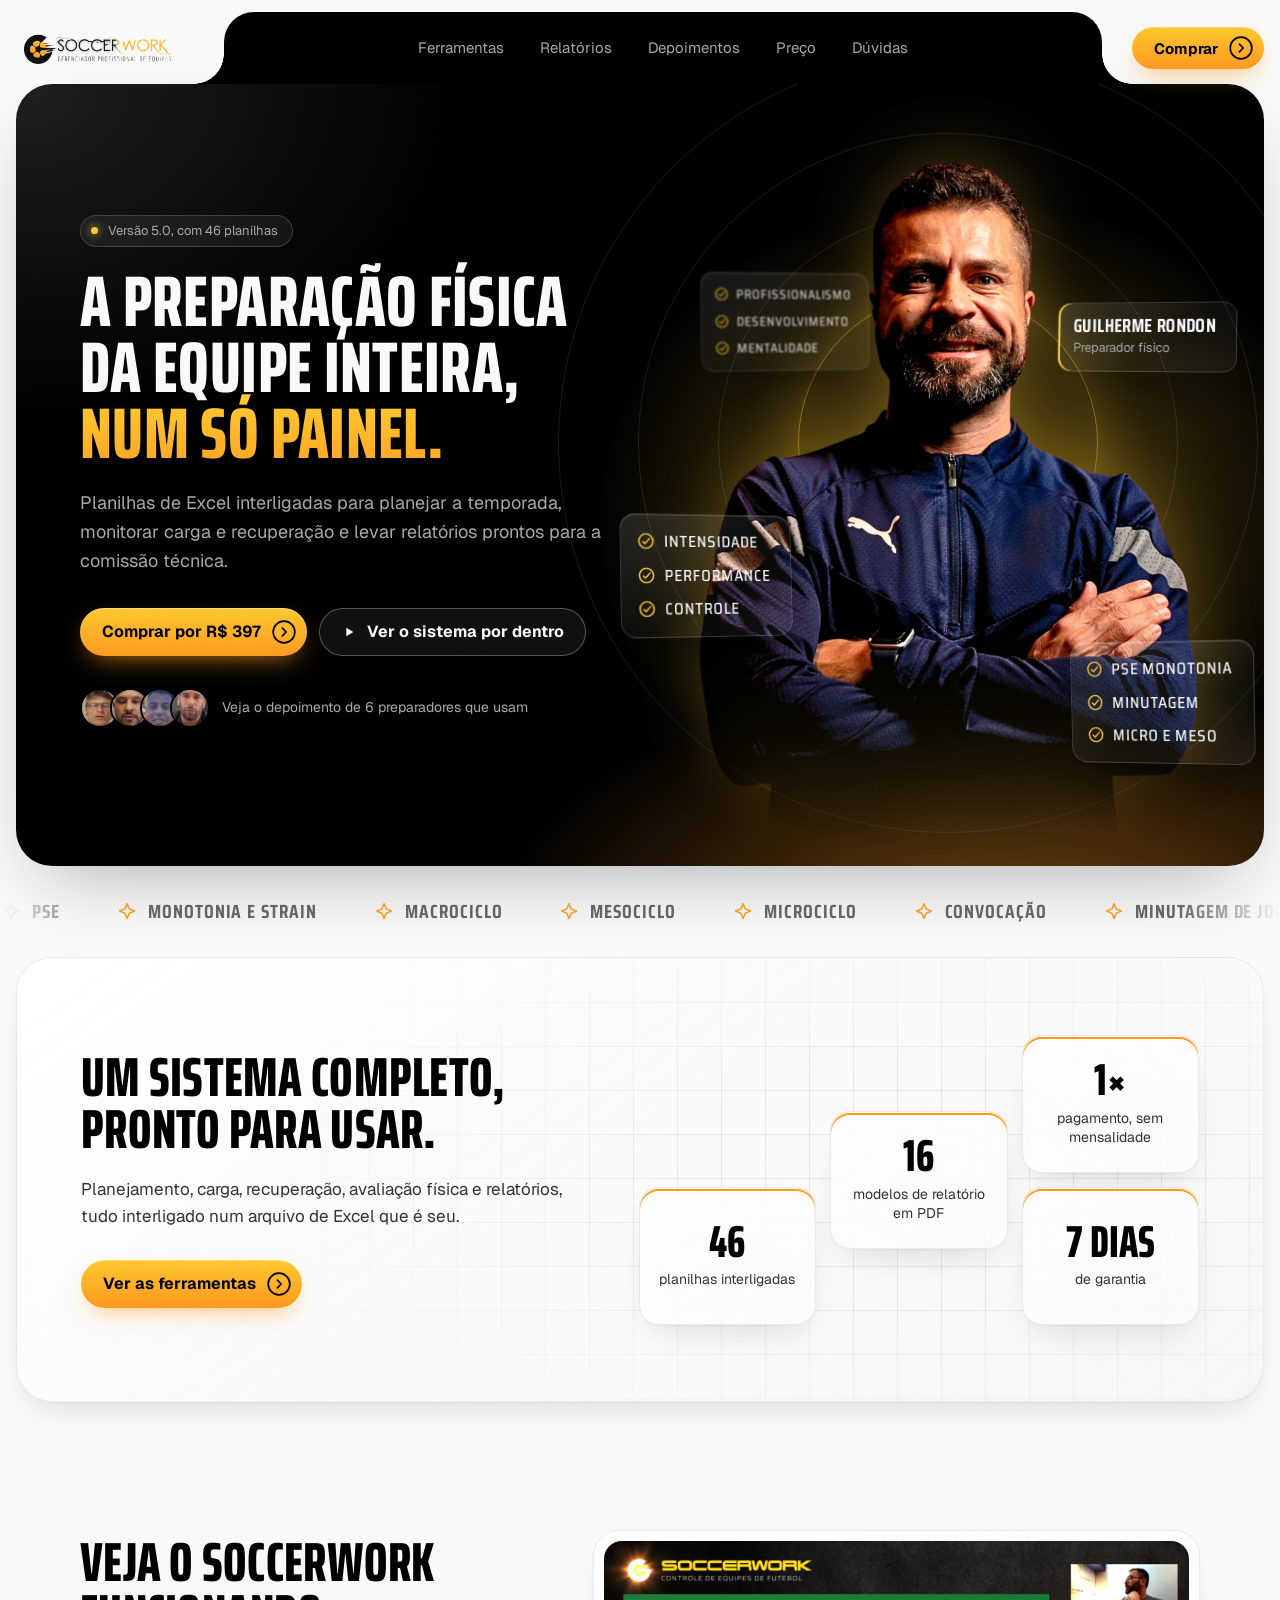
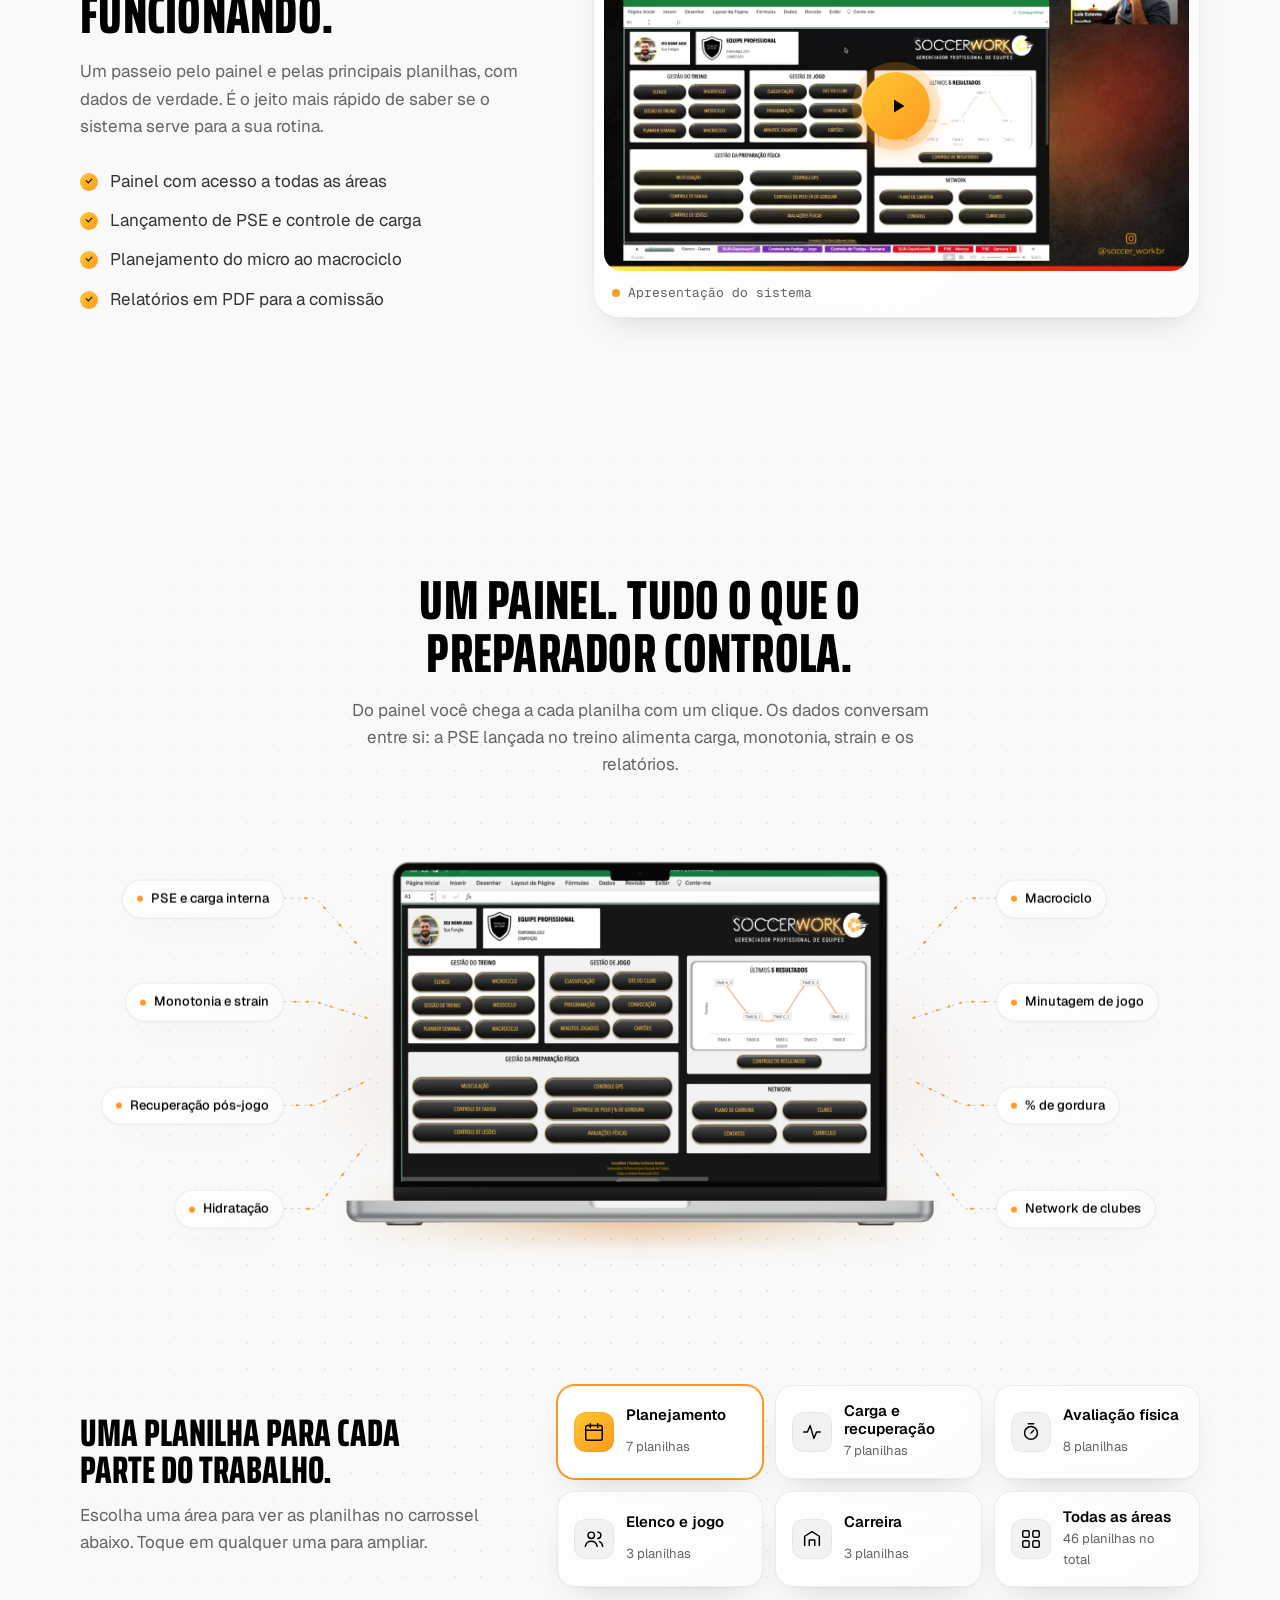
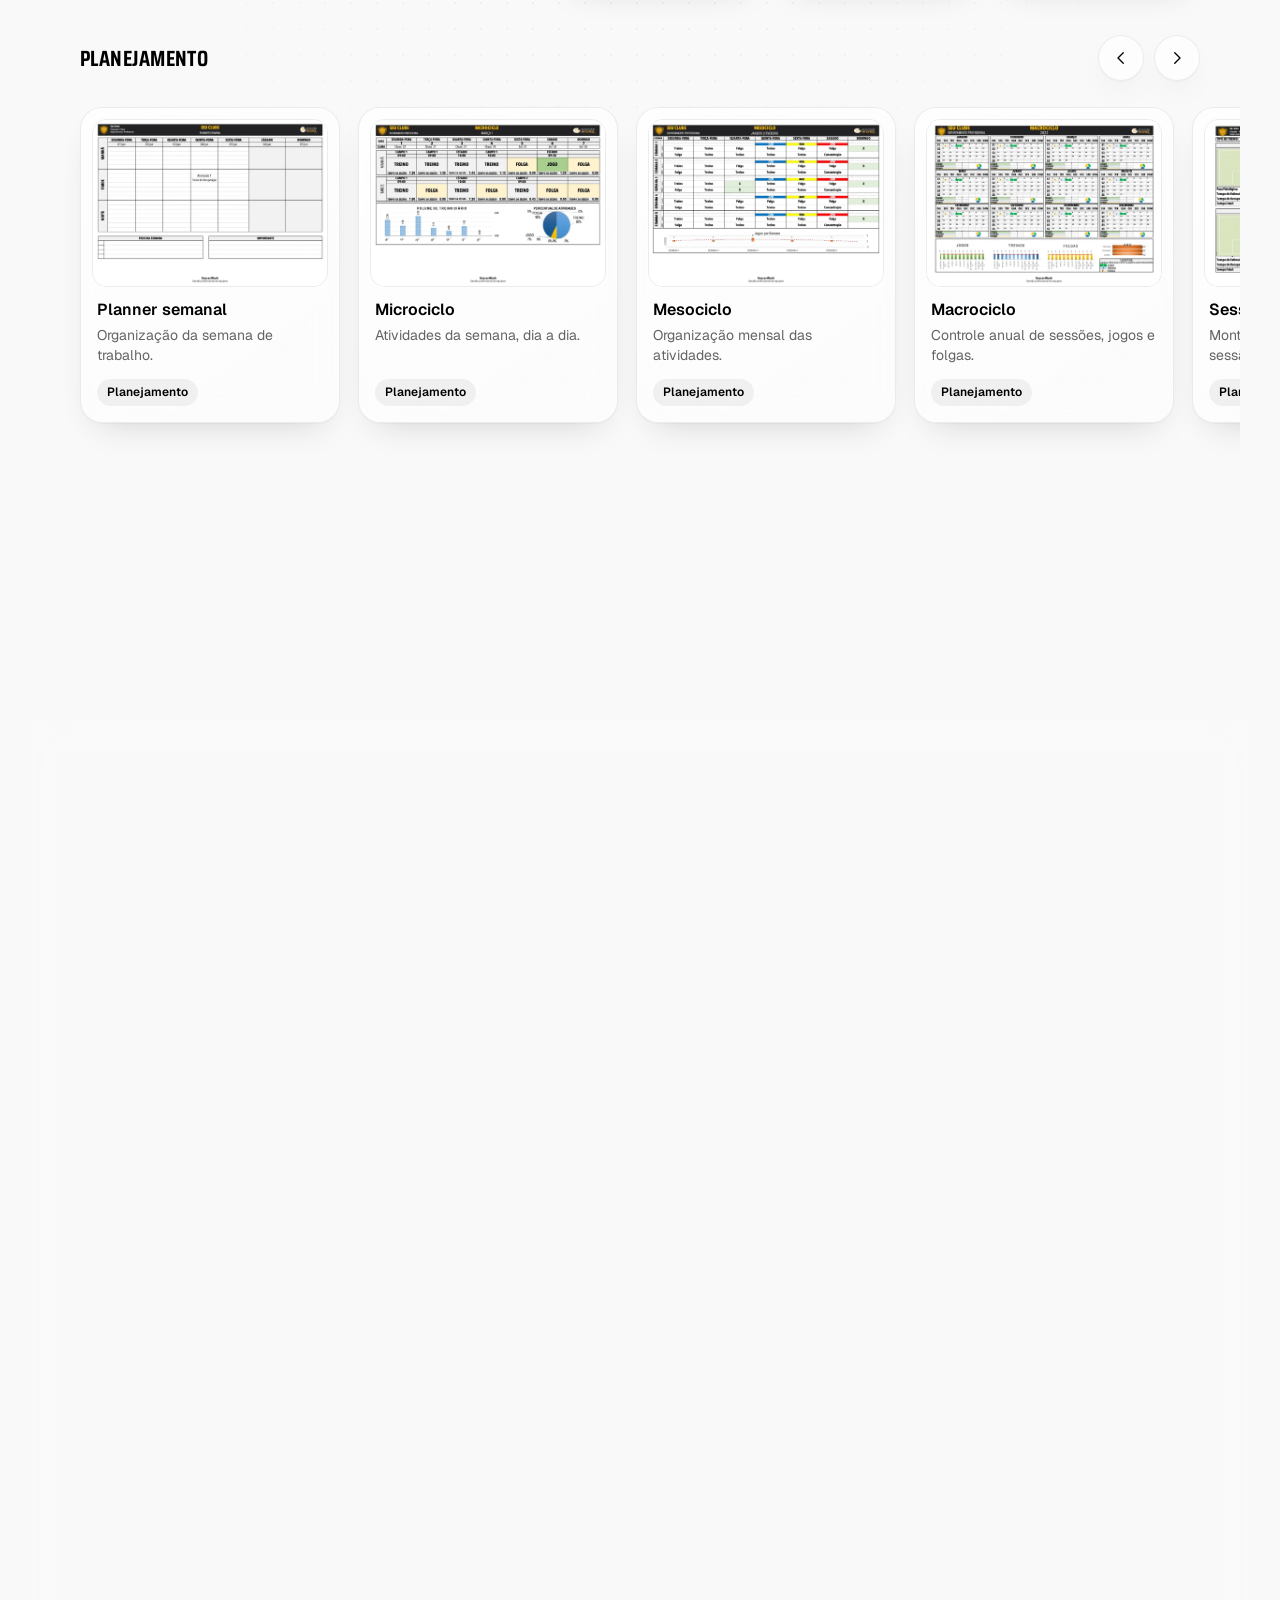
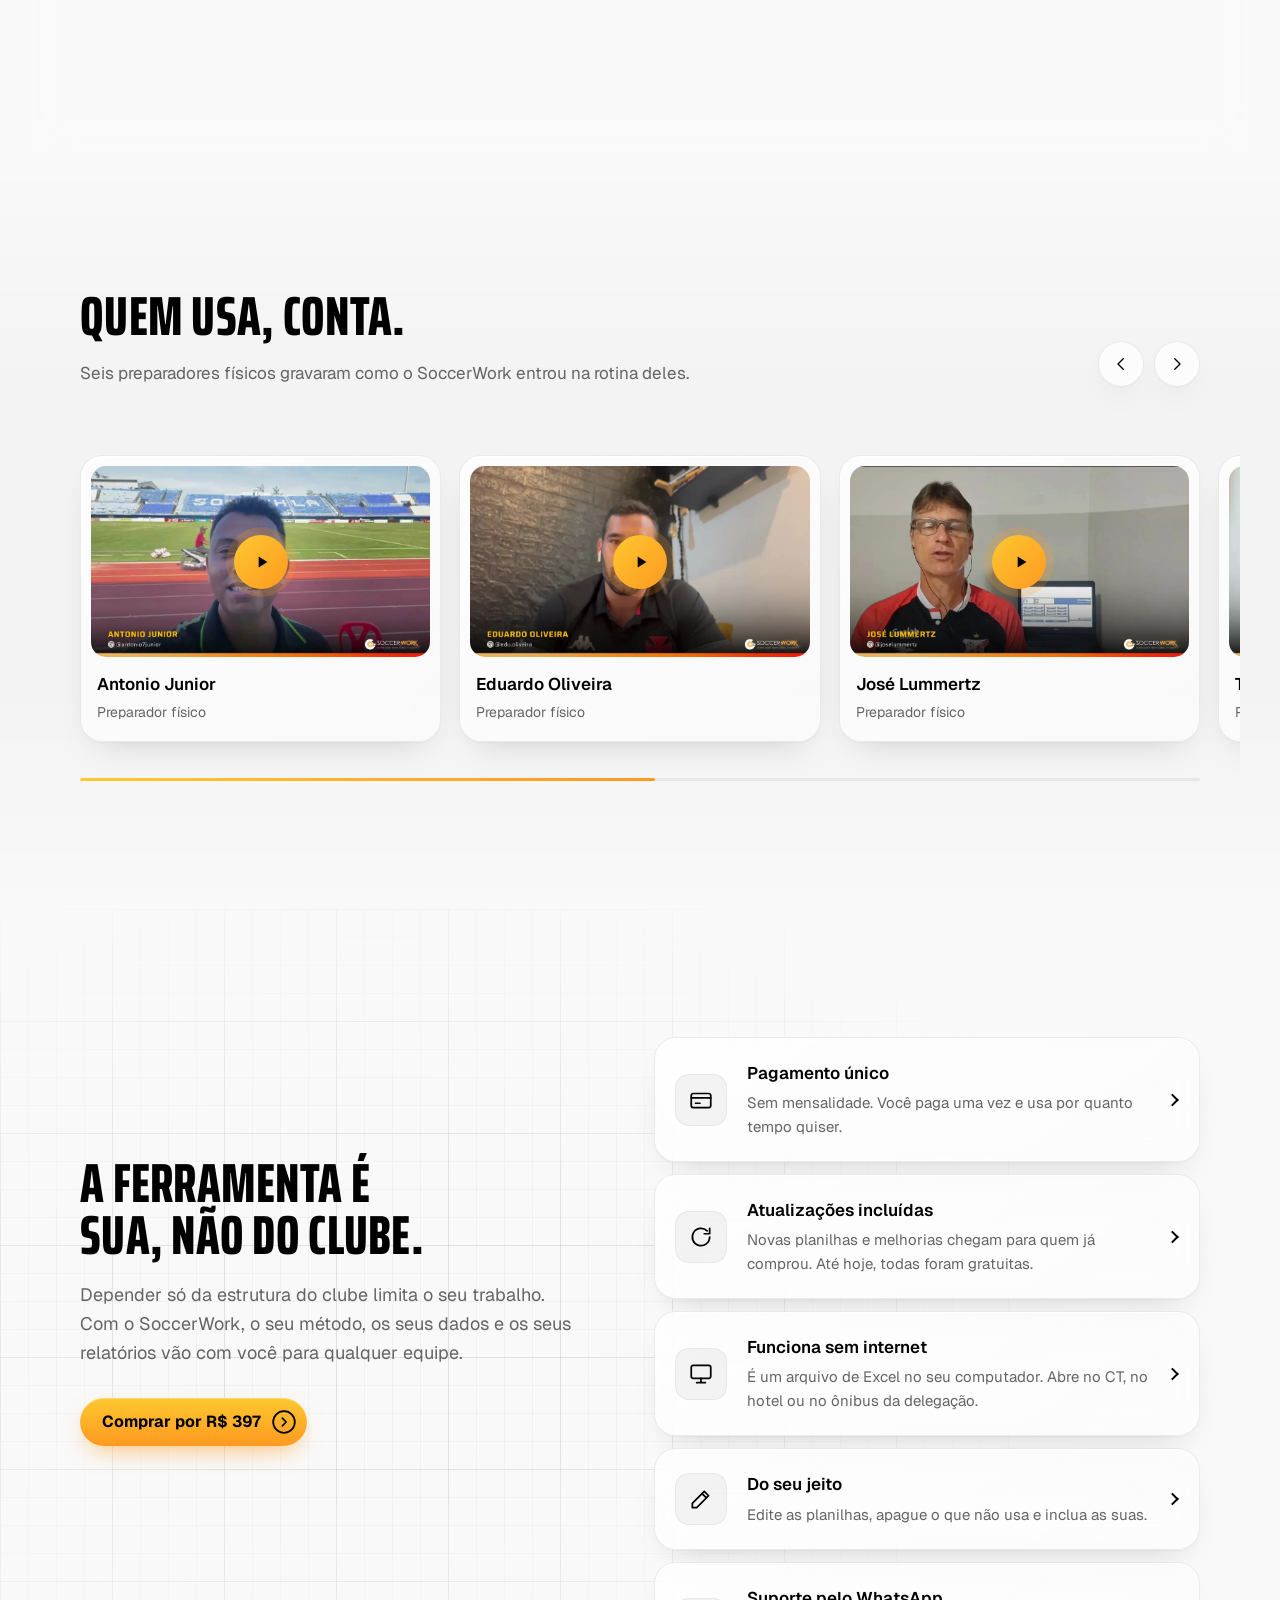
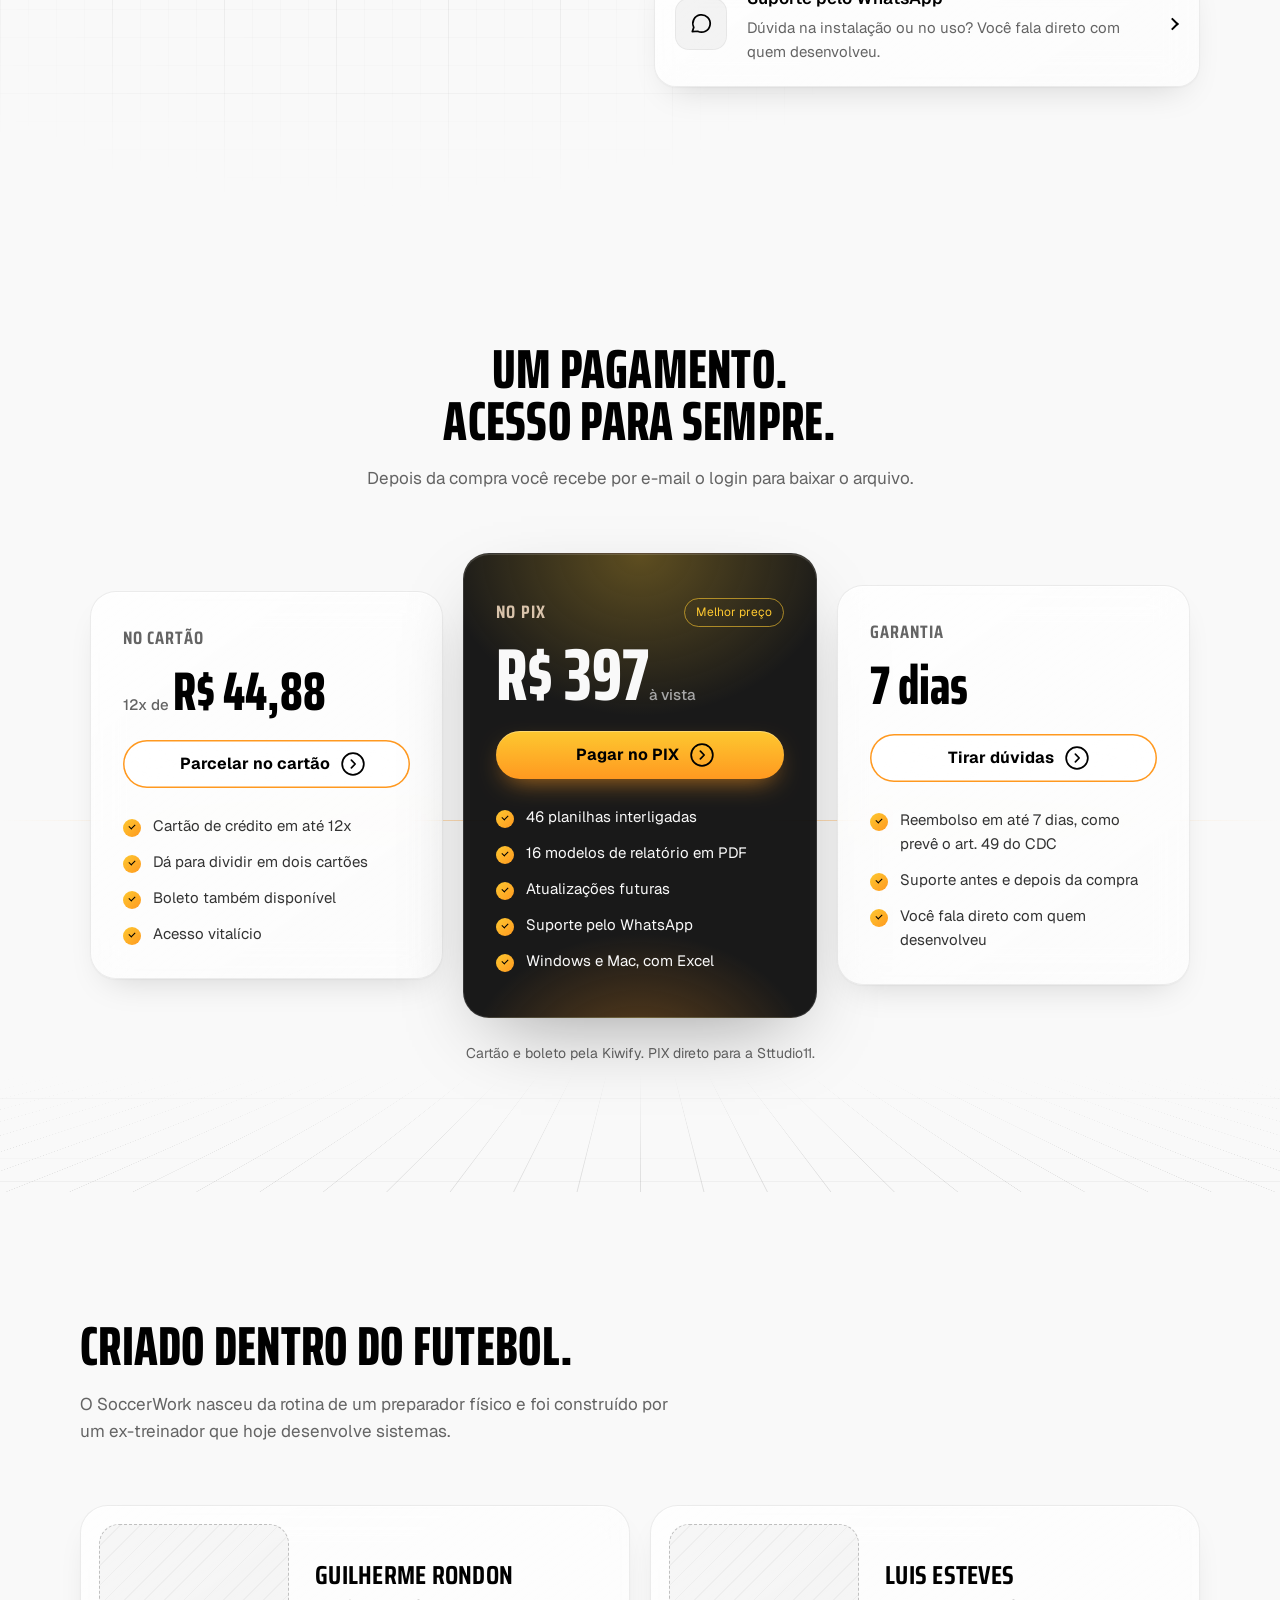
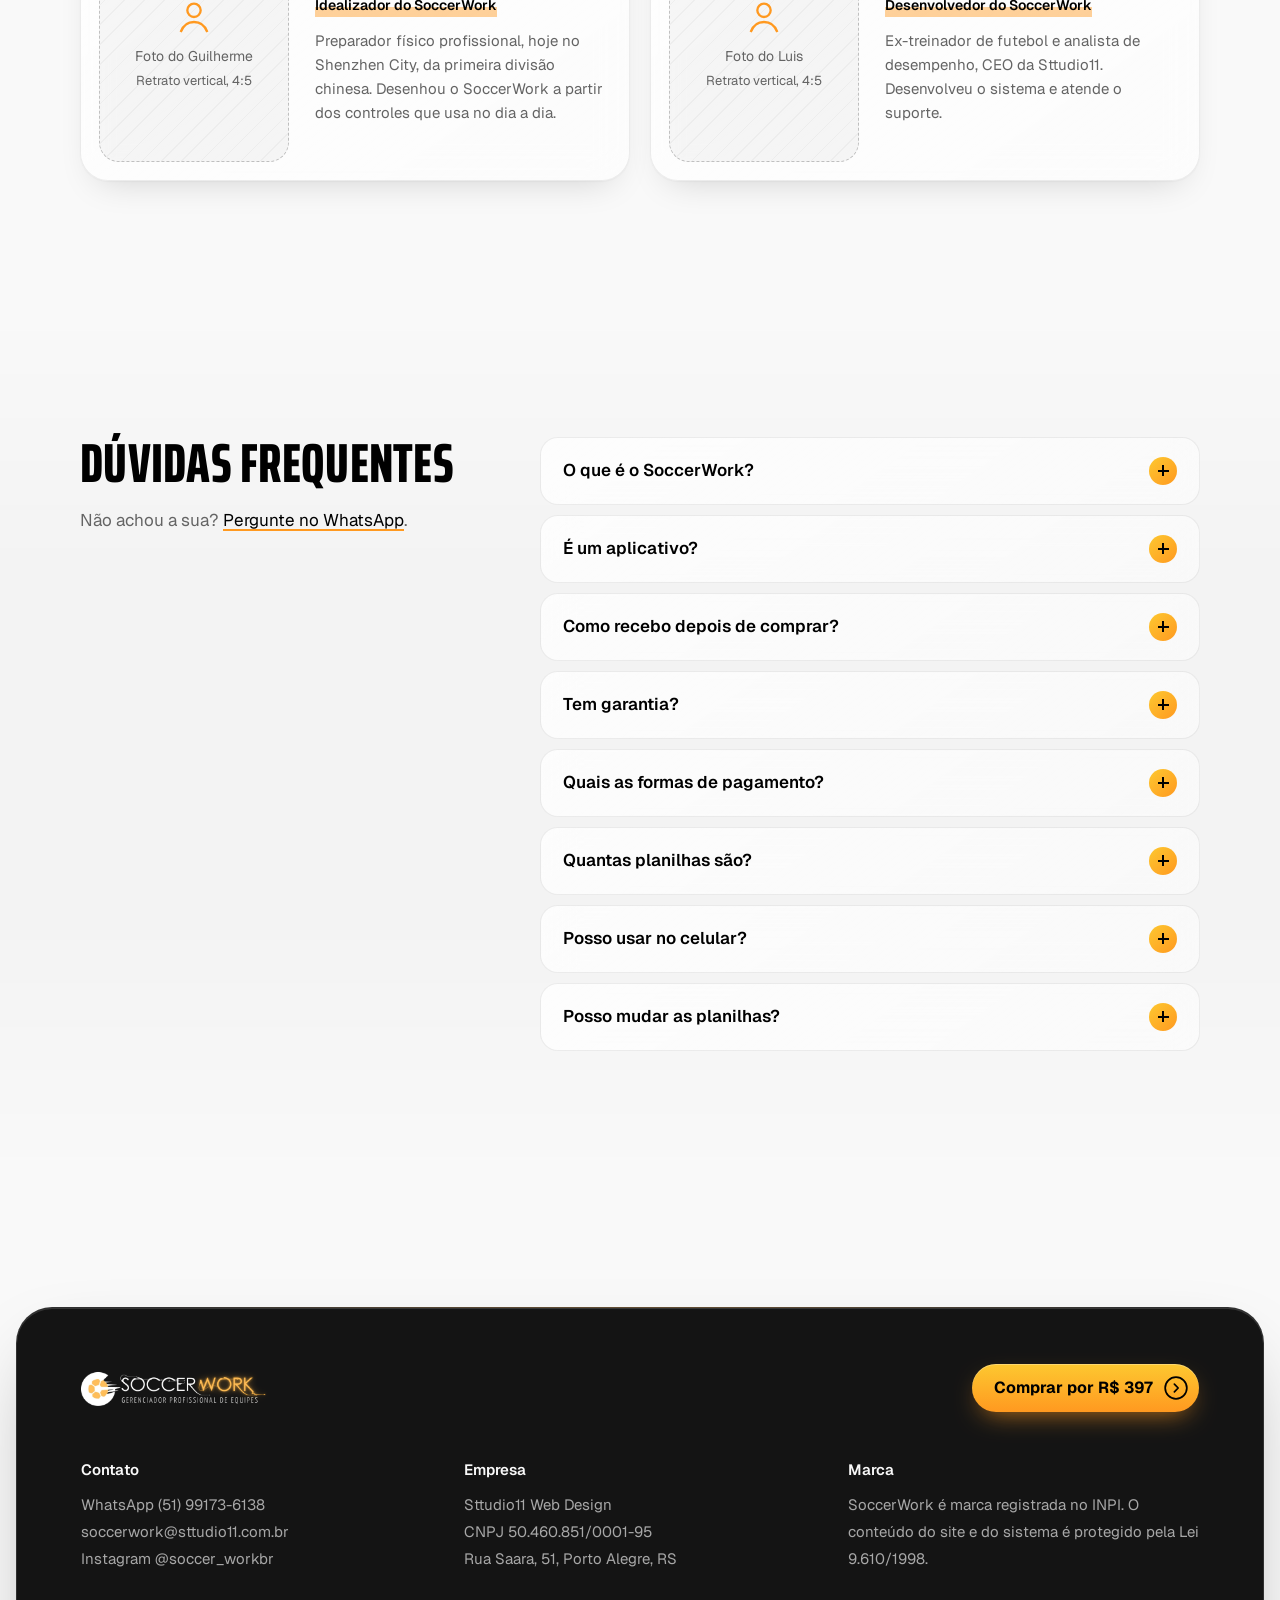
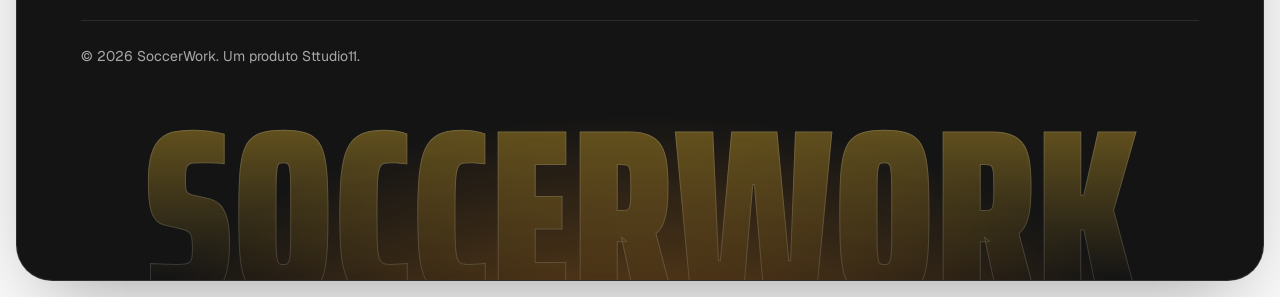
==== index.html @ a07ce84a "Versão clara com vidro como página principal A versão escura fica em escuro.html. Página do PIX no e" ====
<!doctype html>
<html lang="pt-BR">
<head>
<meta charset="utf-8">
<meta name="viewport" content="width=device-width, initial-scale=1">
<title>SoccerWork | Gestão da preparação física no Excel</title>
<meta name="description" content="46 planilhas de Excel interligadas para o preparador físico de futebol planejar a temporada, monitorar carga e recuperação e gerar relatórios em PDF.">
<meta property="og:title" content="SoccerWork | Gestão da preparação física no Excel">
<meta property="og:description" content="46 planilhas interligadas para planejar a temporada, monitorar carga e gerar relatórios em PDF.">
<meta property="og:image" content="img/og.jpg">
<meta property="og:type" content="website">
<meta name="theme-color" content="#000000">
<link rel="icon" href="img/icone.png">
<link rel="preconnect" href="https://fonts.googleapis.com">
<link rel="preconnect" href="https://fonts.gstatic.com" crossorigin>
<link href="https://fonts.googleapis.com/css2?family=Geist:wght@300..700&family=Geist+Mono:wght@400..600&family=Saira:wdth,wght@50..125,100..900&display=swap" rel="stylesheet">
<link rel="stylesheet" href="css/claro.css?v=202610010110">
<link rel="stylesheet" href="css/vidro.css?v=202609302330">
</head>
<body>

<a class="pular" href="#conteudo">Pular para o conteúdo</a>

<header class="cabecalho">
  <a class="cab-logo" href="#inicio" aria-label="SoccerWork, início"><img src="img/logo-escuro.webp" alt="SoccerWork" width="600" height="118"></a>
  <nav class="cab-nav" aria-label="Seções">
    <a href="#ferramentas">Ferramentas</a>
    <a href="#relatorios">Relatórios</a>
    <a href="#depoimentos">Depoimentos</a>
    <a href="#preco">Preço</a>
    <a href="#duvidas">Dúvidas</a>
  </nav>
  <a class="botao botao-p cab-cta" href="#preco">Comprar <svg viewBox="0 0 24 24" aria-hidden="true"><circle cx="12" cy="12" r="10"/><path d="M10.5 8.5 14 12l-3.5 3.5"/></svg></a>
</header>

<div class="barra-fixa" id="topo" data-limite="620">
  <a href="#inicio" aria-label="SoccerWork, início"><img src="img/logo-escuro.webp" alt="SoccerWork" width="600" height="118"></a>
  <nav aria-label="Seções, atalho">
    <a href="#ferramentas">Ferramentas</a>
    <a href="#relatorios">Relatórios</a>
    <a href="#depoimentos">Depoimentos</a>
    <a href="#preco">Preço</a>
    <a href="#duvidas">Dúvidas</a>
  </nav>
  <a class="botao botao-p" href="#preco">Comprar <svg viewBox="0 0 24 24" aria-hidden="true"><circle cx="12" cy="12" r="10"/><path d="M10.5 8.5 14 12l-3.5 3.5"/></svg></a>
</div>

<main id="conteudo">

  <!-- ================= HERO ================= -->
  <section class="hero-claro" id="inicio">
    <div class="hero-cartao" id="palco">
      <div class="hc-texto">
        <p class="selo"><span class="selo-ponto" aria-hidden="true"></span>Versão 5.0, com 46 planilhas</p>
        <h1>A preparação física da equipe inteira, <span class="destaque">num só painel.</span></h1>
        <p class="hc-sub">Planilhas de Excel interligadas para planejar a temporada, monitorar carga e recuperação e levar relatórios prontos para a comissão técnica.</p>
        <div class="acoes">
          <a class="botao" href="#preco">Comprar por R$ 397 <svg viewBox="0 0 24 24" aria-hidden="true"><circle cx="12" cy="12" r="10"/><path d="M10.5 8.5 14 12l-3.5 3.5"/></svg></a>
          <button class="botao botao-s" type="button" data-video="demo">
            <svg viewBox="0 0 24 24" aria-hidden="true"><path d="M8 5.5v13l10.5-6.5z"/></svg>
            Ver o sistema por dentro
          </button>
        </div>
        <a class="prova" href="#depoimentos">
          <span class="prova-rostos" aria-hidden="true">
            <img src="img/depoimentos/rosto-jose-lummertz.webp" alt="" width="160" height="160">
            <img src="img/depoimentos/rosto-mauro-mazoni.webp" alt="" width="160" height="160">
            <img src="img/depoimentos/rosto-antonio-junior.webp" alt="" width="160" height="160">
            <img src="img/depoimentos/rosto-eduardo-oliveira.webp" alt="" width="160" height="160">
          </span>
          <span>Veja o depoimento de 6 preparadores que usam</span>
        </a>
      </div>

      <div class="hc-foto">
        <div class="aneis" aria-hidden="true"><span style="--d:300px;--i:0"></span><span style="--d:460px;--i:1"></span><span style="--d:620px;--i:2"></span><span style="--d:780px;--i:3"></span></div>
        <img class="especialista" src="img/especialista.webp" alt="Guilherme Rondon, preparador físico e idealizador do SoccerWork" width="900" height="1270" fetchpriority="high">
        <div class="flutuantes" aria-hidden="true">
          <div class="flut c-esq" style="--l:-16%;--t:50%;--ry:18deg;--rx:4deg;--prof:1.2;--e:.9s;--dur:7s">
            <ul class="vidro rotulo"><li><svg viewBox="0 0 24 24"><circle cx="12" cy="12" r="9"/><path d="M8 12.5l2.7 2.7L16.5 9"/></svg>Intensidade</li><li><svg viewBox="0 0 24 24"><circle cx="12" cy="12" r="9"/><path d="M8 12.5l2.7 2.7L16.5 9"/></svg>Performance</li><li><svg viewBox="0 0 24 24"><circle cx="12" cy="12" r="9"/><path d="M8 12.5l2.7 2.7L16.5 9"/></svg>Controle</li></ul>
          </div>
          <div class="flut longe" style="--l:-4%;--t:14%;--ry:14deg;--rx:5deg;--prof:.4;--s:.8;--e:1.1s;--dur:9s">
            <ul class="vidro rotulo"><li><svg viewBox="0 0 24 24"><circle cx="12" cy="12" r="9"/><path d="M8 12.5l2.7 2.7L16.5 9"/></svg>Profissionalismo</li><li><svg viewBox="0 0 24 24"><circle cx="12" cy="12" r="9"/><path d="M8 12.5l2.7 2.7L16.5 9"/></svg>Desenvolvimento</li><li><svg viewBox="0 0 24 24"><circle cx="12" cy="12" r="9"/><path d="M8 12.5l2.7 2.7L16.5 9"/></svg>Mentalidade</li></ul>
          </div>
          <div class="flut" style="--r:-8%;--t:20%;--ry:-14deg;--rx:3deg;--prof:.7;--e:1s;--dur:8s">
            <div class="vidro nome-tag"><strong>Guilherme Rondon</strong><span>Preparador físico</span></div>
          </div>
          <div class="flut c-dir" style="--r:-12%;--t:68%;--ry:-18deg;--rx:-4deg;--prof:1.25;--e:1.2s;--dur:6.8s">
            <ul class="vidro rotulo"><li><svg viewBox="0 0 24 24"><circle cx="12" cy="12" r="9"/><path d="M8 12.5l2.7 2.7L16.5 9"/></svg>PSE Monotonia</li><li><svg viewBox="0 0 24 24"><circle cx="12" cy="12" r="9"/><path d="M8 12.5l2.7 2.7L16.5 9"/></svg>Minutagem</li><li><svg viewBox="0 0 24 24"><circle cx="12" cy="12" r="9"/><path d="M8 12.5l2.7 2.7L16.5 9"/></svg>Micro e meso</li></ul>
          </div>
        </div>
      </div>
    </div>
  </section>

  <!-- ================= FAIXA DE ÁREAS ================= -->
  <section class="faixa" aria-label="Áreas do sistema">
    <div class="faixa-trilho"><ul><li><svg viewBox="0 0 24 24" aria-hidden="true"><path d="M12 3l2.4 5.6L20 11l-5.6 2.4L12 19l-2.4-5.6L4 11l5.6-2.4z"/></svg>PSE</li><li><svg viewBox="0 0 24 24" aria-hidden="true"><path d="M12 3l2.4 5.6L20 11l-5.6 2.4L12 19l-2.4-5.6L4 11l5.6-2.4z"/></svg>Monotonia e strain</li><li><svg viewBox="0 0 24 24" aria-hidden="true"><path d="M12 3l2.4 5.6L20 11l-5.6 2.4L12 19l-2.4-5.6L4 11l5.6-2.4z"/></svg>Macrociclo</li><li><svg viewBox="0 0 24 24" aria-hidden="true"><path d="M12 3l2.4 5.6L20 11l-5.6 2.4L12 19l-2.4-5.6L4 11l5.6-2.4z"/></svg>Mesociclo</li><li><svg viewBox="0 0 24 24" aria-hidden="true"><path d="M12 3l2.4 5.6L20 11l-5.6 2.4L12 19l-2.4-5.6L4 11l5.6-2.4z"/></svg>Microciclo</li><li><svg viewBox="0 0 24 24" aria-hidden="true"><path d="M12 3l2.4 5.6L20 11l-5.6 2.4L12 19l-2.4-5.6L4 11l5.6-2.4z"/></svg>Convocação</li><li><svg viewBox="0 0 24 24" aria-hidden="true"><path d="M12 3l2.4 5.6L20 11l-5.6 2.4L12 19l-2.4-5.6L4 11l5.6-2.4z"/></svg>Minutagem de jogo</li><li><svg viewBox="0 0 24 24" aria-hidden="true"><path d="M12 3l2.4 5.6L20 11l-5.6 2.4L12 19l-2.4-5.6L4 11l5.6-2.4z"/></svg>Controle de GPS</li><li><svg viewBox="0 0 24 24" aria-hidden="true"><path d="M12 3l2.4 5.6L20 11l-5.6 2.4L12 19l-2.4-5.6L4 11l5.6-2.4z"/></svg>Hidratação</li><li><svg viewBox="0 0 24 24" aria-hidden="true"><path d="M12 3l2.4 5.6L20 11l-5.6 2.4L12 19l-2.4-5.6L4 11l5.6-2.4z"/></svg>Lesões</li><li><svg viewBox="0 0 24 24" aria-hidden="true"><path d="M12 3l2.4 5.6L20 11l-5.6 2.4L12 19l-2.4-5.6L4 11l5.6-2.4z"/></svg>% de gordura</li><li><svg viewBox="0 0 24 24" aria-hidden="true"><path d="M12 3l2.4 5.6L20 11l-5.6 2.4L12 19l-2.4-5.6L4 11l5.6-2.4z"/></svg>Salto vertical</li><li><svg viewBox="0 0 24 24" aria-hidden="true"><path d="M12 3l2.4 5.6L20 11l-5.6 2.4L12 19l-2.4-5.6L4 11l5.6-2.4z"/></svg>Relatórios em PDF</li></ul><ul aria-hidden="true"><li><svg viewBox="0 0 24 24" aria-hidden="true"><path d="M12 3l2.4 5.6L20 11l-5.6 2.4L12 19l-2.4-5.6L4 11l5.6-2.4z"/></svg>PSE</li><li><svg viewBox="0 0 24 24" aria-hidden="true"><path d="M12 3l2.4 5.6L20 11l-5.6 2.4L12 19l-2.4-5.6L4 11l5.6-2.4z"/></svg>Monotonia e strain</li><li><svg viewBox="0 0 24 24" aria-hidden="true"><path d="M12 3l2.4 5.6L20 11l-5.6 2.4L12 19l-2.4-5.6L4 11l5.6-2.4z"/></svg>Macrociclo</li><li><svg viewBox="0 0 24 24" aria-hidden="true"><path d="M12 3l2.4 5.6L20 11l-5.6 2.4L12 19l-2.4-5.6L4 11l5.6-2.4z"/></svg>Mesociclo</li><li><svg viewBox="0 0 24 24" aria-hidden="true"><path d="M12 3l2.4 5.6L20 11l-5.6 2.4L12 19l-2.4-5.6L4 11l5.6-2.4z"/></svg>Microciclo</li><li><svg viewBox="0 0 24 24" aria-hidden="true"><path d="M12 3l2.4 5.6L20 11l-5.6 2.4L12 19l-2.4-5.6L4 11l5.6-2.4z"/></svg>Convocação</li><li><svg viewBox="0 0 24 24" aria-hidden="true"><path d="M12 3l2.4 5.6L20 11l-5.6 2.4L12 19l-2.4-5.6L4 11l5.6-2.4z"/></svg>Minutagem de jogo</li><li><svg viewBox="0 0 24 24" aria-hidden="true"><path d="M12 3l2.4 5.6L20 11l-5.6 2.4L12 19l-2.4-5.6L4 11l5.6-2.4z"/></svg>Controle de GPS</li><li><svg viewBox="0 0 24 24" aria-hidden="true"><path d="M12 3l2.4 5.6L20 11l-5.6 2.4L12 19l-2.4-5.6L4 11l5.6-2.4z"/></svg>Hidratação</li><li><svg viewBox="0 0 24 24" aria-hidden="true"><path d="M12 3l2.4 5.6L20 11l-5.6 2.4L12 19l-2.4-5.6L4 11l5.6-2.4z"/></svg>Lesões</li><li><svg viewBox="0 0 24 24" aria-hidden="true"><path d="M12 3l2.4 5.6L20 11l-5.6 2.4L12 19l-2.4-5.6L4 11l5.6-2.4z"/></svg>% de gordura</li><li><svg viewBox="0 0 24 24" aria-hidden="true"><path d="M12 3l2.4 5.6L20 11l-5.6 2.4L12 19l-2.4-5.6L4 11l5.6-2.4z"/></svg>Salto vertical</li><li><svg viewBox="0 0 24 24" aria-hidden="true"><path d="M12 3l2.4 5.6L20 11l-5.6 2.4L12 19l-2.4-5.6L4 11l5.6-2.4z"/></svg>Relatórios em PDF</li></ul></div>
  </section>

  <!-- ================= NÚMEROS ================= -->
  <section class="numeros" aria-labelledby="t-numeros">
    <div class="num-cartao">
      <div class="grade-digital" aria-hidden="true"><i class="q" style="--c:15;--r:1;--d:0s"></i><i style="--c:18;--r:3;--d:0.8s"></i><i class="q" style="--c:21;--r:2;--d:1.6s"></i><i style="--c:24;--r:5;--d:2.4s"></i><i style="--c:27;--r:1;--d:3.2s"></i><i class="q" style="--c:19;--r:6;--d:4s"></i><i style="--c:23;--r:8;--d:4.8s"></i><i class="q" style="--c:26;--r:4;--d:0.4s"></i><i style="--c:29;--r:7;--d:1.2s"></i><i style="--c:16;--r:5;--d:2s"></i><i style="--c:22;--r:0;--d:2.8s"></i><i class="q" style="--c:25;--r:7;--d:3.6s"></i><i style="--c:28;--r:3;--d:4.4s"></i><i style="--c:17;--r:8;--d:5.2s"></i><i class="q" style="--c:20;--r:4;--d:5.6s"></i><i style="--c:13;--r:3;--d:1s"></i><i style="--c:11;--r:7;--d:3s"></i><i class="q" style="--c:30;--r:5;--d:2.2s"></i></div>
      <div class="aneis" aria-hidden="true"><span style="--d:260px;--i:0"></span><span style="--d:420px;--i:1"></span><span style="--d:580px;--i:2"></span><span style="--d:740px;--i:3"></span></div>
      <div class="num-texto">
        <h2 id="t-numeros">Um sistema completo, pronto para usar.</h2>
        <p>Planejamento, carga, recuperação, avaliação física e relatórios, tudo interligado num arquivo de Excel que é seu.</p>
        <a class="botao" href="#ferramentas">Ver as ferramentas <svg viewBox="0 0 24 24" aria-hidden="true"><circle cx="12" cy="12" r="10"/><path d="M10.5 8.5 14 12l-3.5 3.5"/></svg></a>
      </div>
      <dl class="num-cards">
        <div class="nc nc-a" style="--i:0"><dt><span data-contar="46">46</span></dt><dd>planilhas interligadas</dd></div>
        <div class="nc nc-b" style="--i:1"><dt><span data-contar="16">16</span></dt><dd>modelos de relatório em PDF</dd></div>
        <div class="nc nc-c" style="--i:2"><dt>1×</dt><dd>pagamento, sem mensalidade</dd></div>
        <div class="nc nc-d" style="--i:3"><dt><span data-contar="7">7</span> dias</dt><dd>de garantia</dd></div>
      </dl>
    </div>
  </section>

  <!-- ================= VÍDEO ================= -->
  <section class="bloco atm-luz-e" id="video">
    <div class="miolo video">
      <div class="video-texto">
        <h2>Veja o SoccerWork funcionando.</h2>
        <p>Um passeio pelo painel e pelas principais planilhas, com dados de verdade. É o jeito mais rápido de saber se o sistema serve para a sua rotina.</p>
        <ul class="checks">
          <li>Painel com acesso a todas as áreas</li>
          <li>Lançamento de PSE e controle de carga</li>
          <li>Planejamento do micro ao macrociclo</li>
          <li>Relatórios em PDF para a comissão</li>
        </ul>
      </div>
      <div class="video-moldura vidro">
        <span class="canto c1"></span><span class="canto c2"></span><span class="canto c3"></span><span class="canto c4"></span>
        <button class="video-capa" type="button" data-video="demo" aria-label="Assistir ao vídeo de apresentação">
          <img src="img/video-capa.webp" alt="" width="1280" height="720" loading="lazy">
          <span class="play" aria-hidden="true"><svg viewBox="0 0 24 24"><path d="M8 5.5v13l10.5-6.5z"/></svg></span>
        </button>
        <p class="video-legenda"><span class="rec" aria-hidden="true"></span>Apresentação do sistema</p>
      </div>
    </div>
  </section>

  <!-- ================= FERRAMENTAS ================= -->
  <section class="bloco atm-grade" id="ferramentas">
    <div class="miolo">
      <div class="cabeca cabeca-centro">
        <h2>Um painel. Tudo o que o preparador controla.</h2>
        <p>Do painel você chega a cada planilha com um clique. Os dados conversam entre si: a PSE lançada no treino alimenta carga, monotonia, strain e os relatórios.</p>
      </div>

      <div class="orbita">
        <svg class="orbita-fios" viewBox="0 0 100 100" preserveAspectRatio="none" aria-hidden="true">
          <g class="fios">
            <path d="M17 14H20L25 28"/><path d="M17 38H20L25 42"/><path d="M17 62H20L25 56"/><path d="M17 86H20L25 70"/>
            <path d="M83 14H80L75 28"/><path d="M83 38H80L75 42"/><path d="M83 62H80L75 56"/><path d="M83 86H80L75 70"/>
          </g>
          <g class="pulsos">
            <path pathLength="100" d="M17 14H20L25 28" style="--d:0s"/><path pathLength="100" d="M83 38H80L75 42" style="--d:.8s"/><path pathLength="100" d="M17 62H20L25 56" style="--d:1.6s"/><path pathLength="100" d="M83 86H80L75 70" style="--d:2.4s"/>
            <path pathLength="100" d="M83 14H80L75 28" style="--d:3.2s"/><path pathLength="100" d="M17 86H20L25 70" style="--d:4s"/><path pathLength="100" d="M83 62H80L75 56" style="--d:4.8s"/><path pathLength="100" d="M17 38H20L25 42" style="--d:5.6s"/>
          </g>
        </svg>
        <ul class="orbita-tags" aria-label="Algumas áreas do sistema">
          <li class="vidro e" style="--y:14%">PSE e carga interna</li>
          <li class="vidro e" style="--y:38%">Monotonia e strain</li>
          <li class="vidro e" style="--y:62%">Recuperação pós-jogo</li>
          <li class="vidro e" style="--y:86%">Hidratação</li>
          <li class="vidro d" style="--y:14%">Macrociclo</li>
          <li class="vidro d" style="--y:38%">Minutagem de jogo</li>
          <li class="vidro d" style="--y:62%">% de gordura</li>
          <li class="vidro d" style="--y:86%">Network de clubes</li>
        </ul>
        <img class="orbita-painel" src="img/painel.webp" alt="Painel do SoccerWork aberto no Excel, num notebook" width="1400" height="990" loading="lazy">
      </div>

      <div class="categorias">
        <div class="cat-texto">
          <h3 class="titulo-medio">Uma planilha para cada parte do trabalho.</h3>
          <p>Escolha uma área para ver as planilhas no carrossel abaixo. Toque em qualquer uma para ampliar.</p>
        </div>
        <div class="cat-grade" role="group" aria-label="Filtrar planilhas por área">
          <button class="cat vidro" type="button" data-filtro="planejamento" data-luz aria-pressed="true">
            <svg viewBox="0 0 24 24" aria-hidden="true"><rect x="3" y="5" width="18" height="16" rx="2"/><path d="M3 10h18M8 3v4M16 3v4"/></svg>
            <strong>Planejamento</strong><span>7 planilhas</span>
          </button>
          <button class="cat vidro" type="button" data-filtro="carga" data-luz aria-pressed="false">
            <svg viewBox="0 0 24 24" aria-hidden="true"><path d="M3 12h4l3-7 4 14 3-7h4"/></svg>
            <strong>Carga e recuperação</strong><span>7 planilhas</span>
          </button>
          <button class="cat vidro" type="button" data-filtro="avaliacao" data-luz aria-pressed="false">
            <svg viewBox="0 0 24 24" aria-hidden="true"><circle cx="12" cy="13" r="7"/><path d="M12 13l3-3M9 3h6"/></svg>
            <strong>Avaliação física</strong><span>8 planilhas</span>
          </button>
          <button class="cat vidro" type="button" data-filtro="elenco" data-luz aria-pressed="false">
            <svg viewBox="0 0 24 24" aria-hidden="true"><circle cx="9" cy="8" r="3.5"/><path d="M2.5 20c.8-3.5 3.3-5.5 6.5-5.5s5.7 2 6.5 5.5M16 4.5a3.5 3.5 0 0 1 0 7M18 14.8c1.9.7 3.1 2.4 3.5 5.2"/></svg>
            <strong>Elenco e jogo</strong><span>3 planilhas</span>
          </button>
          <button class="cat vidro" type="button" data-filtro="carreira" data-luz aria-pressed="false">
            <svg viewBox="0 0 24 24" aria-hidden="true"><path d="M4 19V9l8-5 8 5v10M9 19v-6h6v6"/></svg>
            <strong>Carreira</strong><span>3 planilhas</span>
          </button>
          <button class="cat vidro" type="button" data-filtro="todas" data-luz aria-pressed="false">
            <svg viewBox="0 0 24 24" aria-hidden="true"><rect x="3" y="3" width="7" height="7" rx="1.5"/><rect x="14" y="3" width="7" height="7" rx="1.5"/><rect x="3" y="14" width="7" height="7" rx="1.5"/><rect x="14" y="14" width="7" height="7" rx="1.5"/></svg>
            <strong>Todas as áreas</strong><span>46 planilhas no total</span>
          </button>
        </div>
      </div>

      <div class="carrossel-topo">
        <p class="carrossel-nome" id="nome-filtro" aria-live="polite">Planejamento</p>
        <div class="setas">
          <button type="button" data-rolar="ferr" data-dir="-1" aria-label="Planilhas anteriores"><svg viewBox="0 0 24 24" aria-hidden="true"><path d="M15 5l-7 7 7 7"/></svg></button>
          <button type="button" data-rolar="ferr" data-dir="1" aria-label="Próximas planilhas"><svg viewBox="0 0 24 24" aria-hidden="true"><path d="M9 5l7 7-7 7"/></svg></button>
        </div>
      </div>
      <ul class="carrossel" id="ferr" aria-label="Planilhas">
        <li data-cat="planejamento"><button type="button" class="card-ferr vidro" data-luz><span class="thumb"><img src="img/ferramentas/f11-planner-semanal.webp" alt="" loading="lazy" width="1000" height="707"></span><strong>Planner semanal</strong><span class="desc">Organização da semana de trabalho.</span><span class="chip">Planejamento</span></button></li>
        <li data-cat="planejamento"><button type="button" class="card-ferr vidro" data-luz><span class="thumb"><img src="img/ferramentas/f12-microciclo.webp" alt="" loading="lazy" width="1000" height="707"></span><strong>Microciclo</strong><span class="desc">Atividades da semana, dia a dia.</span><span class="chip">Planejamento</span></button></li>
        <li data-cat="planejamento"><button type="button" class="card-ferr vidro" data-luz><span class="thumb"><img src="img/ferramentas/f13-mesociclo.webp" alt="" loading="lazy" width="1000" height="707"></span><strong>Mesociclo</strong><span class="desc">Organização mensal das atividades.</span><span class="chip">Planejamento</span></button></li>
        <li data-cat="planejamento"><button type="button" class="card-ferr vidro" data-luz><span class="thumb"><img src="img/ferramentas/f14-macrociclo.webp" alt="" loading="lazy" width="1000" height="707"></span><strong>Macrociclo</strong><span class="desc">Controle anual de sessões, jogos e folgas.</span><span class="chip">Planejamento</span></button></li>
        <li data-cat="planejamento"><button type="button" class="card-ferr vidro" data-luz><span class="thumb"><img src="img/ferramentas/f24-sessao-treino.webp" alt="" loading="lazy" width="1000" height="707"></span><strong>Sessão de treino</strong><span class="desc">Montagem e controle de cada sessão.</span><span class="chip">Planejamento</span></button></li>
        <li data-cat="planejamento"><button type="button" class="card-ferr vidro" data-luz><span class="thumb"><img src="img/ferramentas/f22-atividades-1.webp" alt="" loading="lazy" width="1000" height="707"></span><strong>Atividades específicas</strong><span class="desc">Controle por dimensão: física, técnica, tática ou outra.</span><span class="chip">Planejamento</span></button></li>
        <li data-cat="planejamento"><button type="button" class="card-ferr vidro" data-luz><span class="thumb"><img src="img/ferramentas/f23-atividades-2.webp" alt="" loading="lazy" width="1000" height="707"></span><strong>Atividades: gráfico</strong><span class="desc">Visão geral das atividades controladas.</span><span class="chip">Planejamento</span></button></li>

        <li data-cat="carga"><button type="button" class="card-ferr vidro" data-luz><span class="thumb"><img src="img/ferramentas/f07-pse-geral.webp" alt="" loading="lazy" width="1000" height="707"></span><strong>Controle geral de PSE</strong><span class="desc">Carga interna, monotonia e strain por semana.</span><span class="chip">Carga e recuperação</span></button></li>
        <li data-cat="carga"><button type="button" class="card-ferr vidro" data-luz><span class="thumb"><img src="img/ferramentas/f08-pse-metricas.webp" alt="" loading="lazy" width="1000" height="707"></span><strong>Métricas de PSE</strong><span class="desc">Resumo de carga, volume e elenco.</span><span class="chip">Carga e recuperação</span></button></li>
        <li data-cat="carga"><button type="button" class="card-ferr vidro" data-luz><span class="thumb"><img src="img/ferramentas/f04-recuperacao-pos-jogo.webp" alt="" loading="lazy" width="1000" height="707"></span><strong>Recuperação pós-jogo</strong><span class="desc">Sono, intensidade, estresse e dor muscular.</span><span class="chip">Carga e recuperação</span></button></li>
        <li data-cat="carga"><button type="button" class="card-ferr vidro" data-luz><span class="thumb"><img src="img/ferramentas/f05-recuperacao-pos-treino-1.webp" alt="" loading="lazy" width="1000" height="707"></span><strong>Recuperação pós-treino</strong><span class="desc">Avaliação subjetiva após cada treino.</span><span class="chip">Carga e recuperação</span></button></li>
        <li data-cat="carga"><button type="button" class="card-ferr vidro" data-luz><span class="thumb"><img src="img/ferramentas/f06-recuperacao-pos-treino-2.webp" alt="" loading="lazy" width="1000" height="707"></span><strong>Recuperação: gráficos</strong><span class="desc">A evolução do elenco ao longo das semanas.</span><span class="chip">Carga e recuperação</span></button></li>
        <li data-cat="carga"><button type="button" class="card-ferr vidro" data-luz><span class="thumb"><img src="img/ferramentas/f09-lesoes.webp" alt="" loading="lazy" width="1000" height="707"></span><strong>Lesões e recuperação</strong><span class="desc">Local da lesão e acompanhamento do retorno.</span><span class="chip">Carga e recuperação</span></button></li>
        <li data-cat="carga"><button type="button" class="card-ferr vidro" data-luz><span class="thumb"><img src="img/ferramentas/f10-hidratacao.webp" alt="" loading="lazy" width="1000" height="707"></span><strong>Hidratação</strong><span class="desc">Controle geral de hidratação.</span><span class="chip">Carga e recuperação</span></button></li>

        <li data-cat="avaliacao"><button type="button" class="card-ferr vidro" data-luz><span class="thumb"><img src="img/ferramentas/f16-massa-gordura.webp" alt="" loading="lazy" width="1000" height="707"></span><strong>Massa muscular e % de gordura</strong><span class="desc">Protocolo de 4 dobras.</span><span class="chip">Avaliação física</span></button></li>
        <li data-cat="avaliacao"><button type="button" class="card-ferr vidro" data-luz><span class="thumb"><img src="img/ferramentas/f17-comparativo-1.webp" alt="" loading="lazy" width="1000" height="707"></span><strong>Comparativo trimestral</strong><span class="desc">Massa, peso e % de gordura em 3 meses.</span><span class="chip">Avaliação física</span></button></li>
        <li data-cat="avaliacao"><button type="button" class="card-ferr vidro" data-luz><span class="thumb"><img src="img/ferramentas/f18-comparativo-2.webp" alt="" loading="lazy" width="1000" height="707"></span><strong>Comparativo: gráficos</strong><span class="desc">A mesma evolução, jogador por jogador.</span><span class="chip">Avaliação física</span></button></li>
        <li data-cat="avaliacao"><button type="button" class="card-ferr vidro" data-luz><span class="thumb"><img src="img/ferramentas/f19-peso-mensal.webp" alt="" loading="lazy" width="1000" height="707"></span><strong>Peso mensal</strong><span class="desc">Evolução do peso de cada jogador no mês.</span><span class="chip">Avaliação física</span></button></li>
        <li data-cat="avaliacao"><button type="button" class="card-ferr vidro" data-luz><span class="thumb"><img src="img/ferramentas/f20-peso-semanal.webp" alt="" loading="lazy" width="1000" height="707"></span><strong>Peso semanal</strong><span class="desc">Peso antes e depois do treino.</span><span class="chip">Avaliação física</span></button></li>
        <li data-cat="avaliacao"><button type="button" class="card-ferr vidro" data-luz><span class="thumb"><img src="img/ferramentas/f21-peso-diario.webp" alt="" loading="lazy" width="1000" height="707"></span><strong>Peso diário</strong><span class="desc">Antes e depois do treino, em dois turnos.</span><span class="chip">Avaliação física</span></button></li>
        <li data-cat="avaliacao"><button type="button" class="card-ferr vidro" data-luz><span class="thumb"><img src="img/ferramentas/f25-salto-vertical-1.webp" alt="" loading="lazy" width="1000" height="707"></span><strong>Salto vertical</strong><span class="desc">Aplicação e registro do teste.</span><span class="chip">Avaliação física</span></button></li>
        <li data-cat="avaliacao"><button type="button" class="card-ferr vidro" data-luz><span class="thumb"><img src="img/ferramentas/f26-salto-vertical-2.webp" alt="" loading="lazy" width="1000" height="707"></span><strong>Salto vertical: gráficos</strong><span class="desc">Comparativo dos saltos do elenco.</span><span class="chip">Avaliação física</span></button></li>

        <li data-cat="elenco"><button type="button" class="card-ferr vidro" data-luz><span class="thumb"><img src="img/ferramentas/f02-gestao-elenco.webp" alt="" loading="lazy" width="1000" height="707"></span><strong>Gestão de elenco</strong><span class="desc">Dados de cada jogador e campograma de posições.</span><span class="chip">Elenco e jogo</span></button></li>
        <li data-cat="elenco"><button type="button" class="card-ferr vidro" data-luz><span class="thumb"><img src="img/ferramentas/f03-controle-posicoes.webp" alt="" loading="lazy" width="1000" height="707"></span><strong>Controle de posições</strong><span class="desc">Todas as posições do elenco num só quadro.</span><span class="chip">Elenco e jogo</span></button></li>
        <li data-cat="elenco"><button type="button" class="card-ferr vidro" data-luz><span class="thumb"><img src="img/ferramentas/f15-minutagem-jogo.webp" alt="" loading="lazy" width="1000" height="707"></span><strong>Minutagem de jogo</strong><span class="desc">Minutos jogados, jogador por jogador.</span><span class="chip">Elenco e jogo</span></button></li>

        <li data-cat="carreira"><button type="button" class="card-ferr vidro" data-luz><span class="thumb"><img src="img/ferramentas/f27-carreira.webp" alt="" loading="lazy" width="1000" height="707"></span><strong>Planejamento de carreira</strong><span class="desc">Metas e ações para a sua evolução profissional.</span><span class="chip">Carreira</span></button></li>
        <li data-cat="carreira"><button type="button" class="card-ferr vidro" data-luz><span class="thumb"><img src="img/ferramentas/f28-network-profissionais.webp" alt="" loading="lazy" width="1000" height="707"></span><strong>Network de profissionais</strong><span class="desc">Cadastro dos contatos que você faz no futebol.</span><span class="chip">Carreira</span></button></li>
        <li data-cat="carreira"><button type="button" class="card-ferr vidro" data-luz><span class="thumb"><img src="img/ferramentas/f29-network-clubes.webp" alt="" loading="lazy" width="1000" height="707"></span><strong>Network de clubes</strong><span class="desc">Cadastro de clubes e oportunidades.</span><span class="chip">Carreira</span></button></li>
      </ul>
    </div>
  </section>

  <!-- ================= RELATÓRIOS ================= -->
  <section class="bloco escuro" id="relatorios">
    <div class="miolo">
      <div class="cabeca cabeca-centro">
        <h2>Relatórios em PDF para a comissão e a diretoria.</h2>
        <p>Cada teste e cada controle vira um documento com o escudo do clube, pronto para imprimir ou mandar pelo celular.</p>
      </div>
    </div>
    <div class="coverflow">
      <ul class="cf-trilho" id="cf" aria-label="Modelos de relatório">
        <li><button type="button"><img src="img/relatorios/r01-convocacao.webp" alt="" loading="lazy" width="707" height="1000"></button><strong>Convocação</strong><span>Jogo</span></li>
        <li><button type="button"><img src="img/relatorios/r02-cartoes.webp" alt="" loading="lazy" width="707" height="1000"></button><strong>Controle de cartões</strong><span>Jogo</span></li>
        <li><button type="button"><img src="img/relatorios/r03-cartoes-grafico.webp" alt="" loading="lazy" width="707" height="1000"></button><strong>Cartões: gráficos</strong><span>Jogo</span></li>
        <li><button type="button"><img src="img/relatorios/r11-resultados.webp" alt="" loading="lazy" width="707" height="1000"></button><strong>Resultados</strong><span>Jogo</span></li>
        <li><button type="button"><img src="img/relatorios/r09-gps.webp" alt="" loading="lazy" width="707" height="1000"></button><strong>Controle de GPS</strong><span>Carga</span></li>
        <li><button type="button"><img src="img/relatorios/r13-pse-psr.webp" alt="" loading="lazy" width="707" height="1000"></button><strong>Coleta de PSE e PSR</strong><span>Carga</span></li>
        <li><button type="button"><img src="img/relatorios/r12-ck.webp" alt="" loading="lazy" width="707" height="1000"></button><strong>Controle de CK</strong><span>Carga</span></li>
        <li><button type="button"><img src="img/relatorios/r04-tcar.webp" alt="" loading="lazy" width="707" height="1000"></button><strong>T-CAR</strong><span>Teste</span></li>
        <li><button type="button"><img src="img/relatorios/r14-30-15-ift.webp" alt="" loading="lazy" width="707" height="1000"></button><strong>30-15 IFT</strong><span>Teste</span></li>
        <li><button type="button"><img src="img/relatorios/r10-rast.webp" alt="" loading="lazy" width="707" height="1000"></button><strong>RAST</strong><span>Teste</span></li>
        <li><button type="button"><img src="img/relatorios/r08-limiar-1000m.webp" alt="" loading="lazy" width="707" height="1000"></button><strong>1000 m: limiar anaeróbio</strong><span>Teste</span></li>
        <li><button type="button"><img src="img/relatorios/r07-impulsao.webp" alt="" loading="lazy" width="707" height="1000"></button><strong>Impulsão horizontal</strong><span>Teste</span></li>
        <li><button type="button"><img src="img/relatorios/r05-soccertest-1.webp" alt="" loading="lazy" width="707" height="1000"></button><strong>Soccertest por posição</strong><span>Teste</span></li>
        <li><button type="button"><img src="img/relatorios/r06-soccertest-2.webp" alt="" loading="lazy" width="707" height="1000"></button><strong>Soccertest em lista</strong><span>Teste</span></li>
        <li><button type="button"><img src="img/relatorios/r15-musculacao-1.webp" alt="" loading="lazy" width="707" height="1000"></button><strong>Ficha de musculação</strong><span>Força</span></li>
        <li><button type="button"><img src="img/relatorios/r16-musculacao-2.webp" alt="" loading="lazy" width="707" height="1000"></button><strong>Controle de 1 RM</strong><span>Força</span></li>
      </ul>
    </div>
    <div class="cf-controles">
      <button type="button" data-cf="-1" aria-label="Relatório anterior"><svg viewBox="0 0 24 24" aria-hidden="true"><path d="M15 5l-7 7 7 7"/></svg></button>
      <p class="cf-contador"><span id="cf-atual">1</span> de 16</p>
      <button type="button" data-cf="1" aria-label="Próximo relatório"><svg viewBox="0 0 24 24" aria-hidden="true"><path d="M9 5l7 7-7 7"/></svg></button>
    </div>
  </section>

  <!-- ================= DEPOIMENTOS ================= -->
  <section class="bloco atm-luz-d" id="depoimentos">
    <div class="miolo">
      <div class="cabeca cabeca-linha">
        <div>
          <h2>Quem usa, conta.</h2>
          <p>Seis preparadores físicos gravaram como o SoccerWork entrou na rotina deles.</p>
        </div>
        <div class="setas">
          <button type="button" data-rolar="depo" data-dir="-1" aria-label="Depoimentos anteriores"><svg viewBox="0 0 24 24" aria-hidden="true"><path d="M15 5l-7 7 7 7"/></svg></button>
          <button type="button" data-rolar="depo" data-dir="1" aria-label="Próximos depoimentos"><svg viewBox="0 0 24 24" aria-hidden="true"><path d="M9 5l7 7-7 7"/></svg></button>
        </div>
      </div>
      <ul class="carrossel carrossel-depo" id="depo" aria-label="Depoimentos em vídeo">
        <li class="depo vidro" data-luz><button type="button" data-video="antonio" aria-label="Assistir ao depoimento de Antonio Junior"><img src="img/depoimentos/antonio-junior.webp" alt="" loading="lazy" width="960" height="540"><span class="play" aria-hidden="true"><svg viewBox="0 0 24 24"><path d="M8 5.5v13l10.5-6.5z"/></svg></span></button><strong>Antonio Junior</strong><span>Preparador físico</span></li>
        <li class="depo vidro" data-luz><button type="button" data-video="eduardo" aria-label="Assistir ao depoimento de Eduardo Oliveira"><img src="img/depoimentos/eduardo-oliveira.webp" alt="" loading="lazy" width="960" height="540"><span class="play" aria-hidden="true"><svg viewBox="0 0 24 24"><path d="M8 5.5v13l10.5-6.5z"/></svg></span></button><strong>Eduardo Oliveira</strong><span>Preparador físico</span></li>
        <li class="depo vidro" data-luz><button type="button" data-video="jose" aria-label="Assistir ao depoimento de José Lummertz"><img src="img/depoimentos/jose-lummertz.webp" alt="" loading="lazy" width="960" height="540"><span class="play" aria-hidden="true"><svg viewBox="0 0 24 24"><path d="M8 5.5v13l10.5-6.5z"/></svg></span></button><strong>José Lummertz</strong><span>Preparador físico</span></li>
        <li class="depo vidro" data-luz><button type="button" data-video="thiago" aria-label="Assistir ao depoimento de Thiago Ziemmer"><img src="img/depoimentos/thiago-ziemmer.webp" alt="" loading="lazy" width="960" height="540"><span class="play" aria-hidden="true"><svg viewBox="0 0 24 24"><path d="M8 5.5v13l10.5-6.5z"/></svg></span></button><strong>Thiago Ziemmer</strong><span>Preparador físico</span></li>
        <li class="depo vidro" data-luz><button type="button" data-video="mauro" aria-label="Assistir ao depoimento de Mauro Mazoni"><img src="img/depoimentos/mauro-mazoni.webp" alt="" loading="lazy" width="960" height="540"><span class="play" aria-hidden="true"><svg viewBox="0 0 24 24"><path d="M8 5.5v13l10.5-6.5z"/></svg></span></button><strong>Mauro Mazoni</strong><span>Preparador físico</span></li>
        <li class="depo vidro" data-luz><button type="button" data-video="johnatan" aria-label="Assistir ao depoimento de Johnatan Silva"><img src="img/depoimentos/johnatan-silva.webp" alt="" loading="lazy" width="960" height="540"><span class="play" aria-hidden="true"><svg viewBox="0 0 24 24"><path d="M8 5.5v13l10.5-6.5z"/></svg></span></button><strong>Johnatan Silva</strong><span>Preparador físico</span></li>
      </ul>
      <div class="progresso" aria-hidden="true"><span id="depo-prog"></span></div>
    </div>
  </section>

  <!-- ================= DIFERENCIAIS ================= -->
  <section class="bloco atm-linhas">
    <div class="miolo diferenciais">
      <div class="dif-texto">
        <h2>A ferramenta é sua, não do clube.</h2>
        <p>Depender só da estrutura do clube limita o seu trabalho. Com o SoccerWork, o seu método, os seus dados e os seus relatórios vão com você para qualquer equipe.</p>
        <a class="botao" href="#preco">Comprar por R$ 397 <svg viewBox="0 0 24 24" aria-hidden="true"><circle cx="12" cy="12" r="10"/><path d="M10.5 8.5 14 12l-3.5 3.5"/></svg></a>
      </div>
      <ul class="dif-lista">
        <li class="vidro" data-luz>
          <svg viewBox="0 0 24 24" aria-hidden="true"><rect x="3" y="6" width="18" height="13" rx="2"/><path d="M3 10h18M7 15h4"/></svg>
          <div><strong>Pagamento único</strong><p>Sem mensalidade. Você paga uma vez e usa por quanto tempo quiser.</p></div>
        </li>
        <li class="vidro" data-luz>
          <svg viewBox="0 0 24 24" aria-hidden="true"><path d="M20 12a8 8 0 1 1-2.3-5.6M20 4v5h-5"/></svg>
          <div><strong>Atualizações incluídas</strong><p>Novas planilhas e melhorias chegam para quem já comprou. Até hoje, todas foram gratuitas.</p></div>
        </li>
        <li class="vidro" data-luz>
          <svg viewBox="0 0 24 24" aria-hidden="true"><rect x="3" y="4" width="18" height="12" rx="2"/><path d="M8 20h8M12 16v4"/></svg>
          <div><strong>Funciona sem internet</strong><p>É um arquivo de Excel no seu computador. Abre no CT, no hotel ou no ônibus da delegação.</p></div>
        </li>
        <li class="vidro" data-luz>
          <svg viewBox="0 0 24 24" aria-hidden="true"><path d="M4 20h4L19 9l-4-4L4 16v4zM13 7l4 4"/></svg>
          <div><strong>Do seu jeito</strong><p>Edite as planilhas, apague o que não usa e inclua as suas.</p></div>
        </li>
        <li class="vidro" data-luz>
          <svg viewBox="0 0 24 24" aria-hidden="true"><path d="M4 19l1.3-3.9A8 8 0 1 1 8.9 18.7L4 19z"/></svg>
          <div><strong>Suporte pelo WhatsApp</strong><p>Dúvida na instalação ou no uso? Você fala direto com quem desenvolveu.</p></div>
        </li>
      </ul>
    </div>
  </section>

  <!-- ================= PREÇO ================= -->
  <section class="bloco" id="preco">
    <div class="piso-digital" aria-hidden="true"></div>
    <div class="miolo">
      <div class="cabeca cabeca-centro">
        <h2>Um pagamento. Acesso para sempre.</h2>
        <p>Depois da compra você recebe por e-mail o login para baixar o arquivo.</p>
      </div>
      <div class="planos">
        <article class="plano">
          <p class="plano-nome">No cartão</p>
          <p class="plano-valor"><small>12x de</small>R$ 44,88</p>
          <a class="botao botao-contorno" href="https://pay.kiwify.com.br/DZnyXJZ" rel="noopener">Parcelar no cartão <svg viewBox="0 0 24 24" aria-hidden="true"><circle cx="12" cy="12" r="10"/><path d="M10.5 8.5 14 12l-3.5 3.5"/></svg></a>
          <ul class="checks">
            <li>Cartão de crédito em até 12x</li>
            <li>Dá para dividir em dois cartões</li>
            <li>Boleto também disponível</li>
            <li>Acesso vitalício</li>
          </ul>
        </article>
        <article class="plano plano-destaque">
          <div class="plano-topo"><p class="plano-nome">No PIX</p><span class="plano-selo">Melhor preço</span></div>
          <p class="plano-valor">R$ 397<small>à vista</small></p>
          <a class="botao" href="pix.html">Pagar no PIX <svg viewBox="0 0 24 24" aria-hidden="true"><circle cx="12" cy="12" r="10"/><path d="M10.5 8.5 14 12l-3.5 3.5"/></svg></a>
          <ul class="checks">
            <li>46 planilhas interligadas</li>
            <li>16 modelos de relatório em PDF</li>
            <li>Atualizações futuras</li>
            <li>Suporte pelo WhatsApp</li>
            <li>Windows e Mac, com Excel</li>
          </ul>
        </article>
        <article class="plano">
          <p class="plano-nome">Garantia</p>
          <p class="plano-valor">7 dias</p>
          <a class="botao botao-contorno" href="https://wa.me/555191736138" rel="noopener">Tirar dúvidas <svg viewBox="0 0 24 24" aria-hidden="true"><circle cx="12" cy="12" r="10"/><path d="M10.5 8.5 14 12l-3.5 3.5"/></svg></a>
          <ul class="checks">
            <li>Reembolso em até 7 dias, como prevê o art. 49 do CDC</li>
            <li>Suporte antes e depois da compra</li>
            <li>Você fala direto com quem desenvolveu</li>
          </ul>
        </article>
      </div>
      <p class="oferta-nota">Cartão e boleto pela Kiwify. PIX direto para a Sttudio11.</p>
    </div>
  </section>

  <!-- ================= QUEM CRIOU ================= -->
  <section class="bloco atm-luz-e">
    <div class="miolo">
      <div class="cabeca">
        <h2>Criado dentro do futebol.</h2>
        <p>O SoccerWork nasceu da rotina de um preparador físico e foi construído por um ex-treinador que hoje desenvolve sistemas.</p>
      </div>
      <div class="quem-grade">
        <article class="pessoa vidro" data-luz>
          <div class="foto-vazia pessoa-foto" role="img" aria-label="Espaço reservado para a foto de Guilherme Rondon">
            <span class="foto-vazia-rotulo">
              <svg viewBox="0 0 24 24" aria-hidden="true"><circle cx="12" cy="8" r="4"/><path d="M4 21c1.5-4 4.5-6 8-6s6.5 2 8 6"/></svg>
              Foto do Guilherme
              <small>Retrato vertical, 4:5</small>
            </span>
          </div>
          <div>
            <h3>Guilherme Rondon</h3>
            <p class="pessoa-cargo">Idealizador do SoccerWork</p>
            <p>Preparador físico profissional, hoje no Shenzhen City, da primeira divisão chinesa. Desenhou o SoccerWork a partir dos controles que usa no dia a dia.</p>
          </div>
        </article>
        <article class="pessoa vidro" data-luz>
          <div class="foto-vazia pessoa-foto" role="img" aria-label="Espaço reservado para a foto de Luis Esteves">
            <span class="foto-vazia-rotulo">
              <svg viewBox="0 0 24 24" aria-hidden="true"><circle cx="12" cy="8" r="4"/><path d="M4 21c1.5-4 4.5-6 8-6s6.5 2 8 6"/></svg>
              Foto do Luis
              <small>Retrato vertical, 4:5</small>
            </span>
          </div>
          <div>
            <h3>Luis Esteves</h3>
            <p class="pessoa-cargo">Desenvolvedor do SoccerWork</p>
            <p>Ex-treinador de futebol e analista de desempenho, CEO da Sttudio11. Desenvolveu o sistema e atende o suporte.</p>
          </div>
        </article>
      </div>
    </div>
  </section>

  <!-- ================= DÚVIDAS ================= -->
  <section class="bloco atm-grade" id="duvidas">
    <div class="miolo duvidas">
      <div class="cabeca">
        <h2>Dúvidas frequentes</h2>
        <p>Não achou a sua? <a href="https://wa.me/555191736138" rel="noopener">Pergunte no WhatsApp</a>.</p>
      </div>
      <div class="faq">
        <details class="vidro">
          <summary>O que é o SoccerWork?</summary>
          <p>Um sistema de 46 planilhas de Excel interligadas para gerenciar a preparação física de uma equipe de futebol. Funciona no Windows e no Mac, desde que o Excel esteja instalado. Recomendamos a versão mais recente do Excel.</p>
        </details>
        <details class="vidro">
          <summary>É um aplicativo?</summary>
          <p>Não. É um arquivo de Excel que fica no seu computador. Por isso funciona sem internet e você pode editar tudo.</p>
        </details>
        <details class="vidro">
          <summary>Como recebo depois de comprar?</summary>
          <p>Você recebe um e-mail da plataforma de pagamento com o login para baixar o arquivo. Se não chegar, chame no WhatsApp <a href="https://wa.me/555191736138" rel="noopener">(51) 99173-6138</a> ou escreva para <a href="mailto:soccerwork@sttudio11.com.br">soccerwork@sttudio11.com.br</a>.</p>
        </details>
        <details class="vidro">
          <summary>Tem garantia?</summary>
          <p>Sim, 7 dias. Se não servir para você, devolvemos o valor. Antes de pedir o reembolso, fale com o suporte: a maioria das dúvidas se resolve rápido.</p>
        </details>
        <details class="vidro">
          <summary>Quais as formas de pagamento?</summary>
          <p>PIX (R$ 397), cartão de crédito em até 12x de R$ 44,88 ou boleto. No cartão, dá para dividir o valor em dois cartões.</p>
        </details>
        <details class="vidro">
          <summary>Quantas planilhas são?</summary>
          <p>46 na versão 5.0. O número cresce a cada atualização.</p>
        </details>
        <details class="vidro">
          <summary>Posso usar no celular?</summary>
          <p>Abre, mas não recomendamos: o Excel não se adapta à tela pequena e os botões do painel ficam difíceis de tocar. Tablets têm o mesmo problema. Use no computador e mande os PDFs pelo celular.</p>
        </details>
        <details class="vidro">
          <summary>Posso mudar as planilhas?</summary>
          <p>Sim. Dá para editar, excluir e incluir planilhas suas.</p>
        </details>
      </div>
    </div>
  </section>

</main>

<footer class="rodape-claro">
  <div class="rodape-cartao">
    <div class="rodape-topo">
      <img src="img/logo.webp" alt="SoccerWork" width="600" height="118" loading="lazy">
      <a class="botao" href="#preco">Comprar por R$ 397 <svg viewBox="0 0 24 24" aria-hidden="true"><circle cx="12" cy="12" r="10"/><path d="M10.5 8.5 14 12l-3.5 3.5"/></svg></a>
    </div>
    <div class="rodape-cols">
      <div>
        <h3>Contato</h3>
        <a href="https://wa.me/555191736138" rel="noopener">WhatsApp (51) 99173-6138</a>
        <a href="mailto:soccerwork@sttudio11.com.br">soccerwork@sttudio11.com.br</a>
        <a href="https://www.instagram.com/soccer_workbr" rel="noopener">Instagram @soccer_workbr</a>
      </div>
      <div>
        <h3>Empresa</h3>
        <p>Sttudio11 Web Design<br>CNPJ 50.460.851/0001-95<br>Rua Saara, 51, Porto Alegre, RS</p>
      </div>
      <div>
        <h3>Marca</h3>
        <p>SoccerWork é marca registrada no INPI. O conteúdo do site e do sistema é protegido pela Lei 9.610/1998.</p>
      </div>
    </div>
    <p class="rodape-base">© <span data-ano>2026</span> SoccerWork. Um produto Sttudio11.</p>
  
    <p class="rodape-marca" aria-hidden="true">SOCCERWORK</p>
  </div>
</footer>

<!-- visualizador de imagens -->
<dialog class="lightbox" id="lightbox" aria-label="Imagem ampliada">
  <button class="fechar" type="button" data-fechar aria-label="Fechar"><svg viewBox="0 0 24 24" aria-hidden="true"><path d="M6 6l12 12M18 6L6 18"/></svg></button>
  <figure>
    <img alt="">
    <figcaption><strong></strong><span></span></figcaption>
  </figure>
  <button class="lb-seta lb-ant" type="button" data-lb="-1" aria-label="Anterior"><svg viewBox="0 0 24 24" aria-hidden="true"><path d="M15 5l-7 7 7 7"/></svg></button>
  <button class="lb-seta lb-prox" type="button" data-lb="1" aria-label="Próxima"><svg viewBox="0 0 24 24" aria-hidden="true"><path d="M9 5l7 7-7 7"/></svg></button>
</dialog>

<!-- player de vídeo -->
<dialog class="player" id="player" aria-label="Vídeo">
  <button class="fechar" type="button" data-fechar aria-label="Fechar"><svg viewBox="0 0 24 24" aria-hidden="true"><path d="M6 6l12 12M18 6L6 18"/></svg></button>
  <video controls playsinline preload="none"></video>
</dialog>

<script src="js/site.js?v=202609302340" defer></script>
</body>
</html>
---- css/claro.css ----
/* SoccerWork — teste claro
   Laranja #FF9920 e amarelo #FDC830, inclusive nos degradês; laranja nunca vira texto sobre fundo claro.
   Neutros da paleta, página clara: fundo #F9F9F9, cartões brancos, blocos escuros arredondados
   (hero, relatórios, plano em destaque e rodapé) para alternar. Tipo igual à v3. */

:root {
  --preto: #000000;
  --grafite: #333333;
  --cinza: #646464;
  --cinza-claro: #A7A7A7;
  --branco: #F9F9F9;
  --laranja: #FF9920;
  --laranja-vivo: #FDC830;
  --vermelho: #FF9920;
  --areia: #D9C3AB;

  --papel: #FFFFFF;
  --suave: #FBF1E2;               /* #FDC830 a 12% sobre o branco */
  --linha: rgba(0, 0, 0, .08);
  --sombra: 0 1px 2px rgba(0, 0, 0, .04), 0 14px 34px -14px rgba(0, 0, 0, .16);

  --display: "Saira", system-ui, sans-serif;
  --texto: "Geist", system-ui, sans-serif;
  --mono: "Geist Mono", ui-monospace, monospace;

  --largura: 1200px;
  --cartao-max: 1360px;
  --gutter: clamp(16px, 4vw, 40px);
  --secao: clamp(80px, 10vw, 128px);
}

*, *::before, *::after { box-sizing: border-box; }
html { scroll-behavior: smooth; scroll-padding-top: 90px; -webkit-text-size-adjust: 100%; }
body {
  margin: 0;
  background: var(--branco);
  color: var(--grafite);
  font-family: var(--texto);
  font-size: 1.0625rem;
  line-height: 1.6;
  -webkit-font-smoothing: antialiased;
  overflow-x: clip;
}
img { display: block; max-width: 100%; height: auto; }
a { color: inherit; }
button { font: inherit; color: inherit; background: none; border: 0; padding: 0; cursor: pointer; }
svg { display: block; }
p { margin: 0; }
:focus-visible { outline: 2px solid var(--preto); outline-offset: 3px; border-radius: 8px; }
.hero-cartao :focus-visible, .escuro :focus-visible, .plano-destaque :focus-visible, .rodape-cartao :focus-visible { outline-color: var(--laranja-vivo); }
.pular { position: absolute; left: 16px; top: -60px; z-index: 100; background: var(--preto); color: var(--branco); padding: 10px 16px; border-radius: 999px; }
.pular:focus { top: 12px; }

/* ---------- tipografia ---------- */
h1, h2 {
  font-family: var(--display); font-stretch: 62.5%; font-weight: 800;
  text-transform: uppercase; letter-spacing: .005em;
  color: var(--preto); margin: 0; text-wrap: balance;
}
h1 { font-size: clamp(2.8rem, 5.6vw, 5.4rem); line-height: .92; }
h2 { font-size: clamp(2.3rem, 4.3vw, 3.8rem); line-height: .95; }
h3 { font-size: 1.125rem; font-weight: 600; line-height: 1.3; margin: 0; color: var(--preto); }
.titulo-medio { font-family: var(--display); font-stretch: 62.5%; font-weight: 800; text-transform: uppercase; font-size: clamp(1.8rem, 3vw, 2.5rem); line-height: .95; color: var(--preto); text-wrap: balance; }

/* ---------- cartões (o "vidro" da versão escura vira papel) ---------- */
.vidro { background: var(--papel); border: 1px solid var(--linha); box-shadow: var(--sombra); }
[data-luz] { position: relative; isolation: isolate; transition: border-color .3s, box-shadow .3s; }
[data-luz]::before {
  content: ""; position: absolute; inset: 0; z-index: -1; border-radius: inherit; pointer-events: none;
  background: radial-gradient(260px circle at var(--mx, 50%) var(--my, 0%), rgba(255, 153, 32, .08), transparent 65%);
  opacity: 0; transition: opacity .35s;
}
[data-luz]:hover::before { opacity: 1; }
[data-luz]:hover { border-color: rgba(255, 153, 32, .35); }

/* vidro de verdade dentro dos blocos escuros */
.escuro .vidro, .hero-cartao .vidro, .plano-destaque .vidro {
  background: linear-gradient(150deg, rgba(249, 249, 249, .12), rgba(249, 249, 249, .03) 60%, rgba(249, 249, 249, .06));
  border: 1px solid rgba(249, 249, 249, .14);
  -webkit-backdrop-filter: blur(18px) saturate(160%); backdrop-filter: blur(18px) saturate(160%);
  box-shadow: inset 0 1px 0 rgba(255, 255, 255, .14), 0 24px 60px -24px rgba(0, 0, 0, .9);
}

/* ---------- botões ---------- */
.botao {
  display: inline-flex; align-items: center; justify-content: center; gap: 10px;
  min-height: 48px; padding: 0 10px 0 22px;
  border-radius: 999px;
  background: linear-gradient(180deg, var(--laranja-vivo), var(--laranja));
  color: var(--preto); font-family: var(--texto); font-size: 1rem; font-weight: 700; line-height: 1;
  text-decoration: none;
  box-shadow: inset 0 1px 0 rgba(255, 255, 255, .3), 0 10px 26px -10px rgba(255, 153, 32, .75);
  transition: box-shadow .25s, translate .25s;
}
.botao:hover { translate: 0 -1px; box-shadow: inset 0 1px 0 rgba(255, 255, 255, .35), 0 14px 32px -10px rgba(255, 153, 32, .95); }
.botao svg { width: 26px; height: 26px; fill: none; stroke: currentColor; stroke-width: 1.6; stroke-linecap: round; stroke-linejoin: round; }
.botao-s {
  background: rgba(249, 249, 249, .06); color: var(--branco); padding: 0 22px;
  box-shadow: inset 0 0 0 1px rgba(249, 249, 249, .3);
}
.botao-s svg { width: 16px; height: 16px; fill: currentColor; stroke: none; }
.botao-s:hover { background: rgba(249, 249, 249, .12); box-shadow: inset 0 0 0 1px rgba(249, 249, 249, .55); }
.botao-contorno {
  background: var(--papel); color: var(--preto);
  box-shadow: inset 0 0 0 1.5px var(--laranja);
}
.botao-contorno:hover { background: rgba(255, 153, 32, .06); box-shadow: inset 0 0 0 1.5px var(--laranja); }
.botao-p { min-height: 42px; font-size: .9375rem; }

.setas { display: flex; gap: 10px; flex-shrink: 0; }
.setas button, .cf-controles button {
  width: 46px; height: 46px; border-radius: 50%; display: grid; place-items: center;
  background: var(--papel); border: 1px solid var(--linha); box-shadow: var(--sombra); color: var(--preto);
  transition: border-color .2s, color .2s;
}
.setas button:hover, .cf-controles button:hover { border-color: var(--laranja); color: var(--laranja); }
.setas svg, .cf-controles svg, .lb-seta svg, .fechar svg { width: 18px; height: 18px; fill: none; stroke: currentColor; stroke-width: 1.8; stroke-linecap: round; stroke-linejoin: round; }

.checks { list-style: none; margin: 0; padding: 0; display: grid; gap: 12px; }
.checks li { position: relative; padding-left: 30px; }
.checks li::before { content: ""; position: absolute; left: 0; top: .3em; width: 18px; height: 18px; border-radius: 50%; background: linear-gradient(135deg, var(--laranja-vivo), var(--laranja)); }
.checks li::after { content: ""; position: absolute; left: 6px; top: calc(.3em + 5px); width: 6px; height: 4px; border-left: 1.7px solid var(--preto); border-bottom: 1.7px solid var(--preto); transform: rotate(-45deg); }

.play {
  position: absolute; left: 50%; top: 50%; translate: -50% -50%;
  width: 68px; height: 68px; border-radius: 50%; display: grid; place-items: center;
  background: linear-gradient(135deg, var(--laranja-vivo), var(--laranja)); box-shadow: 0 0 0 10px rgba(255, 153, 32, .22), 0 12px 30px -8px rgba(255, 153, 32, .8);
  transition: scale .25s;
}
.play svg { width: 24px; height: 24px; fill: var(--preto); margin-left: 3px; }
button:hover > .play { scale: 1.07; }

.foto-vazia {
  display: grid; place-items: center; text-align: center;
  border: 1.5px dashed rgba(0, 0, 0, .22);
  background: repeating-linear-gradient(135deg, rgba(0, 0, 0, .035) 0 1px, transparent 1px 14px), var(--suave);
  color: var(--cinza); font-size: .9375rem;
}
.foto-vazia-rotulo { display: grid; justify-items: center; gap: 6px; padding: 16px; line-height: 1.35; }
.foto-vazia-rotulo svg { width: 40px; height: 40px; fill: none; stroke: var(--laranja); stroke-width: 1.4; margin-bottom: 4px; }
.foto-vazia-rotulo small { font-size: .8125rem; }

/* =================================================================
   CABEÇALHO COM RECORTE + HERO ESCURO
   ================================================================= */
.cabecalho {
  position: relative; z-index: 3;
  max-width: var(--cartao-max); margin: 12px auto 0; padding: 0 16px;
  display: grid; grid-template-columns: auto 1fr auto; align-items: end;
  height: 72px;
}
.cab-logo { align-self: center; padding: 0 12px 0 8px; }
.cab-logo img { width: 158px; }
.cab-nav {
  position: relative; justify-self: stretch; height: 100%;
  margin: 0 30px; border-radius: 30px 30px 0 0;
  background: var(--preto);
  display: flex; align-items: center; justify-content: center; gap: 4px;
}
.cab-nav::before, .cab-nav::after { /* cantos invertidos que colam a aba no cartão */
  content: ""; position: absolute; bottom: 0; width: 30px; height: 30px;
}
.cab-nav::before { left: -30px; background: radial-gradient(circle at 0 0, transparent 29.5px, var(--preto) 30px); }
.cab-nav::after { right: -30px; background: radial-gradient(circle at 100% 0, transparent 29.5px, var(--preto) 30px); }
.cab-nav a { padding: 8px 16px; border-radius: 999px; font-size: .9375rem; color: var(--cinza-claro); text-decoration: none; transition: color .2s, background-color .2s; }
.cab-nav a:hover { color: var(--branco); background: rgba(249, 249, 249, .08); }
.cab-cta { align-self: center; }

.barra-fixa {
  position: fixed; top: 12px; left: 50%; z-index: 50;
  width: min(1100px, calc(100% - 24px));
  translate: -50% -160%; visibility: hidden;
  display: flex; align-items: center; justify-content: space-between; gap: 16px;
  padding: 7px 7px 7px 18px; border-radius: 999px;
  background: rgba(255, 255, 255, .82);
  -webkit-backdrop-filter: blur(16px); backdrop-filter: blur(16px);
  border: 1px solid var(--linha); box-shadow: var(--sombra);
  transition: translate .45s cubic-bezier(.2, .7, .2, 1), visibility .45s;
}
.barra-fixa.rolou { translate: -50% 0; visibility: visible; }
.barra-fixa img { width: 128px; }
.barra-fixa nav { display: flex; gap: 2px; }
.barra-fixa nav a { padding: 8px 14px; border-radius: 999px; font-size: .875rem; color: var(--grafite); text-decoration: none; }
.barra-fixa nav a:hover { background: rgba(0, 0, 0, .05); color: var(--preto); }

.hero-claro { padding: 0 16px; }
.hero-cartao {
  position: relative; isolation: isolate; overflow: hidden;
  max-width: var(--cartao-max); margin: 0 auto;
  border-radius: 36px;
  display: grid; grid-template-columns: minmax(0, 1.08fr) minmax(0, .92fr); gap: 24px;
  min-height: clamp(560px, 74svh, 740px);
  padding: clamp(40px, 6vw, 84px) clamp(24px, 5vw, 76px) 0;
  color: var(--branco);
  background:
    radial-gradient(ellipse 42% 60% at 76% 56%, rgba(253, 200, 48, .38), transparent 70%),
    radial-gradient(ellipse 60% 50% at 80% 110%, rgba(255, 153, 32, .45), transparent 70%),
    radial-gradient(ellipse 50% 60% at 0% 0%, rgba(51, 51, 51, .6), transparent 70%),
    var(--preto);
}
.hero-cartao::after { /* grão */
  content: ""; position: absolute; inset: 0; z-index: 6; pointer-events: none;
  background-image: url("data:image/svg+xml,%3Csvg xmlns='http://www.w3.org/2000/svg' width='180' height='180'%3E%3Cfilter id='g'%3E%3CfeTurbulence type='fractalNoise' baseFrequency='.85' numOctaves='2' stitchTiles='stitch'/%3E%3C/filter%3E%3Crect width='100%25' height='100%25' filter='url(%23g)'/%3E%3C/svg%3E");
  opacity: .06; mix-blend-mode: overlay;
}
.hc-texto { position: relative; z-index: 3; align-self: center; padding-bottom: clamp(40px, 6vw, 84px); }
.hc-texto h1 { color: var(--branco); }
.destaque { background: linear-gradient(180deg, var(--laranja-vivo) 20%, var(--laranja)); -webkit-background-clip: text; background-clip: text; color: transparent; }
.selo {
  display: inline-flex; align-items: center; gap: 10px;
  padding: 5px 14px 5px 10px; margin-bottom: 22px;
  border-radius: 999px; border: 1px solid rgba(249, 249, 249, .16); background: rgba(249, 249, 249, .06);
  font-size: .8125rem; color: var(--cinza-claro);
}
.selo-ponto { width: 7px; height: 7px; border-radius: 50%; background: var(--laranja-vivo); box-shadow: 0 0 10px var(--laranja-vivo); }
.hc-sub { margin-top: 22px; max-width: 44ch; font-size: 1.125rem; color: var(--cinza-claro); }
.acoes { display: flex; flex-wrap: wrap; gap: 12px; margin-top: 32px; }
.prova { display: inline-flex; align-items: center; gap: 12px; margin-top: 32px; color: var(--cinza-claro); font-size: .875rem; text-decoration: none; }
.prova:hover span:last-child { color: var(--branco); }
.prova-rostos { display: flex; }
.prova-rostos img { width: 40px; height: 40px; border-radius: 50%; object-fit: cover; border: 2px solid var(--preto); margin-left: -10px; }
.prova-rostos img:first-child { margin-left: 0; }

.hc-foto { position: relative; z-index: 2; align-self: end; justify-self: center; width: min(100%, 500px); }
.hc-foto img.especialista { position: relative; z-index: 2; width: 100%; filter: drop-shadow(0 -8px 30px rgba(253, 200, 48, .25)); }
.aneis { position: absolute; left: 50%; top: 40%; z-index: 0; pointer-events: none; }
.aneis span {
  position: absolute; left: 0; top: 0; translate: -50% -50%;
  width: var(--d); aspect-ratio: 1; border-radius: 50%;
  border: 1px solid rgba(249, 249, 249, .09);
}
.aneis span:first-child { border-color: rgba(253, 200, 48, .45); box-shadow: 0 0 60px rgba(253, 200, 48, .25), inset 0 0 60px rgba(253, 200, 48, .15); }

.flut {
  position: absolute; left: var(--l, auto); right: var(--r, auto); top: var(--t); z-index: 4; width: max-content;
  transform:
    perspective(1100px)
    translate3d(calc(var(--px, 0) * var(--prof, 1) * 22px), calc(var(--py, 0) * var(--prof, 1) * 14px), 0)
    rotateY(var(--ry, 0deg)) rotateX(var(--rx, 0deg)) scale(var(--s, 1));
  transition: transform .6s cubic-bezier(.2, .7, .2, 1);
}
.flut.longe { z-index: 1; filter: blur(1.3px); opacity: .8; }
.flut > .vidro { animation: flutua var(--dur, 7s) ease-in-out infinite; }
@keyframes flutua { 0%, 100% { translate: 0 0; } 50% { translate: 0 -10px; } }
.rotulo {
  list-style: none; margin: 0; padding: 14px 22px 14px 16px; border-radius: 16px;
  display: grid; gap: 8px;
  font-family: var(--display); font-stretch: 87.5%; font-weight: 500;
  font-size: 1rem; letter-spacing: .06em; text-transform: uppercase; color: var(--branco);
}
.rotulo li { display: flex; align-items: center; gap: 9px; }
.rotulo svg { width: 19px; height: 19px; flex-shrink: 0; fill: none; stroke: var(--laranja-vivo); stroke-width: 1.8; stroke-linecap: round; stroke-linejoin: round; }
.nome-tag { display: grid; gap: 2px; padding: 12px 20px 12px 16px; border-radius: 14px; box-shadow: inset 2px 0 0 var(--laranja-vivo), 0 24px 60px -24px rgba(0, 0, 0, .9) !important; }
.nome-tag strong { font-family: var(--display); font-stretch: 75%; font-weight: 700; font-size: 1.1875rem; letter-spacing: .02em; text-transform: uppercase; line-height: 1.1; color: var(--branco); }
.nome-tag span { font-size: .8125rem; color: var(--cinza-claro); }

/* ---------- faixa de áreas ---------- */
.faixa {
  padding: 30px 0; overflow: hidden;
  -webkit-mask-image: linear-gradient(90deg, transparent, #000 8%, #000 92%, transparent);
          mask-image: linear-gradient(90deg, transparent, #000 8%, #000 92%, transparent);
}
.faixa-trilho { display: flex; width: max-content; }
.faixa ul { list-style: none; margin: 0; padding: 0 28px 0 0; display: flex; gap: 56px; }
.faixa li {
  display: flex; align-items: center; gap: 10px; white-space: nowrap;
  font-family: var(--display); font-stretch: 75%; font-weight: 700; font-size: 1.1875rem;
  letter-spacing: .05em; text-transform: uppercase; color: var(--cinza);
}
.faixa svg { width: 22px; height: 22px; fill: none; stroke: var(--laranja); stroke-width: 1.7; stroke-linecap: round; stroke-linejoin: round; }

/* ---------- números ---------- */
.numeros { padding: 0 16px; }
.num-cartao {
  position: relative; isolation: isolate; overflow: hidden;
  max-width: var(--cartao-max); margin: 0 auto; border-radius: 36px;
  background: var(--suave);
  display: grid; grid-template-columns: minmax(0, 1fr) minmax(0, 1.1fr); gap: 48px; align-items: center;
  padding: clamp(40px, 6vw, 84px) clamp(24px, 5vw, 76px);
}
.num-cartao .aneis { left: 72%; top: 50%; }
.num-cartao .aneis span { border-color: rgba(255, 153, 32, .14); }
.num-cartao .aneis span:first-child { border-color: rgba(255, 153, 32, .22); box-shadow: none; }
.num-texto { position: relative; }
.num-texto p { margin: 20px 0 30px; max-width: 46ch; }
.num-cards { position: relative; margin: 0; display: grid; grid-template-columns: repeat(3, 1fr); grid-auto-rows: 62px; gap: 14px; }
.nc {
  grid-row: span 2; display: flex; flex-direction: column; justify-content: center; text-align: center;
  padding: 18px; border-radius: 20px; background: var(--papel); box-shadow: var(--sombra), inset 0 3px 0 var(--laranja);
}
.nc-a { grid-column: 1; grid-row: 3 / span 2; }
.nc-b { grid-column: 2; grid-row: 2 / span 2; }
.nc-c { grid-column: 3; grid-row: 1 / span 2; }
.nc-d { grid-column: 3; grid-row: 3 / span 2; }
.nc dt { font-family: var(--display); font-stretch: 62.5%; font-weight: 800; font-size: 2.8rem; line-height: .9; color: var(--preto); text-transform: uppercase; }
.nc dd { margin: 8px 0 0; font-size: .875rem; line-height: 1.35; color: var(--grafite); }

/* =================================================================
   BLOCOS
   ================================================================= */
.bloco { position: relative; isolation: isolate; padding: var(--secao) 0; }
.miolo { max-width: var(--largura); margin: 0 auto; padding: 0 var(--gutter); }
.atm-grade::before {
  content: ""; position: absolute; inset: 0; z-index: -1; pointer-events: none;
  background: radial-gradient(rgba(0, 0, 0, .09) 1px, transparent 1.4px) 0 0 / 26px 26px;
  -webkit-mask-image: radial-gradient(ellipse 70% 55% at 50% 40%, #000 15%, transparent 80%);
          mask-image: radial-gradient(ellipse 70% 55% at 50% 40%, #000 15%, transparent 80%);
}
.atm-luz-e::before, .atm-luz-d::before { content: ""; position: absolute; inset: 0; z-index: -1; pointer-events: none; }
.atm-luz-e::before { background: radial-gradient(ellipse 40% 50% at 0% 50%, rgba(255, 153, 32, .08), transparent 70%); }
.atm-luz-d::before { background: radial-gradient(ellipse 40% 50% at 100% 50%, rgba(255, 153, 32, .08), transparent 70%); }

.cabeca { max-width: 680px; margin-bottom: clamp(40px, 5vw, 60px); }
.cabeca p { margin-top: 18px; color: var(--cinza); font-size: 1.0625rem; max-width: 56ch; }
.cabeca a, .faq a { color: var(--preto); text-decoration-color: var(--laranja); text-decoration-thickness: 2px; text-underline-offset: 3px; }
.cabeca-centro { margin-inline: auto; text-align: center; }
.cabeca-centro p { margin-inline: auto; }
.cabeca-linha { max-width: none; display: flex; align-items: flex-end; justify-content: space-between; gap: 32px; }
.cabeca-linha > div:first-child { max-width: 640px; }

/* bloco escuro arredondado */
.bloco.escuro {
  width: calc(100% - 32px); max-width: var(--cartao-max); margin: var(--secao) auto 0;
  border-radius: 36px; overflow: hidden; color: var(--branco);
  background:
    conic-gradient(from 140deg at 50% -20%, transparent 0deg, rgba(253, 200, 48, .16) 14deg, transparent 26deg, transparent 38deg, rgba(217, 195, 171, .1) 46deg, transparent 56deg, transparent 64deg, rgba(253, 200, 48, .14) 76deg, transparent 88deg, transparent 360deg),
    radial-gradient(ellipse 60% 40% at 50% 100%, rgba(255, 153, 32, .35), transparent 70%),
    var(--preto);
}
.escuro h2 { color: var(--branco); }
.escuro .cabeca p { color: var(--cinza-claro); }

/* ---------- vídeo ---------- */
.video { display: grid; grid-template-columns: .85fr 1.15fr; gap: clamp(32px, 5vw, 72px); align-items: center; }
.video-texto p { margin: 18px 0 28px; color: var(--cinza); max-width: 44ch; }
.video-moldura { position: relative; padding: 10px; border-radius: 26px; }
.canto { display: none; }
.video-capa { position: relative; display: block; width: 100%; border-radius: 18px; overflow: hidden; }
.video-capa img { width: 100%; aspect-ratio: 16 / 9; object-fit: cover; }
.video-legenda { display: flex; align-items: center; gap: 8px; margin: 12px 8px 4px; font-family: var(--mono); font-size: .8125rem; color: var(--cinza); }
.rec { width: 8px; height: 8px; border-radius: 50%; background: var(--laranja); animation: pisca 1.8s ease-in-out infinite; }
@keyframes pisca { 0%, 100% { opacity: .2; } 50% { opacity: 1; } }

/* ---------- ferramentas ---------- */
.orbita { position: relative; max-width: 1080px; margin: 0 auto clamp(72px, 9vw, 120px); padding: 0 21%; }
.orbita::before {
  content: ""; position: absolute; left: 50%; top: 55%; width: 66%; aspect-ratio: 2.2; translate: -50% -50%;
  background: radial-gradient(closest-side, rgba(255, 153, 32, .22), rgba(217, 195, 171, .2) 60%, transparent);
  filter: blur(24px);
}
.orbita-painel { position: relative; z-index: 1; width: 100%; }
.orbita-fios { position: absolute; inset: 0; width: 100%; height: 100%; overflow: visible; }
.orbita-fios path { vector-effect: non-scaling-stroke; }
.orbita-fios .fios path { fill: none; stroke: rgba(0, 0, 0, .18); stroke-width: 1; stroke-dasharray: 3 4; }
.orbita-fios .pulsos path {
  fill: none; stroke: var(--laranja); stroke-width: 2; stroke-linecap: round;
  stroke-dasharray: 9 120; stroke-dashoffset: 9;
  animation: pulso 6.4s linear infinite; animation-delay: var(--d, 0s);
}
@keyframes pulso { 0% { stroke-dashoffset: 9; } 55%, 100% { stroke-dashoffset: -110; } }
.orbita-tags { list-style: none; margin: 0; padding: 0; }
.orbita-tags li {
  position: absolute; top: var(--y); translate: 0 -50%; z-index: 2;
  display: flex; align-items: center; gap: 8px; padding: 8px 14px; border-radius: 999px;
  font-size: .8125rem; font-weight: 500; color: var(--preto); white-space: nowrap;
}
.orbita-tags li::before { content: ""; width: 6px; height: 6px; border-radius: 50%; background: var(--laranja); }
.orbita-tags .e { right: 83%; }
.orbita-tags .d { left: 83%; }

.categorias { display: grid; grid-template-columns: minmax(0, .8fr) minmax(0, 1.2fr); gap: 48px; align-items: center; margin-bottom: 48px; }
.cat-texto p { margin-top: 14px; color: var(--cinza); max-width: 40ch; }
.cat-grade { display: grid; grid-template-columns: repeat(3, minmax(0, 1fr)); gap: 12px; }
.cat { display: grid; grid-template-columns: auto 1fr; column-gap: 12px; row-gap: 2px; align-items: center; padding: 16px; border-radius: 18px; text-align: left; }
.cat svg {
  grid-row: span 2; width: 40px; height: 40px; padding: 9px; border-radius: 12px;
  fill: none; stroke: var(--preto); stroke-width: 1.6; stroke-linecap: round; stroke-linejoin: round;
  background: rgba(255, 153, 32, .2);
}
.cat strong { font-size: .9375rem; font-weight: 600; line-height: 1.25; color: var(--preto); }
.cat span { font-size: .8125rem; color: var(--cinza); }
.cat[aria-pressed="true"] { border-color: var(--laranja); background: linear-gradient(150deg, rgba(255, 153, 32, .08), var(--papel) 70%); }
.cat[aria-pressed="true"] svg { background: linear-gradient(135deg, var(--laranja-vivo), var(--laranja)); stroke: var(--preto); }

.carrossel-topo { display: flex; justify-content: space-between; align-items: center; gap: 20px; margin-bottom: 18px; }
.carrossel-nome { font-family: var(--display); font-stretch: 75%; font-weight: 700; font-size: 1.375rem; letter-spacing: .02em; text-transform: uppercase; color: var(--preto); }
.carrossel {
  list-style: none; margin: 0 calc(var(--gutter) * -1); padding: 8px var(--gutter) 32px;
  display: grid; grid-auto-flow: column; grid-auto-columns: minmax(260px, 290px); gap: 18px;
  overflow-x: auto; scroll-snap-type: x mandatory; scroll-padding-inline: var(--gutter);
  overscroll-behavior-x: contain; scrollbar-width: none; cursor: grab;
}
.carrossel::-webkit-scrollbar { display: none; }
.carrossel.arrastando { cursor: grabbing; scroll-snap-type: none; }
.carrossel li { scroll-snap-align: start; }
.card-ferr { display: flex; flex-direction: column; align-items: flex-start; width: 100%; height: 100%; padding: 12px 12px 16px; border-radius: 22px; text-align: left; }
.card-ferr .thumb { display: block; width: 100%; border-radius: 14px; overflow: hidden; background: #fff; margin-bottom: 14px; box-shadow: 0 0 0 1px var(--linha); }
.card-ferr .thumb img { width: 100%; aspect-ratio: 1000 / 707; object-fit: cover; transition: scale .5s; }
.card-ferr:hover .thumb img { scale: 1.05; }
.card-ferr strong { font-size: 1rem; font-weight: 600; padding: 0 4px; line-height: 1.3; color: var(--preto); }
.card-ferr .desc { font-size: .875rem; color: var(--cinza); padding: 4px 4px 14px; line-height: 1.45; }
.card-ferr .chip { margin: auto 4px 0; font-size: .75rem; padding: 4px 10px; border-radius: 999px; background: rgba(255, 153, 32, .2); color: var(--preto); font-weight: 600; }

/* ---------- relatórios (bloco escuro) ---------- */
.coverflow { position: relative; }
.coverflow::after { content: ""; position: absolute; left: 50%; bottom: 40px; width: 50%; height: 80px; translate: -50% 0; z-index: -1; background: radial-gradient(closest-side, rgba(253, 200, 48, .4), transparent); filter: blur(20px); }
.cf-trilho { list-style: none; margin: 0; padding: 40px calc(50% - 130px) 24px; display: flex; overflow-x: auto; scroll-snap-type: x mandatory; scrollbar-width: none; perspective: 1400px; }
.cf-trilho::-webkit-scrollbar { display: none; }
.cf-trilho li { flex: 0 0 260px; margin: 0 -18px; scroll-snap-align: center; transform: rotateY(calc(var(--d, 0) * -40deg)) translateZ(calc(var(--ad, 0) * -140px)); opacity: calc(1 - var(--ad, 0) * .28); }
.cf-trilho button { display: block; width: 100%; border-radius: 10px; overflow: hidden; background: #fff; box-shadow: 0 0 0 1px rgba(249, 249, 249, .14), 0 40px 90px -30px rgba(0, 0, 0, .95); }
.cf-trilho img { width: 100%; aspect-ratio: 707 / 1000; object-fit: cover; }
.cf-trilho strong, .cf-trilho span { display: block; text-align: center; opacity: calc(1 - var(--ad, 0) * 1.5); }
.cf-trilho strong { margin-top: 18px; font-weight: 600; color: var(--branco); }
.cf-trilho span { font-size: .8125rem; color: var(--cinza-claro); }
.cf-controles { display: flex; justify-content: center; align-items: center; gap: 18px; margin-top: 12px; }
.escuro .cf-controles button { background: rgba(249, 249, 249, .06); border-color: rgba(249, 249, 249, .2); color: var(--branco); box-shadow: none; }
.escuro .cf-controles button:hover { border-color: var(--laranja-vivo); color: var(--laranja-vivo); }
.cf-contador { min-width: 72px; text-align: center; font-family: var(--mono); font-size: .875rem; color: var(--cinza-claro); }

/* ---------- depoimentos ---------- */
.carrossel-depo { grid-auto-columns: max(280px, calc((100% - 36px) / 3)); }
.depo { padding: 10px 10px 18px; border-radius: 22px; }
.depo button { position: relative; display: block; width: 100%; border-radius: 15px; overflow: hidden; }
.depo img { width: 100%; aspect-ratio: 16 / 9; object-fit: cover; }
.depo .play { width: 54px; height: 54px; box-shadow: 0 0 0 8px rgba(255, 153, 32, .2); }
.depo .play svg { width: 20px; height: 20px; }
.depo strong { display: block; margin: 14px 6px 0; font-weight: 600; color: var(--preto); }
.depo > span { display: block; margin: 2px 6px 0; color: var(--cinza); font-size: .875rem; }
.progresso { height: 3px; margin-top: 4px; border-radius: 3px; background: var(--linha); overflow: hidden; }
.progresso span { display: block; height: 100%; width: 30%; border-radius: 3px; background: linear-gradient(90deg, var(--laranja-vivo), var(--laranja)); transition: width .2s; }

/* ---------- diferenciais: lista com setas ---------- */
.diferenciais { display: grid; grid-template-columns: 1fr 1.1fr; gap: clamp(40px, 6vw, 96px); align-items: start; }
.dif-texto { position: sticky; top: 120px; }
.dif-texto p { margin: 20px 0 30px; color: var(--cinza); font-size: 1.125rem; max-width: 42ch; }
.dif-lista { list-style: none; margin: 0; padding: 0; }
.dif-lista li.vidro {
  display: grid; grid-template-columns: 52px 1fr; gap: 20px; align-items: center;
  padding: 24px 40px 24px 0; border-radius: 0;
  background: none; border: 0; border-bottom: 1px solid var(--linha); box-shadow: none;
}
.dif-lista li.vidro:first-child { border-top: 1px solid var(--linha); }
.dif-lista li::after {
  content: ""; position: absolute; right: 8px; top: 50%; width: 9px; height: 9px;
  border-right: 2px solid var(--preto); border-top: 2px solid var(--preto);
  rotate: 45deg; translate: 0 -50%; transition: translate .25s, border-color .25s;
}
.dif-lista li:hover::after { translate: 4px -50%; border-color: var(--laranja); }
.dif-lista li:hover { border-color: var(--linha); }
.dif-lista svg {
  width: 52px; height: 52px; padding: 13px; border-radius: 14px;
  fill: none; stroke: var(--preto); stroke-width: 1.6; stroke-linecap: round; stroke-linejoin: round;
  background: rgba(255, 153, 32, .2);
}
.dif-lista li:hover svg { background: linear-gradient(135deg, var(--laranja-vivo), var(--laranja)); }
.dif-lista strong { display: block; font-size: 1.0625rem; font-weight: 600; margin-bottom: 4px; color: var(--preto); }
.dif-lista p { color: var(--cinza); font-size: .9375rem; }

/* ---------- preço: três cartões ---------- */
.planos { max-width: 1100px; margin: 0 auto; display: grid; grid-template-columns: repeat(3, 1fr); gap: 20px; align-items: center; }
.plano { padding: 32px; border-radius: 26px; background: var(--papel); border: 1px solid var(--linha); box-shadow: var(--sombra); }
.plano-topo { display: flex; justify-content: space-between; align-items: center; gap: 10px; }
.plano-nome { font-family: var(--display); font-stretch: 75%; font-weight: 700; font-size: 1.125rem; letter-spacing: .06em; text-transform: uppercase; color: var(--cinza); }
.plano-valor { margin-top: 14px; font-family: var(--display); font-stretch: 62.5%; font-weight: 800; font-size: 3.4rem; line-height: .9; color: var(--preto); }
.plano-valor small { font-family: var(--texto); font-stretch: 100%; font-weight: 500; font-size: .9375rem; color: var(--cinza); margin-left: 4px; }
.plano-valor small:first-child { margin: 0 4px 0 0; }
.plano .botao { width: 100%; margin: 24px 0 26px; }
.plano .checks li { font-size: .9375rem; }
.plano-destaque {
  position: relative; overflow: hidden; padding: 44px 32px; color: var(--branco); border: 0;
  background:
    radial-gradient(ellipse 80% 50% at 50% 0%, rgba(253, 200, 48, .35), transparent 70%),
    radial-gradient(ellipse 70% 40% at 50% 110%, rgba(255, 153, 32, .35), transparent 70%),
    var(--preto);
  box-shadow: 0 30px 70px -24px rgba(255, 153, 32, .55);
}
.plano-destaque .plano-nome { color: var(--areia); }
.plano-destaque .plano-valor { font-size: 4.6rem; color: var(--branco); }
.plano-destaque .plano-valor small { color: var(--cinza-claro); }
.plano-destaque .checks li { color: var(--branco); }
.plano-selo { font-size: .75rem; padding: 4px 11px; border-radius: 999px; color: var(--laranja-vivo); border: 1px solid rgba(253, 200, 48, .6); }
.oferta-nota { margin-top: 24px; font-size: .875rem; color: var(--cinza); text-align: center; }

/* ---------- quem criou ---------- */
.quem-grade { display: grid; grid-template-columns: 1fr 1fr; gap: 20px; }
.pessoa { display: grid; grid-template-columns: 190px 1fr; gap: 26px; align-items: center; padding: 18px; border-radius: 28px; }
.pessoa-foto { aspect-ratio: 4 / 5; border-radius: 20px; font-size: .875rem; }
.pessoa h3 { font-family: var(--display); font-stretch: 75%; font-weight: 700; font-size: 1.625rem; line-height: 1.05; letter-spacing: .01em; text-transform: uppercase; }
.pessoa-cargo { display: inline-block; margin: 6px 0 12px; color: var(--preto); font-size: .875rem; font-weight: 600; background: linear-gradient(transparent 58%, rgba(255, 153, 32, .45) 58%); }
.pessoa p:last-child { color: var(--cinza); font-size: .9375rem; }

/* ---------- dúvidas ---------- */
.duvidas { display: grid; grid-template-columns: .75fr 1.25fr; gap: clamp(32px, 5vw, 80px); align-items: start; }
.faq { display: grid; gap: 10px; }
.faq details { border-radius: 18px; padding: 0 22px; box-shadow: none; }
.faq details[open] { border-color: var(--laranja); box-shadow: var(--sombra); }
.faq summary { list-style: none; cursor: pointer; display: flex; justify-content: space-between; align-items: center; gap: 20px; padding: 19px 0; font-weight: 600; color: var(--preto); }
.faq summary::-webkit-details-marker { display: none; }
.faq summary::after {
  content: ""; flex-shrink: 0; width: 28px; height: 28px; border-radius: 50%;
  background:
    linear-gradient(var(--preto), var(--preto)) center / 11px 2px no-repeat,
    linear-gradient(var(--preto), var(--preto)) center / 2px 11px no-repeat,
    linear-gradient(135deg, var(--laranja-vivo), var(--laranja));
  transition: rotate .25s;
}
.faq details[open] summary::after { rotate: 45deg; }
.faq details p { padding: 0 0 20px; color: var(--cinza); max-width: 62ch; }

/* ---------- rodapé escuro ---------- */
.rodape-claro { padding: var(--secao) 16px 16px; }
.rodape-cartao {
  position: relative; overflow: hidden;
  max-width: var(--cartao-max); margin: 0 auto; border-radius: 36px;
  padding: 56px clamp(24px, 5vw, 76px) 0;
  color: var(--branco);
  background: radial-gradient(ellipse 60% 70% at 50% 120%, rgba(255, 153, 32, .4), transparent 70%), var(--preto);
}
.rodape-topo { display: flex; justify-content: space-between; align-items: center; gap: 24px; flex-wrap: wrap; }
.rodape-topo img { width: 190px; }
.rodape-cols { display: grid; grid-template-columns: repeat(3, 1fr); gap: 32px; margin-top: 48px; }
.rodape-cartao h3 { font-size: .9375rem; margin-bottom: 12px; color: var(--branco); }
.rodape-cols a, .rodape-cols p { display: block; color: var(--cinza-claro); font-size: .9375rem; text-decoration: none; line-height: 1.8; }
.rodape-cols a:hover { color: var(--branco); }
.rodape-base { margin-top: 48px; padding-top: 24px; border-top: 1px solid rgba(249, 249, 249, .1); color: var(--cinza-claro); font-size: .875rem; }
.rodape-marca {
  margin: 28px 0 0; text-align: center; white-space: nowrap;
  font-family: var(--display); font-stretch: 62.5%; font-weight: 900; font-size: clamp(60px, 18.5vw, 300px); line-height: .78;
  color: transparent; -webkit-text-stroke: 1px rgba(249, 249, 249, .14);
  background: linear-gradient(180deg, rgba(253, 200, 48, .35), transparent 85%);
  -webkit-background-clip: text; background-clip: text;
  translate: 0 14%; user-select: none;
}

/* ---------- página do PIX ---------- */
.pg-pix { min-height: 100vh; }
.pg-pix::before {
  content: ""; position: fixed; inset: 0; z-index: -1; pointer-events: none;
  background-image: linear-gradient(rgba(0, 0, 0, .06) 1px, transparent 1px), linear-gradient(90deg, rgba(0, 0, 0, .06) 1px, transparent 1px);
  background-size: 44px 44px;
  -webkit-mask-image: radial-gradient(ellipse 60% 55% at 50% 30%, #000 20%, transparent 80%);
          mask-image: radial-gradient(ellipse 60% 55% at 50% 30%, #000 20%, transparent 80%);
}
.pix-topo { max-width: 880px; margin: 18px auto 0; padding: 0 var(--gutter); display: flex; justify-content: space-between; align-items: center; gap: 16px; }
.pix-topo img { width: 150px; }
.pix-topo .botao { padding: 0 20px; }
.pix { max-width: 880px; margin: 0 auto; padding: 56px var(--gutter) 96px; }
.pix-sub { margin-top: 14px; color: var(--cinza); font-size: 1.125rem; }
.pix-sub strong { color: var(--preto); }
.pix-card { display: grid; grid-template-columns: 240px 1fr; gap: 36px; align-items: start; margin-top: 36px; padding: clamp(24px, 4vw, 40px); border-radius: 28px; }
.pix-qr { width: 100%; padding: 14px; border-radius: 16px; background: #fff; box-shadow: 0 0 0 1px var(--linha); image-rendering: pixelated; }
.pix-dados label { display: block; font-weight: 600; margin-bottom: 10px; color: var(--preto); }
.pix-copia { display: grid; grid-template-columns: minmax(0, 1fr) auto; gap: 10px; }
.pix-copia input {
  min-width: 0; min-height: 48px; padding: 0 16px; border-radius: 999px;
  border: 1px solid var(--linha); background: rgba(0, 0, 0, .03);
  color: var(--grafite); font: inherit; font-family: var(--mono); font-size: .8125rem;
}
.pix-copia .botao { padding: 0 22px; }
.pix-aviso { min-height: 1.6em; margin-top: 8px; color: var(--grafite); font-size: .9375rem; font-weight: 600; }
.pix-info { margin: 18px 0 0; display: grid; gap: 14px; }
.pix-info dt { font-size: .875rem; color: var(--cinza); }
.pix-info dd { margin: 2px 0 0; font-weight: 600; color: var(--preto); }
.pix-passos { margin: 40px 0 0; padding-left: 1.3em; display: grid; gap: 12px; color: var(--grafite); }
.pix-passos li::marker { color: var(--laranja); font-weight: 700; }
.pix-passos a { color: var(--preto); text-decoration-color: var(--laranja); text-decoration-thickness: 2px; text-underline-offset: 3px; }
@media (max-width: 700px) {
  .pix-card { grid-template-columns: minmax(0, 1fr); }
  .pix-qr { max-width: 240px; }
  .pix-copia { grid-template-columns: minmax(0, 1fr); }
}

/* ---------- diálogos ---------- */
dialog { padding: 0; border: 0; background: transparent; color: var(--branco); max-width: none; max-height: none; width: 100%; height: 100%; }
dialog::backdrop { background: rgba(0, 0, 0, .9); -webkit-backdrop-filter: blur(8px); backdrop-filter: blur(8px); }
dialog[open] { display: grid; place-items: center; }
.fechar, .lb-seta { position: fixed; z-index: 2; width: 48px; height: 48px; border-radius: 50%; display: grid; place-items: center; border: 1px solid rgba(249, 249, 249, .25); background: rgba(249, 249, 249, .06); color: var(--branco); }
.fechar { top: 16px; right: 16px; }
.fechar:hover, .lb-seta:hover { border-color: var(--laranja-vivo); }
.lightbox figure { margin: 0; padding: 72px 88px 32px; max-width: 1280px; width: 100%; }
.lightbox img { width: auto; max-width: 100%; max-height: calc(100svh - 190px); margin: 0 auto; border-radius: 10px; background: #fff; }
.lightbox figcaption { margin-top: 18px; text-align: center; color: var(--cinza-claro); }
.lightbox figcaption strong { display: block; color: var(--branco); font-size: 1.125rem; font-weight: 600; }
.lb-seta { top: 50%; translate: 0 -50%; }
.lb-ant { left: 20px; }
.lb-prox { right: 20px; }
.player video { width: min(1200px, calc(100vw - 32px)); max-height: calc(100svh - 120px); border-radius: 14px; background: #000; }

/* ---------- movimento ---------- */
@media (prefers-reduced-motion: no-preference) {
  .faixa-trilho { animation: desliza 45s linear infinite; }
  .faixa:hover .faixa-trilho { animation-play-state: paused; }
  .aneis span { animation: onda 6s ease-in-out infinite; animation-delay: calc(var(--i, 0) * .6s); }
  .hc-texto > * { animation: surge .9s cubic-bezier(.2, .7, .2, 1) both; }
  .hc-texto > :nth-child(2) { animation-delay: .1s; }
  .hc-texto > :nth-child(3) { animation-delay: .2s; }
  .hc-texto > :nth-child(4) { animation-delay: .3s; }
  .hc-texto > :nth-child(5) { animation-delay: .4s; }
  .hc-foto img.especialista { animation: sobe 1.2s cubic-bezier(.2, .7, .2, 1) .2s both; }
  .flut { animation: entra 1.1s cubic-bezier(.2, .7, .2, 1) var(--e, 1s) both; }
  .nc { animation: flutua 7s ease-in-out infinite; animation-delay: calc(var(--i, 0) * -1.7s); }
}
@keyframes desliza { to { transform: translateX(-50%); } }
@keyframes onda { 0%, 100% { opacity: .55; scale: .98; } 50% { opacity: 1; scale: 1.02; } }
@keyframes surge { from { opacity: 0; translate: 0 18px; } to { opacity: 1; translate: 0 0; } }
@keyframes sobe { from { opacity: 0; translate: 0 6%; } to { opacity: 1; translate: 0 0; } }
@keyframes entra { from { opacity: 0; scale: .75; filter: blur(12px); } }

/* =================================================================
   RESPONSIVO
   ================================================================= */
@media (max-width: 1080px) {
  .cab-nav { display: none; }
  .cab-cta { grid-column: 3; }
  .barra-fixa nav { display: none; }
  .orbita { padding: 0; }
  .orbita-fios { display: none; }
  .orbita-tags { display: flex; flex-wrap: wrap; justify-content: center; gap: 8px; margin-bottom: 28px; }
  .orbita-tags li { position: static; translate: none; }
  .categorias { grid-template-columns: minmax(0, 1fr); gap: 28px; }
  .num-cartao { grid-template-columns: minmax(0, 1fr); }
  .rotulo { font-size: .875rem; }
}
@media (max-width: 900px) {
  /* no celular: especialista em cima, textos embaixo */
  .hero-cartao { grid-template-columns: minmax(0, 1fr); gap: 0; padding-top: 28px; padding-bottom: 40px; }
  .hc-foto { order: -1; align-self: start; width: min(84%, 400px); }
  .hc-texto { margin-top: -56px; padding-bottom: 0; }
  .hc-texto .selo { background: rgba(0, 0, 0, .55); -webkit-backdrop-filter: blur(10px); backdrop-filter: blur(10px); }
  .aneis { top: 46%; }
  .flut.longe { display: none; }
  .video, .diferenciais, .duvidas { grid-template-columns: 1fr; }
  .dif-texto { position: static; }
  .carrossel-depo { grid-auto-columns: 78%; }
  .planos { grid-template-columns: 1fr; max-width: 480px; }
  .plano-destaque { order: -1; }
  .quem-grade { grid-template-columns: 1fr; }
  .rodape-cols { grid-template-columns: 1fr; gap: 28px; }
}
@media (max-width: 600px) {
  body { font-size: 1rem; }
  .cabecalho { height: 64px; margin-top: 8px; padding: 0 8px; }
  .cab-logo img { width: 128px; }
  .hero-claro, .numeros { padding: 0 8px; }
  .hero-cartao, .num-cartao { border-radius: 28px; }
  .bloco.escuro { width: calc(100% - 16px); border-radius: 28px; }
  .rodape-claro { padding-inline: 8px; padding-bottom: 8px; }
  .rodape-cartao { border-radius: 28px; }
  .acoes .botao { width: 100%; }
  .prova { flex-direction: column; align-items: flex-start; gap: 10px; }
  .flut { --s: .72; }
  .flut.c-esq { --l: -10% !important; --t: 42% !important; }
  .flut.c-dir { --r: -10% !important; --t: 58% !important; }
  .num-cards { grid-template-columns: 1fr 1fr; grid-auto-rows: auto; gap: 10px; }
  .num-cards .nc { grid-column: auto; grid-row: auto; }
  .nc { padding: 12px; }
  .nc dt { font-size: 2.2rem; }
  .nc dd { font-size: .8125rem; }
  .cabeca-linha { display: block; }
  .cabeca-linha .setas { display: none; }
  .cat-grade { grid-template-columns: repeat(2, minmax(0, 1fr)); }
  .cat { padding: 12px; column-gap: 10px; }
  .cat svg { width: 36px; height: 36px; padding: 8px; }
  .cat { grid-template-columns: minmax(0, 1fr); }
  .cat svg { grid-row: auto; margin-bottom: 8px; }
  .cat strong { overflow-wrap: anywhere; }
  .carrossel { grid-auto-columns: 78%; }
  .cf-trilho { padding-inline: calc(50% - 100px); }
  .cf-trilho li { flex-basis: 200px; }
  .pessoa { grid-template-columns: 1fr; }
  .dif-lista li.vidro { grid-template-columns: 44px 1fr; gap: 14px; padding-right: 28px; }
  .dif-lista svg { width: 44px; height: 44px; padding: 11px; }
  .pessoa-foto { max-width: 240px; }
  .lightbox figure { padding: 72px 12px 24px; }
  .lb-seta { top: auto; bottom: 16px; translate: none; }
}

@media (prefers-reduced-motion: reduce) {
  html { scroll-behavior: auto; }
  *, *::before, *::after { animation: none !important; transition: none !important; }
}
---- css/vidro.css ----
/* SoccerWork — tema glassmorphism sobre a versão clara (carrega depois de claro.css)
   Fundos claros neutros (branco e cinza leve), vidro fosco branco nos cartões e efeitos
   digitais só em três pontos: grade de células (números), grade técnica com varredura
   (diferenciais) e piso de grade em perspectiva (preço). O laranja fica nos detalhes. */

:root {
  --vidro-bg: linear-gradient(145deg, rgba(255, 255, 255, .78), rgba(255, 255, 255, .5));
  --vidro-borda: rgba(0, 0, 0, .07);
  --vidro-desfoque: blur(18px) saturate(160%);
  --vidro-sombra: inset 0 1px 0 rgba(255, 255, 255, .95), 0 1px 2px rgba(0, 0, 0, .04), 0 16px 36px -18px rgba(0, 0, 0, .18);
  --traco: rgba(0, 0, 0, .07);
}

body { background: var(--branco); }

/* fundos claros neutros */
.atm-luz-e::before, .atm-luz-d::before { background: none; }
#depoimentos, #duvidas { background: linear-gradient(180deg, rgba(0, 0, 0, 0), rgba(0, 0, 0, .025) 30%, rgba(0, 0, 0, .025) 70%, rgba(0, 0, 0, 0)); }
#duvidas.atm-grade::before { display: none; }

/* ---------- vidro claro ---------- */
.vidro, .plano, .nc, .num-cartao, .barra-fixa {
  background: var(--vidro-bg);
  border: 1px solid var(--vidro-borda);
  -webkit-backdrop-filter: var(--vidro-desfoque); backdrop-filter: var(--vidro-desfoque);
  box-shadow: var(--vidro-sombra);
}
[data-luz]::before { background: radial-gradient(280px circle at var(--mx, 50%) var(--my, 0%), rgba(255, 153, 32, .07), transparent 65%); }
[data-luz]:hover { border-color: rgba(0, 0, 0, .14); }

.nc { box-shadow: var(--vidro-sombra), inset 0 3px 0 var(--laranja); }
.num-cartao { background: linear-gradient(145deg, rgba(255, 255, 255, .9), rgba(244, 244, 244, .75)); border-radius: 36px; }
.num-cartao .aneis { display: none; }

.cat[aria-pressed="true"] {
  background: #fff;
  border-color: var(--laranja);
  box-shadow: var(--vidro-sombra), 0 0 0 1px var(--laranja);
}
.cat svg, .dif-lista svg { background: rgba(0, 0, 0, .045); box-shadow: inset 0 0 0 1px rgba(0, 0, 0, .05); }
.card-ferr .chip { background: rgba(0, 0, 0, .05); }
.card-ferr .thumb { box-shadow: 0 0 0 1px var(--vidro-borda); }

.dif-lista { display: grid; gap: 12px; }
.dif-lista li.vidro, .dif-lista li.vidro:first-child {
  padding: 22px 44px 22px 20px; border-radius: 22px;
  background: var(--vidro-bg); border: 1px solid var(--vidro-borda);
  -webkit-backdrop-filter: var(--vidro-desfoque); backdrop-filter: var(--vidro-desfoque);
  box-shadow: var(--vidro-sombra);
}
.dif-lista li::after { right: 22px; }

.botao-contorno { background: rgba(255, 255, 255, .7); -webkit-backdrop-filter: blur(12px); backdrop-filter: blur(12px); }
.setas button, .cf-controles button { background: rgba(255, 255, 255, .7); border: 1px solid var(--vidro-borda); -webkit-backdrop-filter: blur(12px); backdrop-filter: blur(12px); }
.faq details[open] { border-color: var(--laranja); }
.foto-vazia { background: repeating-linear-gradient(135deg, rgba(0, 0, 0, .03) 0 1px, transparent 1px 14px), rgba(0, 0, 0, .03); }
.progresso { background: rgba(0, 0, 0, .06); }

/* ---------- efeito 1: grade de células acendendo (números) ---------- */
.grade-digital {
  position: absolute; inset: 0; z-index: -1; pointer-events: none;
  background-image:
    linear-gradient(var(--traco) 1px, transparent 1px),
    linear-gradient(90deg, var(--traco) 1px, transparent 1px);
  background-size: 44px 44px;
  -webkit-mask-image: radial-gradient(ellipse 70% 90% at 72% 50%, #000 25%, transparent 80%);
          mask-image: radial-gradient(ellipse 70% 90% at 72% 50%, #000 25%, transparent 80%);
}
.grade-digital i {
  position: absolute; left: calc(var(--c) * 44px + 1px); top: calc(var(--r) * 44px + 1px);
  width: 43px; height: 43px;
  background: rgba(0, 0, 0, .05);
  opacity: 0;
}
.grade-digital i.q { background: rgba(255, 153, 32, .28); }

/* ---------- efeito 2: grade técnica com varredura (diferenciais) ---------- */
.atm-linhas { overflow: hidden; }
.atm-linhas::before {
  content: ""; position: absolute; inset: 0; z-index: -1; pointer-events: none;
  background-image:
    linear-gradient(var(--traco) 1px, transparent 1px),
    linear-gradient(90deg, var(--traco) 1px, transparent 1px),
    linear-gradient(rgba(0, 0, 0, .03) 1px, transparent 1px),
    linear-gradient(90deg, rgba(0, 0, 0, .03) 1px, transparent 1px);
  background-size: 112px 112px, 112px 112px, 28px 28px, 28px 28px;
  -webkit-mask-image: radial-gradient(ellipse 75% 70% at 30% 45%, #000 20%, transparent 78%);
          mask-image: radial-gradient(ellipse 75% 70% at 30% 45%, #000 20%, transparent 78%);
}
.atm-linhas::after { /* linha de varredura */
  content: ""; position: absolute; left: 0; right: 0; top: 0; height: 140px; z-index: -1; pointer-events: none;
  background: linear-gradient(180deg, transparent, rgba(0, 0, 0, .025) 85%, rgba(255, 153, 32, .55) 99%, transparent);
  -webkit-mask-image: linear-gradient(90deg, transparent, #000 15%, #000 60%, transparent 95%);
          mask-image: linear-gradient(90deg, transparent, #000 15%, #000 60%, transparent 95%);
  top: -140px;
}

/* ---------- efeito 3: piso de grade em perspectiva (preço) ---------- */
#preco { overflow: hidden; }
.piso-digital {
  position: absolute; left: 50%; bottom: -2px; z-index: -1; pointer-events: none;
  width: 220%; height: 62%; translate: -50% 0;
  transform: perspective(520px) rotateX(64deg); transform-origin: 50% 100%;
  background-image:
    linear-gradient(rgba(0, 0, 0, .1) 1px, transparent 1px),
    linear-gradient(90deg, rgba(0, 0, 0, .1) 1px, transparent 1px);
  background-size: 64px 64px;
  -webkit-mask-image: linear-gradient(to top, #000 5%, transparent 85%);
          mask-image: linear-gradient(to top, #000 5%, transparent 85%);
}
#preco::before { /* horizonte do piso */
  content: ""; position: absolute; left: 0; right: 0; bottom: 38%; height: 1px; z-index: -1;
  background: linear-gradient(90deg, transparent, rgba(255, 153, 32, .45), transparent);
}

/* ---------- blocos escuros: vidro escuro ---------- */
.hero-cartao { box-shadow: 0 30px 80px -30px rgba(0, 0, 0, .35); } /* opaco, para casar com a aba do menu */
.bloco.escuro, .rodape-cartao, .plano-destaque {
  -webkit-backdrop-filter: blur(24px) saturate(140%); backdrop-filter: blur(24px) saturate(140%);
  box-shadow: inset 0 1px 0 rgba(255, 255, 255, .14), 0 30px 80px -30px rgba(0, 0, 0, .4);
  border: 1px solid rgba(255, 255, 255, .12);
}
.rodape-cartao { background: radial-gradient(ellipse 60% 70% at 50% 120%, rgba(255, 153, 32, .4), transparent 70%), rgba(0, 0, 0, .92); }
.plano-destaque { background:
    radial-gradient(ellipse 80% 50% at 50% 0%, rgba(253, 200, 48, .3), transparent 70%),
    radial-gradient(ellipse 70% 40% at 50% 110%, rgba(255, 153, 32, .32), transparent 70%),
    rgba(0, 0, 0, .9); }

/* ---------- movimento ---------- */
@media (prefers-reduced-motion: no-preference) {
  .grade-digital i { animation: celula 6s ease-in-out infinite; animation-delay: var(--d, 0s); }
  .atm-linhas::after { animation: varredura-v 9s linear infinite; }
  .piso-digital { animation: fluxo 5s linear infinite; }
}
@media (prefers-reduced-motion: reduce) {
  .grade-digital i { opacity: 1; }
}
@keyframes celula { 0%, 100% { opacity: 0; } 18%, 42% { opacity: 1; } 60% { opacity: 0; } }
@keyframes varredura-v { from { top: -140px; } to { top: 100%; } }
@keyframes fluxo { to { background-position: 0 64px, 0 0; } }
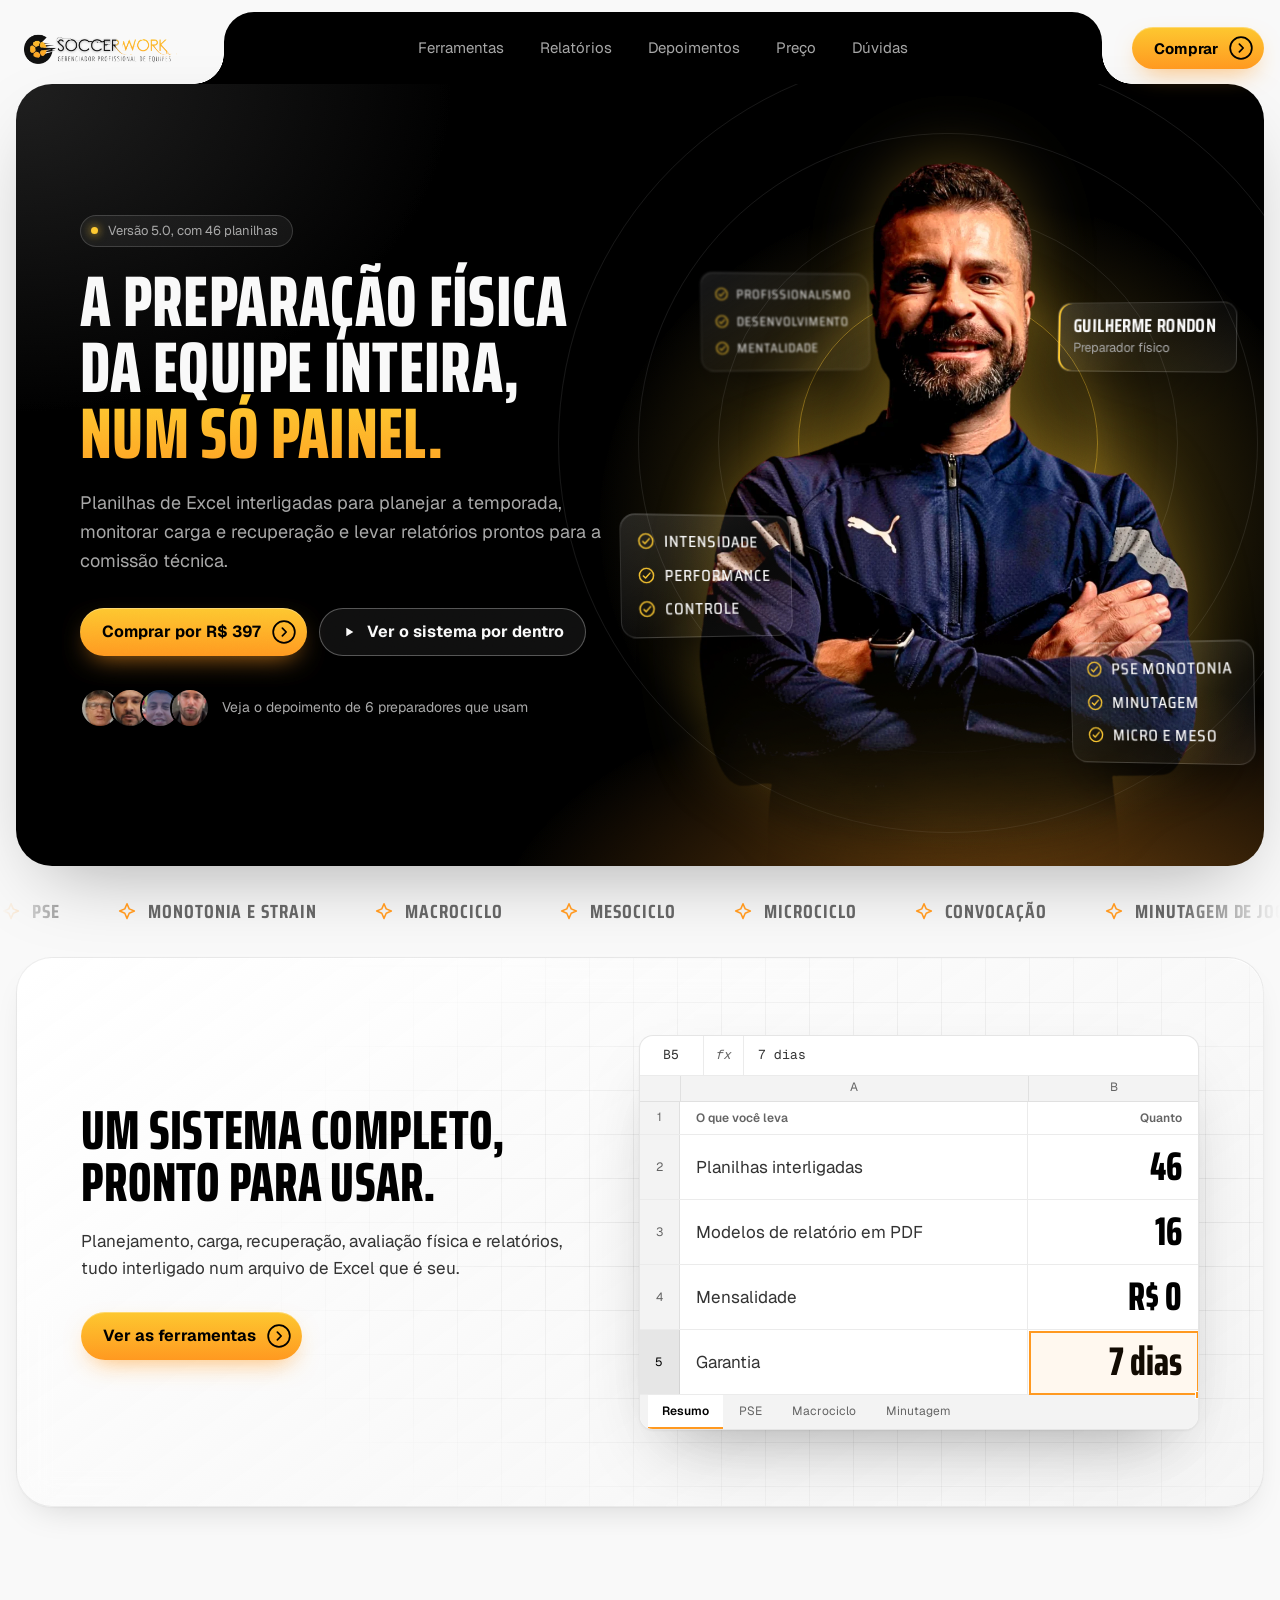
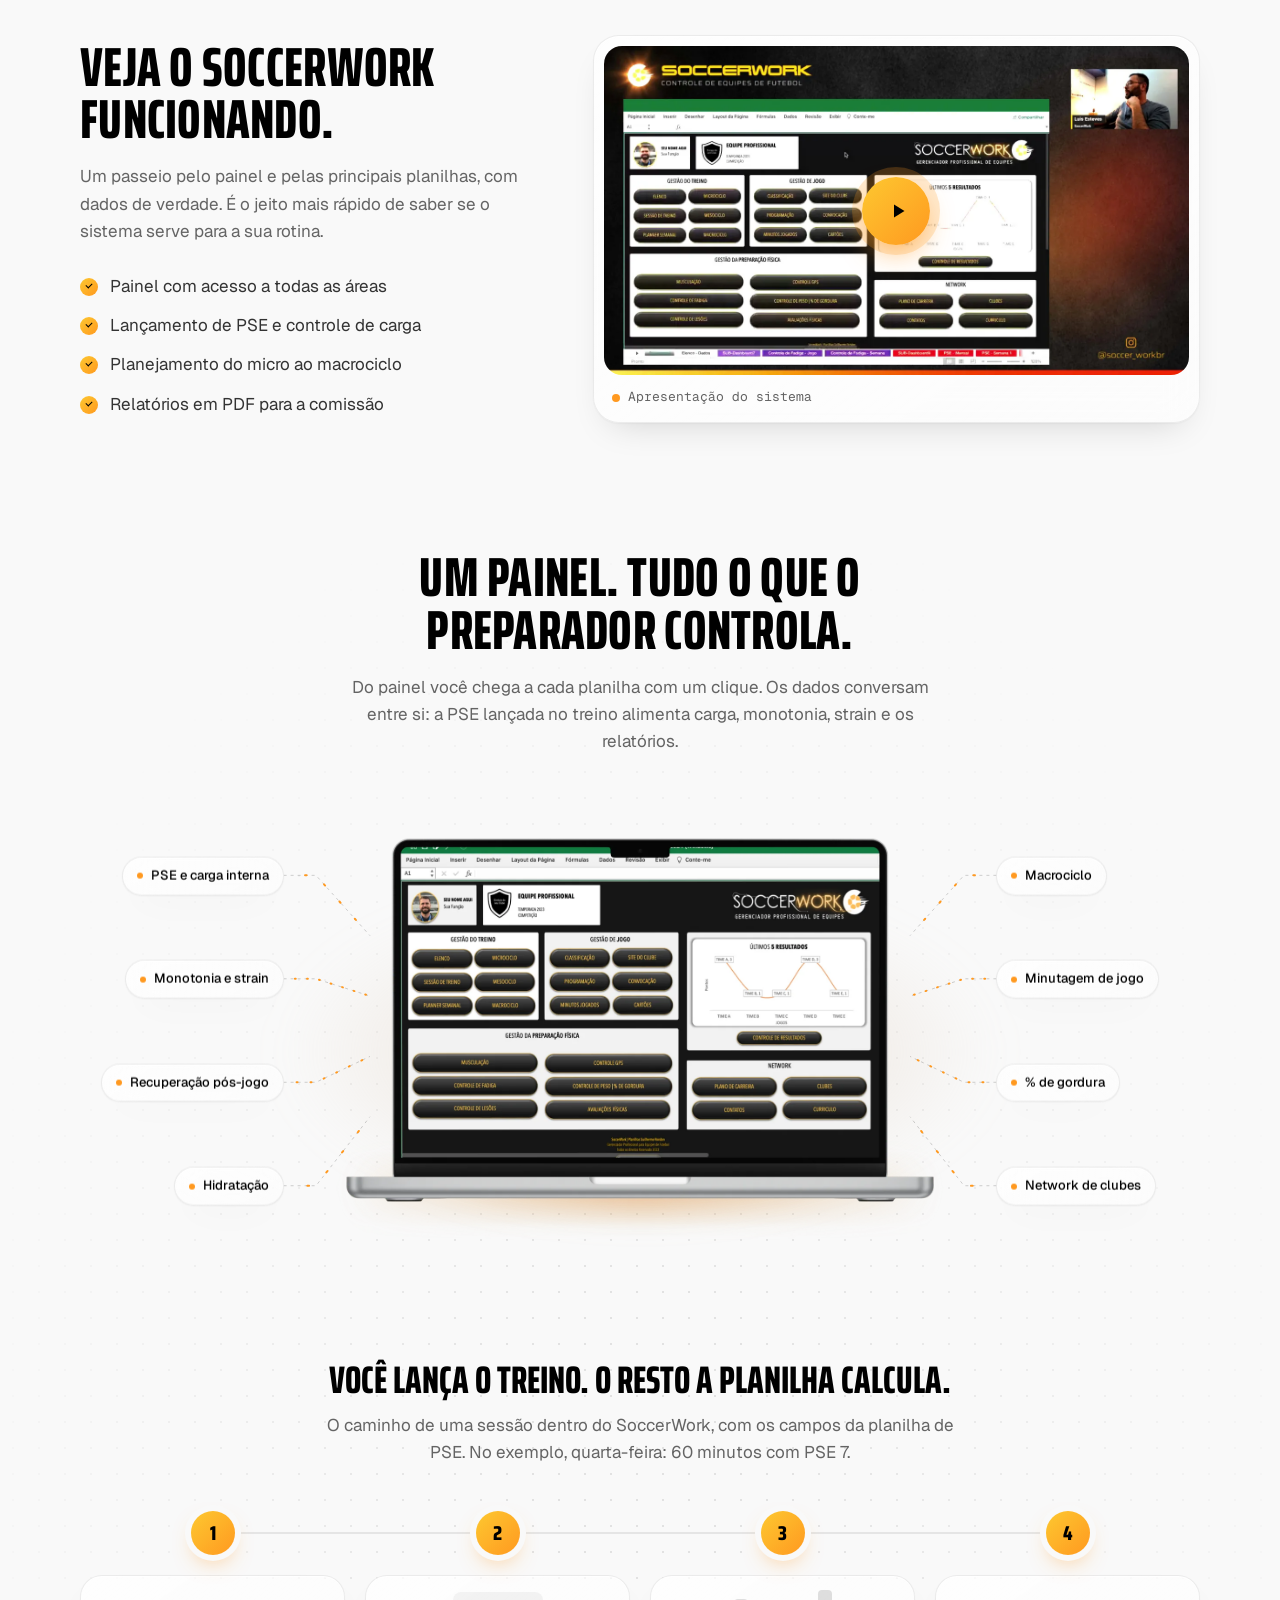
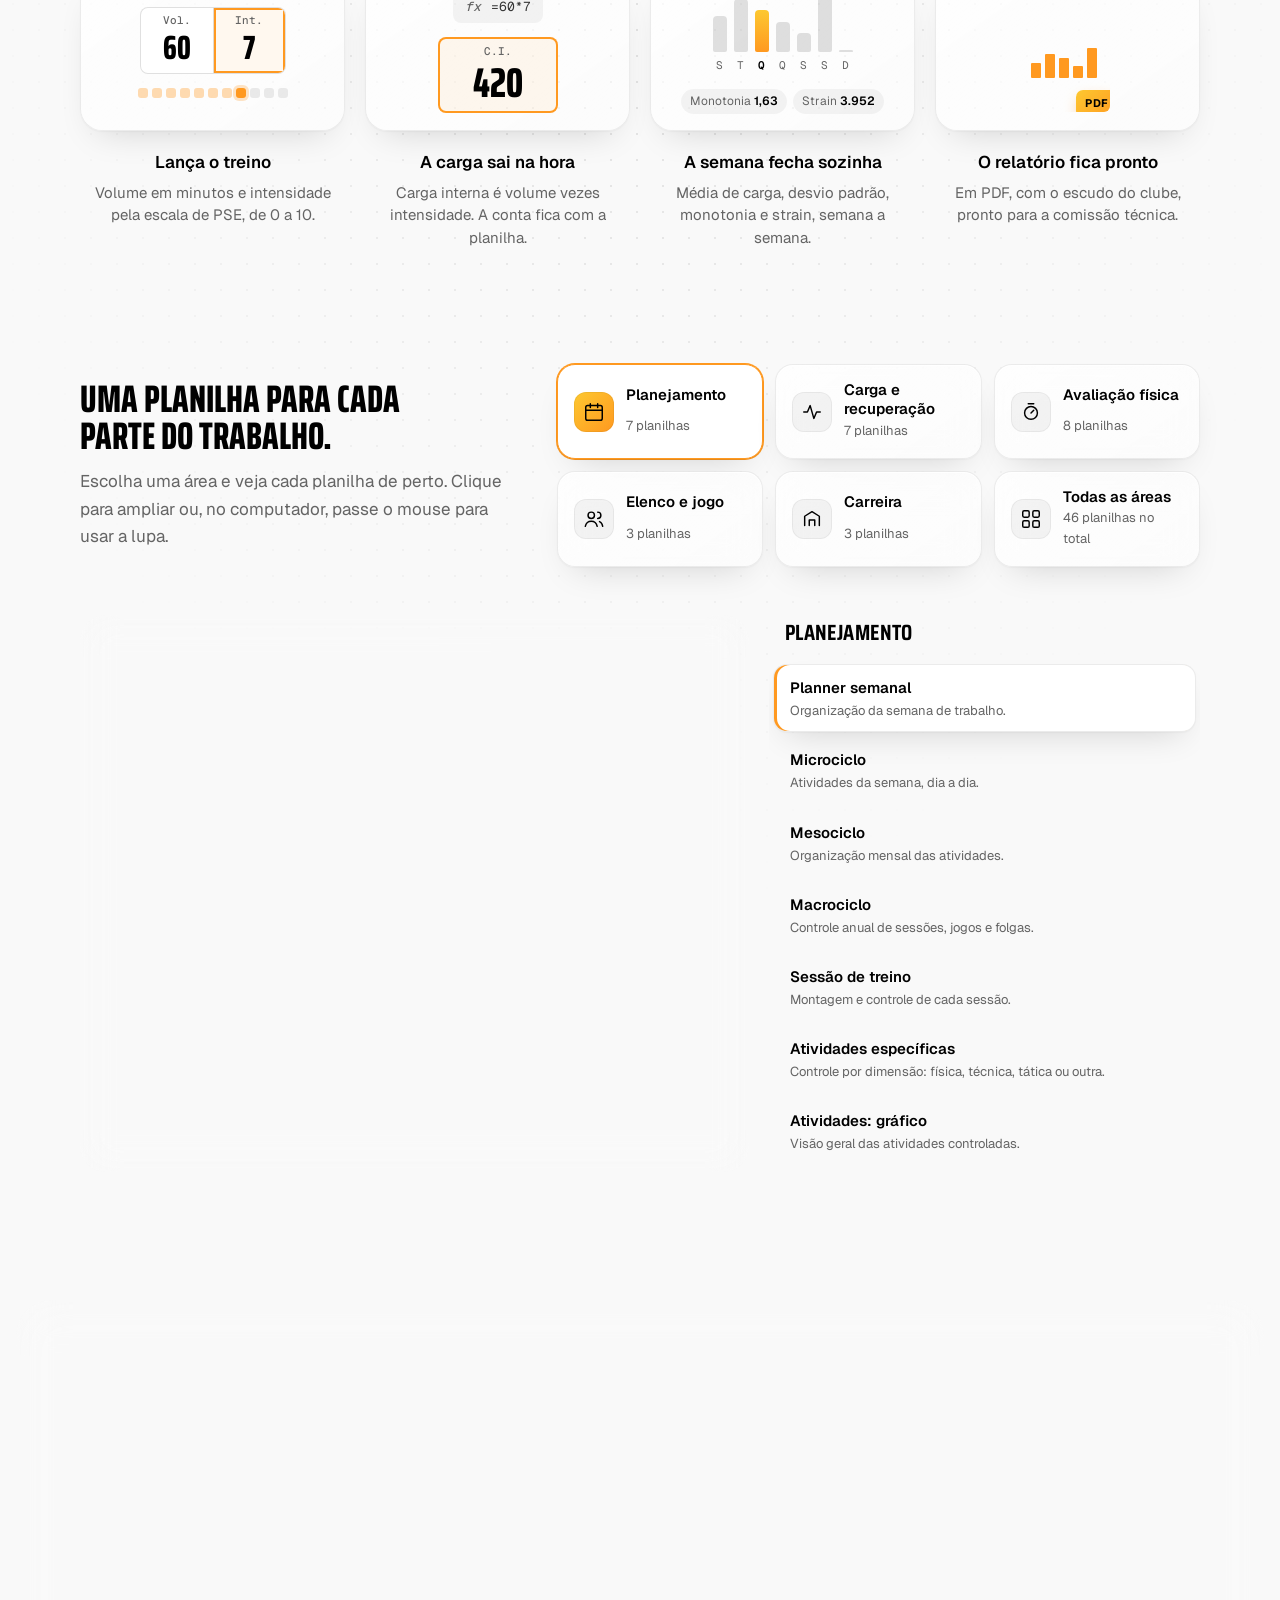
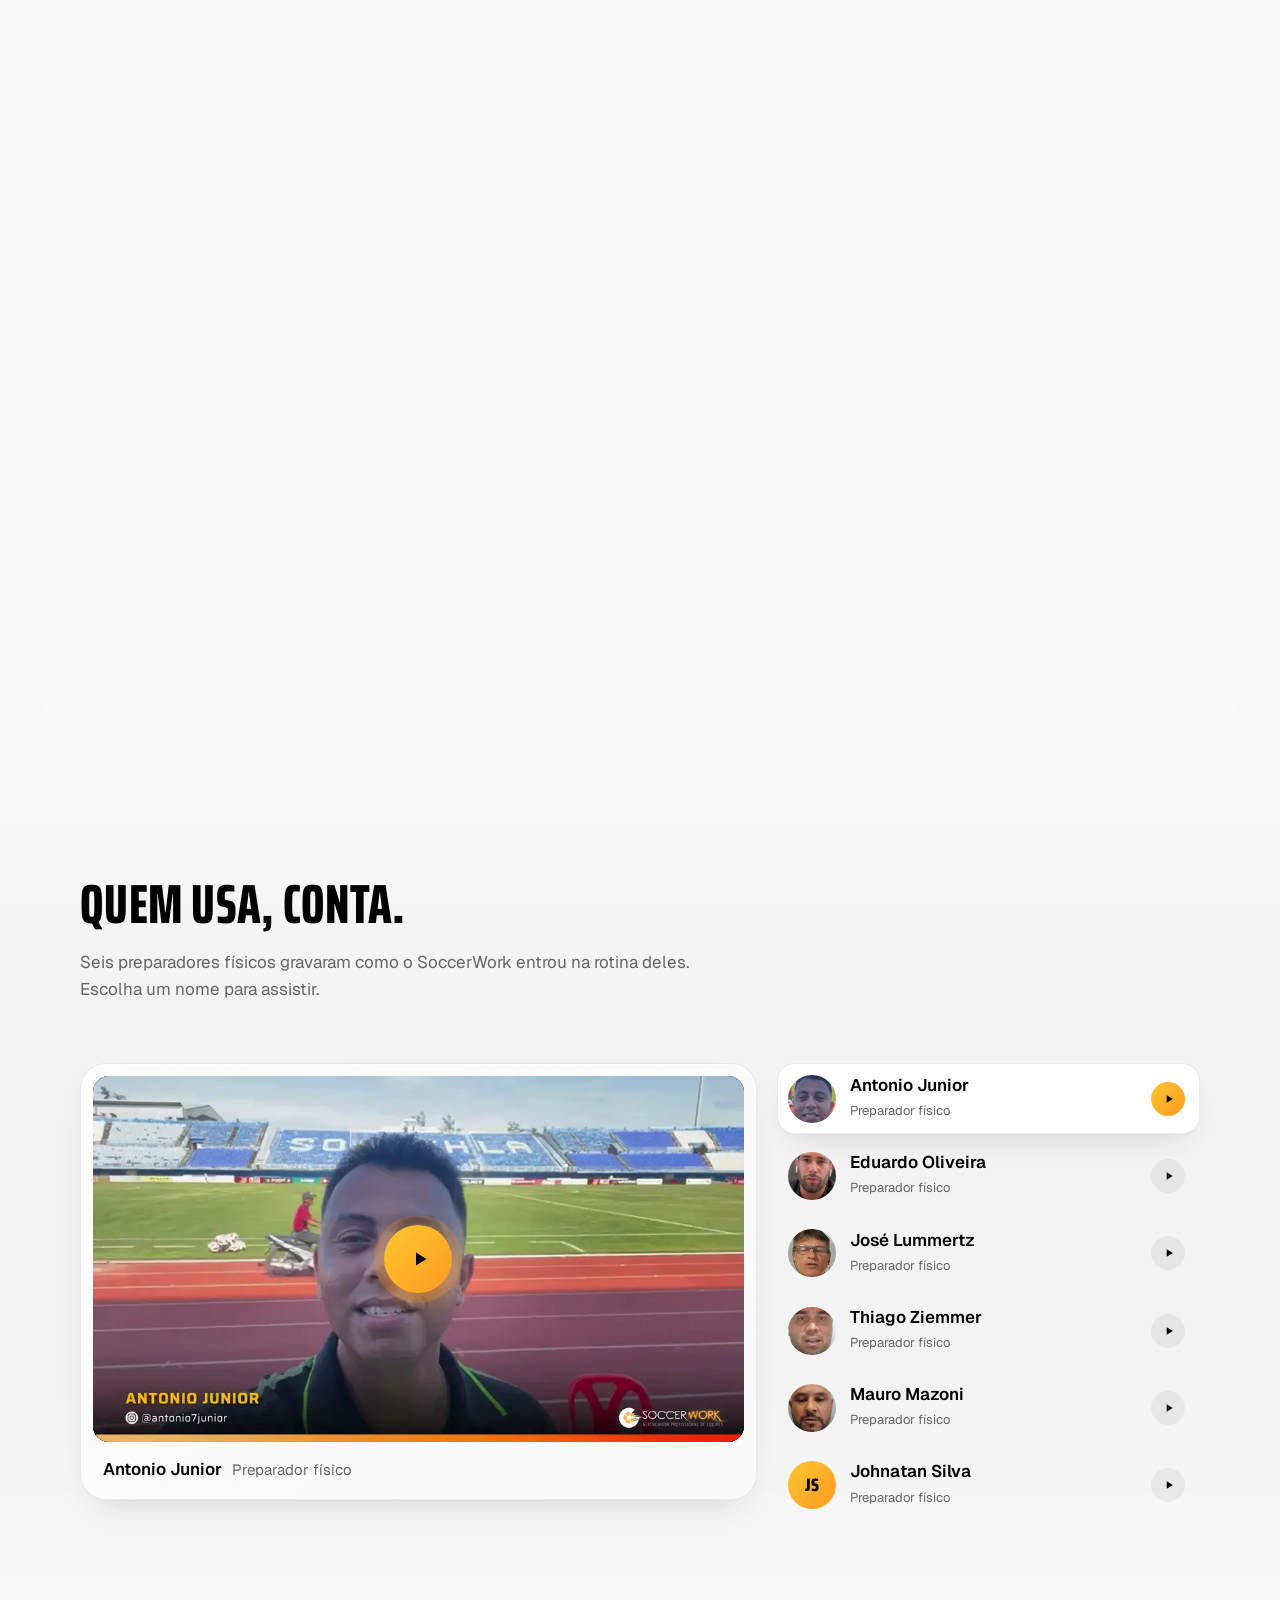
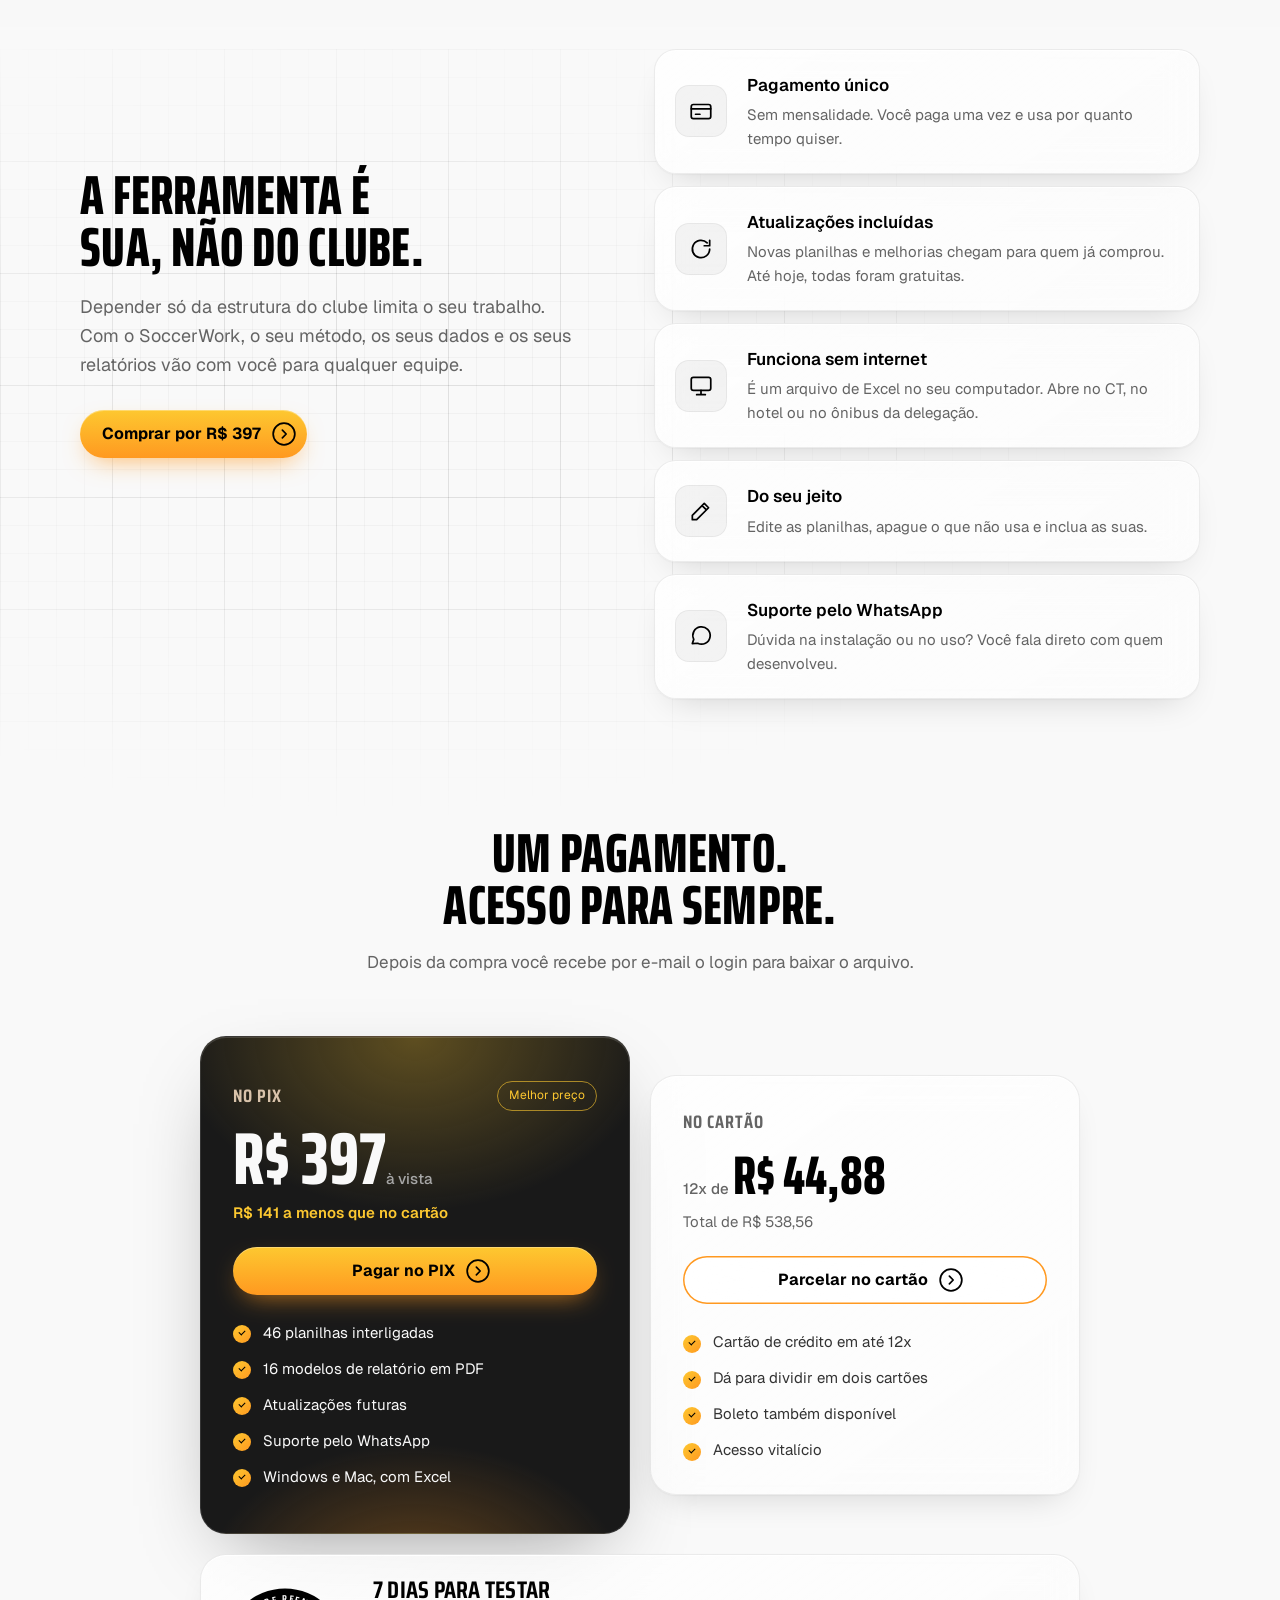
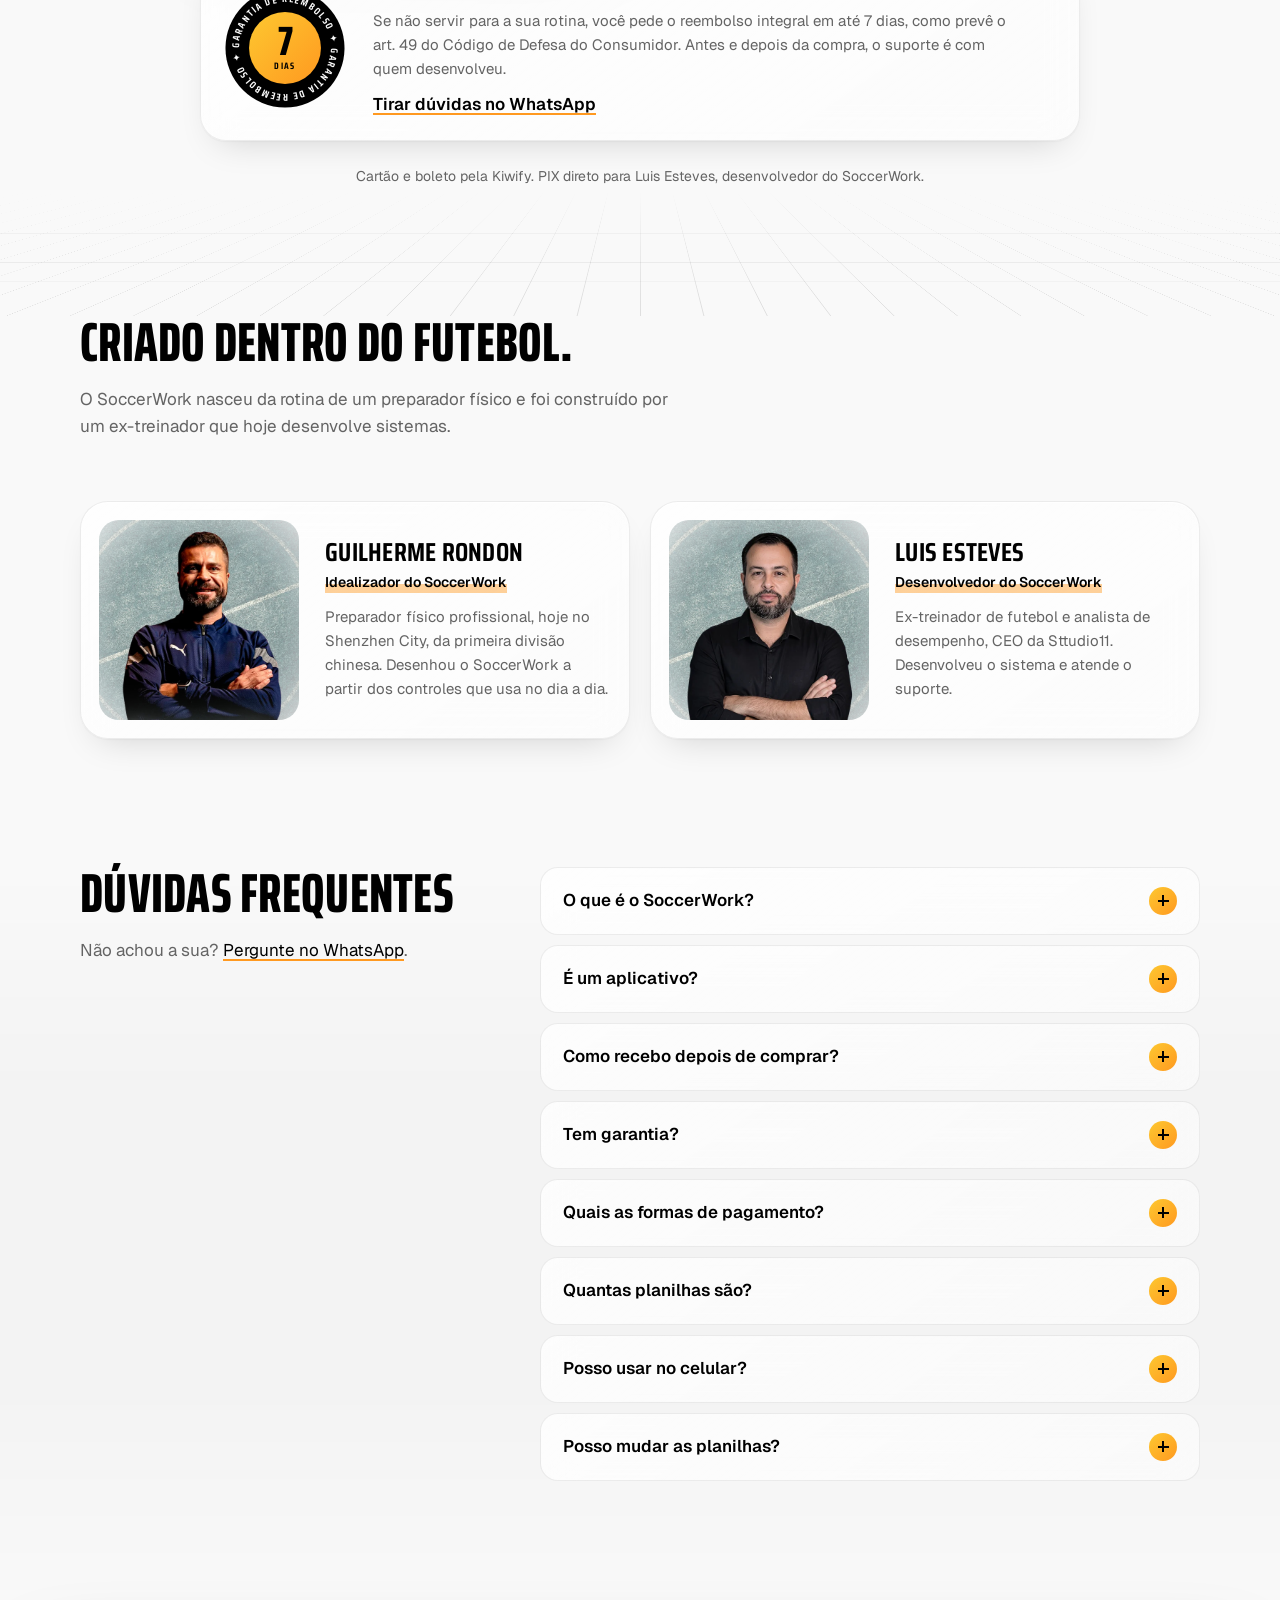
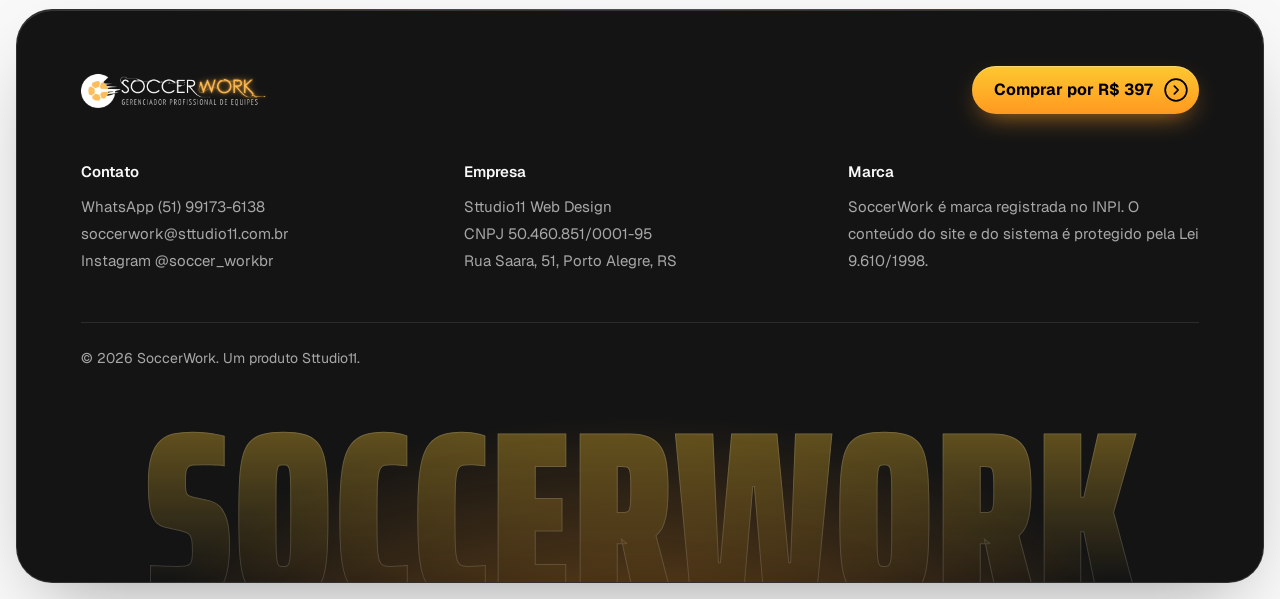
==== commit 48209b7d: "Revisão premium: planilha nos números, fluxo por rolagem, vitrine com lupa e novo PIX - Números dent" ====
--- a/index.html
+++ b/index.html
@@ -5,17 +5,28 @@
 <meta name="viewport" content="width=device-width, initial-scale=1">
 <title>SoccerWork | Gestão da preparação física no Excel</title>
 <meta name="description" content="46 planilhas de Excel interligadas para o preparador físico de futebol planejar a temporada, monitorar carga e recuperação e gerar relatórios em PDF.">
+<!-- prévia de link (WhatsApp, Instagram etc.): endereços absolutos; trocar o domínio quando o site for para soccerwork.com.br -->
+<meta property="og:site_name" content="SoccerWork">
+<meta property="og:locale" content="pt_BR">
+<meta property="og:type" content="website">
+<meta property="og:url" content="https://sttudioonze-sketch.github.io/soccerwork/">
 <meta property="og:title" content="SoccerWork | Gestão da preparação física no Excel">
 <meta property="og:description" content="46 planilhas interligadas para planejar a temporada, monitorar carga e gerar relatórios em PDF.">
-<meta property="og:image" content="img/og.jpg">
-<meta property="og:type" content="website">
+<meta property="og:image" content="https://sttudioonze-sketch.github.io/soccerwork/img/og.jpg?v=2">
+<meta property="og:image:type" content="image/jpeg">
+<meta property="og:image:width" content="1200">
+<meta property="og:image:height" content="630">
+<meta property="og:image:alt" content="SoccerWork: a preparação física da equipe inteira num só painel">
+<meta name="twitter:card" content="summary_large_image">
 <meta name="theme-color" content="#000000">
-<link rel="icon" href="img/icone.png">
+<link rel="icon" href="favicon.svg" type="image/svg+xml">
+<link rel="icon" href="img/icones/favicon-32.png" sizes="32x32" type="image/png">
+<link rel="apple-touch-icon" href="img/icones/apple-touch-icon.png">
 <link rel="preconnect" href="https://fonts.googleapis.com">
 <link rel="preconnect" href="https://fonts.gstatic.com" crossorigin>
 <link href="https://fonts.googleapis.com/css2?family=Geist:wght@300..700&family=Geist+Mono:wght@400..600&family=Saira:wdth,wght@50..125,100..900&display=swap" rel="stylesheet">
-<link rel="stylesheet" href="css/claro.css?v=202610010110">
-<link rel="stylesheet" href="css/vidro.css?v=202609302330">
+<link rel="stylesheet" href="css/claro.css?v=202610011200">
+<link rel="stylesheet" href="css/vidro.css?v=202610011200">
 </head>
 <body>
 
@@ -73,7 +84,7 @@
       </div>
 
       <div class="hc-foto">
-        <div class="aneis" aria-hidden="true"><span style="--d:300px;--i:0"></span><span style="--d:460px;--i:1"></span><span style="--d:620px;--i:2"></span><span style="--d:780px;--i:3"></span></div>
+        <div class="aneis" aria-hidden="true"><span style="--d:300px"></span><span style="--d:460px"></span><span style="--d:620px"></span><span style="--d:780px"></span></div>
         <img class="especialista" src="img/especialista.webp" alt="Guilherme Rondon, preparador físico e idealizador do SoccerWork" width="900" height="1270" fetchpriority="high">
         <div class="flutuantes" aria-hidden="true">
           <div class="flut c-esq" style="--l:-16%;--t:50%;--ry:18deg;--rx:4deg;--prof:1.2;--e:.9s;--dur:7s">
@@ -102,18 +113,29 @@
   <section class="numeros" aria-labelledby="t-numeros">
     <div class="num-cartao">
       <div class="grade-digital" aria-hidden="true"><i class="q" style="--c:15;--r:1;--d:0s"></i><i style="--c:18;--r:3;--d:0.8s"></i><i class="q" style="--c:21;--r:2;--d:1.6s"></i><i style="--c:24;--r:5;--d:2.4s"></i><i style="--c:27;--r:1;--d:3.2s"></i><i class="q" style="--c:19;--r:6;--d:4s"></i><i style="--c:23;--r:8;--d:4.8s"></i><i class="q" style="--c:26;--r:4;--d:0.4s"></i><i style="--c:29;--r:7;--d:1.2s"></i><i style="--c:16;--r:5;--d:2s"></i><i style="--c:22;--r:0;--d:2.8s"></i><i class="q" style="--c:25;--r:7;--d:3.6s"></i><i style="--c:28;--r:3;--d:4.4s"></i><i style="--c:17;--r:8;--d:5.2s"></i><i class="q" style="--c:20;--r:4;--d:5.6s"></i><i style="--c:13;--r:3;--d:1s"></i><i style="--c:11;--r:7;--d:3s"></i><i class="q" style="--c:30;--r:5;--d:2.2s"></i></div>
-      <div class="aneis" aria-hidden="true"><span style="--d:260px;--i:0"></span><span style="--d:420px;--i:1"></span><span style="--d:580px;--i:2"></span><span style="--d:740px;--i:3"></span></div>
       <div class="num-texto">
         <h2 id="t-numeros">Um sistema completo, pronto para usar.</h2>
         <p>Planejamento, carga, recuperação, avaliação física e relatórios, tudo interligado num arquivo de Excel que é seu.</p>
         <a class="botao" href="#ferramentas">Ver as ferramentas <svg viewBox="0 0 24 24" aria-hidden="true"><circle cx="12" cy="12" r="10"/><path d="M10.5 8.5 14 12l-3.5 3.5"/></svg></a>
       </div>
-      <dl class="num-cards">
-        <div class="nc nc-a" style="--i:0"><dt><span data-contar="46">46</span></dt><dd>planilhas interligadas</dd></div>
-        <div class="nc nc-b" style="--i:1"><dt><span data-contar="16">16</span></dt><dd>modelos de relatório em PDF</dd></div>
-        <div class="nc nc-c" style="--i:2"><dt>1×</dt><dd>pagamento, sem mensalidade</dd></div>
-        <div class="nc nc-d" style="--i:3"><dt><span data-contar="7">7</span> dias</dt><dd>de garantia</dd></div>
-      </dl>
+      <!-- os números dentro de uma janela de planilha: o cursor de célula percorre as linhas -->
+      <div class="planilha" id="planilha">
+        <div class="pl-barra" aria-hidden="true">
+          <span class="pl-ref" id="pl-ref">B2</span>
+          <span class="pl-fx">fx</span>
+          <span class="pl-conteudo" id="pl-conteudo">46</span>
+        </div>
+        <div class="pl-colunas" aria-hidden="true"><span></span><span>A</span><span>B</span></div>
+        <dl class="pl-grade">
+          <div class="pl-linha pl-titulos" aria-hidden="true"><dt>O que você leva</dt><dd>Quanto</dd></div>
+          <div class="pl-linha" data-fx="46"><dt>Planilhas interligadas</dt><dd><span data-contar="46">46</span></dd></div>
+          <div class="pl-linha" data-fx="16"><dt>Modelos de relatório em PDF</dt><dd><span data-contar="16">16</span></dd></div>
+          <div class="pl-linha" data-fx="R$ 0,00"><dt>Mensalidade</dt><dd>R$ 0</dd></div>
+          <div class="pl-linha" data-fx="7 dias"><dt>Garantia</dt><dd><span data-contar="7">7</span> dias</dd></div>
+        </dl>
+        <span class="pl-cursor" aria-hidden="true"></span>
+        <div class="pl-abas" aria-hidden="true"><span class="ativa">Resumo</span><span>PSE</span><span>Macrociclo</span><span>Minutagem</span></div>
+      </div>
     </div>
   </section>
 
@@ -130,7 +152,7 @@
           <li>Relatórios em PDF para a comissão</li>
         </ul>
       </div>
-      <div class="video-moldura vidro">
+      <div class="video-moldura vidro" data-protegido>
         <span class="canto c1"></span><span class="canto c2"></span><span class="canto c3"></span><span class="canto c4"></span>
         <button class="video-capa" type="button" data-video="demo" aria-label="Assistir ao vídeo de apresentação">
           <img src="img/video-capa.webp" alt="" width="1280" height="720" loading="lazy">
@@ -170,13 +192,54 @@
           <li class="vidro d" style="--y:62%">% de gordura</li>
           <li class="vidro d" style="--y:86%">Network de clubes</li>
         </ul>
-        <img class="orbita-painel" src="img/painel.webp" alt="Painel do SoccerWork aberto no Excel, num notebook" width="1400" height="990" loading="lazy">
+        <img class="orbita-painel" data-protegido draggable="false" src="img/painel.webp" alt="Painel do SoccerWork aberto no Excel, num notebook" width="1400" height="990" loading="lazy">
+      </div>
+
+      <!-- momento de rolagem: o caminho de um treino até o relatório -->
+      <div class="fluxo">
+        <div class="fluxo-cabeca">
+          <h3 class="titulo-medio">Você lança o treino. O resto a planilha calcula.</h3>
+          <p>O caminho de uma sessão dentro do SoccerWork, com os campos da planilha de PSE. No exemplo, quarta-feira: 60 minutos com PSE 7.</p>
+        </div>
+        <ol class="fluxo-passos">
+          <li class="fp">
+            <div class="fp-vis fp-vis-1" aria-hidden="true">
+              <div class="celulas"><span><small>Vol.</small>60</span><span class="viva"><small>Int.</small>7</span></div>
+              <div class="escala"><i></i><i></i><i></i><i></i><i></i><i></i><i></i><i class="on"></i><i></i><i></i><i></i></div>
+            </div>
+            <strong>Lança o treino</strong>
+            <p>Volume em minutos e intensidade pela escala de PSE, de 0 a 10.</p>
+          </li>
+          <li class="fp">
+            <div class="fp-vis fp-vis-2" aria-hidden="true">
+              <div class="fx"><b>fx</b>=60*7</div>
+              <div class="celula-ci"><small>C.I.</small><span class="ci"><span class="ci-txt">420</span></span></div>
+            </div>
+            <strong>A carga sai na hora</strong>
+            <p>Carga interna é volume vezes intensidade. A conta fica com a planilha.</p>
+          </li>
+          <li class="fp">
+            <div class="fp-vis fp-vis-3" aria-hidden="true">
+              <div class="barras"><span style="--h:0.57;--j:0"><i></i>S</span><span style="--h:0.86;--j:1"><i></i>T</span><span style="--h:0.67;--j:2" class="hoje"><i></i>Q</span><span style="--h:0.48;--j:3"><i></i>Q</span><span style="--h:0.29;--j:4"><i></i>S</span><span style="--h:1;--j:5"><i></i>S</span><span style="--h:0;--j:6"><i></i>D</span></div>
+              <div class="indices"><span>Monotonia <b>1,63</b></span><span>Strain <b>3.952</b></span></div>
+            </div>
+            <strong>A semana fecha sozinha</strong>
+            <p>Média de carga, desvio padrão, monotonia e strain, semana a semana.</p>
+          </li>
+          <li class="fp">
+            <div class="fp-vis fp-vis-4" aria-hidden="true">
+              <div class="doc"><span class="doc-topo"><i></i></span><span class="doc-linha"></span><span class="doc-linha curta"></span><span class="doc-graf"><i style="--h:.5"></i><i style="--h:.8"></i><i style="--h:.65"></i><i style="--h:.4"></i><i style="--h:1"></i></span><span class="doc-linha"></span><b class="doc-selo">PDF</b></div>
+            </div>
+            <strong>O relatório fica pronto</strong>
+            <p>Em PDF, com o escudo do clube, pronto para a comissão técnica.</p>
+          </li>
+        </ol>
       </div>
 
       <div class="categorias">
         <div class="cat-texto">
           <h3 class="titulo-medio">Uma planilha para cada parte do trabalho.</h3>
-          <p>Escolha uma área para ver as planilhas no carrossel abaixo. Toque em qualquer uma para ampliar.</p>
+          <p>Escolha uma área e veja cada planilha de perto. Clique para ampliar ou, no computador, passe o mouse para usar a lupa.</p>
         </div>
         <div class="cat-grade" role="group" aria-label="Filtrar planilhas por área">
           <button class="cat vidro" type="button" data-filtro="planejamento" data-luz aria-pressed="true">
@@ -206,47 +269,60 @@
         </div>
       </div>
 
-      <div class="carrossel-topo">
-        <p class="carrossel-nome" id="nome-filtro" aria-live="polite">Planejamento</p>
-        <div class="setas">
-          <button type="button" data-rolar="ferr" data-dir="-1" aria-label="Planilhas anteriores"><svg viewBox="0 0 24 24" aria-hidden="true"><path d="M15 5l-7 7 7 7"/></svg></button>
-          <button type="button" data-rolar="ferr" data-dir="1" aria-label="Próximas planilhas"><svg viewBox="0 0 24 24" aria-hidden="true"><path d="M9 5l7 7-7 7"/></svg></button>
-        </div>
-      </div>
-      <ul class="carrossel" id="ferr" aria-label="Planilhas">
-        <li data-cat="planejamento"><button type="button" class="card-ferr vidro" data-luz><span class="thumb"><img src="img/ferramentas/f11-planner-semanal.webp" alt="" loading="lazy" width="1000" height="707"></span><strong>Planner semanal</strong><span class="desc">Organização da semana de trabalho.</span><span class="chip">Planejamento</span></button></li>
-        <li data-cat="planejamento"><button type="button" class="card-ferr vidro" data-luz><span class="thumb"><img src="img/ferramentas/f12-microciclo.webp" alt="" loading="lazy" width="1000" height="707"></span><strong>Microciclo</strong><span class="desc">Atividades da semana, dia a dia.</span><span class="chip">Planejamento</span></button></li>
-        <li data-cat="planejamento"><button type="button" class="card-ferr vidro" data-luz><span class="thumb"><img src="img/ferramentas/f13-mesociclo.webp" alt="" loading="lazy" width="1000" height="707"></span><strong>Mesociclo</strong><span class="desc">Organização mensal das atividades.</span><span class="chip">Planejamento</span></button></li>
-        <li data-cat="planejamento"><button type="button" class="card-ferr vidro" data-luz><span class="thumb"><img src="img/ferramentas/f14-macrociclo.webp" alt="" loading="lazy" width="1000" height="707"></span><strong>Macrociclo</strong><span class="desc">Controle anual de sessões, jogos e folgas.</span><span class="chip">Planejamento</span></button></li>
-        <li data-cat="planejamento"><button type="button" class="card-ferr vidro" data-luz><span class="thumb"><img src="img/ferramentas/f24-sessao-treino.webp" alt="" loading="lazy" width="1000" height="707"></span><strong>Sessão de treino</strong><span class="desc">Montagem e controle de cada sessão.</span><span class="chip">Planejamento</span></button></li>
-        <li data-cat="planejamento"><button type="button" class="card-ferr vidro" data-luz><span class="thumb"><img src="img/ferramentas/f22-atividades-1.webp" alt="" loading="lazy" width="1000" height="707"></span><strong>Atividades específicas</strong><span class="desc">Controle por dimensão: física, técnica, tática ou outra.</span><span class="chip">Planejamento</span></button></li>
-        <li data-cat="planejamento"><button type="button" class="card-ferr vidro" data-luz><span class="thumb"><img src="img/ferramentas/f23-atividades-2.webp" alt="" loading="lazy" width="1000" height="707"></span><strong>Atividades: gráfico</strong><span class="desc">Visão geral das atividades controladas.</span><span class="chip">Planejamento</span></button></li>
-
-        <li data-cat="carga"><button type="button" class="card-ferr vidro" data-luz><span class="thumb"><img src="img/ferramentas/f07-pse-geral.webp" alt="" loading="lazy" width="1000" height="707"></span><strong>Controle geral de PSE</strong><span class="desc">Carga interna, monotonia e strain por semana.</span><span class="chip">Carga e recuperação</span></button></li>
-        <li data-cat="carga"><button type="button" class="card-ferr vidro" data-luz><span class="thumb"><img src="img/ferramentas/f08-pse-metricas.webp" alt="" loading="lazy" width="1000" height="707"></span><strong>Métricas de PSE</strong><span class="desc">Resumo de carga, volume e elenco.</span><span class="chip">Carga e recuperação</span></button></li>
-        <li data-cat="carga"><button type="button" class="card-ferr vidro" data-luz><span class="thumb"><img src="img/ferramentas/f04-recuperacao-pos-jogo.webp" alt="" loading="lazy" width="1000" height="707"></span><strong>Recuperação pós-jogo</strong><span class="desc">Sono, intensidade, estresse e dor muscular.</span><span class="chip">Carga e recuperação</span></button></li>
-        <li data-cat="carga"><button type="button" class="card-ferr vidro" data-luz><span class="thumb"><img src="img/ferramentas/f05-recuperacao-pos-treino-1.webp" alt="" loading="lazy" width="1000" height="707"></span><strong>Recuperação pós-treino</strong><span class="desc">Avaliação subjetiva após cada treino.</span><span class="chip">Carga e recuperação</span></button></li>
-        <li data-cat="carga"><button type="button" class="card-ferr vidro" data-luz><span class="thumb"><img src="img/ferramentas/f06-recuperacao-pos-treino-2.webp" alt="" loading="lazy" width="1000" height="707"></span><strong>Recuperação: gráficos</strong><span class="desc">A evolução do elenco ao longo das semanas.</span><span class="chip">Carga e recuperação</span></button></li>
-        <li data-cat="carga"><button type="button" class="card-ferr vidro" data-luz><span class="thumb"><img src="img/ferramentas/f09-lesoes.webp" alt="" loading="lazy" width="1000" height="707"></span><strong>Lesões e recuperação</strong><span class="desc">Local da lesão e acompanhamento do retorno.</span><span class="chip">Carga e recuperação</span></button></li>
-        <li data-cat="carga"><button type="button" class="card-ferr vidro" data-luz><span class="thumb"><img src="img/ferramentas/f10-hidratacao.webp" alt="" loading="lazy" width="1000" height="707"></span><strong>Hidratação</strong><span class="desc">Controle geral de hidratação.</span><span class="chip">Carga e recuperação</span></button></li>
-
-        <li data-cat="avaliacao"><button type="button" class="card-ferr vidro" data-luz><span class="thumb"><img src="img/ferramentas/f16-massa-gordura.webp" alt="" loading="lazy" width="1000" height="707"></span><strong>Massa muscular e % de gordura</strong><span class="desc">Protocolo de 4 dobras.</span><span class="chip">Avaliação física</span></button></li>
-        <li data-cat="avaliacao"><button type="button" class="card-ferr vidro" data-luz><span class="thumb"><img src="img/ferramentas/f17-comparativo-1.webp" alt="" loading="lazy" width="1000" height="707"></span><strong>Comparativo trimestral</strong><span class="desc">Massa, peso e % de gordura em 3 meses.</span><span class="chip">Avaliação física</span></button></li>
-        <li data-cat="avaliacao"><button type="button" class="card-ferr vidro" data-luz><span class="thumb"><img src="img/ferramentas/f18-comparativo-2.webp" alt="" loading="lazy" width="1000" height="707"></span><strong>Comparativo: gráficos</strong><span class="desc">A mesma evolução, jogador por jogador.</span><span class="chip">Avaliação física</span></button></li>
-        <li data-cat="avaliacao"><button type="button" class="card-ferr vidro" data-luz><span class="thumb"><img src="img/ferramentas/f19-peso-mensal.webp" alt="" loading="lazy" width="1000" height="707"></span><strong>Peso mensal</strong><span class="desc">Evolução do peso de cada jogador no mês.</span><span class="chip">Avaliação física</span></button></li>
-        <li data-cat="avaliacao"><button type="button" class="card-ferr vidro" data-luz><span class="thumb"><img src="img/ferramentas/f20-peso-semanal.webp" alt="" loading="lazy" width="1000" height="707"></span><strong>Peso semanal</strong><span class="desc">Peso antes e depois do treino.</span><span class="chip">Avaliação física</span></button></li>
-        <li data-cat="avaliacao"><button type="button" class="card-ferr vidro" data-luz><span class="thumb"><img src="img/ferramentas/f21-peso-diario.webp" alt="" loading="lazy" width="1000" height="707"></span><strong>Peso diário</strong><span class="desc">Antes e depois do treino, em dois turnos.</span><span class="chip">Avaliação física</span></button></li>
-        <li data-cat="avaliacao"><button type="button" class="card-ferr vidro" data-luz><span class="thumb"><img src="img/ferramentas/f25-salto-vertical-1.webp" alt="" loading="lazy" width="1000" height="707"></span><strong>Salto vertical</strong><span class="desc">Aplicação e registro do teste.</span><span class="chip">Avaliação física</span></button></li>
-        <li data-cat="avaliacao"><button type="button" class="card-ferr vidro" data-luz><span class="thumb"><img src="img/ferramentas/f26-salto-vertical-2.webp" alt="" loading="lazy" width="1000" height="707"></span><strong>Salto vertical: gráficos</strong><span class="desc">Comparativo dos saltos do elenco.</span><span class="chip">Avaliação física</span></button></li>
-
-        <li data-cat="elenco"><button type="button" class="card-ferr vidro" data-luz><span class="thumb"><img src="img/ferramentas/f02-gestao-elenco.webp" alt="" loading="lazy" width="1000" height="707"></span><strong>Gestão de elenco</strong><span class="desc">Dados de cada jogador e campograma de posições.</span><span class="chip">Elenco e jogo</span></button></li>
-        <li data-cat="elenco"><button type="button" class="card-ferr vidro" data-luz><span class="thumb"><img src="img/ferramentas/f03-controle-posicoes.webp" alt="" loading="lazy" width="1000" height="707"></span><strong>Controle de posições</strong><span class="desc">Todas as posições do elenco num só quadro.</span><span class="chip">Elenco e jogo</span></button></li>
-        <li data-cat="elenco"><button type="button" class="card-ferr vidro" data-luz><span class="thumb"><img src="img/ferramentas/f15-minutagem-jogo.webp" alt="" loading="lazy" width="1000" height="707"></span><strong>Minutagem de jogo</strong><span class="desc">Minutos jogados, jogador por jogador.</span><span class="chip">Elenco e jogo</span></button></li>
-
-        <li data-cat="carreira"><button type="button" class="card-ferr vidro" data-luz><span class="thumb"><img src="img/ferramentas/f27-carreira.webp" alt="" loading="lazy" width="1000" height="707"></span><strong>Planejamento de carreira</strong><span class="desc">Metas e ações para a sua evolução profissional.</span><span class="chip">Carreira</span></button></li>
-        <li data-cat="carreira"><button type="button" class="card-ferr vidro" data-luz><span class="thumb"><img src="img/ferramentas/f28-network-profissionais.webp" alt="" loading="lazy" width="1000" height="707"></span><strong>Network de profissionais</strong><span class="desc">Cadastro dos contatos que você faz no futebol.</span><span class="chip">Carreira</span></button></li>
-        <li data-cat="carreira"><button type="button" class="card-ferr vidro" data-luz><span class="thumb"><img src="img/ferramentas/f29-network-clubes.webp" alt="" loading="lazy" width="1000" height="707"></span><strong>Network de clubes</strong><span class="desc">Cadastro de clubes e oportunidades.</span><span class="chip">Carreira</span></button></li>
-      </ul>
+      <div class="vitrine">
+        <div class="vit-palco vidro" data-protegido>
+          <button class="vit-img" type="button" id="vit-abrir" aria-label="Ampliar a planilha">
+            <img id="vit-foto" src="img/ferramentas/f11-planner-semanal.webp" alt="Planilha Planner semanal" width="1000" height="707" draggable="false">
+            <span class="vit-lupa" aria-hidden="true"></span>
+          </button>
+          <div class="vit-legenda">
+            <div>
+              <strong id="vit-titulo">Planner semanal</strong>
+              <span id="vit-desc">Organização da semana de trabalho.</span>
+            </div>
+            <div class="vit-nav">
+              <span class="vit-contador" id="vit-contador">1 de 7</span>
+              <div class="setas">
+                <button type="button" data-vit="-1" aria-label="Planilha anterior"><svg viewBox="0 0 24 24" aria-hidden="true"><path d="M15 5l-7 7 7 7"/></svg></button>
+                <button type="button" data-vit="1" aria-label="Próxima planilha"><svg viewBox="0 0 24 24" aria-hidden="true"><path d="M9 5l7 7-7 7"/></svg></button>
+              </div>
+            </div>
+          </div>
+        </div>
+        <div class="vit-lado">
+          <p class="vit-nome" id="nome-filtro" aria-live="polite">Planejamento</p>
+          <ul class="vit-lista" id="ferr" aria-label="Planilhas da área">
+          <li data-cat="planejamento"><button type="button" data-src="img/ferramentas/f11-planner-semanal.webp" aria-pressed="false"><strong>Planner semanal</strong><span class="desc">Organização da semana de trabalho.</span></button></li>
+          <li data-cat="planejamento"><button type="button" data-src="img/ferramentas/f12-microciclo.webp" aria-pressed="false"><strong>Microciclo</strong><span class="desc">Atividades da semana, dia a dia.</span></button></li>
+          <li data-cat="planejamento"><button type="button" data-src="img/ferramentas/f13-mesociclo.webp" aria-pressed="false"><strong>Mesociclo</strong><span class="desc">Organização mensal das atividades.</span></button></li>
+          <li data-cat="planejamento"><button type="button" data-src="img/ferramentas/f14-macrociclo.webp" aria-pressed="false"><strong>Macrociclo</strong><span class="desc">Controle anual de sessões, jogos e folgas.</span></button></li>
+          <li data-cat="planejamento"><button type="button" data-src="img/ferramentas/f24-sessao-treino.webp" aria-pressed="false"><strong>Sessão de treino</strong><span class="desc">Montagem e controle de cada sessão.</span></button></li>
+          <li data-cat="planejamento"><button type="button" data-src="img/ferramentas/f22-atividades-1.webp" aria-pressed="false"><strong>Atividades específicas</strong><span class="desc">Controle por dimensão: física, técnica, tática ou outra.</span></button></li>
+          <li data-cat="planejamento"><button type="button" data-src="img/ferramentas/f23-atividades-2.webp" aria-pressed="false"><strong>Atividades: gráfico</strong><span class="desc">Visão geral das atividades controladas.</span></button></li>
+          <li data-cat="carga"><button type="button" data-src="img/ferramentas/f07-pse-geral.webp" aria-pressed="false"><strong>Controle geral de PSE</strong><span class="desc">Carga interna, monotonia e strain por semana.</span></button></li>
+          <li data-cat="carga"><button type="button" data-src="img/ferramentas/f08-pse-metricas.webp" aria-pressed="false"><strong>Métricas de PSE</strong><span class="desc">Resumo de carga, volume e elenco.</span></button></li>
+          <li data-cat="carga"><button type="button" data-src="img/ferramentas/f04-recuperacao-pos-jogo.webp" aria-pressed="false"><strong>Recuperação pós-jogo</strong><span class="desc">Sono, intensidade, estresse e dor muscular.</span></button></li>
+          <li data-cat="carga"><button type="button" data-src="img/ferramentas/f05-recuperacao-pos-treino-1.webp" aria-pressed="false"><strong>Recuperação pós-treino</strong><span class="desc">Avaliação subjetiva após cada treino.</span></button></li>
+          <li data-cat="carga"><button type="button" data-src="img/ferramentas/f06-recuperacao-pos-treino-2.webp" aria-pressed="false"><strong>Recuperação: gráficos</strong><span class="desc">A evolução do elenco ao longo das semanas.</span></button></li>
+          <li data-cat="carga"><button type="button" data-src="img/ferramentas/f09-lesoes.webp" aria-pressed="false"><strong>Lesões e recuperação</strong><span class="desc">Local da lesão e acompanhamento do retorno.</span></button></li>
+          <li data-cat="carga"><button type="button" data-src="img/ferramentas/f10-hidratacao.webp" aria-pressed="false"><strong>Hidratação</strong><span class="desc">Controle geral de hidratação.</span></button></li>
+          <li data-cat="avaliacao"><button type="button" data-src="img/ferramentas/f16-massa-gordura.webp" aria-pressed="false"><strong>Massa muscular e % de gordura</strong><span class="desc">Protocolo de 4 dobras.</span></button></li>
+          <li data-cat="avaliacao"><button type="button" data-src="img/ferramentas/f17-comparativo-1.webp" aria-pressed="false"><strong>Comparativo trimestral</strong><span class="desc">Massa, peso e % de gordura em 3 meses.</span></button></li>
+          <li data-cat="avaliacao"><button type="button" data-src="img/ferramentas/f18-comparativo-2.webp" aria-pressed="false"><strong>Comparativo: gráficos</strong><span class="desc">A mesma evolução, jogador por jogador.</span></button></li>
+          <li data-cat="avaliacao"><button type="button" data-src="img/ferramentas/f19-peso-mensal.webp" aria-pressed="false"><strong>Peso mensal</strong><span class="desc">Evolução do peso de cada jogador no mês.</span></button></li>
+          <li data-cat="avaliacao"><button type="button" data-src="img/ferramentas/f20-peso-semanal.webp" aria-pressed="false"><strong>Peso semanal</strong><span class="desc">Peso antes e depois do treino.</span></button></li>
+          <li data-cat="avaliacao"><button type="button" data-src="img/ferramentas/f21-peso-diario.webp" aria-pressed="false"><strong>Peso diário</strong><span class="desc">Antes e depois do treino, em dois turnos.</span></button></li>
+          <li data-cat="avaliacao"><button type="button" data-src="img/ferramentas/f25-salto-vertical-1.webp" aria-pressed="false"><strong>Salto vertical</strong><span class="desc">Aplicação e registro do teste.</span></button></li>
+          <li data-cat="avaliacao"><button type="button" data-src="img/ferramentas/f26-salto-vertical-2.webp" aria-pressed="false"><strong>Salto vertical: gráficos</strong><span class="desc">Comparativo dos saltos do elenco.</span></button></li>
+          <li data-cat="elenco"><button type="button" data-src="img/ferramentas/f02-gestao-elenco.webp" aria-pressed="false"><strong>Gestão de elenco</strong><span class="desc">Dados de cada jogador e campograma de posições.</span></button></li>
+          <li data-cat="elenco"><button type="button" data-src="img/ferramentas/f03-controle-posicoes.webp" aria-pressed="false"><strong>Controle de posições</strong><span class="desc">Todas as posições do elenco num só quadro.</span></button></li>
+          <li data-cat="elenco"><button type="button" data-src="img/ferramentas/f15-minutagem-jogo.webp" aria-pressed="false"><strong>Minutagem de jogo</strong><span class="desc">Minutos jogados, jogador por jogador.</span></button></li>
+          <li data-cat="carreira"><button type="button" data-src="img/ferramentas/f27-carreira.webp" aria-pressed="false"><strong>Planejamento de carreira</strong><span class="desc">Metas e ações para a sua evolução profissional.</span></button></li>
+          <li data-cat="carreira"><button type="button" data-src="img/ferramentas/f28-network-profissionais.webp" aria-pressed="false"><strong>Network de profissionais</strong><span class="desc">Cadastro dos contatos que você faz no futebol.</span></button></li>
+          <li data-cat="carreira"><button type="button" data-src="img/ferramentas/f29-network-clubes.webp" aria-pressed="false"><strong>Network de clubes</strong><span class="desc">Cadastro de clubes e oportunidades.</span></button></li>
+          </ul>
+        </div>
+      </div>
     </div>
   </section>
 
@@ -258,24 +334,24 @@
         <p>Cada teste e cada controle vira um documento com o escudo do clube, pronto para imprimir ou mandar pelo celular.</p>
       </div>
     </div>
-    <div class="coverflow">
+    <div class="coverflow" data-protegido>
       <ul class="cf-trilho" id="cf" aria-label="Modelos de relatório">
-        <li><button type="button"><img src="img/relatorios/r01-convocacao.webp" alt="" loading="lazy" width="707" height="1000"></button><strong>Convocação</strong><span>Jogo</span></li>
-        <li><button type="button"><img src="img/relatorios/r02-cartoes.webp" alt="" loading="lazy" width="707" height="1000"></button><strong>Controle de cartões</strong><span>Jogo</span></li>
-        <li><button type="button"><img src="img/relatorios/r03-cartoes-grafico.webp" alt="" loading="lazy" width="707" height="1000"></button><strong>Cartões: gráficos</strong><span>Jogo</span></li>
-        <li><button type="button"><img src="img/relatorios/r11-resultados.webp" alt="" loading="lazy" width="707" height="1000"></button><strong>Resultados</strong><span>Jogo</span></li>
-        <li><button type="button"><img src="img/relatorios/r09-gps.webp" alt="" loading="lazy" width="707" height="1000"></button><strong>Controle de GPS</strong><span>Carga</span></li>
-        <li><button type="button"><img src="img/relatorios/r13-pse-psr.webp" alt="" loading="lazy" width="707" height="1000"></button><strong>Coleta de PSE e PSR</strong><span>Carga</span></li>
-        <li><button type="button"><img src="img/relatorios/r12-ck.webp" alt="" loading="lazy" width="707" height="1000"></button><strong>Controle de CK</strong><span>Carga</span></li>
-        <li><button type="button"><img src="img/relatorios/r04-tcar.webp" alt="" loading="lazy" width="707" height="1000"></button><strong>T-CAR</strong><span>Teste</span></li>
-        <li><button type="button"><img src="img/relatorios/r14-30-15-ift.webp" alt="" loading="lazy" width="707" height="1000"></button><strong>30-15 IFT</strong><span>Teste</span></li>
-        <li><button type="button"><img src="img/relatorios/r10-rast.webp" alt="" loading="lazy" width="707" height="1000"></button><strong>RAST</strong><span>Teste</span></li>
-        <li><button type="button"><img src="img/relatorios/r08-limiar-1000m.webp" alt="" loading="lazy" width="707" height="1000"></button><strong>1000 m: limiar anaeróbio</strong><span>Teste</span></li>
-        <li><button type="button"><img src="img/relatorios/r07-impulsao.webp" alt="" loading="lazy" width="707" height="1000"></button><strong>Impulsão horizontal</strong><span>Teste</span></li>
-        <li><button type="button"><img src="img/relatorios/r05-soccertest-1.webp" alt="" loading="lazy" width="707" height="1000"></button><strong>Soccertest por posição</strong><span>Teste</span></li>
-        <li><button type="button"><img src="img/relatorios/r06-soccertest-2.webp" alt="" loading="lazy" width="707" height="1000"></button><strong>Soccertest em lista</strong><span>Teste</span></li>
-        <li><button type="button"><img src="img/relatorios/r15-musculacao-1.webp" alt="" loading="lazy" width="707" height="1000"></button><strong>Ficha de musculação</strong><span>Força</span></li>
-        <li><button type="button"><img src="img/relatorios/r16-musculacao-2.webp" alt="" loading="lazy" width="707" height="1000"></button><strong>Controle de 1 RM</strong><span>Força</span></li>
+        <li><button type="button"><img src="img/relatorios/r01-convocacao.webp" alt="" loading="lazy" draggable="false" width="707" height="1000"></button><strong>Convocação</strong><span>Jogo</span></li>
+        <li><button type="button"><img src="img/relatorios/r02-cartoes.webp" alt="" loading="lazy" draggable="false" width="707" height="1000"></button><strong>Controle de cartões</strong><span>Jogo</span></li>
+        <li><button type="button"><img src="img/relatorios/r03-cartoes-grafico.webp" alt="" loading="lazy" draggable="false" width="707" height="1000"></button><strong>Cartões: gráficos</strong><span>Jogo</span></li>
+        <li><button type="button"><img src="img/relatorios/r11-resultados.webp" alt="" loading="lazy" draggable="false" width="707" height="1000"></button><strong>Resultados</strong><span>Jogo</span></li>
+        <li><button type="button"><img src="img/relatorios/r09-gps.webp" alt="" loading="lazy" draggable="false" width="707" height="1000"></button><strong>Controle de GPS</strong><span>Carga</span></li>
+        <li><button type="button"><img src="img/relatorios/r13-pse-psr.webp" alt="" loading="lazy" draggable="false" width="707" height="1000"></button><strong>Coleta de PSE e PSR</strong><span>Carga</span></li>
+        <li><button type="button"><img src="img/relatorios/r12-ck.webp" alt="" loading="lazy" draggable="false" width="707" height="1000"></button><strong>Controle de CK</strong><span>Carga</span></li>
+        <li><button type="button"><img src="img/relatorios/r04-tcar.webp" alt="" loading="lazy" draggable="false" width="707" height="1000"></button><strong>T-CAR</strong><span>Teste</span></li>
+        <li><button type="button"><img src="img/relatorios/r14-30-15-ift.webp" alt="" loading="lazy" draggable="false" width="707" height="1000"></button><strong>30-15 IFT</strong><span>Teste</span></li>
+        <li><button type="button"><img src="img/relatorios/r10-rast.webp" alt="" loading="lazy" draggable="false" width="707" height="1000"></button><strong>RAST</strong><span>Teste</span></li>
+        <li><button type="button"><img src="img/relatorios/r08-limiar-1000m.webp" alt="" loading="lazy" draggable="false" width="707" height="1000"></button><strong>1000 m: limiar anaeróbio</strong><span>Teste</span></li>
+        <li><button type="button"><img src="img/relatorios/r07-impulsao.webp" alt="" loading="lazy" draggable="false" width="707" height="1000"></button><strong>Impulsão horizontal</strong><span>Teste</span></li>
+        <li><button type="button"><img src="img/relatorios/r05-soccertest-1.webp" alt="" loading="lazy" draggable="false" width="707" height="1000"></button><strong>Soccertest por posição</strong><span>Teste</span></li>
+        <li><button type="button"><img src="img/relatorios/r06-soccertest-2.webp" alt="" loading="lazy" draggable="false" width="707" height="1000"></button><strong>Soccertest em lista</strong><span>Teste</span></li>
+        <li><button type="button"><img src="img/relatorios/r15-musculacao-1.webp" alt="" loading="lazy" draggable="false" width="707" height="1000"></button><strong>Ficha de musculação</strong><span>Força</span></li>
+        <li><button type="button"><img src="img/relatorios/r16-musculacao-2.webp" alt="" loading="lazy" draggable="false" width="707" height="1000"></button><strong>Controle de 1 RM</strong><span>Força</span></li>
       </ul>
     </div>
     <div class="cf-controles">
@@ -288,25 +364,30 @@
   <!-- ================= DEPOIMENTOS ================= -->
   <section class="bloco atm-luz-d" id="depoimentos">
     <div class="miolo">
-      <div class="cabeca cabeca-linha">
-        <div>
-          <h2>Quem usa, conta.</h2>
-          <p>Seis preparadores físicos gravaram como o SoccerWork entrou na rotina deles.</p>
-        </div>
-        <div class="setas">
-          <button type="button" data-rolar="depo" data-dir="-1" aria-label="Depoimentos anteriores"><svg viewBox="0 0 24 24" aria-hidden="true"><path d="M15 5l-7 7 7 7"/></svg></button>
-          <button type="button" data-rolar="depo" data-dir="1" aria-label="Próximos depoimentos"><svg viewBox="0 0 24 24" aria-hidden="true"><path d="M9 5l7 7-7 7"/></svg></button>
-        </div>
-      </div>
-      <ul class="carrossel carrossel-depo" id="depo" aria-label="Depoimentos em vídeo">
-        <li class="depo vidro" data-luz><button type="button" data-video="antonio" aria-label="Assistir ao depoimento de Antonio Junior"><img src="img/depoimentos/antonio-junior.webp" alt="" loading="lazy" width="960" height="540"><span class="play" aria-hidden="true"><svg viewBox="0 0 24 24"><path d="M8 5.5v13l10.5-6.5z"/></svg></span></button><strong>Antonio Junior</strong><span>Preparador físico</span></li>
-        <li class="depo vidro" data-luz><button type="button" data-video="eduardo" aria-label="Assistir ao depoimento de Eduardo Oliveira"><img src="img/depoimentos/eduardo-oliveira.webp" alt="" loading="lazy" width="960" height="540"><span class="play" aria-hidden="true"><svg viewBox="0 0 24 24"><path d="M8 5.5v13l10.5-6.5z"/></svg></span></button><strong>Eduardo Oliveira</strong><span>Preparador físico</span></li>
-        <li class="depo vidro" data-luz><button type="button" data-video="jose" aria-label="Assistir ao depoimento de José Lummertz"><img src="img/depoimentos/jose-lummertz.webp" alt="" loading="lazy" width="960" height="540"><span class="play" aria-hidden="true"><svg viewBox="0 0 24 24"><path d="M8 5.5v13l10.5-6.5z"/></svg></span></button><strong>José Lummertz</strong><span>Preparador físico</span></li>
-        <li class="depo vidro" data-luz><button type="button" data-video="thiago" aria-label="Assistir ao depoimento de Thiago Ziemmer"><img src="img/depoimentos/thiago-ziemmer.webp" alt="" loading="lazy" width="960" height="540"><span class="play" aria-hidden="true"><svg viewBox="0 0 24 24"><path d="M8 5.5v13l10.5-6.5z"/></svg></span></button><strong>Thiago Ziemmer</strong><span>Preparador físico</span></li>
-        <li class="depo vidro" data-luz><button type="button" data-video="mauro" aria-label="Assistir ao depoimento de Mauro Mazoni"><img src="img/depoimentos/mauro-mazoni.webp" alt="" loading="lazy" width="960" height="540"><span class="play" aria-hidden="true"><svg viewBox="0 0 24 24"><path d="M8 5.5v13l10.5-6.5z"/></svg></span></button><strong>Mauro Mazoni</strong><span>Preparador físico</span></li>
-        <li class="depo vidro" data-luz><button type="button" data-video="johnatan" aria-label="Assistir ao depoimento de Johnatan Silva"><img src="img/depoimentos/johnatan-silva.webp" alt="" loading="lazy" width="960" height="540"><span class="play" aria-hidden="true"><svg viewBox="0 0 24 24"><path d="M8 5.5v13l10.5-6.5z"/></svg></span></button><strong>Johnatan Silva</strong><span>Preparador físico</span></li>
-      </ul>
-      <div class="progresso" aria-hidden="true"><span id="depo-prog"></span></div>
+      <div class="cabeca">
+        <h2>Quem usa, conta.</h2>
+        <p>Seis preparadores físicos gravaram como o SoccerWork entrou na rotina deles. Escolha um nome para assistir.</p>
+      </div>
+      <div class="depo-vitrine">
+        <div class="depo-palco vidro">
+          <div class="depo-tela">
+            <video id="depo-video" playsinline controls preload="none"></video>
+            <button class="depo-capa" id="depo-capa" type="button" aria-label="Assistir ao depoimento de Antonio Junior">
+              <img src="img/depoimentos/antonio-junior.webp" alt="" width="960" height="540" loading="lazy">
+              <span class="play" aria-hidden="true"><svg viewBox="0 0 24 24"><path d="M8 5.5v13l10.5-6.5z"/></svg></span>
+            </button>
+          </div>
+          <p class="depo-legenda"><strong id="depo-nome">Antonio Junior</strong><span>Preparador físico</span></p>
+        </div>
+        <ul class="depo-lista" aria-label="Depoimentos em vídeo">
+          <li><button type="button" data-depo="antonio" data-capa="img/depoimentos/antonio-junior.webp" aria-pressed="true"><img src="img/depoimentos/rosto-antonio-junior.webp" alt="" width="160" height="160" loading="lazy"><span><strong>Antonio Junior</strong><small>Preparador físico</small></span><svg class="depo-ic" viewBox="0 0 24 24" aria-hidden="true"><path d="M8 5.5v13l10.5-6.5z"/></svg></button></li>
+          <li><button type="button" data-depo="eduardo" data-capa="img/depoimentos/eduardo-oliveira.webp" aria-pressed="false"><img src="img/depoimentos/rosto-eduardo-oliveira.webp" alt="" width="160" height="160" loading="lazy"><span><strong>Eduardo Oliveira</strong><small>Preparador físico</small></span><svg class="depo-ic" viewBox="0 0 24 24" aria-hidden="true"><path d="M8 5.5v13l10.5-6.5z"/></svg></button></li>
+          <li><button type="button" data-depo="jose" data-capa="img/depoimentos/jose-lummertz.webp" aria-pressed="false"><img src="img/depoimentos/rosto-jose-lummertz.webp" alt="" width="160" height="160" loading="lazy"><span><strong>José Lummertz</strong><small>Preparador físico</small></span><svg class="depo-ic" viewBox="0 0 24 24" aria-hidden="true"><path d="M8 5.5v13l10.5-6.5z"/></svg></button></li>
+          <li><button type="button" data-depo="thiago" data-capa="img/depoimentos/thiago-ziemmer.webp" aria-pressed="false"><img src="img/depoimentos/rosto-thiago-ziemmer.webp" alt="" width="160" height="160" loading="lazy"><span><strong>Thiago Ziemmer</strong><small>Preparador físico</small></span><svg class="depo-ic" viewBox="0 0 24 24" aria-hidden="true"><path d="M8 5.5v13l10.5-6.5z"/></svg></button></li>
+          <li><button type="button" data-depo="mauro" data-capa="img/depoimentos/mauro-mazoni.webp" aria-pressed="false"><img src="img/depoimentos/rosto-mauro-mazoni.webp" alt="" width="160" height="160" loading="lazy"><span><strong>Mauro Mazoni</strong><small>Preparador físico</small></span><svg class="depo-ic" viewBox="0 0 24 24" aria-hidden="true"><path d="M8 5.5v13l10.5-6.5z"/></svg></button></li>
+          <li><button type="button" data-depo="johnatan" data-capa="img/depoimentos/johnatan-silva.webp" aria-pressed="false"><span class="depo-iniciais">JS</span><span><strong>Johnatan Silva</strong><small>Preparador físico</small></span><svg class="depo-ic" viewBox="0 0 24 24" aria-hidden="true"><path d="M8 5.5v13l10.5-6.5z"/></svg></button></li>
+        </ul>
+      </div>
     </div>
   </section>
 
@@ -352,20 +433,10 @@
         <p>Depois da compra você recebe por e-mail o login para baixar o arquivo.</p>
       </div>
       <div class="planos">
-        <article class="plano">
-          <p class="plano-nome">No cartão</p>
-          <p class="plano-valor"><small>12x de</small>R$ 44,88</p>
-          <a class="botao botao-contorno" href="https://pay.kiwify.com.br/DZnyXJZ" rel="noopener">Parcelar no cartão <svg viewBox="0 0 24 24" aria-hidden="true"><circle cx="12" cy="12" r="10"/><path d="M10.5 8.5 14 12l-3.5 3.5"/></svg></a>
-          <ul class="checks">
-            <li>Cartão de crédito em até 12x</li>
-            <li>Dá para dividir em dois cartões</li>
-            <li>Boleto também disponível</li>
-            <li>Acesso vitalício</li>
-          </ul>
-        </article>
         <article class="plano plano-destaque">
           <div class="plano-topo"><p class="plano-nome">No PIX</p><span class="plano-selo">Melhor preço</span></div>
           <p class="plano-valor">R$ 397<small>à vista</small></p>
+          <p class="plano-conta">R$ 141 a menos que no cartão</p>
           <a class="botao" href="pix.html">Pagar no PIX <svg viewBox="0 0 24 24" aria-hidden="true"><circle cx="12" cy="12" r="10"/><path d="M10.5 8.5 14 12l-3.5 3.5"/></svg></a>
           <ul class="checks">
             <li>46 planilhas interligadas</li>
@@ -376,17 +447,35 @@
           </ul>
         </article>
         <article class="plano">
-          <p class="plano-nome">Garantia</p>
-          <p class="plano-valor">7 dias</p>
-          <a class="botao botao-contorno" href="https://wa.me/555191736138" rel="noopener">Tirar dúvidas <svg viewBox="0 0 24 24" aria-hidden="true"><circle cx="12" cy="12" r="10"/><path d="M10.5 8.5 14 12l-3.5 3.5"/></svg></a>
+          <p class="plano-nome">No cartão</p>
+          <p class="plano-valor"><small>12x de</small>R$ 44,88</p>
+          <p class="plano-conta">Total de R$ 538,56</p>
+          <a class="botao botao-contorno" href="https://pay.kiwify.com.br/DZnyXJZ" rel="noopener">Parcelar no cartão <svg viewBox="0 0 24 24" aria-hidden="true"><circle cx="12" cy="12" r="10"/><path d="M10.5 8.5 14 12l-3.5 3.5"/></svg></a>
           <ul class="checks">
-            <li>Reembolso em até 7 dias, como prevê o art. 49 do CDC</li>
-            <li>Suporte antes e depois da compra</li>
-            <li>Você fala direto com quem desenvolveu</li>
+            <li>Cartão de crédito em até 12x</li>
+            <li>Dá para dividir em dois cartões</li>
+            <li>Boleto também disponível</li>
+            <li>Acesso vitalício</li>
           </ul>
         </article>
       </div>
-      <p class="oferta-nota">Cartão e boleto pela Kiwify. PIX direto para a Sttudio11.</p>
+
+      <div class="garantia">
+        <svg class="garantia-selo" viewBox="0 0 200 200" aria-hidden="true">
+          <defs><linearGradient id="gs-grad" x1="0" y1="0" x2="1" y2="1"><stop offset="0" stop-color="#FDC830"/><stop offset="1" stop-color="#FF9920"/></linearGradient><path id="giro" d="M100 100m-74 0a74 74 0 1 1 148 0a74 74 0 1 1-148 0"/></defs>
+          <circle cx="100" cy="100" r="96" class="gs-borda"/>
+          <circle cx="100" cy="100" r="58" class="gs-miolo"/>
+          <text class="gs-giro"><textPath href="#giro" textLength="458">GARANTIA DE REEMBOLSO ✦ GARANTIA DE REEMBOLSO ✦</textPath></text>
+          <text class="gs-num" x="100" y="112" text-anchor="middle">7</text>
+          <text class="gs-dias" x="100" y="134" text-anchor="middle">DIAS</text>
+        </svg>
+        <div class="garantia-texto">
+          <h3>7 dias para testar</h3>
+          <p>Se não servir para a sua rotina, você pede o reembolso integral em até 7 dias, como prevê o art. 49 do Código de Defesa do Consumidor. Antes e depois da compra, o suporte é com quem desenvolveu.</p>
+          <a href="https://wa.me/555191736138" rel="noopener">Tirar dúvidas no WhatsApp</a>
+        </div>
+      </div>
+      <p class="oferta-nota">Cartão e boleto pela Kiwify. PIX direto para Luis Esteves, desenvolvedor do SoccerWork.</p>
     </div>
   </section>
 
@@ -399,13 +488,7 @@
       </div>
       <div class="quem-grade">
         <article class="pessoa vidro" data-luz>
-          <div class="foto-vazia pessoa-foto" role="img" aria-label="Espaço reservado para a foto de Guilherme Rondon">
-            <span class="foto-vazia-rotulo">
-              <svg viewBox="0 0 24 24" aria-hidden="true"><circle cx="12" cy="8" r="4"/><path d="M4 21c1.5-4 4.5-6 8-6s6.5 2 8 6"/></svg>
-              Foto do Guilherme
-              <small>Retrato vertical, 4:5</small>
-            </span>
-          </div>
+          <img class="pessoa-foto" src="img/equipe/guilherme.webp" alt="Guilherme Rondon, de braços cruzados, com agasalho de treino" width="560" height="560" loading="lazy">
           <div>
             <h3>Guilherme Rondon</h3>
             <p class="pessoa-cargo">Idealizador do SoccerWork</p>
@@ -413,13 +496,7 @@
           </div>
         </article>
         <article class="pessoa vidro" data-luz>
-          <div class="foto-vazia pessoa-foto" role="img" aria-label="Espaço reservado para a foto de Luis Esteves">
-            <span class="foto-vazia-rotulo">
-              <svg viewBox="0 0 24 24" aria-hidden="true"><circle cx="12" cy="8" r="4"/><path d="M4 21c1.5-4 4.5-6 8-6s6.5 2 8 6"/></svg>
-              Foto do Luis
-              <small>Retrato vertical, 4:5</small>
-            </span>
-          </div>
+          <img class="pessoa-foto" src="img/equipe/luis.webp" alt="Luis Esteves, de braços cruzados, com camisa preta" width="560" height="560" loading="lazy">
           <div>
             <h3>Luis Esteves</h3>
             <p class="pessoa-cargo">Desenvolvedor do SoccerWork</p>
@@ -507,8 +584,8 @@
 <!-- visualizador de imagens -->
 <dialog class="lightbox" id="lightbox" aria-label="Imagem ampliada">
   <button class="fechar" type="button" data-fechar aria-label="Fechar"><svg viewBox="0 0 24 24" aria-hidden="true"><path d="M6 6l12 12M18 6L6 18"/></svg></button>
-  <figure>
-    <img alt="">
+  <figure data-protegido>
+    <img alt="" draggable="false">
     <figcaption><strong></strong><span></span></figcaption>
   </figure>
   <button class="lb-seta lb-ant" type="button" data-lb="-1" aria-label="Anterior"><svg viewBox="0 0 24 24" aria-hidden="true"><path d="M15 5l-7 7 7 7"/></svg></button>
@@ -521,6 +598,6 @@
   <video controls playsinline preload="none"></video>
 </dialog>
 
-<script src="js/site.js?v=202609302340" defer></script>
+<script src="js/site.js?v=202610011200" defer></script>
 </body>
 </html>
--- a/css/claro.css
+++ b/css/claro.css
@@ -43,7 +43,7 @@
 }
 img { display: block; max-width: 100%; height: auto; }
 a { color: inherit; }
-button { font: inherit; color: inherit; background: none; border: 0; padding: 0; cursor: pointer; }
+button { -webkit-appearance: none; appearance: none; font: inherit; color: inherit; background: none; border: 0; padding: 0; cursor: pointer; }
 svg { display: block; }
 p { margin: 0; }
 :focus-visible { outline: 2px solid var(--preto); outline-offset: 3px; border-radius: 8px; }
@@ -130,15 +130,8 @@
 .play svg { width: 24px; height: 24px; fill: var(--preto); margin-left: 3px; }
 button:hover > .play { scale: 1.07; }
 
-.foto-vazia {
-  display: grid; place-items: center; text-align: center;
-  border: 1.5px dashed rgba(0, 0, 0, .22);
-  background: repeating-linear-gradient(135deg, rgba(0, 0, 0, .035) 0 1px, transparent 1px 14px), var(--suave);
-  color: var(--cinza); font-size: .9375rem;
-}
-.foto-vazia-rotulo { display: grid; justify-items: center; gap: 6px; padding: 16px; line-height: 1.35; }
-.foto-vazia-rotulo svg { width: 40px; height: 40px; fill: none; stroke: var(--laranja); stroke-width: 1.4; margin-bottom: 4px; }
-.foto-vazia-rotulo small { font-size: .8125rem; }
+/* imagens das planilhas: sem arrastar e sem o menu de salvar do iOS */
+[data-protegido] img { -webkit-user-drag: none; -webkit-user-select: none; user-select: none; -webkit-touch-callout: none; }
 
 /* =================================================================
    CABEÇALHO COM RECORTE + HERO ESCURO
@@ -167,9 +160,9 @@
 .cab-cta { align-self: center; }
 
 .barra-fixa {
-  position: fixed; top: 12px; left: 50%; z-index: 50;
-  width: min(1100px, calc(100% - 24px));
-  translate: -50% -160%; visibility: hidden;
+  position: fixed; top: 12px; left: 0; right: 0; z-index: 50;
+  width: min(1100px, calc(100% - 24px)); margin-inline: auto;
+  translate: 0 -160%; visibility: hidden;
   display: flex; align-items: center; justify-content: space-between; gap: 16px;
   padding: 7px 7px 7px 18px; border-radius: 999px;
   background: rgba(255, 255, 255, .82);
@@ -177,7 +170,7 @@
   border: 1px solid var(--linha); box-shadow: var(--sombra);
   transition: translate .45s cubic-bezier(.2, .7, .2, 1), visibility .45s;
 }
-.barra-fixa.rolou { translate: -50% 0; visibility: visible; }
+.barra-fixa.rolou { translate: 0 0; visibility: visible; }
 .barra-fixa img { width: 128px; }
 .barra-fixa nav { display: flex; gap: 2px; }
 .barra-fixa nav a { padding: 8px 14px; border-radius: 999px; font-size: .875rem; color: var(--grafite); text-decoration: none; }
@@ -278,27 +271,49 @@
   display: grid; grid-template-columns: minmax(0, 1fr) minmax(0, 1.1fr); gap: 48px; align-items: center;
   padding: clamp(40px, 6vw, 84px) clamp(24px, 5vw, 76px);
 }
-.num-cartao .aneis { left: 72%; top: 50%; }
-.num-cartao .aneis span { border-color: rgba(255, 153, 32, .14); }
-.num-cartao .aneis span:first-child { border-color: rgba(255, 153, 32, .22); box-shadow: none; }
 .num-texto { position: relative; }
 .num-texto p { margin: 20px 0 30px; max-width: 46ch; }
-.num-cards { position: relative; margin: 0; display: grid; grid-template-columns: repeat(3, 1fr); grid-auto-rows: 62px; gap: 14px; }
-.nc {
-  grid-row: span 2; display: flex; flex-direction: column; justify-content: center; text-align: center;
-  padding: 18px; border-radius: 20px; background: var(--papel); box-shadow: var(--sombra), inset 0 3px 0 var(--laranja);
-}
-.nc-a { grid-column: 1; grid-row: 3 / span 2; }
-.nc-b { grid-column: 2; grid-row: 2 / span 2; }
-.nc-c { grid-column: 3; grid-row: 1 / span 2; }
-.nc-d { grid-column: 3; grid-row: 3 / span 2; }
-.nc dt { font-family: var(--display); font-stretch: 62.5%; font-weight: 800; font-size: 2.8rem; line-height: .9; color: var(--preto); text-transform: uppercase; }
-.nc dd { margin: 8px 0 0; font-size: .875rem; line-height: 1.35; color: var(--grafite); }
+
+/* janela de planilha com os números; o cursor de célula é posicionado pelo JS */
+.planilha {
+  position: relative; width: 100%; max-width: 620px; justify-self: end; border-radius: 14px; overflow: hidden;
+  background: var(--papel); border: 1px solid rgba(0, 0, 0, .1);
+  box-shadow: 0 1px 2px rgba(0, 0, 0, .05), 0 34px 70px -30px rgba(0, 0, 0, .35);
+}
+.pl-barra { display: grid; grid-template-columns: 64px 40px minmax(0, 1fr); height: 40px; border-bottom: 1px solid var(--linha); font-family: var(--mono); font-size: .8125rem; color: var(--grafite); }
+.pl-barra span { display: flex; align-items: center; min-width: 0; }
+.pl-ref, .pl-fx { justify-content: center; border-right: 1px solid var(--linha); }
+.pl-fx { font-style: italic; color: var(--cinza); }
+.pl-conteudo { padding: 0 14px; white-space: nowrap; overflow: hidden; }
+.pl-colunas, .pl-linha { display: grid; grid-template-columns: 40px minmax(0, 1fr) minmax(0, 170px); }
+.pl-colunas { height: 26px; background: #F3F3F3; border-bottom: 1px solid var(--linha); font-size: .75rem; color: var(--cinza); }
+.pl-colunas span { display: grid; place-items: center; }
+.pl-colunas span + span { border-left: 1px solid var(--linha); }
+.pl-grade { margin: 0; counter-reset: linha; }
+.pl-linha { counter-increment: linha; border-bottom: 1px solid var(--linha); }
+.pl-linha::before { content: counter(linha) / ""; display: grid; place-items: center; background: #F3F3F3; border-right: 1px solid var(--linha); font-size: .75rem; color: var(--cinza); transition: background-color .3s, color .3s; }
+.pl-linha dt { display: flex; align-items: center; padding: 0 16px; border-right: 1px solid var(--linha); color: var(--grafite); }
+.pl-linha dd { margin: 0; padding: 12px 16px; text-align: right; font-family: var(--display); font-stretch: 62.5%; font-weight: 800; font-size: 2.5rem; line-height: 1; color: var(--preto); }
+.pl-titulos dt, .pl-titulos dd { padding-block: 8px; font-family: var(--texto); font-stretch: 100%; font-size: .75rem; font-weight: 600; line-height: 1.4; color: var(--cinza); }
+.pl-linha.ativa::before { background: #E6E6E6; color: var(--preto); }
+.pl-cursor {
+  position: absolute; z-index: 1; pointer-events: none;
+  outline: 2px solid var(--laranja); outline-offset: -2px; background: rgba(255, 153, 32, .07);
+  transition: top .35s cubic-bezier(.2, .7, .2, 1), height .35s cubic-bezier(.2, .7, .2, 1);
+}
+.pl-cursor::after { /* alça de preenchimento */
+  content: ""; position: absolute; right: -4px; bottom: -4px; width: 8px; height: 8px;
+  background: var(--laranja); border: 1.5px solid var(--papel);
+}
+.pl-abas { display: flex; gap: 2px; padding: 0 8px; background: #F3F3F3; font-size: .75rem; color: var(--cinza); overflow: hidden; }
+.pl-abas span { padding: 7px 14px; white-space: nowrap; }
+.pl-abas .ativa { background: var(--papel); color: var(--preto); font-weight: 600; box-shadow: inset 0 -2px 0 var(--laranja); }
 
 /* =================================================================
    BLOCOS
    ================================================================= */
 .bloco { position: relative; isolation: isolate; padding: var(--secao) 0; }
+.bloco:not(.escuro) + .bloco:not(.escuro) { padding-top: 0; } /* sem somar dois respiros */
 .miolo { max-width: var(--largura); margin: 0 auto; padding: 0 var(--gutter); }
 .atm-grade::before {
   content: ""; position: absolute; inset: 0; z-index: -1; pointer-events: none;
@@ -320,7 +335,7 @@
 
 /* bloco escuro arredondado */
 .bloco.escuro {
-  width: calc(100% - 32px); max-width: var(--cartao-max); margin: var(--secao) auto 0;
+  width: calc(100% - 32px); max-width: var(--cartao-max); margin: 0 auto;
   border-radius: 36px; overflow: hidden; color: var(--branco);
   background:
     conic-gradient(from 140deg at 50% -20%, transparent 0deg, rgba(253, 200, 48, .16) 14deg, transparent 26deg, transparent 38deg, rgba(217, 195, 171, .1) 46deg, transparent 56deg, transparent 64deg, rgba(253, 200, 48, .14) 76deg, transparent 88deg, transparent 360deg),
@@ -338,8 +353,7 @@
 .video-capa { position: relative; display: block; width: 100%; border-radius: 18px; overflow: hidden; }
 .video-capa img { width: 100%; aspect-ratio: 16 / 9; object-fit: cover; }
 .video-legenda { display: flex; align-items: center; gap: 8px; margin: 12px 8px 4px; font-family: var(--mono); font-size: .8125rem; color: var(--cinza); }
-.rec { width: 8px; height: 8px; border-radius: 50%; background: var(--laranja); animation: pisca 1.8s ease-in-out infinite; }
-@keyframes pisca { 0%, 100% { opacity: .2; } 50% { opacity: 1; } }
+.rec { width: 8px; height: 8px; border-radius: 50%; background: var(--laranja); }
 
 /* ---------- ferramentas ---------- */
 .orbita { position: relative; max-width: 1080px; margin: 0 auto clamp(72px, 9vw, 120px); padding: 0 21%; }
@@ -382,24 +396,103 @@
 .cat[aria-pressed="true"] { border-color: var(--laranja); background: linear-gradient(150deg, rgba(255, 153, 32, .08), var(--papel) 70%); }
 .cat[aria-pressed="true"] svg { background: linear-gradient(135deg, var(--laranja-vivo), var(--laranja)); stroke: var(--preto); }
 
-.carrossel-topo { display: flex; justify-content: space-between; align-items: center; gap: 20px; margin-bottom: 18px; }
-.carrossel-nome { font-family: var(--display); font-stretch: 75%; font-weight: 700; font-size: 1.375rem; letter-spacing: .02em; text-transform: uppercase; color: var(--preto); }
-.carrossel {
-  list-style: none; margin: 0 calc(var(--gutter) * -1); padding: 8px var(--gutter) 32px;
-  display: grid; grid-auto-flow: column; grid-auto-columns: minmax(260px, 290px); gap: 18px;
-  overflow-x: auto; scroll-snap-type: x mandatory; scroll-padding-inline: var(--gutter);
-  overscroll-behavior-x: contain; scrollbar-width: none; cursor: grab;
-}
-.carrossel::-webkit-scrollbar { display: none; }
-.carrossel.arrastando { cursor: grabbing; scroll-snap-type: none; }
-.carrossel li { scroll-snap-align: start; }
-.card-ferr { display: flex; flex-direction: column; align-items: flex-start; width: 100%; height: 100%; padding: 12px 12px 16px; border-radius: 22px; text-align: left; }
-.card-ferr .thumb { display: block; width: 100%; border-radius: 14px; overflow: hidden; background: #fff; margin-bottom: 14px; box-shadow: 0 0 0 1px var(--linha); }
-.card-ferr .thumb img { width: 100%; aspect-ratio: 1000 / 707; object-fit: cover; transition: scale .5s; }
-.card-ferr:hover .thumb img { scale: 1.05; }
-.card-ferr strong { font-size: 1rem; font-weight: 600; padding: 0 4px; line-height: 1.3; color: var(--preto); }
-.card-ferr .desc { font-size: .875rem; color: var(--cinza); padding: 4px 4px 14px; line-height: 1.45; }
-.card-ferr .chip { margin: auto 4px 0; font-size: .75rem; padding: 4px 10px; border-radius: 999px; background: rgba(255, 153, 32, .2); color: var(--preto); font-weight: 600; }
+/* momento de rolagem: do treino ao relatório */
+.fluxo { margin: 0 auto clamp(72px, 9vw, 120px); }
+.fluxo-cabeca { max-width: 660px; margin: 0 auto 44px; text-align: center; }
+.fluxo-cabeca p { margin-top: 14px; color: var(--cinza); }
+.fluxo-passos {
+  position: relative; list-style: none; margin: 0; padding: 0;
+  display: grid; grid-template-columns: repeat(4, minmax(0, 1fr)); gap: 20px;
+  counter-reset: passo; view-timeline-name: --fluxo;
+}
+.fluxo-passos::before, .fluxo-passos::after { /* trilho que liga os números */
+  content: ""; position: absolute; left: 12.5%; right: 12.5%; top: 21px; height: 2px; border-radius: 2px;
+  background: var(--linha);
+}
+.fluxo-passos::after { background: linear-gradient(90deg, var(--laranja-vivo), var(--laranja)); transform-origin: 0 50%; }
+.fp { --tl: --fluxo; counter-increment: passo; position: relative; display: grid; align-content: start; gap: 6px; text-align: center; }
+.fp:nth-child(1) { --a: 10%; }
+.fp:nth-child(2) { --a: 18%; }
+.fp:nth-child(3) { --a: 26%; }
+.fp:nth-child(4) { --a: 34%; }
+.fp::before {
+  content: counter(passo); position: relative; z-index: 1;
+  width: 44px; height: 44px; margin: 0 auto 14px; border-radius: 50%; display: grid; place-items: center;
+  font-family: var(--display); font-stretch: 75%; font-weight: 800; font-size: 1.25rem; color: var(--preto);
+  background: linear-gradient(135deg, var(--laranja-vivo), var(--laranja));
+  box-shadow: 0 0 0 6px var(--branco), 0 10px 24px -8px rgba(255, 153, 32, .8);
+}
+.fp strong { font-size: 1.0625rem; font-weight: 600; color: var(--preto); }
+.fp p { max-width: 30ch; margin-inline: auto; font-size: .9375rem; line-height: 1.5; color: var(--cinza); }
+.fp-vis {
+  height: 156px; margin-bottom: 12px; padding: 16px; border-radius: 22px;
+  display: grid; place-content: center; justify-items: center; gap: 14px;
+  background: var(--papel); border: 1px solid var(--linha); box-shadow: var(--sombra);
+}
+/* 1: células de volume e intensidade + escala de PSE */
+.celulas { display: flex; border: 1px solid rgba(0, 0, 0, .12); border-radius: 8px; overflow: hidden; background: var(--papel); }
+.celulas span { display: grid; min-width: 72px; padding: 6px 12px 8px; text-align: center; font-family: var(--display); font-stretch: 62.5%; font-weight: 800; font-size: 2.1rem; line-height: 1; color: var(--preto); }
+.celulas span + span { border-left: 1px solid rgba(0, 0, 0, .12); }
+.celulas small, .celula-ci small { margin-bottom: 4px; font-family: var(--mono); font-stretch: 100%; font-size: .6875rem; font-weight: 500; line-height: 1.2; color: var(--cinza); }
+.celulas .viva { box-shadow: inset 0 0 0 2px var(--laranja); background: rgba(255, 153, 32, .07); }
+.escala { display: flex; gap: 4px; }
+.escala i { width: 10px; height: 10px; border-radius: 3px; background: rgba(0, 0, 0, .08); }
+.escala i:nth-child(-n+8) { background: rgba(255, 153, 32, .35); }
+.escala i.on { background: var(--laranja); box-shadow: 0 0 0 3px rgba(255, 153, 32, .25); }
+/* 2: fórmula e carga interna */
+.fx { padding: 5px 12px; border-radius: 8px; background: rgba(0, 0, 0, .045); font-family: var(--mono); font-size: .8125rem; color: var(--grafite); }
+.fx b { margin-right: 10px; font-style: italic; font-weight: 500; color: var(--cinza); }
+.celula-ci { display: grid; justify-items: center; min-width: 120px; padding: 8px 18px 10px; border-radius: 8px; background: rgba(255, 153, 32, .07); box-shadow: inset 0 0 0 2px var(--laranja); }
+.ci { position: relative; font-family: var(--display); font-stretch: 62.5%; font-weight: 800; font-size: 2.6rem; line-height: 1; color: var(--preto); }
+/* 3: carga da semana */
+.barras { display: flex; align-items: flex-end; gap: 7px; height: 84px; }
+.barras span { display: grid; justify-items: center; gap: 5px; font-family: var(--mono); font-size: .6875rem; color: var(--cinza); }
+.barras i { width: 14px; height: calc(var(--h) * 60px + 2px); border-radius: 4px 4px 2px 2px; background: rgba(0, 0, 0, .12); transform-origin: 50% 100%; }
+.barras .hoje i { background: linear-gradient(180deg, var(--laranja-vivo), var(--laranja)); }
+.barras .hoje { color: var(--preto); font-weight: 600; }
+.indices { display: flex; gap: 6px; }
+.indices span { padding: 3px 9px; border-radius: 999px; background: rgba(0, 0, 0, .045); font-size: .75rem; color: var(--cinza); white-space: nowrap; }
+.indices b { color: var(--preto); font-weight: 600; }
+/* 4: relatório em PDF */
+.doc { position: relative; display: grid; align-content: start; gap: 6px; width: 92px; height: 118px; padding: 0 0 10px; border-radius: 6px; overflow: hidden; background: var(--papel); box-shadow: 0 0 0 1px var(--linha), 0 16px 30px -14px rgba(0, 0, 0, .4); }
+.doc-topo { display: flex; align-items: center; height: 20px; padding: 0 7px; background: var(--preto); }
+.doc-topo i { width: 9px; height: 11px; border-radius: 2px 2px 5px 5px; background: var(--laranja-vivo); }
+.doc-linha { height: 4px; margin: 0 9px; border-radius: 2px; background: rgba(0, 0, 0, .12); }
+.doc-linha.curta { width: 50%; }
+.doc-graf { display: flex; align-items: flex-end; gap: 4px; height: 38px; margin: 4px 9px 0; padding: 4px; border-radius: 3px; background: rgba(0, 0, 0, .04); }
+.doc-graf i { flex: 1; height: calc(var(--h) * 100%); border-radius: 1px; background: var(--laranja); transform-origin: 50% 100%; }
+.doc-selo { position: absolute; right: -8px; bottom: -6px; padding: 5px 9px; border-radius: 7px; font-size: .6875rem; font-weight: 700; letter-spacing: .04em; color: var(--preto); background: linear-gradient(135deg, var(--laranja-vivo), var(--laranja)); box-shadow: 0 6px 16px -6px rgba(255, 153, 32, .9); }
+.fp-vis-4 { padding-right: 24px; }
+
+/* vitrine: uma planilha grande com lupa + lista da área */
+.vitrine { display: grid; grid-template-columns: minmax(0, 1.55fr) minmax(0, 1fr); gap: 20px; align-items: start; }
+.vit-palco { padding: 12px; border-radius: 26px; }
+.vit-img { position: relative; display: block; width: 100%; border-radius: 16px; overflow: hidden; background: #fff; box-shadow: 0 0 0 1px var(--linha); cursor: zoom-in; }
+.vit-img img { width: 100%; aspect-ratio: 1000 / 707; object-fit: contain; }
+.vit-img.com-lupa { cursor: none; }
+.vit-lupa {
+  position: absolute; left: 0; top: 0; width: 200px; height: 200px; border-radius: 50%; pointer-events: none;
+  background-color: #fff; background-repeat: no-repeat;
+  box-shadow: 0 0 0 3px var(--papel), 0 0 0 5px var(--laranja), 0 20px 44px -12px rgba(0, 0, 0, .5);
+  opacity: 0; scale: .5; transition: opacity .2s, scale .2s;
+}
+.vit-img.com-lupa .vit-lupa { opacity: 1; scale: 1; }
+.vit-legenda { display: flex; justify-content: space-between; align-items: center; gap: 20px; padding: 16px 8px 6px 10px; }
+.vit-legenda strong { display: block; font-size: 1.0625rem; font-weight: 600; color: var(--preto); }
+.vit-legenda span { font-size: .9375rem; color: var(--cinza); }
+.vit-nav { display: flex; align-items: center; gap: 14px; flex-shrink: 0; }
+.vit-contador { font-family: var(--mono); font-size: .8125rem; color: var(--cinza); white-space: nowrap; }
+.vit-lado { display: grid; gap: 10px; }
+.vit-nome { padding-left: 16px; font-family: var(--display); font-stretch: 75%; font-weight: 700; font-size: 1.375rem; letter-spacing: .02em; text-transform: uppercase; color: var(--preto); }
+.vit-lista {
+  position: relative; list-style: none; margin: 0; padding: 4px; display: grid; gap: 4px;
+  max-height: 540px; overflow-y: auto; overscroll-behavior: contain; scrollbar-width: thin;
+}
+.vit-lista button { background-color: transparent; width: 100%; display: grid; gap: 2px; padding: 11px 16px; border-radius: 14px; border: 1px solid transparent; text-align: left; transition: background-color .2s, border-color .2s; }
+.vit-lista button:hover { background: rgba(0, 0, 0, .035); }
+.vit-lista button[aria-pressed="true"] { background: var(--papel); border-color: var(--linha); box-shadow: var(--sombra), inset 3px 0 0 var(--laranja); }
+.vit-lista strong { font-size: .9375rem; font-weight: 600; color: var(--preto); }
+.vit-lista .desc { font-size: .8125rem; line-height: 1.4; color: var(--cinza); }
 
 /* ---------- relatórios (bloco escuro) ---------- */
 .coverflow { position: relative; }
@@ -417,35 +510,43 @@
 .escuro .cf-controles button:hover { border-color: var(--laranja-vivo); color: var(--laranja-vivo); }
 .cf-contador { min-width: 72px; text-align: center; font-family: var(--mono); font-size: .875rem; color: var(--cinza-claro); }
 
-/* ---------- depoimentos ---------- */
-.carrossel-depo { grid-auto-columns: max(280px, calc((100% - 36px) / 3)); }
-.depo { padding: 10px 10px 18px; border-radius: 22px; }
-.depo button { position: relative; display: block; width: 100%; border-radius: 15px; overflow: hidden; }
-.depo img { width: 100%; aspect-ratio: 16 / 9; object-fit: cover; }
-.depo .play { width: 54px; height: 54px; box-shadow: 0 0 0 8px rgba(255, 153, 32, .2); }
-.depo .play svg { width: 20px; height: 20px; }
-.depo strong { display: block; margin: 14px 6px 0; font-weight: 600; color: var(--preto); }
-.depo > span { display: block; margin: 2px 6px 0; color: var(--cinza); font-size: .875rem; }
-.progresso { height: 3px; margin-top: 4px; border-radius: 3px; background: var(--linha); overflow: hidden; }
-.progresso span { display: block; height: 100%; width: 30%; border-radius: 3px; background: linear-gradient(90deg, var(--laranja-vivo), var(--laranja)); transition: width .2s; }
-
-/* ---------- diferenciais: lista com setas ---------- */
+/* ---------- depoimentos: um em destaque + lista ---------- */
+.depo-vitrine { display: grid; grid-template-columns: minmax(0, 1.6fr) minmax(0, 1fr); gap: 20px; align-items: start; }
+.depo-palco { padding: 12px; border-radius: 26px; }
+.depo-tela { position: relative; aspect-ratio: 16 / 9; border-radius: 16px; overflow: hidden; background: var(--preto); }
+.depo-tela video { display: block; width: 100%; height: 100%; }
+.depo-capa { position: absolute; inset: 0; display: block; }
+.depo-capa[hidden] { display: none; }
+.depo-capa img { width: 100%; height: 100%; object-fit: cover; }
+.depo-legenda { display: flex; align-items: baseline; gap: 10px; padding: 14px 8px 4px 10px; }
+.depo-legenda strong { font-size: 1.0625rem; font-weight: 600; color: var(--preto); }
+.depo-legenda span { font-size: .9375rem; color: var(--cinza); }
+.depo-lista { list-style: none; margin: 0; padding: 0; display: grid; gap: 6px; }
+.depo-lista button {
+  width: 100%; display: grid; grid-template-columns: 48px minmax(0, 1fr) auto; gap: 14px; align-items: center; background-color: transparent;
+  padding: 10px 14px 10px 10px; border-radius: 18px; border: 1px solid transparent; text-align: left;
+  transition: background-color .2s, border-color .2s;
+}
+.depo-lista button:hover { background: rgba(0, 0, 0, .035); }
+.depo-lista button[aria-pressed="true"] { background: var(--papel); border-color: var(--linha); box-shadow: var(--sombra); }
+.depo-lista img, .depo-iniciais { width: 48px; height: 48px; border-radius: 50%; object-fit: cover; }
+.depo-iniciais { display: grid; place-items: center; font-family: var(--display); font-stretch: 75%; font-weight: 800; font-size: 1.125rem; color: var(--preto); background: linear-gradient(135deg, var(--laranja-vivo), var(--laranja)); }
+.depo-lista strong { display: block; font-weight: 600; line-height: 1.3; color: var(--preto); }
+.depo-lista small { font-size: .8125rem; color: var(--cinza); }
+.depo-ic { width: 34px; height: 34px; padding: 10px 9px 10px 11px; border-radius: 50%; fill: var(--preto); background: rgba(0, 0, 0, .05); transition: background-color .2s; }
+.depo-lista button:hover .depo-ic, .depo-lista button[aria-pressed="true"] .depo-ic { background: linear-gradient(135deg, var(--laranja-vivo), var(--laranja)); }
+
+/* ---------- diferenciais ---------- */
 .diferenciais { display: grid; grid-template-columns: 1fr 1.1fr; gap: clamp(40px, 6vw, 96px); align-items: start; }
 .dif-texto { position: sticky; top: 120px; }
 .dif-texto p { margin: 20px 0 30px; color: var(--cinza); font-size: 1.125rem; max-width: 42ch; }
 .dif-lista { list-style: none; margin: 0; padding: 0; }
 .dif-lista li.vidro {
   display: grid; grid-template-columns: 52px 1fr; gap: 20px; align-items: center;
-  padding: 24px 40px 24px 0; border-radius: 0;
+  padding: 24px 0; border-radius: 0;
   background: none; border: 0; border-bottom: 1px solid var(--linha); box-shadow: none;
 }
 .dif-lista li.vidro:first-child { border-top: 1px solid var(--linha); }
-.dif-lista li::after {
-  content: ""; position: absolute; right: 8px; top: 50%; width: 9px; height: 9px;
-  border-right: 2px solid var(--preto); border-top: 2px solid var(--preto);
-  rotate: 45deg; translate: 0 -50%; transition: translate .25s, border-color .25s;
-}
-.dif-lista li:hover::after { translate: 4px -50%; border-color: var(--laranja); }
 .dif-lista li:hover { border-color: var(--linha); }
 .dif-lista svg {
   width: 52px; height: 52px; padding: 13px; border-radius: 14px;
@@ -456,15 +557,17 @@
 .dif-lista strong { display: block; font-size: 1.0625rem; font-weight: 600; margin-bottom: 4px; color: var(--preto); }
 .dif-lista p { color: var(--cinza); font-size: .9375rem; }
 
-/* ---------- preço: três cartões ---------- */
-.planos { max-width: 1100px; margin: 0 auto; display: grid; grid-template-columns: repeat(3, 1fr); gap: 20px; align-items: center; }
+/* ---------- preço: dois planos + selo de garantia ---------- */
+.planos { max-width: 880px; margin: 0 auto; display: grid; grid-template-columns: repeat(2, minmax(0, 1fr)); gap: 20px; align-items: center; }
 .plano { padding: 32px; border-radius: 26px; background: var(--papel); border: 1px solid var(--linha); box-shadow: var(--sombra); }
 .plano-topo { display: flex; justify-content: space-between; align-items: center; gap: 10px; }
 .plano-nome { font-family: var(--display); font-stretch: 75%; font-weight: 700; font-size: 1.125rem; letter-spacing: .06em; text-transform: uppercase; color: var(--cinza); }
 .plano-valor { margin-top: 14px; font-family: var(--display); font-stretch: 62.5%; font-weight: 800; font-size: 3.4rem; line-height: .9; color: var(--preto); }
 .plano-valor small { font-family: var(--texto); font-stretch: 100%; font-weight: 500; font-size: .9375rem; color: var(--cinza); margin-left: 4px; }
 .plano-valor small:first-child { margin: 0 4px 0 0; }
-.plano .botao { width: 100%; margin: 24px 0 26px; }
+.plano-conta { margin-top: 10px; font-size: .9375rem; color: var(--cinza); }
+.plano-destaque .plano-conta { color: var(--laranja-vivo); font-weight: 600; }
+.plano .botao { width: 100%; margin: 22px 0 26px; }
 .plano .checks li { font-size: .9375rem; }
 .plano-destaque {
   position: relative; overflow: hidden; padding: 44px 32px; color: var(--branco); border: 0;
@@ -479,12 +582,26 @@
 .plano-destaque .plano-valor small { color: var(--cinza-claro); }
 .plano-destaque .checks li { color: var(--branco); }
 .plano-selo { font-size: .75rem; padding: 4px 11px; border-radius: 999px; color: var(--laranja-vivo); border: 1px solid rgba(253, 200, 48, .6); }
+.garantia {
+  max-width: 880px; margin: 20px auto 0; padding: 22px 32px 22px 22px; border-radius: 26px;
+  display: grid; grid-template-columns: 124px minmax(0, 1fr); gap: 26px; align-items: center;
+  background: var(--papel); border: 1px solid var(--linha); box-shadow: var(--sombra);
+}
+.garantia-selo { width: 124px; height: 124px; }
+.gs-borda { fill: var(--preto); }
+.gs-miolo { fill: url(#gs-grad); }
+.gs-giro { font-family: var(--display); font-stretch: 75%; font-weight: 700; font-size: 16px; letter-spacing: .1em; fill: var(--branco); }
+.gs-num { font-family: var(--display); font-stretch: 62.5%; font-weight: 800; font-size: 66px; fill: var(--preto); }
+.gs-dias { font-family: var(--display); font-stretch: 75%; font-weight: 700; font-size: 15px; letter-spacing: .16em; fill: var(--preto); }
+.garantia h3 { font-family: var(--display); font-stretch: 75%; font-weight: 700; font-size: 1.5rem; line-height: 1.1; letter-spacing: .01em; text-transform: uppercase; }
+.garantia p { margin: 6px 0 10px; max-width: 64ch; font-size: .9375rem; color: var(--cinza); }
+.garantia a { font-weight: 600; color: var(--preto); text-decoration-color: var(--laranja); text-decoration-thickness: 2px; text-underline-offset: 3px; }
 .oferta-nota { margin-top: 24px; font-size: .875rem; color: var(--cinza); text-align: center; }
 
 /* ---------- quem criou ---------- */
 .quem-grade { display: grid; grid-template-columns: 1fr 1fr; gap: 20px; }
-.pessoa { display: grid; grid-template-columns: 190px 1fr; gap: 26px; align-items: center; padding: 18px; border-radius: 28px; }
-.pessoa-foto { aspect-ratio: 4 / 5; border-radius: 20px; font-size: .875rem; }
+.pessoa { display: grid; grid-template-columns: 200px 1fr; gap: 26px; align-items: center; padding: 18px; border-radius: 28px; }
+.pessoa-foto { width: 100%; aspect-ratio: 1; object-fit: cover; border-radius: 20px; }
 .pessoa h3 { font-family: var(--display); font-stretch: 75%; font-weight: 700; font-size: 1.625rem; line-height: 1.05; letter-spacing: .01em; text-transform: uppercase; }
 .pessoa-cargo { display: inline-block; margin: 6px 0 12px; color: var(--preto); font-size: .875rem; font-weight: 600; background: linear-gradient(transparent 58%, rgba(255, 153, 32, .45) 58%); }
 .pessoa p:last-child { color: var(--cinza); font-size: .9375rem; }
@@ -508,7 +625,7 @@
 .faq details p { padding: 0 0 20px; color: var(--cinza); max-width: 62ch; }
 
 /* ---------- rodapé escuro ---------- */
-.rodape-claro { padding: var(--secao) 16px 16px; }
+.rodape-claro { padding: 0 16px 16px; }
 .rodape-cartao {
   position: relative; overflow: hidden;
   max-width: var(--cartao-max); margin: 0 auto; border-radius: 36px;
@@ -590,7 +707,6 @@
 @media (prefers-reduced-motion: no-preference) {
   .faixa-trilho { animation: desliza 45s linear infinite; }
   .faixa:hover .faixa-trilho { animation-play-state: paused; }
-  .aneis span { animation: onda 6s ease-in-out infinite; animation-delay: calc(var(--i, 0) * .6s); }
   .hc-texto > * { animation: surge .9s cubic-bezier(.2, .7, .2, 1) both; }
   .hc-texto > :nth-child(2) { animation-delay: .1s; }
   .hc-texto > :nth-child(3) { animation-delay: .2s; }
@@ -598,10 +714,36 @@
   .hc-texto > :nth-child(5) { animation-delay: .4s; }
   .hc-foto img.especialista { animation: sobe 1.2s cubic-bezier(.2, .7, .2, 1) .2s both; }
   .flut { animation: entra 1.1s cubic-bezier(.2, .7, .2, 1) var(--e, 1s) both; }
-  .nc { animation: flutua 7s ease-in-out infinite; animation-delay: calc(var(--i, 0) * -1.7s); }
 }
 @keyframes desliza { to { transform: translateX(-50%); } }
-@keyframes onda { 0%, 100% { opacity: .55; scale: .98; } 50% { opacity: 1; scale: 1.02; } }
+
+@property --ci { syntax: "<integer>"; inherits: false; initial-value: 420; }
+@supports (animation-timeline: view()) {
+  @media (prefers-reduced-motion: no-preference) {
+    .fluxo-passos::after { animation: trilho linear both; animation-timeline: --fluxo; animation-range: cover 10% cover 44%; }
+    .fp, .fp::before, .fp-vis .viva, .escala i.on, .ci::after, .barras i, .indices, .doc, .doc-graf i, .doc-selo {
+      animation-timeline: var(--tl); animation-fill-mode: both; animation-timing-function: linear;
+    }
+    .fp { animation-name: apagado; animation-range: cover calc(var(--a) - 4%) cover var(--a); }
+    .fp::before { animation-name: numero; animation-range: cover var(--a) cover calc(var(--a) + 3%); }
+    .fp-vis .viva, .escala i.on { animation-name: acende; animation-range: cover calc(var(--a) + 1%) cover calc(var(--a) + 5%); }
+    .ci-txt { visibility: hidden; }
+    .ci::after { content: counter(ci); counter-reset: ci var(--ci); position: absolute; inset: 0; animation-name: conta; animation-range: cover calc(var(--a) + 1%) cover calc(var(--a) + 7%); }
+    .barras i { animation-name: cresce; animation-range: cover calc(var(--a) + var(--j) * .8%) cover calc(var(--a) + 3% + var(--j) * .8%); }
+    .indices { animation-name: surge; animation-range: cover calc(var(--a) + 6%) cover calc(var(--a) + 9%); }
+    .doc { animation-name: sobe-doc; animation-range: cover var(--a) cover calc(var(--a) + 5%); }
+    .doc-graf i { animation-name: cresce; animation-range: cover calc(var(--a) + 3%) cover calc(var(--a) + 7%); }
+    .doc-selo { animation-name: carimbo; animation-range: cover calc(var(--a) + 6%) cover calc(var(--a) + 8%); }
+  }
+}
+@keyframes trilho { from { scale: 0 1; } }
+@keyframes apagado { from { opacity: .3; } }
+@keyframes numero { from { background: #E4E4E4; box-shadow: 0 0 0 6px var(--branco); } }
+@keyframes acende { from { box-shadow: none; background: transparent; } }
+@keyframes conta { from { --ci: 0; } }
+@keyframes cresce { from { scale: 1 0; } }
+@keyframes sobe-doc { from { translate: 0 18px; opacity: 0; } }
+@keyframes carimbo { from { scale: 1.6; opacity: 0; } }
 @keyframes surge { from { opacity: 0; translate: 0 18px; } to { opacity: 1; translate: 0 0; } }
 @keyframes sobe { from { opacity: 0; translate: 0 6%; } to { opacity: 1; translate: 0 0; } }
 @keyframes entra { from { opacity: 0; scale: .75; filter: blur(12px); } }
@@ -619,6 +761,7 @@
   .orbita-tags li { position: static; translate: none; }
   .categorias { grid-template-columns: minmax(0, 1fr); gap: 28px; }
   .num-cartao { grid-template-columns: minmax(0, 1fr); }
+  .planilha { justify-self: stretch; max-width: none; }
   .rotulo { font-size: .875rem; }
 }
 @media (max-width: 900px) {
@@ -631,9 +774,13 @@
   .flut.longe { display: none; }
   .video, .diferenciais, .duvidas { grid-template-columns: 1fr; }
   .dif-texto { position: static; }
-  .carrossel-depo { grid-auto-columns: 78%; }
+  .vitrine, .depo-vitrine { grid-template-columns: minmax(0, 1fr); }
+  .vit-lista { max-height: 360px; }
+  .fluxo-passos { grid-template-columns: repeat(2, minmax(0, 1fr)); row-gap: 40px; }
+  .fluxo-passos::before, .fluxo-passos::after { display: none; }
+  .fp { view-timeline-name: --passo; --tl: --passo; --a: 30% !important; } /* cada passo acende ao entrar na tela */
   .planos { grid-template-columns: 1fr; max-width: 480px; }
-  .plano-destaque { order: -1; }
+  .garantia { max-width: 480px; grid-template-columns: minmax(0, 1fr); justify-items: center; text-align: center; padding: 28px 24px; }
   .quem-grade { grid-template-columns: 1fr; }
   .rodape-cols { grid-template-columns: 1fr; gap: 28px; }
 }
@@ -651,11 +798,12 @@
   .flut { --s: .72; }
   .flut.c-esq { --l: -10% !important; --t: 42% !important; }
   .flut.c-dir { --r: -10% !important; --t: 58% !important; }
-  .num-cards { grid-template-columns: 1fr 1fr; grid-auto-rows: auto; gap: 10px; }
-  .num-cards .nc { grid-column: auto; grid-row: auto; }
-  .nc { padding: 12px; }
-  .nc dt { font-size: 2.2rem; }
-  .nc dd { font-size: .8125rem; }
+  .pl-colunas, .pl-linha { grid-template-columns: 30px minmax(0, 1fr) minmax(0, 96px); }
+  .pl-barra { grid-template-columns: 48px 32px minmax(0, 1fr); }
+  .pl-linha dt { padding: 0 10px; font-size: .875rem; line-height: 1.3; }
+  .pl-linha dd { padding: 10px; font-size: 2rem; }
+  .pl-titulos dd { padding-block: 8px; font-size: .75rem; }
+  .fluxo-passos { grid-template-columns: minmax(0, 1fr); }
   .cabeca-linha { display: block; }
   .cabeca-linha .setas { display: none; }
   .cat-grade { grid-template-columns: repeat(2, minmax(0, 1fr)); }
@@ -663,14 +811,15 @@
   .cat svg { width: 36px; height: 36px; padding: 8px; }
   .cat { grid-template-columns: minmax(0, 1fr); }
   .cat svg { grid-row: auto; margin-bottom: 8px; }
-  .cat strong { overflow-wrap: anywhere; }
-  .carrossel { grid-auto-columns: 78%; }
+  .cat strong { -webkit-hyphens: auto; hyphens: auto; }
+  .vit-legenda { flex-direction: column; align-items: flex-start; gap: 12px; }
+  .vit-nav { width: 100%; justify-content: space-between; }
   .cf-trilho { padding-inline: calc(50% - 100px); }
   .cf-trilho li { flex-basis: 200px; }
   .pessoa { grid-template-columns: 1fr; }
-  .dif-lista li.vidro { grid-template-columns: 44px 1fr; gap: 14px; padding-right: 28px; }
+  .dif-lista li.vidro { grid-template-columns: 44px 1fr; gap: 14px; }
   .dif-lista svg { width: 44px; height: 44px; padding: 11px; }
-  .pessoa-foto { max-width: 240px; }
+  .pessoa-foto { max-width: 220px; }
   .lightbox figure { padding: 72px 12px 24px; }
   .lb-seta { top: auto; bottom: 16px; translate: none; }
 }
--- a/css/vidro.css
+++ b/css/vidro.css
@@ -19,7 +19,7 @@
 #duvidas.atm-grade::before { display: none; }
 
 /* ---------- vidro claro ---------- */
-.vidro, .plano, .nc, .num-cartao, .barra-fixa {
+.vidro, .plano, .num-cartao, .barra-fixa, .fp-vis, .garantia {
   background: var(--vidro-bg);
   border: 1px solid var(--vidro-borda);
   -webkit-backdrop-filter: var(--vidro-desfoque); backdrop-filter: var(--vidro-desfoque);
@@ -28,7 +28,6 @@
 [data-luz]::before { background: radial-gradient(280px circle at var(--mx, 50%) var(--my, 0%), rgba(255, 153, 32, .07), transparent 65%); }
 [data-luz]:hover { border-color: rgba(0, 0, 0, .14); }
 
-.nc { box-shadow: var(--vidro-sombra), inset 0 3px 0 var(--laranja); }
 .num-cartao { background: linear-gradient(145deg, rgba(255, 255, 255, .9), rgba(244, 244, 244, .75)); border-radius: 36px; }
 .num-cartao .aneis { display: none; }
 
@@ -38,23 +37,19 @@
   box-shadow: var(--vidro-sombra), 0 0 0 1px var(--laranja);
 }
 .cat svg, .dif-lista svg { background: rgba(0, 0, 0, .045); box-shadow: inset 0 0 0 1px rgba(0, 0, 0, .05); }
-.card-ferr .chip { background: rgba(0, 0, 0, .05); }
-.card-ferr .thumb { box-shadow: 0 0 0 1px var(--vidro-borda); }
+.vit-img { box-shadow: 0 0 0 1px var(--vidro-borda); }
 
 .dif-lista { display: grid; gap: 12px; }
 .dif-lista li.vidro, .dif-lista li.vidro:first-child {
-  padding: 22px 44px 22px 20px; border-radius: 22px;
+  padding: 22px 20px; border-radius: 22px;
   background: var(--vidro-bg); border: 1px solid var(--vidro-borda);
   -webkit-backdrop-filter: var(--vidro-desfoque); backdrop-filter: var(--vidro-desfoque);
   box-shadow: var(--vidro-sombra);
 }
-.dif-lista li::after { right: 22px; }
 
 .botao-contorno { background: rgba(255, 255, 255, .7); -webkit-backdrop-filter: blur(12px); backdrop-filter: blur(12px); }
 .setas button, .cf-controles button { background: rgba(255, 255, 255, .7); border: 1px solid var(--vidro-borda); -webkit-backdrop-filter: blur(12px); backdrop-filter: blur(12px); }
 .faq details[open] { border-color: var(--laranja); }
-.foto-vazia { background: repeating-linear-gradient(135deg, rgba(0, 0, 0, .03) 0 1px, transparent 1px 14px), rgba(0, 0, 0, .03); }
-.progresso { background: rgba(0, 0, 0, .06); }
 
 /* ---------- efeito 1: grade de células acendendo (números) ---------- */
 .grade-digital {
@@ -88,11 +83,13 @@
           mask-image: radial-gradient(ellipse 75% 70% at 30% 45%, #000 20%, transparent 78%);
 }
 .atm-linhas::after { /* linha de varredura */
-  content: ""; position: absolute; left: 0; right: 0; top: 0; height: 140px; z-index: -1; pointer-events: none;
-  background: linear-gradient(180deg, transparent, rgba(0, 0, 0, .025) 85%, rgba(255, 153, 32, .55) 99%, transparent);
+  content: ""; position: absolute; left: 0; right: 0; top: 0; height: 120px; z-index: -1; pointer-events: none;
+  background:
+    linear-gradient(90deg, transparent, rgba(255, 153, 32, .7) 30%, rgba(253, 200, 48, .7) 60%, transparent) 0 100% / 100% 1px no-repeat,
+    linear-gradient(180deg, transparent, rgba(255, 153, 32, .05));
   -webkit-mask-image: linear-gradient(90deg, transparent, #000 15%, #000 60%, transparent 95%);
           mask-image: linear-gradient(90deg, transparent, #000 15%, #000 60%, transparent 95%);
-  top: -140px;
+  top: -120px;
 }
 
 /* ---------- efeito 3: piso de grade em perspectiva (preço) ---------- */
@@ -107,10 +104,6 @@
   background-size: 64px 64px;
   -webkit-mask-image: linear-gradient(to top, #000 5%, transparent 85%);
           mask-image: linear-gradient(to top, #000 5%, transparent 85%);
-}
-#preco::before { /* horizonte do piso */
-  content: ""; position: absolute; left: 0; right: 0; bottom: 38%; height: 1px; z-index: -1;
-  background: linear-gradient(90deg, transparent, rgba(255, 153, 32, .45), transparent);
 }
 
 /* ---------- blocos escuros: vidro escuro ---------- */
@@ -136,5 +129,5 @@
   .grade-digital i { opacity: 1; }
 }
 @keyframes celula { 0%, 100% { opacity: 0; } 18%, 42% { opacity: 1; } 60% { opacity: 0; } }
-@keyframes varredura-v { from { top: -140px; } to { top: 100%; } }
+@keyframes varredura-v { from { top: -120px; } to { top: 100%; } }
 @keyframes fluxo { to { background-position: 0 64px, 0 0; } }
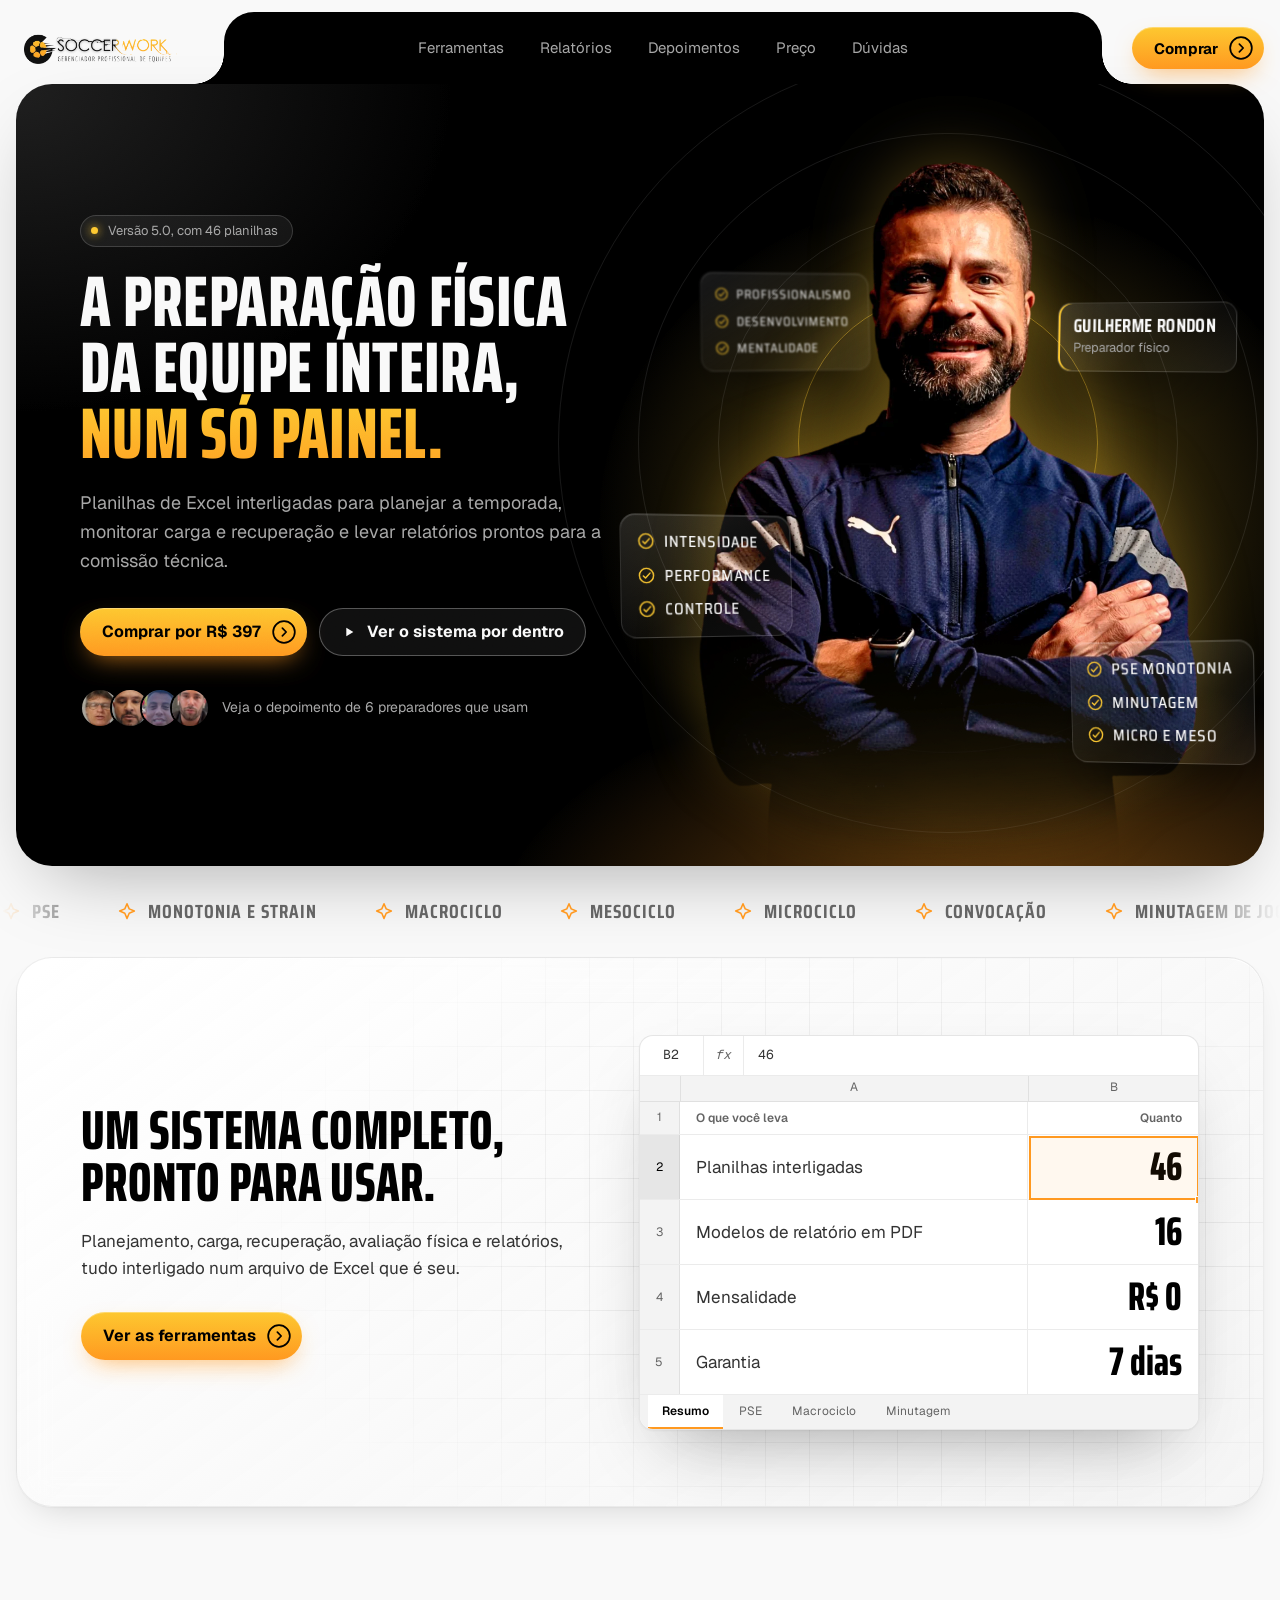
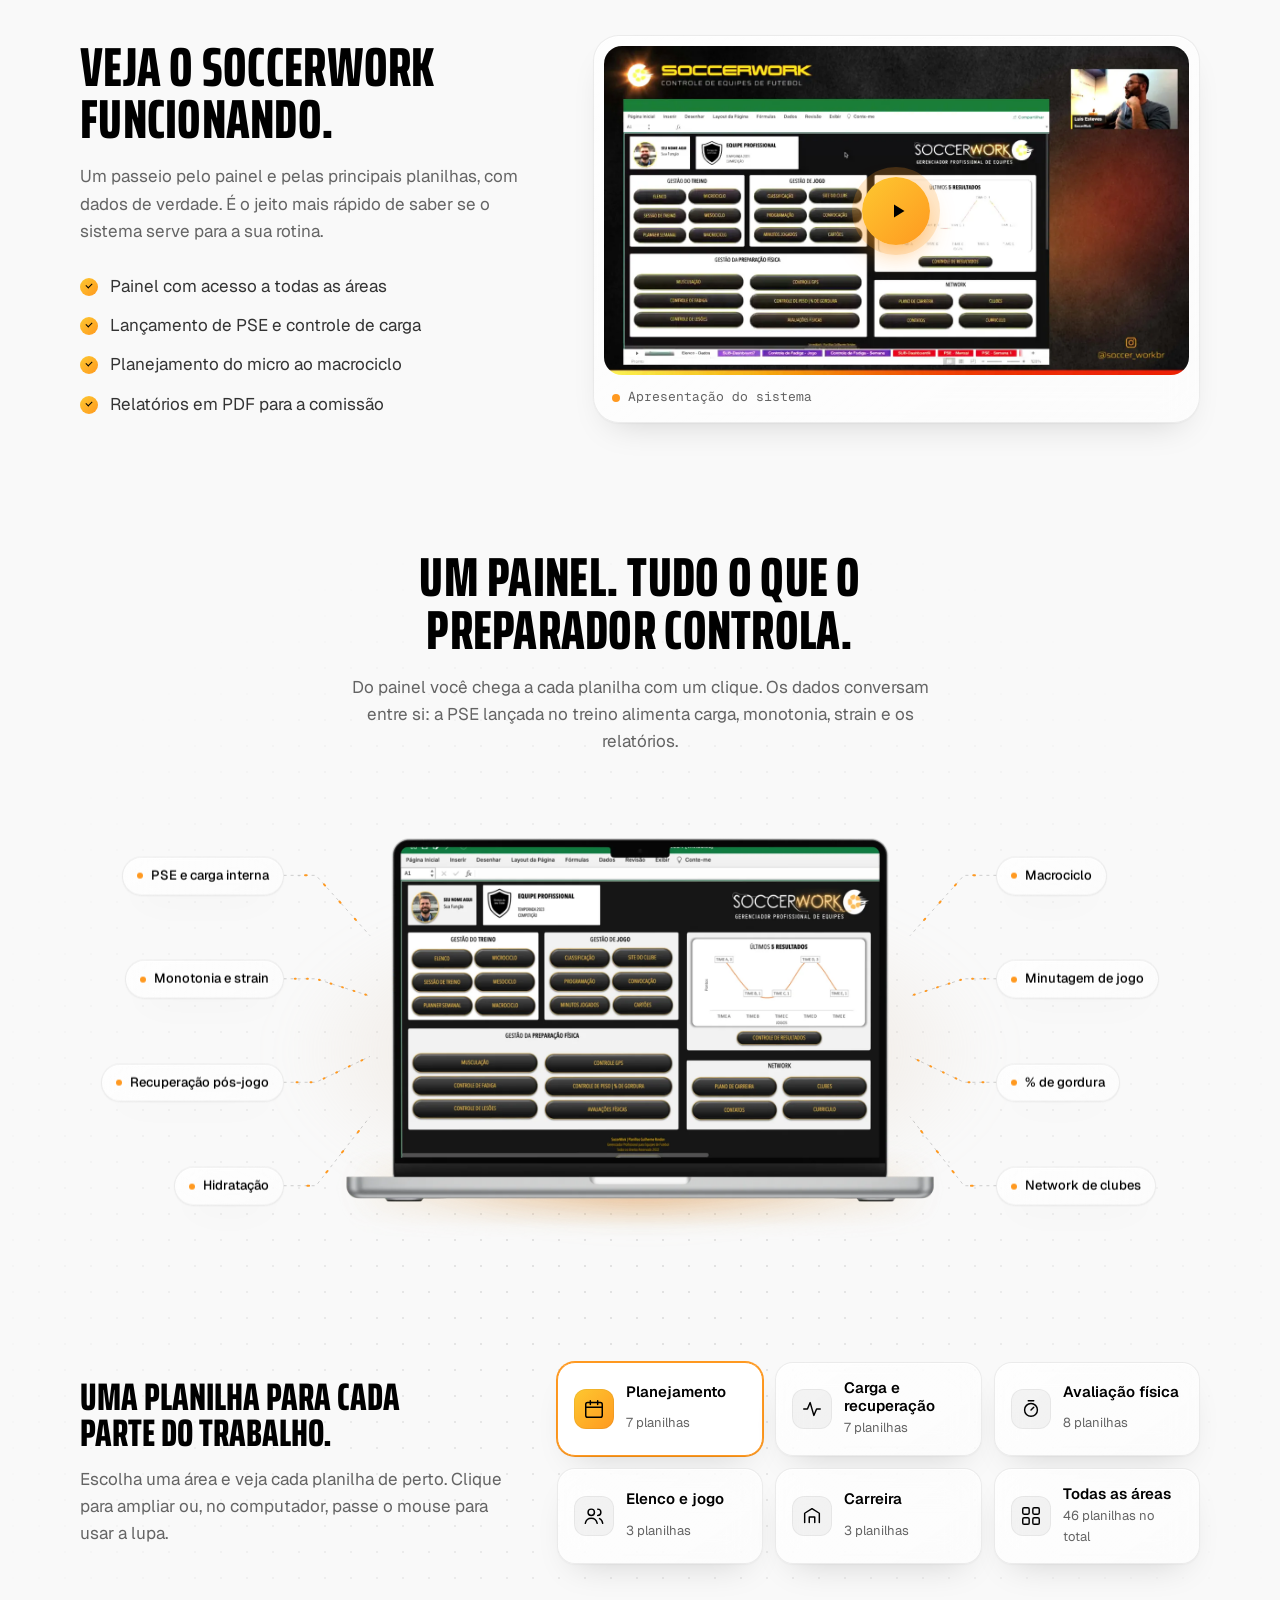
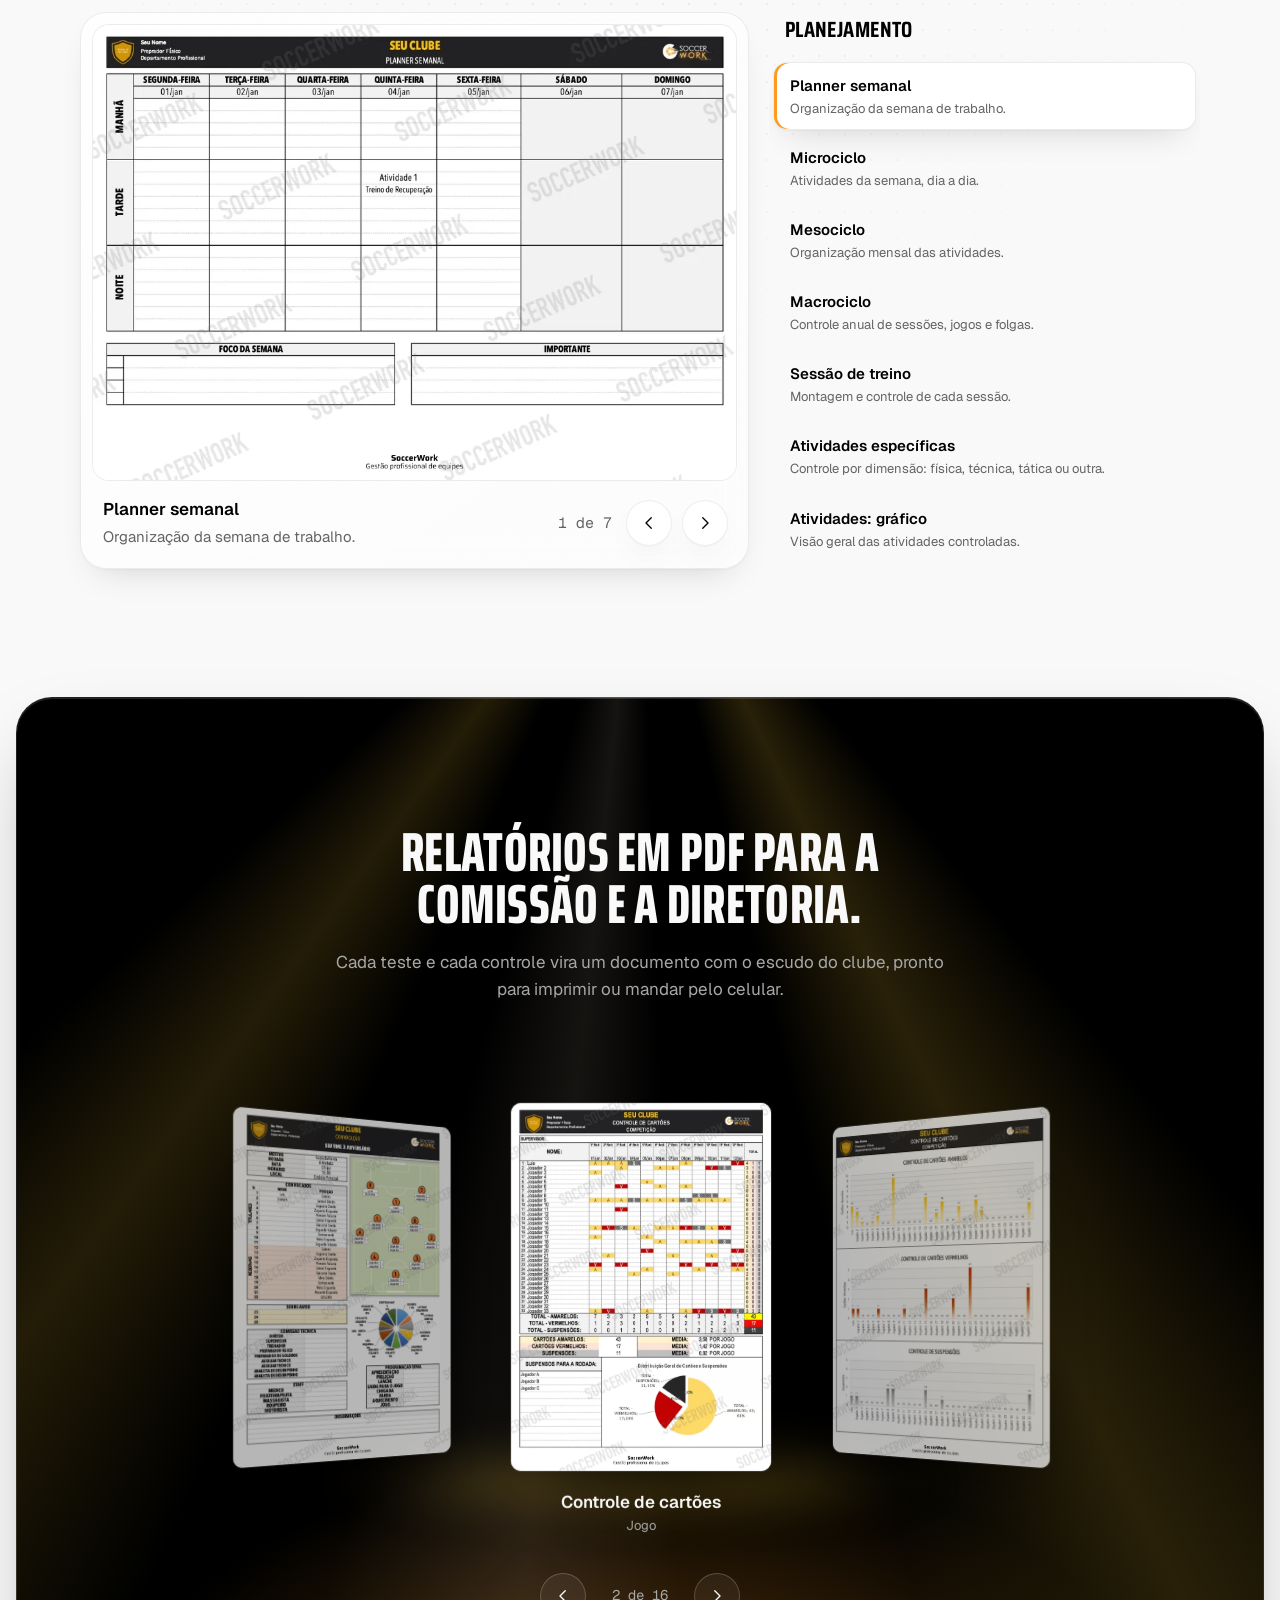
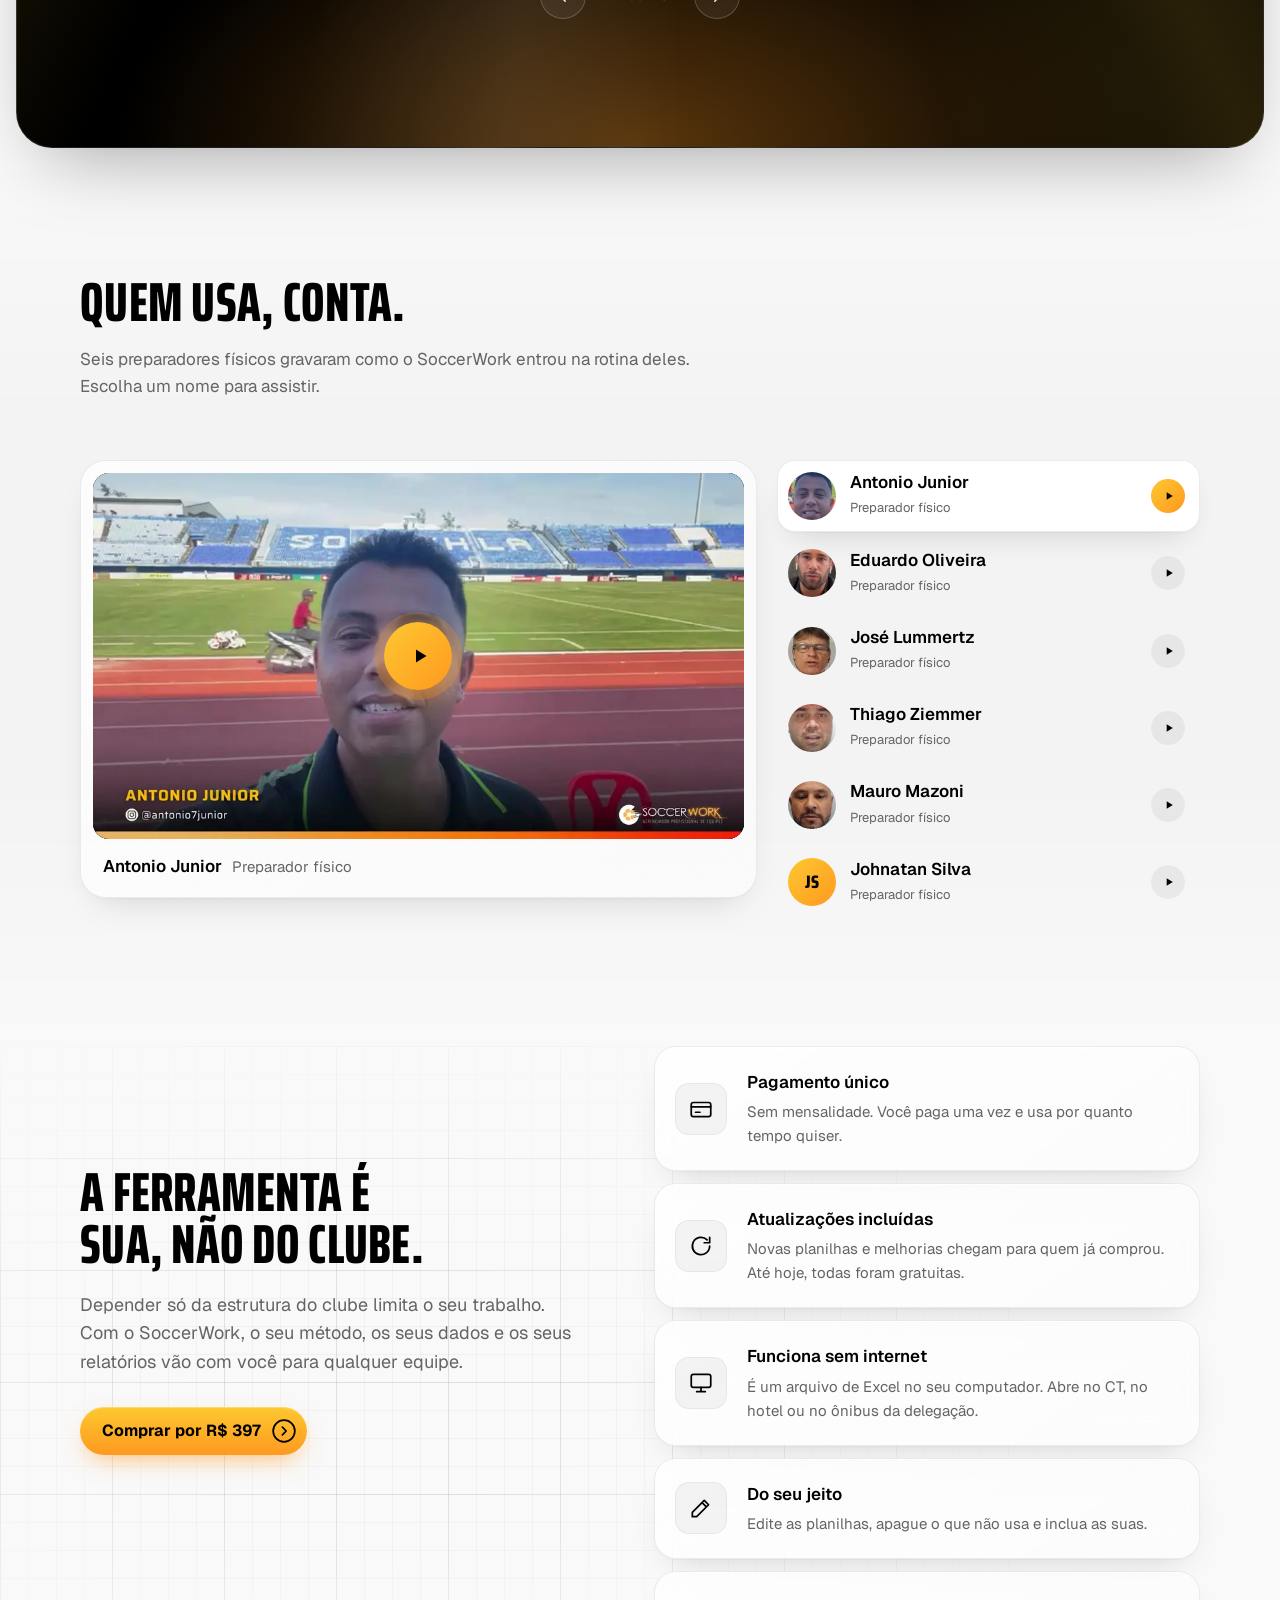
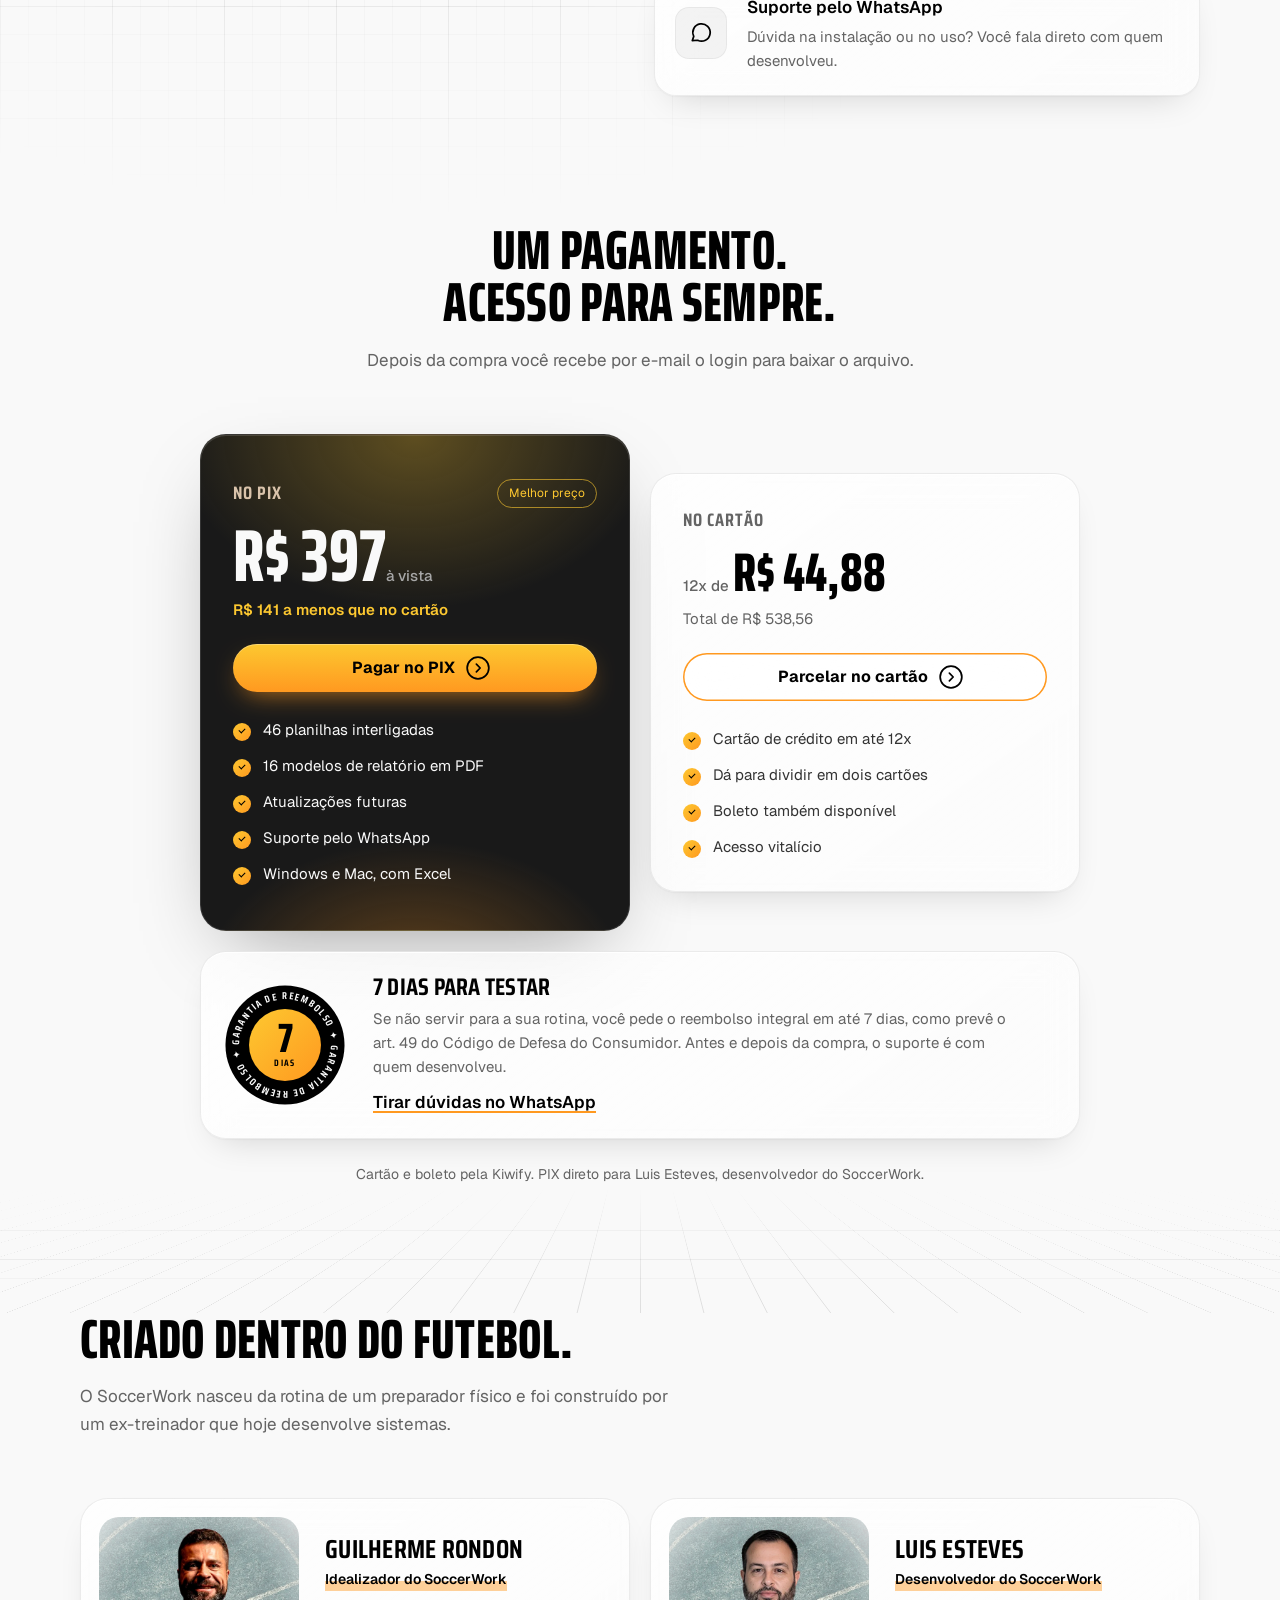
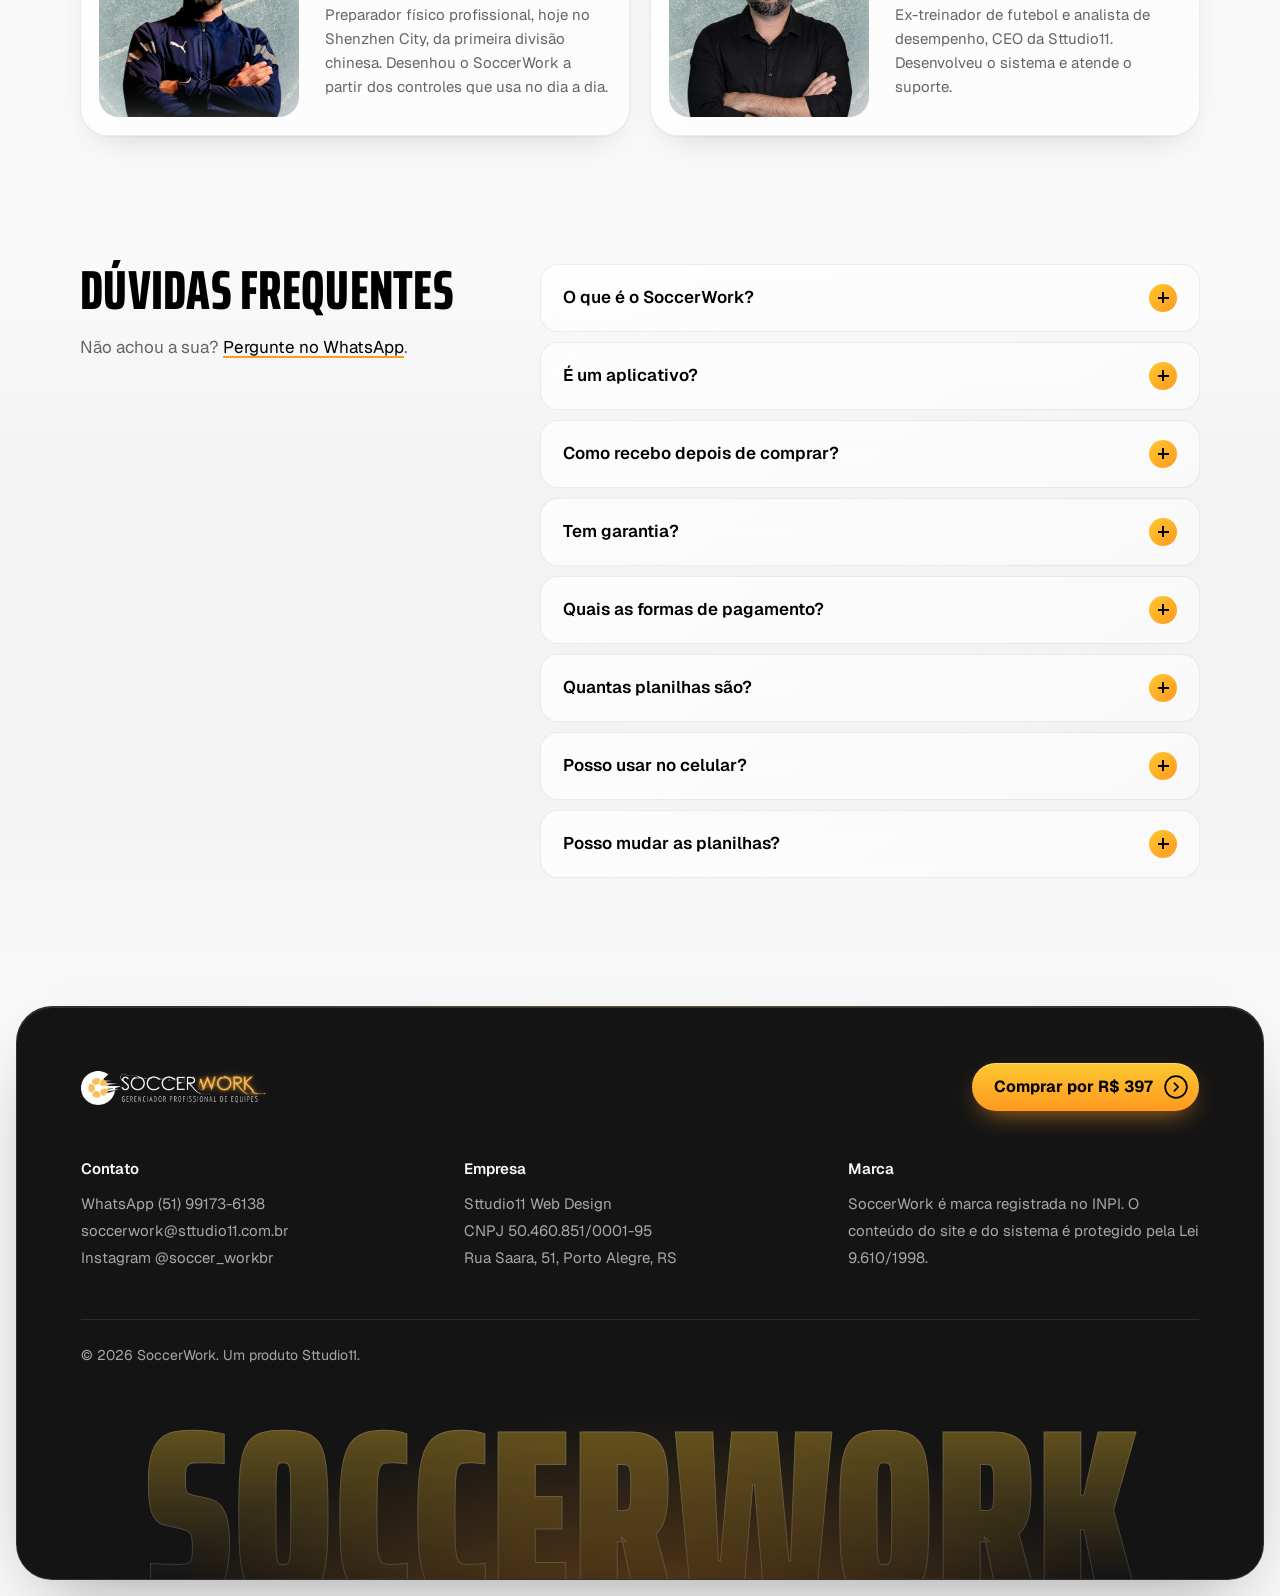
==== commit 7eb6f773: "Retira a seção "Você lança o treino" (guardada fora do site) Co-Authored-By: Claude Opus 5.5 <norepl" ====
--- a/index.html
+++ b/index.html
@@ -25,8 +25,8 @@
 <link rel="preconnect" href="https://fonts.googleapis.com">
 <link rel="preconnect" href="https://fonts.gstatic.com" crossorigin>
 <link href="https://fonts.googleapis.com/css2?family=Geist:wght@300..700&family=Geist+Mono:wght@400..600&family=Saira:wdth,wght@50..125,100..900&display=swap" rel="stylesheet">
-<link rel="stylesheet" href="css/claro.css?v=202610011200">
-<link rel="stylesheet" href="css/vidro.css?v=202610011200">
+<link rel="stylesheet" href="css/claro.css?v=202610011300">
+<link rel="stylesheet" href="css/vidro.css?v=202610011300">
 </head>
 <body>
 
@@ -193,47 +193,6 @@
           <li class="vidro d" style="--y:86%">Network de clubes</li>
         </ul>
         <img class="orbita-painel" data-protegido draggable="false" src="img/painel.webp" alt="Painel do SoccerWork aberto no Excel, num notebook" width="1400" height="990" loading="lazy">
-      </div>
-
-      <!-- momento de rolagem: o caminho de um treino até o relatório -->
-      <div class="fluxo">
-        <div class="fluxo-cabeca">
-          <h3 class="titulo-medio">Você lança o treino. O resto a planilha calcula.</h3>
-          <p>O caminho de uma sessão dentro do SoccerWork, com os campos da planilha de PSE. No exemplo, quarta-feira: 60 minutos com PSE 7.</p>
-        </div>
-        <ol class="fluxo-passos">
-          <li class="fp">
-            <div class="fp-vis fp-vis-1" aria-hidden="true">
-              <div class="celulas"><span><small>Vol.</small>60</span><span class="viva"><small>Int.</small>7</span></div>
-              <div class="escala"><i></i><i></i><i></i><i></i><i></i><i></i><i></i><i class="on"></i><i></i><i></i><i></i></div>
-            </div>
-            <strong>Lança o treino</strong>
-            <p>Volume em minutos e intensidade pela escala de PSE, de 0 a 10.</p>
-          </li>
-          <li class="fp">
-            <div class="fp-vis fp-vis-2" aria-hidden="true">
-              <div class="fx"><b>fx</b>=60*7</div>
-              <div class="celula-ci"><small>C.I.</small><span class="ci"><span class="ci-txt">420</span></span></div>
-            </div>
-            <strong>A carga sai na hora</strong>
-            <p>Carga interna é volume vezes intensidade. A conta fica com a planilha.</p>
-          </li>
-          <li class="fp">
-            <div class="fp-vis fp-vis-3" aria-hidden="true">
-              <div class="barras"><span style="--h:0.57;--j:0"><i></i>S</span><span style="--h:0.86;--j:1"><i></i>T</span><span style="--h:0.67;--j:2" class="hoje"><i></i>Q</span><span style="--h:0.48;--j:3"><i></i>Q</span><span style="--h:0.29;--j:4"><i></i>S</span><span style="--h:1;--j:5"><i></i>S</span><span style="--h:0;--j:6"><i></i>D</span></div>
-              <div class="indices"><span>Monotonia <b>1,63</b></span><span>Strain <b>3.952</b></span></div>
-            </div>
-            <strong>A semana fecha sozinha</strong>
-            <p>Média de carga, desvio padrão, monotonia e strain, semana a semana.</p>
-          </li>
-          <li class="fp">
-            <div class="fp-vis fp-vis-4" aria-hidden="true">
-              <div class="doc"><span class="doc-topo"><i></i></span><span class="doc-linha"></span><span class="doc-linha curta"></span><span class="doc-graf"><i style="--h:.5"></i><i style="--h:.8"></i><i style="--h:.65"></i><i style="--h:.4"></i><i style="--h:1"></i></span><span class="doc-linha"></span><b class="doc-selo">PDF</b></div>
-            </div>
-            <strong>O relatório fica pronto</strong>
-            <p>Em PDF, com o escudo do clube, pronto para a comissão técnica.</p>
-          </li>
-        </ol>
       </div>
 
       <div class="categorias">
--- a/css/claro.css
+++ b/css/claro.css
@@ -396,74 +396,6 @@
 .cat[aria-pressed="true"] { border-color: var(--laranja); background: linear-gradient(150deg, rgba(255, 153, 32, .08), var(--papel) 70%); }
 .cat[aria-pressed="true"] svg { background: linear-gradient(135deg, var(--laranja-vivo), var(--laranja)); stroke: var(--preto); }
 
-/* momento de rolagem: do treino ao relatório */
-.fluxo { margin: 0 auto clamp(72px, 9vw, 120px); }
-.fluxo-cabeca { max-width: 660px; margin: 0 auto 44px; text-align: center; }
-.fluxo-cabeca p { margin-top: 14px; color: var(--cinza); }
-.fluxo-passos {
-  position: relative; list-style: none; margin: 0; padding: 0;
-  display: grid; grid-template-columns: repeat(4, minmax(0, 1fr)); gap: 20px;
-  counter-reset: passo; view-timeline-name: --fluxo;
-}
-.fluxo-passos::before, .fluxo-passos::after { /* trilho que liga os números */
-  content: ""; position: absolute; left: 12.5%; right: 12.5%; top: 21px; height: 2px; border-radius: 2px;
-  background: var(--linha);
-}
-.fluxo-passos::after { background: linear-gradient(90deg, var(--laranja-vivo), var(--laranja)); transform-origin: 0 50%; }
-.fp { --tl: --fluxo; counter-increment: passo; position: relative; display: grid; align-content: start; gap: 6px; text-align: center; }
-.fp:nth-child(1) { --a: 10%; }
-.fp:nth-child(2) { --a: 18%; }
-.fp:nth-child(3) { --a: 26%; }
-.fp:nth-child(4) { --a: 34%; }
-.fp::before {
-  content: counter(passo); position: relative; z-index: 1;
-  width: 44px; height: 44px; margin: 0 auto 14px; border-radius: 50%; display: grid; place-items: center;
-  font-family: var(--display); font-stretch: 75%; font-weight: 800; font-size: 1.25rem; color: var(--preto);
-  background: linear-gradient(135deg, var(--laranja-vivo), var(--laranja));
-  box-shadow: 0 0 0 6px var(--branco), 0 10px 24px -8px rgba(255, 153, 32, .8);
-}
-.fp strong { font-size: 1.0625rem; font-weight: 600; color: var(--preto); }
-.fp p { max-width: 30ch; margin-inline: auto; font-size: .9375rem; line-height: 1.5; color: var(--cinza); }
-.fp-vis {
-  height: 156px; margin-bottom: 12px; padding: 16px; border-radius: 22px;
-  display: grid; place-content: center; justify-items: center; gap: 14px;
-  background: var(--papel); border: 1px solid var(--linha); box-shadow: var(--sombra);
-}
-/* 1: células de volume e intensidade + escala de PSE */
-.celulas { display: flex; border: 1px solid rgba(0, 0, 0, .12); border-radius: 8px; overflow: hidden; background: var(--papel); }
-.celulas span { display: grid; min-width: 72px; padding: 6px 12px 8px; text-align: center; font-family: var(--display); font-stretch: 62.5%; font-weight: 800; font-size: 2.1rem; line-height: 1; color: var(--preto); }
-.celulas span + span { border-left: 1px solid rgba(0, 0, 0, .12); }
-.celulas small, .celula-ci small { margin-bottom: 4px; font-family: var(--mono); font-stretch: 100%; font-size: .6875rem; font-weight: 500; line-height: 1.2; color: var(--cinza); }
-.celulas .viva { box-shadow: inset 0 0 0 2px var(--laranja); background: rgba(255, 153, 32, .07); }
-.escala { display: flex; gap: 4px; }
-.escala i { width: 10px; height: 10px; border-radius: 3px; background: rgba(0, 0, 0, .08); }
-.escala i:nth-child(-n+8) { background: rgba(255, 153, 32, .35); }
-.escala i.on { background: var(--laranja); box-shadow: 0 0 0 3px rgba(255, 153, 32, .25); }
-/* 2: fórmula e carga interna */
-.fx { padding: 5px 12px; border-radius: 8px; background: rgba(0, 0, 0, .045); font-family: var(--mono); font-size: .8125rem; color: var(--grafite); }
-.fx b { margin-right: 10px; font-style: italic; font-weight: 500; color: var(--cinza); }
-.celula-ci { display: grid; justify-items: center; min-width: 120px; padding: 8px 18px 10px; border-radius: 8px; background: rgba(255, 153, 32, .07); box-shadow: inset 0 0 0 2px var(--laranja); }
-.ci { position: relative; font-family: var(--display); font-stretch: 62.5%; font-weight: 800; font-size: 2.6rem; line-height: 1; color: var(--preto); }
-/* 3: carga da semana */
-.barras { display: flex; align-items: flex-end; gap: 7px; height: 84px; }
-.barras span { display: grid; justify-items: center; gap: 5px; font-family: var(--mono); font-size: .6875rem; color: var(--cinza); }
-.barras i { width: 14px; height: calc(var(--h) * 60px + 2px); border-radius: 4px 4px 2px 2px; background: rgba(0, 0, 0, .12); transform-origin: 50% 100%; }
-.barras .hoje i { background: linear-gradient(180deg, var(--laranja-vivo), var(--laranja)); }
-.barras .hoje { color: var(--preto); font-weight: 600; }
-.indices { display: flex; gap: 6px; }
-.indices span { padding: 3px 9px; border-radius: 999px; background: rgba(0, 0, 0, .045); font-size: .75rem; color: var(--cinza); white-space: nowrap; }
-.indices b { color: var(--preto); font-weight: 600; }
-/* 4: relatório em PDF */
-.doc { position: relative; display: grid; align-content: start; gap: 6px; width: 92px; height: 118px; padding: 0 0 10px; border-radius: 6px; overflow: hidden; background: var(--papel); box-shadow: 0 0 0 1px var(--linha), 0 16px 30px -14px rgba(0, 0, 0, .4); }
-.doc-topo { display: flex; align-items: center; height: 20px; padding: 0 7px; background: var(--preto); }
-.doc-topo i { width: 9px; height: 11px; border-radius: 2px 2px 5px 5px; background: var(--laranja-vivo); }
-.doc-linha { height: 4px; margin: 0 9px; border-radius: 2px; background: rgba(0, 0, 0, .12); }
-.doc-linha.curta { width: 50%; }
-.doc-graf { display: flex; align-items: flex-end; gap: 4px; height: 38px; margin: 4px 9px 0; padding: 4px; border-radius: 3px; background: rgba(0, 0, 0, .04); }
-.doc-graf i { flex: 1; height: calc(var(--h) * 100%); border-radius: 1px; background: var(--laranja); transform-origin: 50% 100%; }
-.doc-selo { position: absolute; right: -8px; bottom: -6px; padding: 5px 9px; border-radius: 7px; font-size: .6875rem; font-weight: 700; letter-spacing: .04em; color: var(--preto); background: linear-gradient(135deg, var(--laranja-vivo), var(--laranja)); box-shadow: 0 6px 16px -6px rgba(255, 153, 32, .9); }
-.fp-vis-4 { padding-right: 24px; }
-
 /* vitrine: uma planilha grande com lupa + lista da área */
 .vitrine { display: grid; grid-template-columns: minmax(0, 1.55fr) minmax(0, 1fr); gap: 20px; align-items: start; }
 .vit-palco { padding: 12px; border-radius: 26px; }
@@ -716,34 +648,6 @@
   .flut { animation: entra 1.1s cubic-bezier(.2, .7, .2, 1) var(--e, 1s) both; }
 }
 @keyframes desliza { to { transform: translateX(-50%); } }
-
-@property --ci { syntax: "<integer>"; inherits: false; initial-value: 420; }
-@supports (animation-timeline: view()) {
-  @media (prefers-reduced-motion: no-preference) {
-    .fluxo-passos::after { animation: trilho linear both; animation-timeline: --fluxo; animation-range: cover 10% cover 44%; }
-    .fp, .fp::before, .fp-vis .viva, .escala i.on, .ci::after, .barras i, .indices, .doc, .doc-graf i, .doc-selo {
-      animation-timeline: var(--tl); animation-fill-mode: both; animation-timing-function: linear;
-    }
-    .fp { animation-name: apagado; animation-range: cover calc(var(--a) - 4%) cover var(--a); }
-    .fp::before { animation-name: numero; animation-range: cover var(--a) cover calc(var(--a) + 3%); }
-    .fp-vis .viva, .escala i.on { animation-name: acende; animation-range: cover calc(var(--a) + 1%) cover calc(var(--a) + 5%); }
-    .ci-txt { visibility: hidden; }
-    .ci::after { content: counter(ci); counter-reset: ci var(--ci); position: absolute; inset: 0; animation-name: conta; animation-range: cover calc(var(--a) + 1%) cover calc(var(--a) + 7%); }
-    .barras i { animation-name: cresce; animation-range: cover calc(var(--a) + var(--j) * .8%) cover calc(var(--a) + 3% + var(--j) * .8%); }
-    .indices { animation-name: surge; animation-range: cover calc(var(--a) + 6%) cover calc(var(--a) + 9%); }
-    .doc { animation-name: sobe-doc; animation-range: cover var(--a) cover calc(var(--a) + 5%); }
-    .doc-graf i { animation-name: cresce; animation-range: cover calc(var(--a) + 3%) cover calc(var(--a) + 7%); }
-    .doc-selo { animation-name: carimbo; animation-range: cover calc(var(--a) + 6%) cover calc(var(--a) + 8%); }
-  }
-}
-@keyframes trilho { from { scale: 0 1; } }
-@keyframes apagado { from { opacity: .3; } }
-@keyframes numero { from { background: #E4E4E4; box-shadow: 0 0 0 6px var(--branco); } }
-@keyframes acende { from { box-shadow: none; background: transparent; } }
-@keyframes conta { from { --ci: 0; } }
-@keyframes cresce { from { scale: 1 0; } }
-@keyframes sobe-doc { from { translate: 0 18px; opacity: 0; } }
-@keyframes carimbo { from { scale: 1.6; opacity: 0; } }
 @keyframes surge { from { opacity: 0; translate: 0 18px; } to { opacity: 1; translate: 0 0; } }
 @keyframes sobe { from { opacity: 0; translate: 0 6%; } to { opacity: 1; translate: 0 0; } }
 @keyframes entra { from { opacity: 0; scale: .75; filter: blur(12px); } }
@@ -776,9 +680,6 @@
   .dif-texto { position: static; }
   .vitrine, .depo-vitrine { grid-template-columns: minmax(0, 1fr); }
   .vit-lista { max-height: 360px; }
-  .fluxo-passos { grid-template-columns: repeat(2, minmax(0, 1fr)); row-gap: 40px; }
-  .fluxo-passos::before, .fluxo-passos::after { display: none; }
-  .fp { view-timeline-name: --passo; --tl: --passo; --a: 30% !important; } /* cada passo acende ao entrar na tela */
   .planos { grid-template-columns: 1fr; max-width: 480px; }
   .garantia { max-width: 480px; grid-template-columns: minmax(0, 1fr); justify-items: center; text-align: center; padding: 28px 24px; }
   .quem-grade { grid-template-columns: 1fr; }
@@ -803,7 +704,6 @@
   .pl-linha dt { padding: 0 10px; font-size: .875rem; line-height: 1.3; }
   .pl-linha dd { padding: 10px; font-size: 2rem; }
   .pl-titulos dd { padding-block: 8px; font-size: .75rem; }
-  .fluxo-passos { grid-template-columns: minmax(0, 1fr); }
   .cabeca-linha { display: block; }
   .cabeca-linha .setas { display: none; }
   .cat-grade { grid-template-columns: repeat(2, minmax(0, 1fr)); }
--- a/css/vidro.css
+++ b/css/vidro.css
@@ -19,7 +19,7 @@
 #duvidas.atm-grade::before { display: none; }
 
 /* ---------- vidro claro ---------- */
-.vidro, .plano, .num-cartao, .barra-fixa, .fp-vis, .garantia {
+.vidro, .plano, .num-cartao, .barra-fixa, .garantia {
   background: var(--vidro-bg);
   border: 1px solid var(--vidro-borda);
   -webkit-backdrop-filter: var(--vidro-desfoque); backdrop-filter: var(--vidro-desfoque);
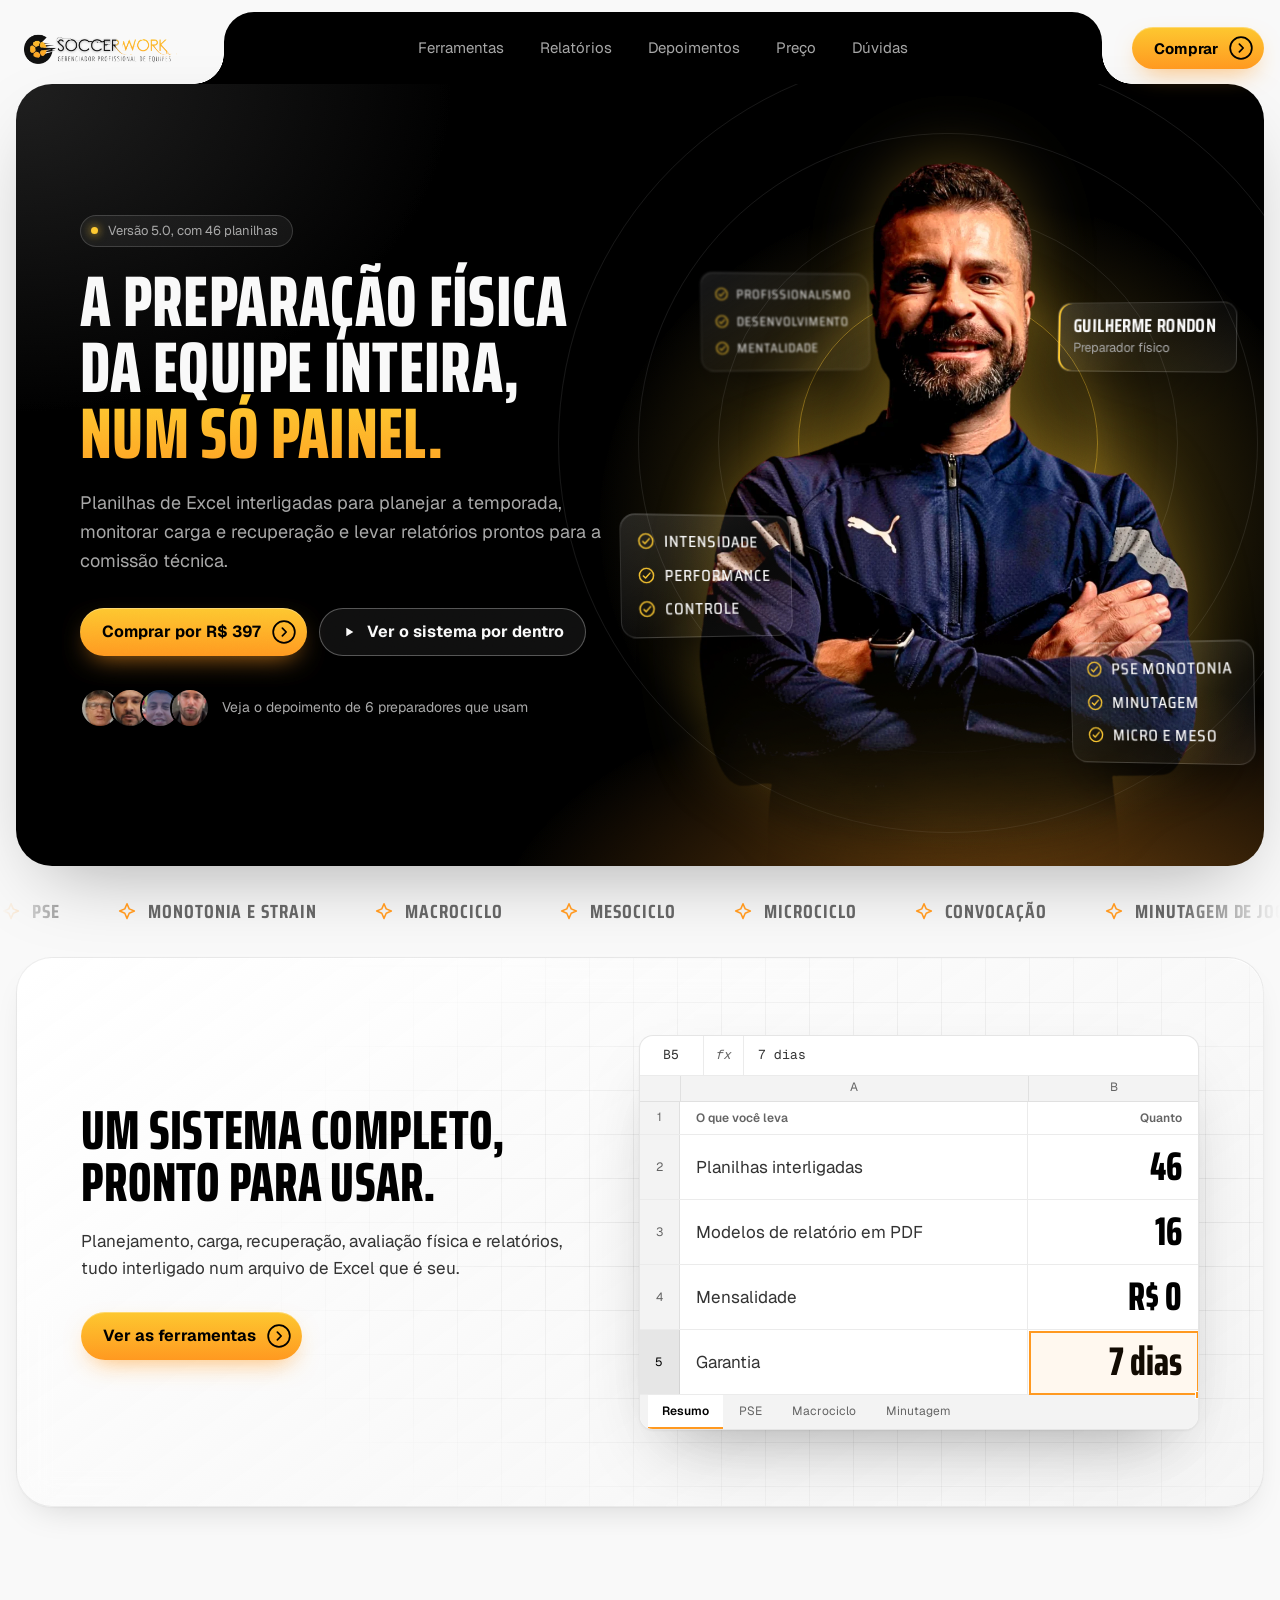
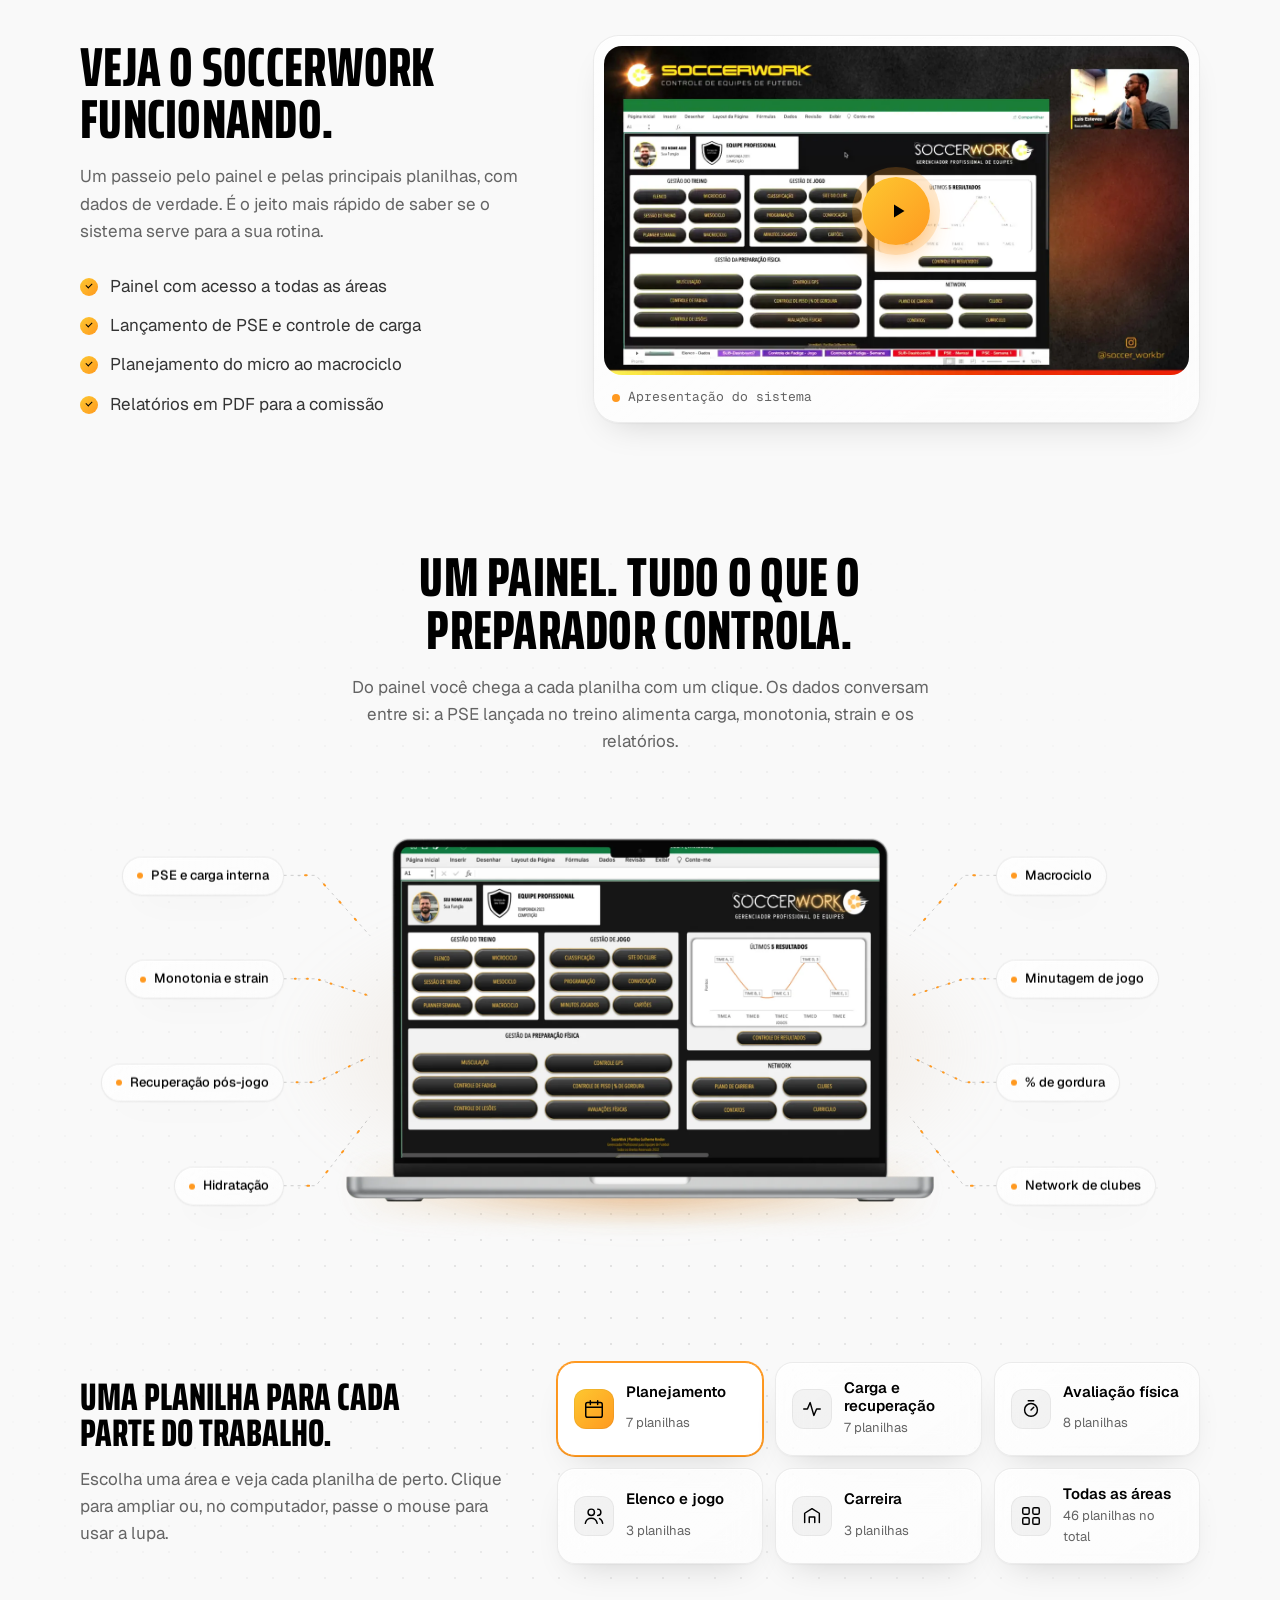
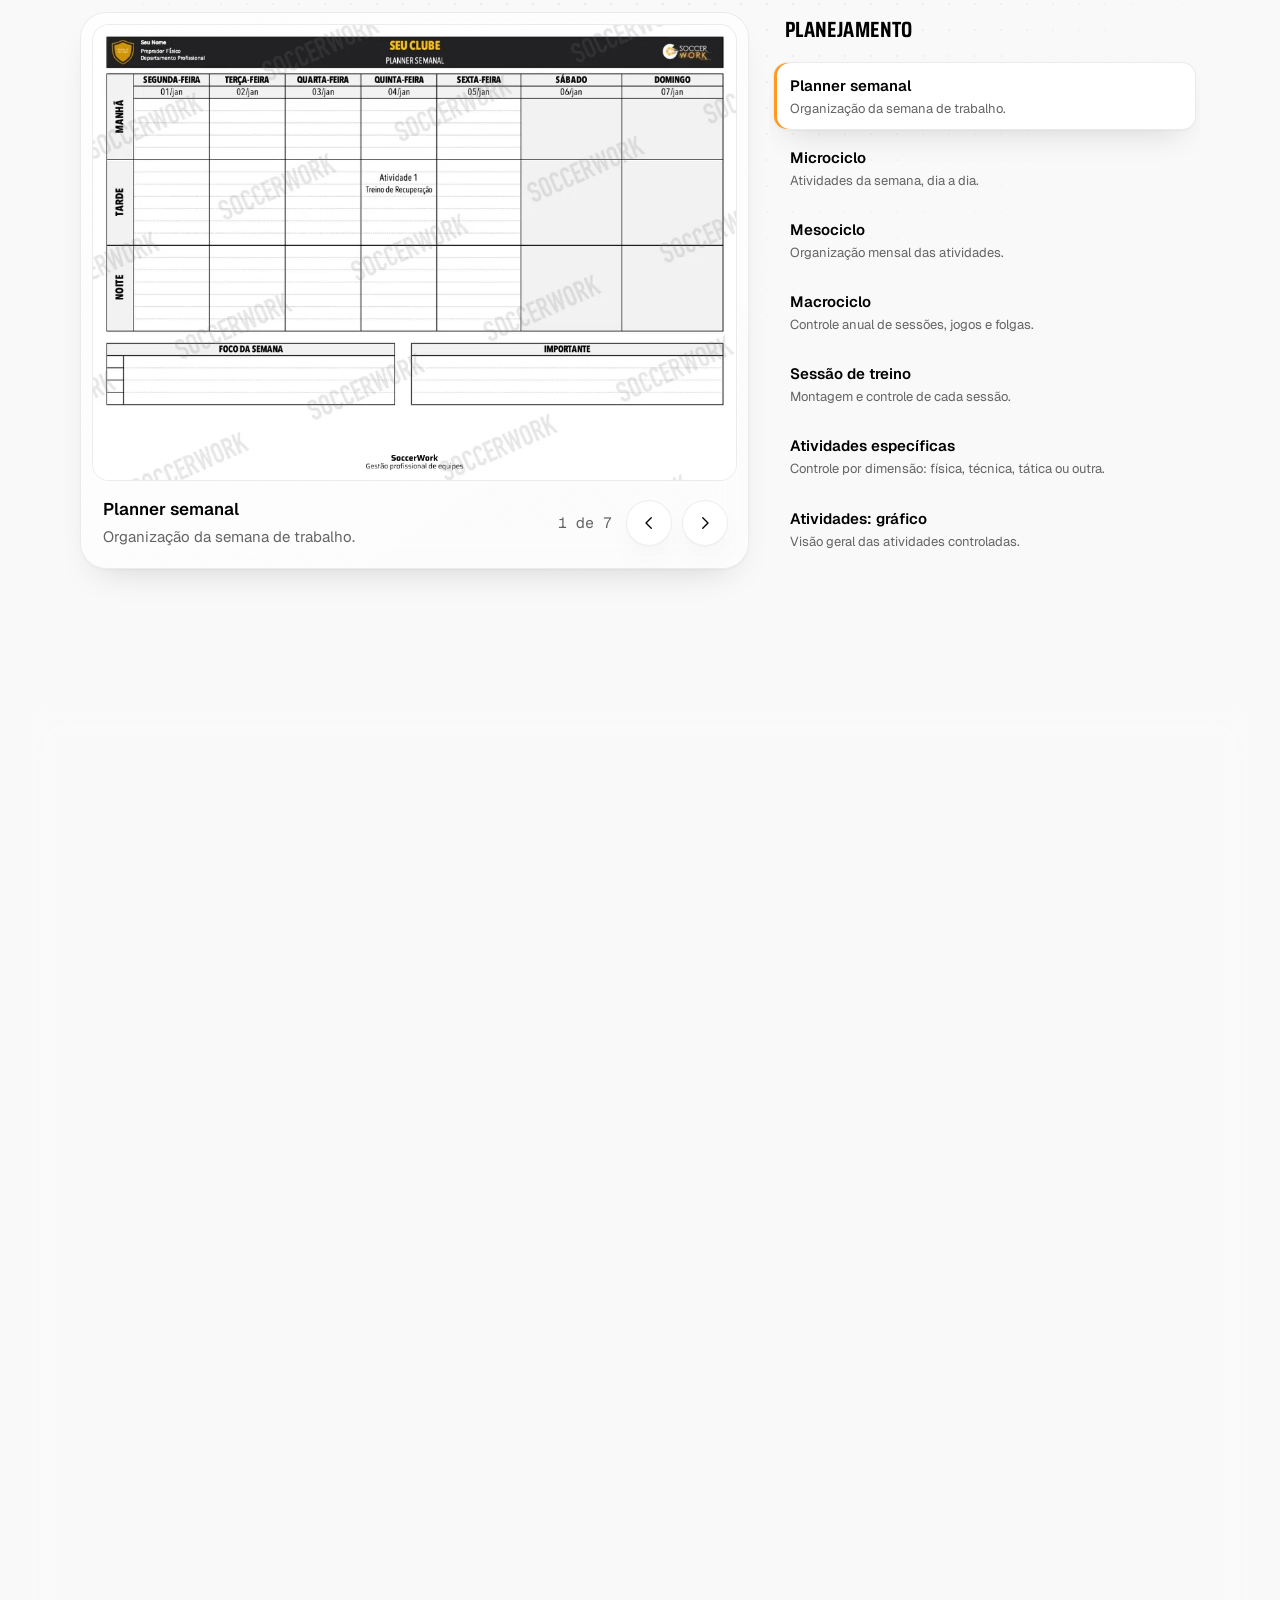
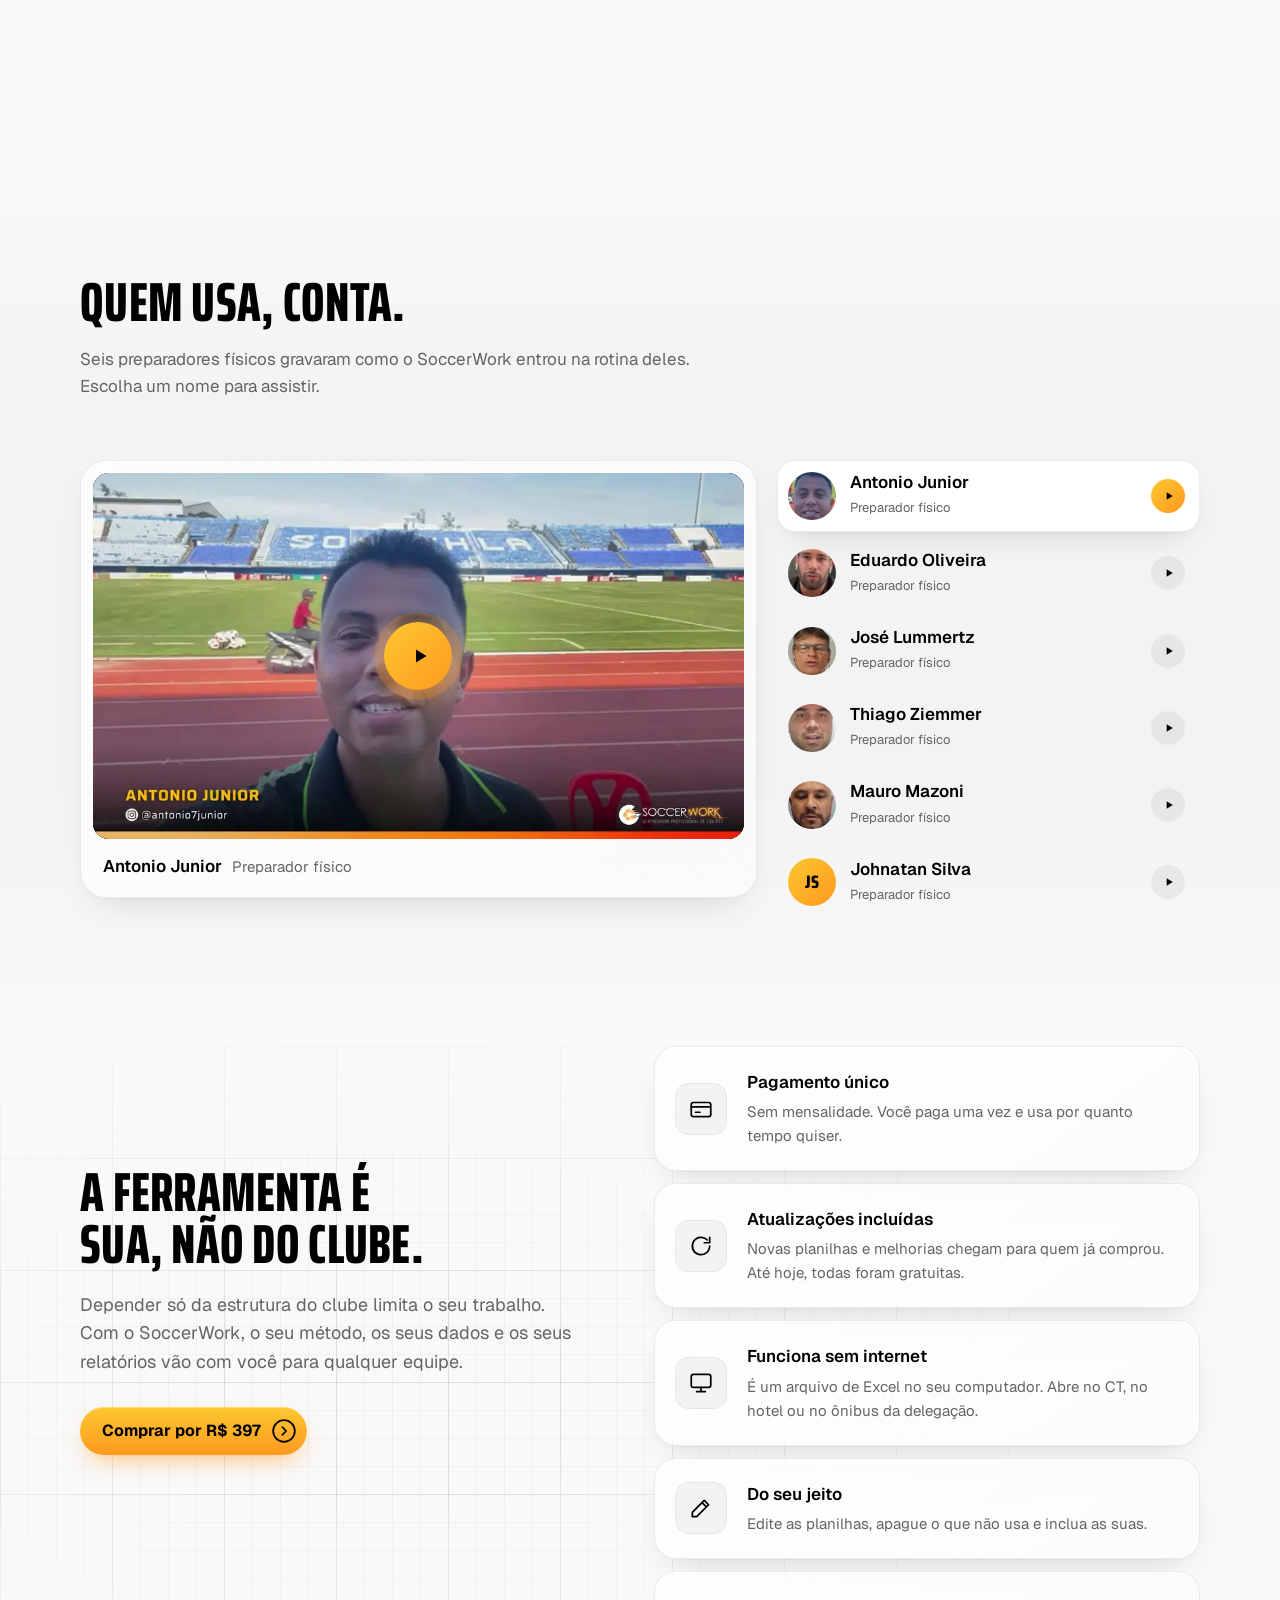
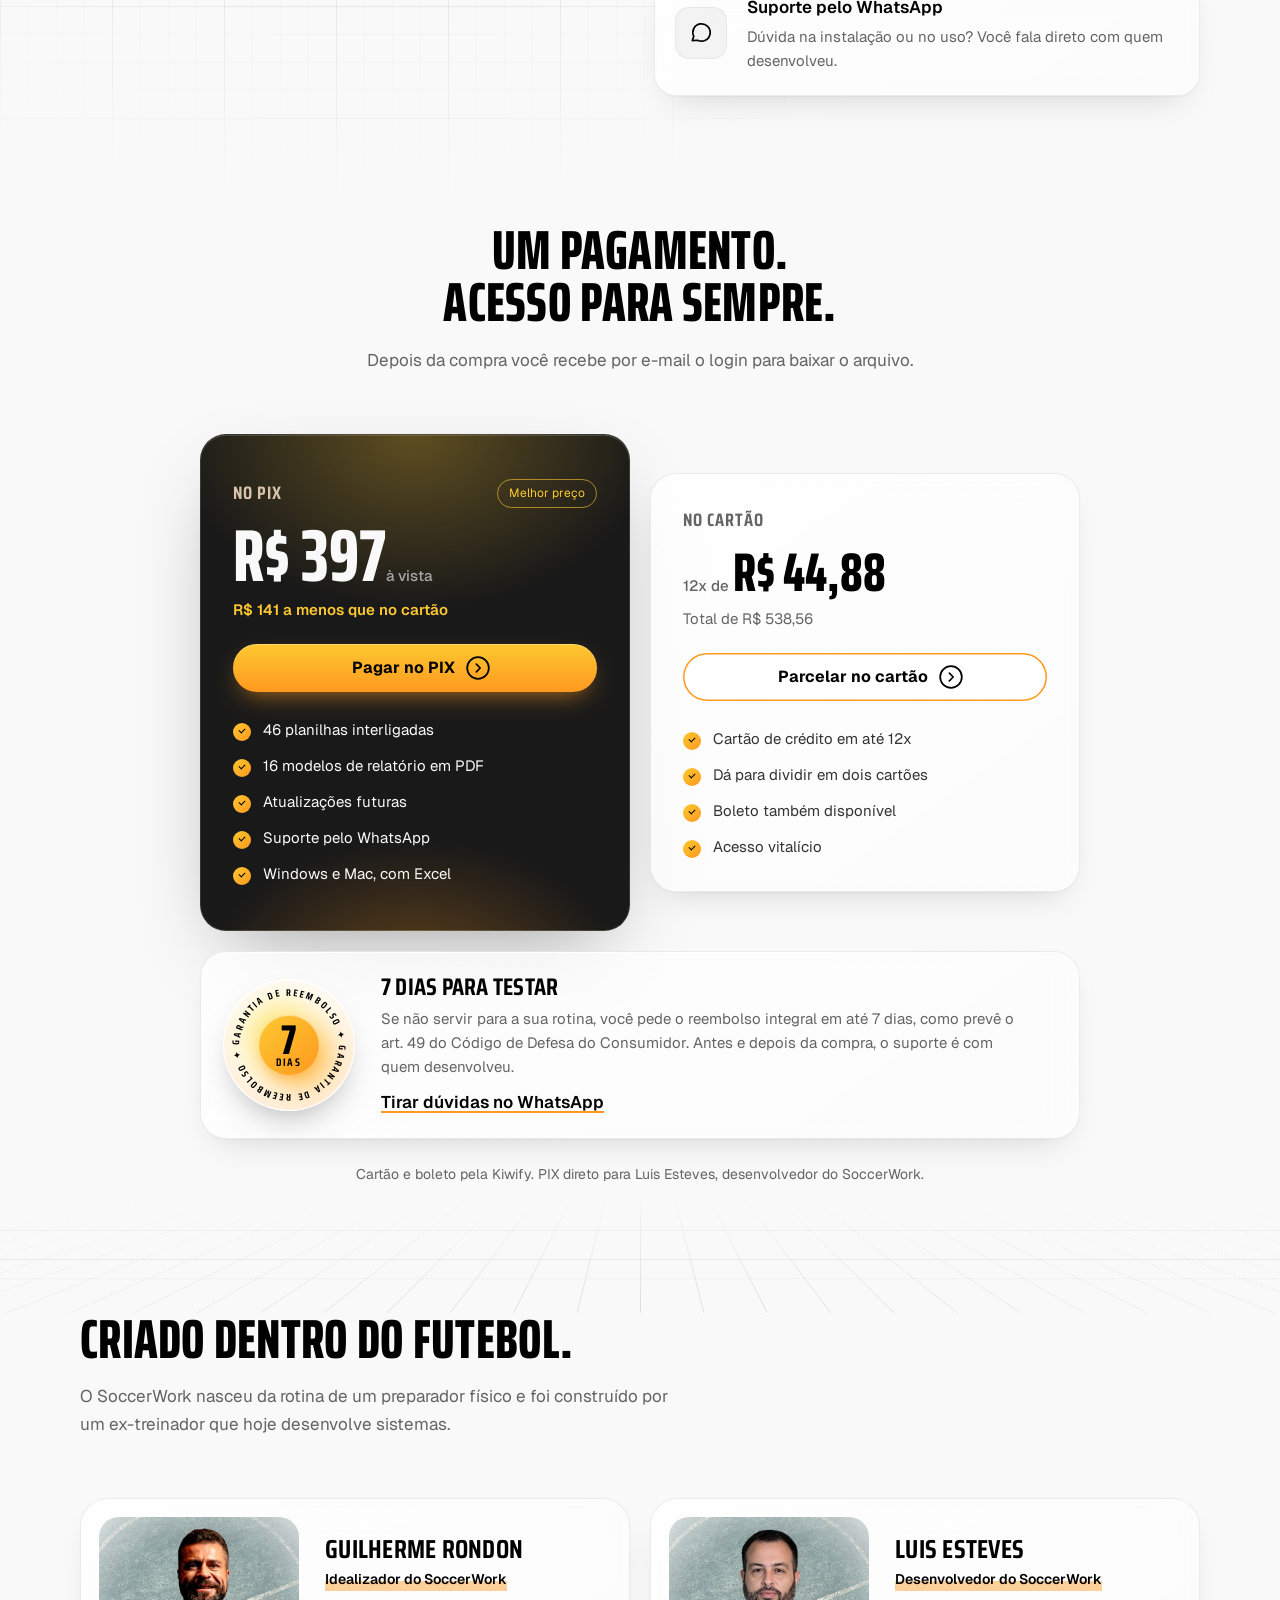
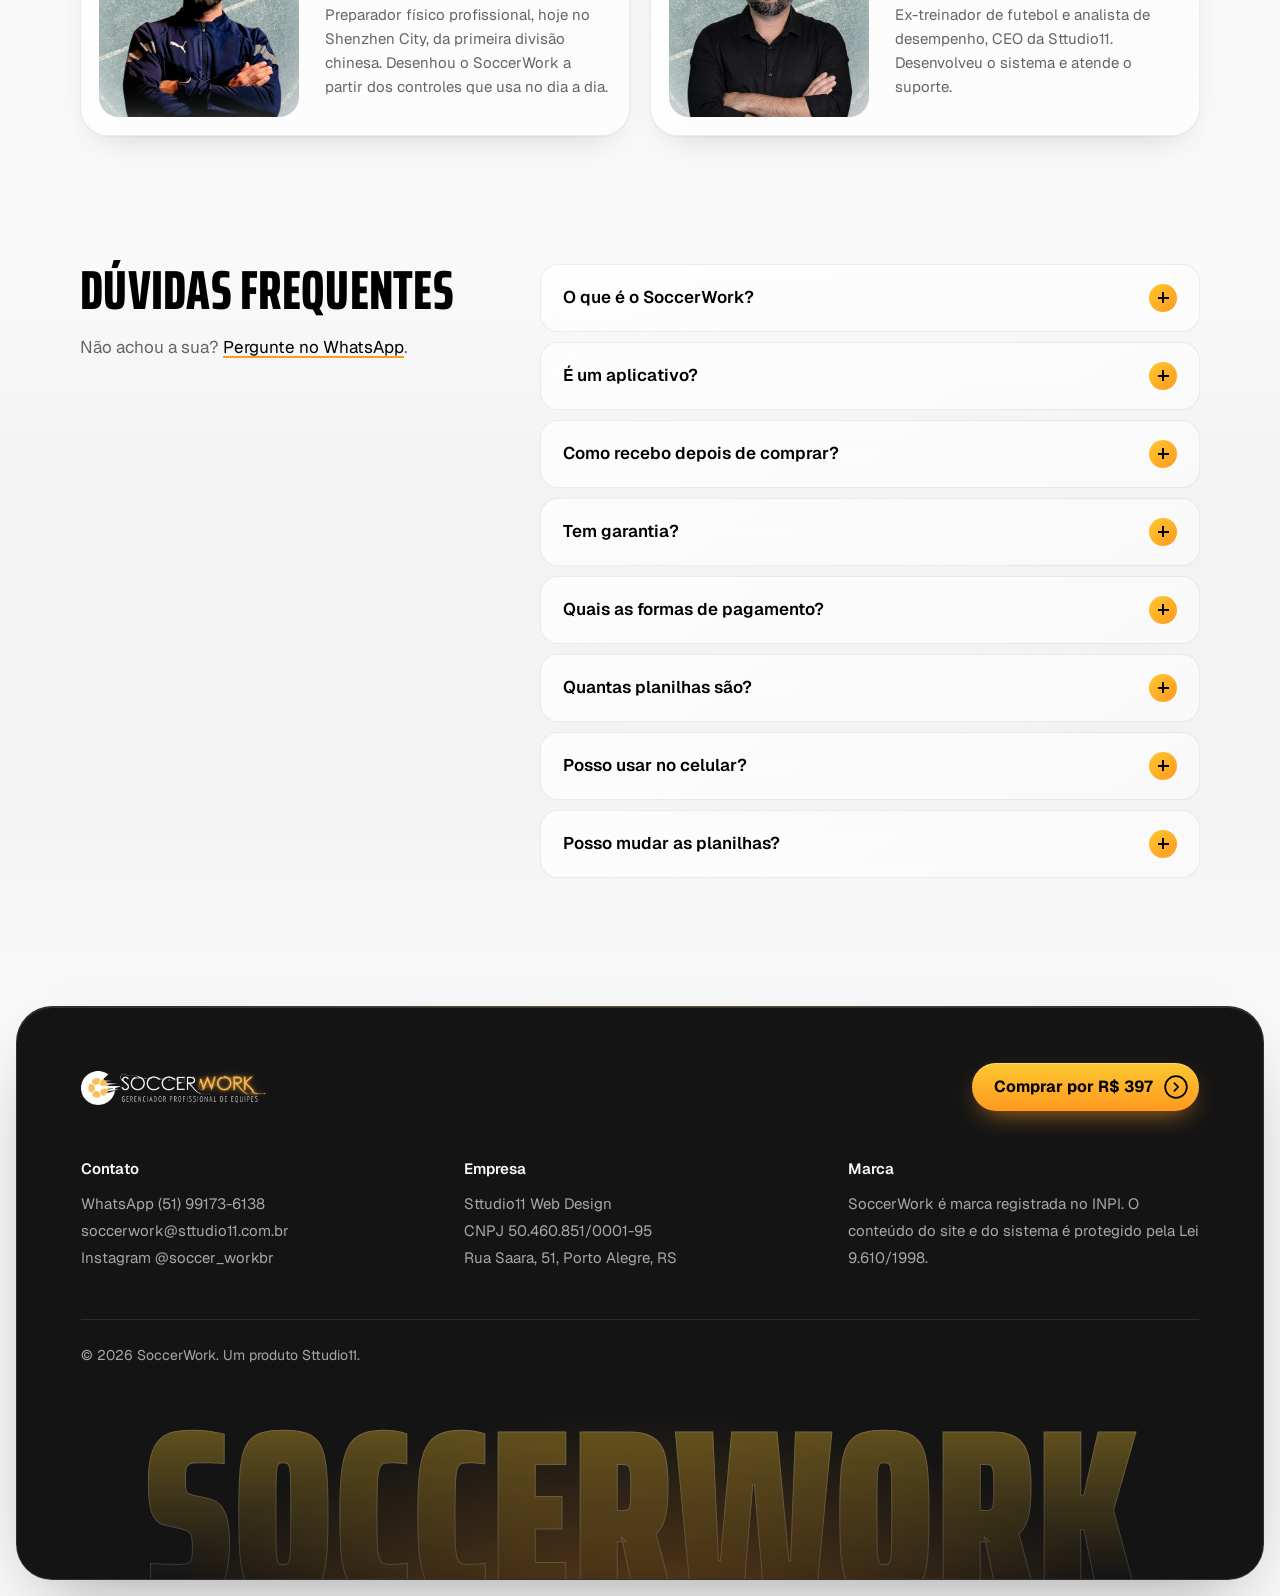
==== commit 1b890283: "Hero mobile sem caixas no rosto, selo de garantia em vidro girando e textos centralizados no celular" ====
--- a/index.html
+++ b/index.html
@@ -25,7 +25,7 @@
 <link rel="preconnect" href="https://fonts.googleapis.com">
 <link rel="preconnect" href="https://fonts.gstatic.com" crossorigin>
 <link href="https://fonts.googleapis.com/css2?family=Geist:wght@300..700&family=Geist+Mono:wght@400..600&family=Saira:wdth,wght@50..125,100..900&display=swap" rel="stylesheet">
-<link rel="stylesheet" href="css/claro.css?v=202610011300">
+<link rel="stylesheet" href="css/claro.css?v=202610011415">
 <link rel="stylesheet" href="css/vidro.css?v=202610011300">
 </head>
 <body>
@@ -93,7 +93,7 @@
           <div class="flut longe" style="--l:-4%;--t:14%;--ry:14deg;--rx:5deg;--prof:.4;--s:.8;--e:1.1s;--dur:9s">
             <ul class="vidro rotulo"><li><svg viewBox="0 0 24 24"><circle cx="12" cy="12" r="9"/><path d="M8 12.5l2.7 2.7L16.5 9"/></svg>Profissionalismo</li><li><svg viewBox="0 0 24 24"><circle cx="12" cy="12" r="9"/><path d="M8 12.5l2.7 2.7L16.5 9"/></svg>Desenvolvimento</li><li><svg viewBox="0 0 24 24"><circle cx="12" cy="12" r="9"/><path d="M8 12.5l2.7 2.7L16.5 9"/></svg>Mentalidade</li></ul>
           </div>
-          <div class="flut" style="--r:-8%;--t:20%;--ry:-14deg;--rx:3deg;--prof:.7;--e:1s;--dur:8s">
+          <div class="flut f-nome" style="--r:-8%;--t:20%;--ry:-14deg;--rx:3deg;--prof:.7;--e:1s;--dur:8s">
             <div class="vidro nome-tag"><strong>Guilherme Rondon</strong><span>Preparador físico</span></div>
           </div>
           <div class="flut c-dir" style="--r:-12%;--t:68%;--ry:-18deg;--rx:-4deg;--prof:1.25;--e:1.2s;--dur:6.8s">
@@ -420,14 +420,17 @@
       </div>
 
       <div class="garantia">
-        <svg class="garantia-selo" viewBox="0 0 200 200" aria-hidden="true">
-          <defs><linearGradient id="gs-grad" x1="0" y1="0" x2="1" y2="1"><stop offset="0" stop-color="#FDC830"/><stop offset="1" stop-color="#FF9920"/></linearGradient><path id="giro" d="M100 100m-74 0a74 74 0 1 1 148 0a74 74 0 1 1-148 0"/></defs>
-          <circle cx="100" cy="100" r="96" class="gs-borda"/>
-          <circle cx="100" cy="100" r="58" class="gs-miolo"/>
-          <text class="gs-giro"><textPath href="#giro" textLength="458">GARANTIA DE REEMBOLSO ✦ GARANTIA DE REEMBOLSO ✦</textPath></text>
-          <text class="gs-num" x="100" y="112" text-anchor="middle">7</text>
-          <text class="gs-dias" x="100" y="134" text-anchor="middle">DIAS</text>
-        </svg>
+        <!-- selo: anel de texto girando sobre um disco de vidro -->
+        <div class="garantia-marca" aria-hidden="true">
+          <span class="gs-luz"></span>
+          <div class="garantia-selo">
+            <svg class="gs-anel" viewBox="0 0 200 200">
+              <defs><path id="giro" d="M100 100m-76 0a76 76 0 1 1 152 0a76 76 0 1 1-152 0"/></defs>
+              <text class="gs-giro"><textPath href="#giro" textLength="470" lengthAdjust="spacing">GARANTIA DE REEMBOLSO ✦ GARANTIA DE REEMBOLSO ✦</textPath></text>
+            </svg>
+            <span class="gs-centro"><b>7</b>dias</span>
+          </div>
+        </div>
         <div class="garantia-texto">
           <h3>7 dias para testar</h3>
           <p>Se não servir para a sua rotina, você pede o reembolso integral em até 7 dias, como prevê o art. 49 do Código de Defesa do Consumidor. Antes e depois da compra, o suporte é com quem desenvolveu.</p>
--- a/css/claro.css
+++ b/css/claro.css
@@ -516,15 +516,31 @@
 .plano-selo { font-size: .75rem; padding: 4px 11px; border-radius: 999px; color: var(--laranja-vivo); border: 1px solid rgba(253, 200, 48, .6); }
 .garantia {
   max-width: 880px; margin: 20px auto 0; padding: 22px 32px 22px 22px; border-radius: 26px;
-  display: grid; grid-template-columns: 124px minmax(0, 1fr); gap: 26px; align-items: center;
+  display: grid; grid-template-columns: 132px minmax(0, 1fr); gap: 26px; align-items: center;
   background: var(--papel); border: 1px solid var(--linha); box-shadow: var(--sombra);
 }
-.garantia-selo { width: 124px; height: 124px; }
-.gs-borda { fill: var(--preto); }
-.gs-miolo { fill: url(#gs-grad); }
-.gs-giro { font-family: var(--display); font-stretch: 75%; font-weight: 700; font-size: 16px; letter-spacing: .1em; fill: var(--branco); }
-.gs-num { font-family: var(--display); font-stretch: 62.5%; font-weight: 800; font-size: 66px; fill: var(--preto); }
-.gs-dias { font-family: var(--display); font-stretch: 75%; font-weight: 700; font-size: 15px; letter-spacing: .16em; fill: var(--preto); }
+.garantia-marca { position: relative; width: 132px; aspect-ratio: 1; }
+.gs-luz { /* cor atrás do vidro, para o desfoque aparecer */
+  position: absolute; inset: 14%; border-radius: 50%;
+  background: radial-gradient(circle at 30% 30%, var(--laranja-vivo), transparent 60%), radial-gradient(circle at 72% 70%, var(--laranja), transparent 62%);
+  filter: blur(10px); opacity: .9;
+}
+.garantia-selo {
+  position: relative; width: 100%; height: 100%; border-radius: 50%;
+  background: linear-gradient(145deg, rgba(255, 255, 255, .62), rgba(255, 255, 255, .18));
+  -webkit-backdrop-filter: blur(12px) saturate(170%); backdrop-filter: blur(12px) saturate(170%);
+  border: 1px solid rgba(255, 255, 255, .8);
+  box-shadow: inset 0 1px 0 #fff, inset 0 -10px 24px rgba(255, 153, 32, .18), 0 16px 34px -14px rgba(0, 0, 0, .35);
+}
+.gs-anel { position: absolute; inset: 0; width: 100%; height: 100%; }
+.gs-giro { font-family: var(--display); font-stretch: 75%; font-weight: 700; font-size: 15px; letter-spacing: .1em; fill: var(--preto); }
+.gs-centro {
+  position: absolute; inset: 27%; border-radius: 50%; display: grid; place-content: center; text-align: center;
+  background: linear-gradient(135deg, var(--laranja-vivo), var(--laranja));
+  box-shadow: inset 0 1px 0 rgba(255, 255, 255, .5), 0 6px 16px -6px rgba(255, 153, 32, .9);
+  font-family: var(--display); font-stretch: 75%; font-weight: 700; font-size: .6875rem; letter-spacing: .16em; line-height: 1; text-transform: uppercase; color: var(--preto);
+}
+.gs-centro b { font-stretch: 62.5%; font-weight: 800; font-size: 2.6rem; letter-spacing: 0; line-height: .85; }
 .garantia h3 { font-family: var(--display); font-stretch: 75%; font-weight: 700; font-size: 1.5rem; line-height: 1.1; letter-spacing: .01em; text-transform: uppercase; }
 .garantia p { margin: 6px 0 10px; max-width: 64ch; font-size: .9375rem; color: var(--cinza); }
 .garantia a { font-weight: 600; color: var(--preto); text-decoration-color: var(--laranja); text-decoration-thickness: 2px; text-underline-offset: 3px; }
@@ -638,6 +654,7 @@
 /* ---------- movimento ---------- */
 @media (prefers-reduced-motion: no-preference) {
   .faixa-trilho { animation: desliza 45s linear infinite; }
+  .gs-anel { animation: gira 22s linear infinite; }
   .faixa:hover .faixa-trilho { animation-play-state: paused; }
   .hc-texto > * { animation: surge .9s cubic-bezier(.2, .7, .2, 1) both; }
   .hc-texto > :nth-child(2) { animation-delay: .1s; }
@@ -648,6 +665,7 @@
   .flut { animation: entra 1.1s cubic-bezier(.2, .7, .2, 1) var(--e, 1s) both; }
 }
 @keyframes desliza { to { transform: translateX(-50%); } }
+@keyframes gira { to { rotate: 1turn; } }
 @keyframes surge { from { opacity: 0; translate: 0 18px; } to { opacity: 1; translate: 0 0; } }
 @keyframes sobe { from { opacity: 0; translate: 0 6%; } to { opacity: 1; translate: 0 0; } }
 @keyframes entra { from { opacity: 0; scale: .75; filter: blur(12px); } }
@@ -676,6 +694,9 @@
   .hc-texto .selo { background: rgba(0, 0, 0, .55); -webkit-backdrop-filter: blur(10px); backdrop-filter: blur(10px); }
   .aneis { top: 46%; }
   .flut.longe { display: none; }
+  .flut.f-nome { --r: -8% !important; --t: 43% !important; }
+  .flut.c-esq { --l: -8% !important; --t: 53% !important; }
+  .flut.c-dir { --r: -8% !important; --t: 66% !important; }
   .video, .diferenciais, .duvidas { grid-template-columns: 1fr; }
   .dif-texto { position: static; }
   .vitrine, .depo-vitrine { grid-template-columns: minmax(0, 1fr); }
@@ -695,10 +716,16 @@
   .rodape-claro { padding-inline: 8px; padding-bottom: 8px; }
   .rodape-cartao { border-radius: 28px; }
   .acoes .botao { width: 100%; }
-  .prova { flex-direction: column; align-items: flex-start; gap: 10px; }
+  .prova { flex-direction: column; align-items: center; gap: 10px; }
+  .hc-texto, .num-texto, .video-texto, .cabeca, .cat-texto, .dif-texto, .pessoa, .rodape-cols, .rodape-base { text-align: center; }
+  .hc-sub, .num-texto p, .video-texto p, .cabeca p, .cat-texto p, .dif-texto p { margin-inline: auto; }
+  .acoes, .rodape-topo { justify-content: center; }
+  .video-texto .checks { width: fit-content; margin-inline: auto; text-align: left; }
+  .pessoa-foto { margin-inline: auto; }
   .flut { --s: .72; }
-  .flut.c-esq { --l: -10% !important; --t: 42% !important; }
-  .flut.c-dir { --r: -10% !important; --t: 58% !important; }
+  .flut.f-nome { --t: 41% !important; }
+  .flut.c-esq { --t: 50% !important; }
+  .flut.c-dir { --t: 58% !important; }
   .pl-colunas, .pl-linha { grid-template-columns: 30px minmax(0, 1fr) minmax(0, 96px); }
   .pl-barra { grid-template-columns: 48px 32px minmax(0, 1fr); }
   .pl-linha dt { padding: 0 10px; font-size: .875rem; line-height: 1.3; }
@@ -724,6 +751,13 @@
   .lb-seta { top: auto; bottom: 16px; translate: none; }
 }
 
+@media (max-width: 380px) {
+  .flut { --s: .64; }
+}
+@media (max-width: 340px) {
+  .flut.c-dir { display: none; }
+}
+
 @media (prefers-reduced-motion: reduce) {
   html { scroll-behavior: auto; }
   *, *::before, *::after { animation: none !important; transition: none !important; }
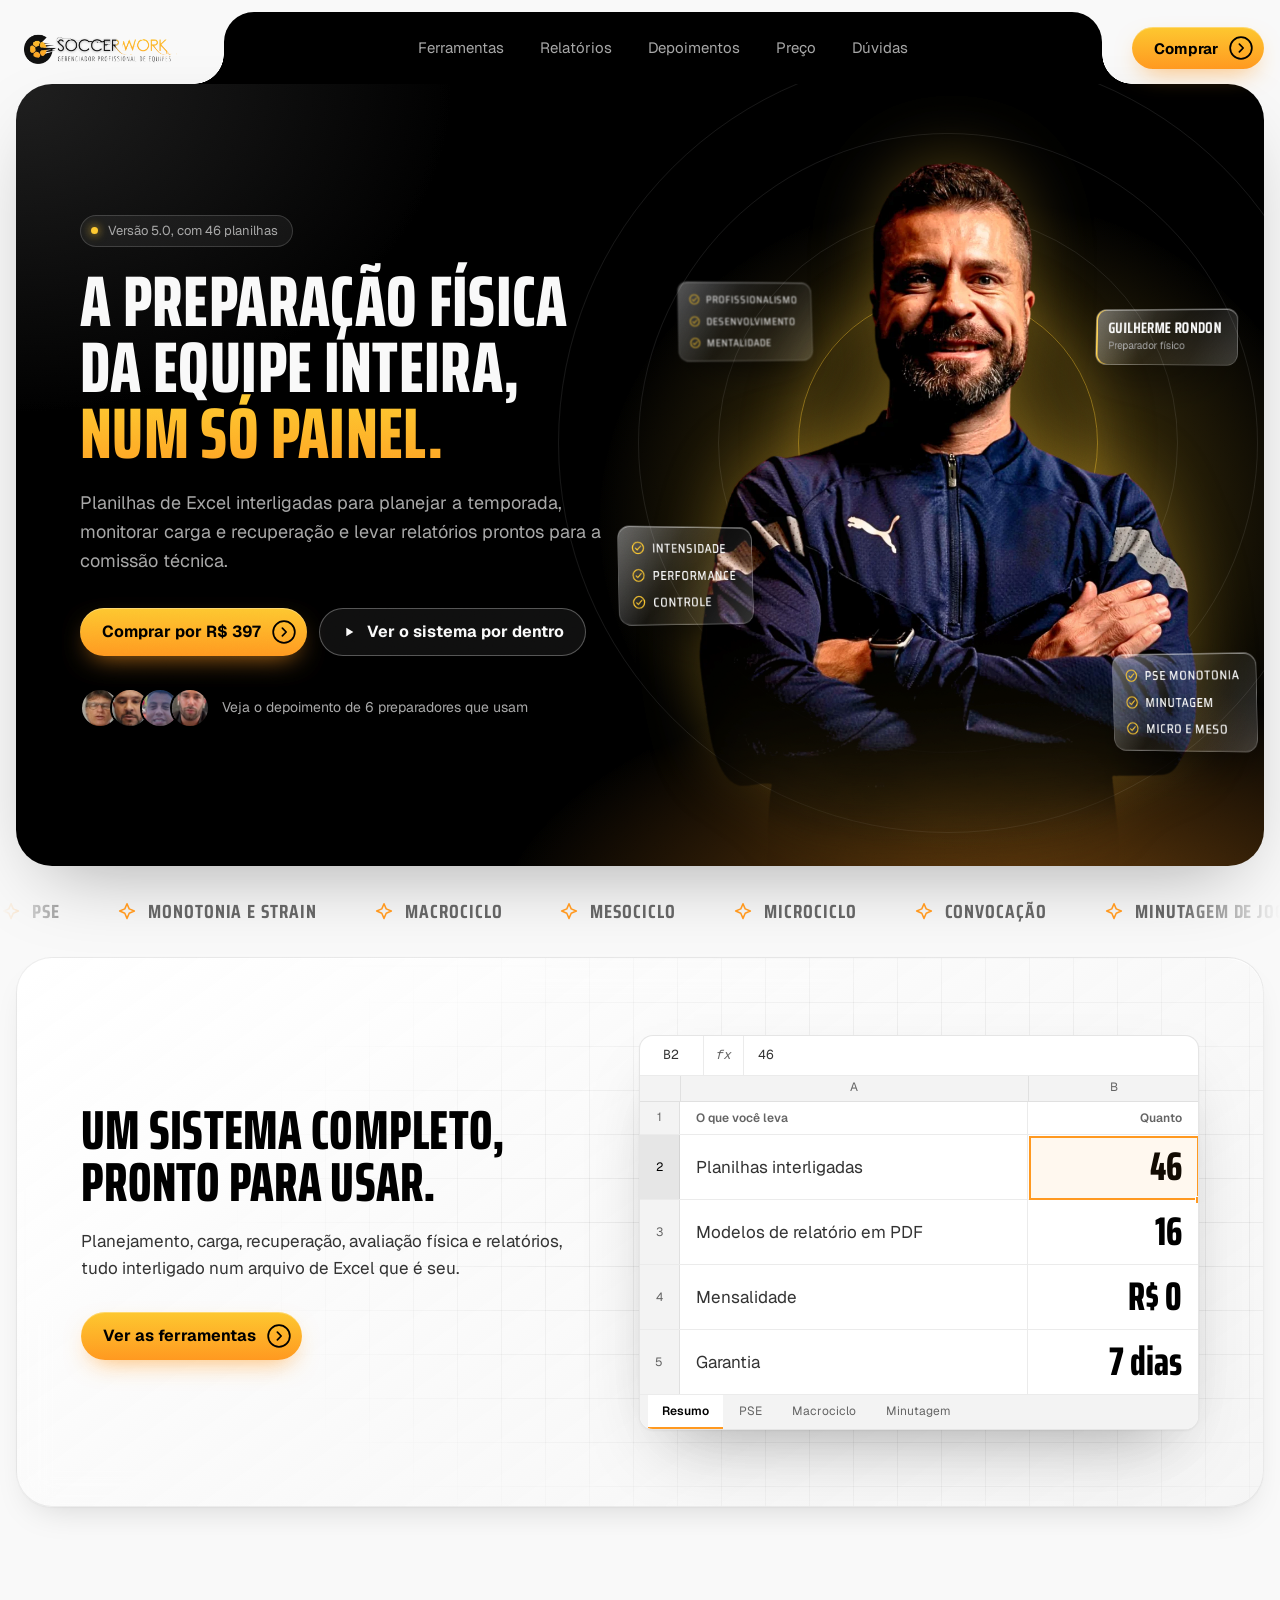
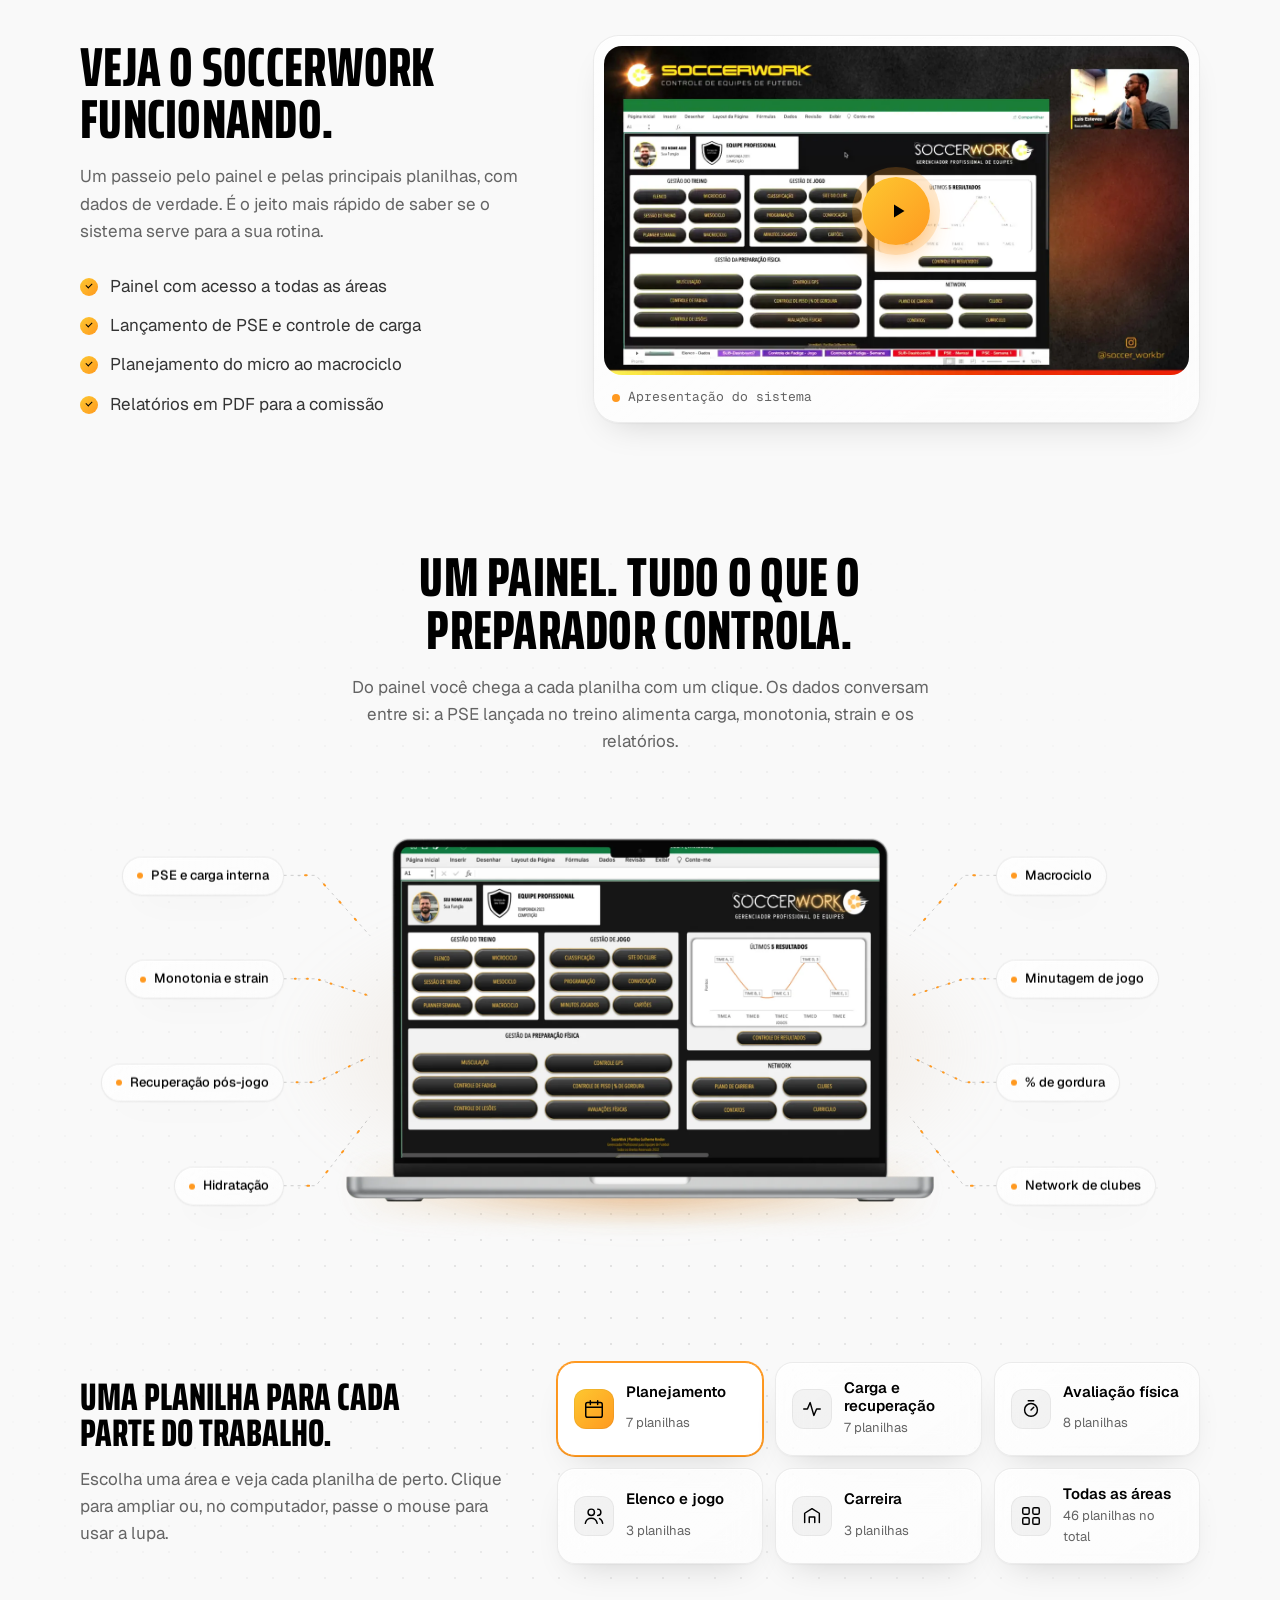
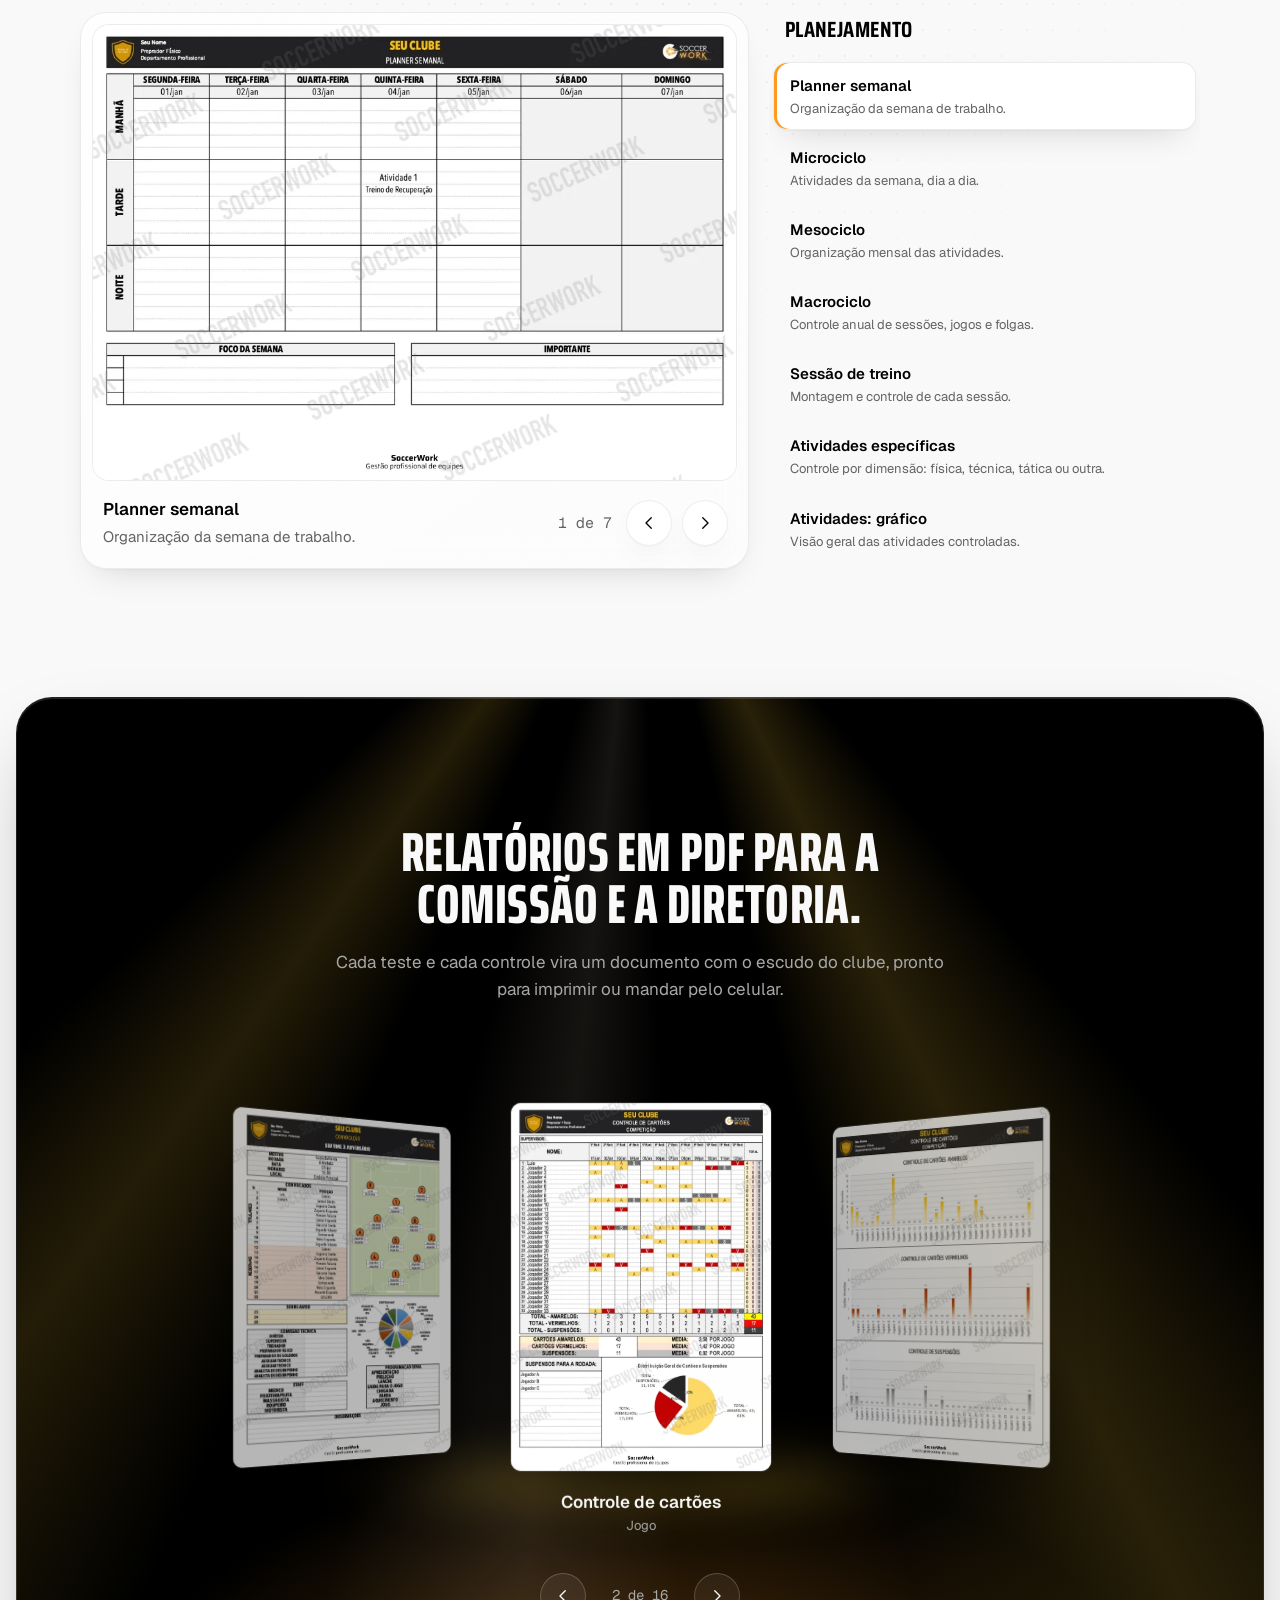
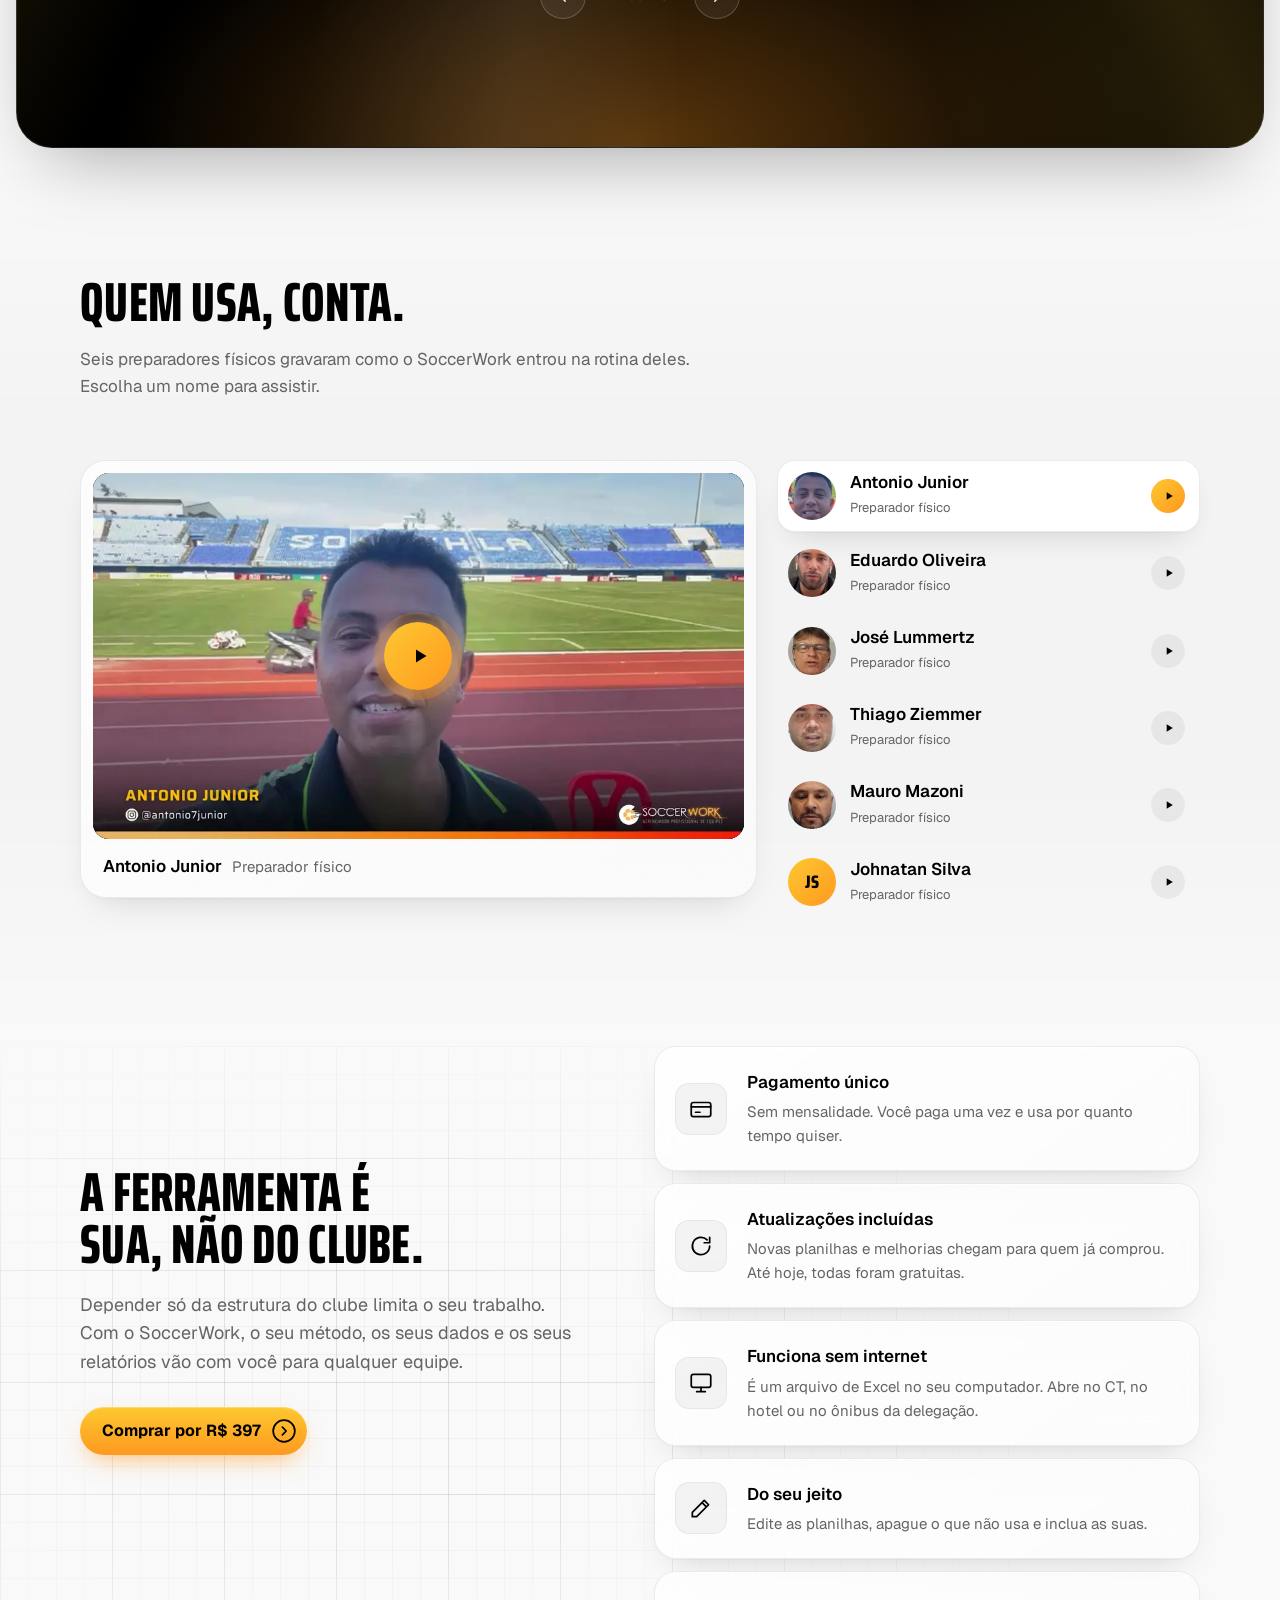
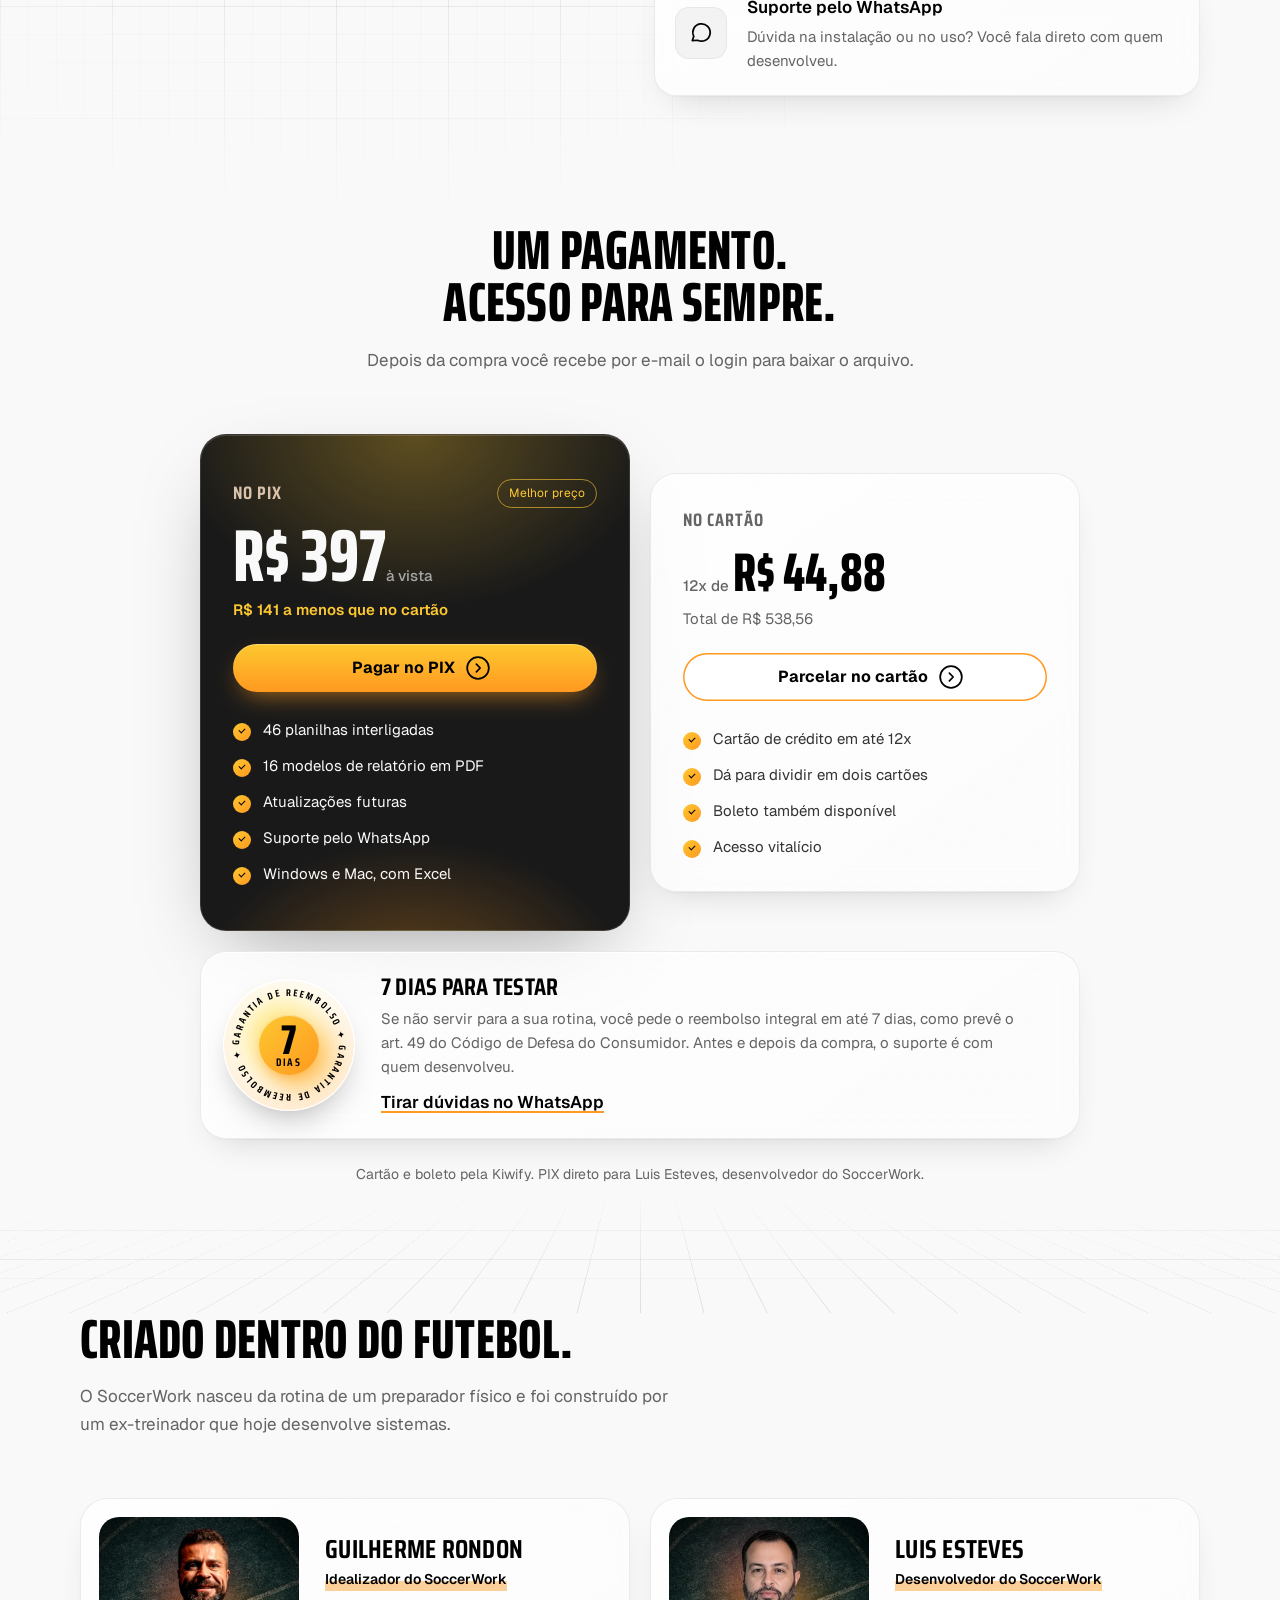
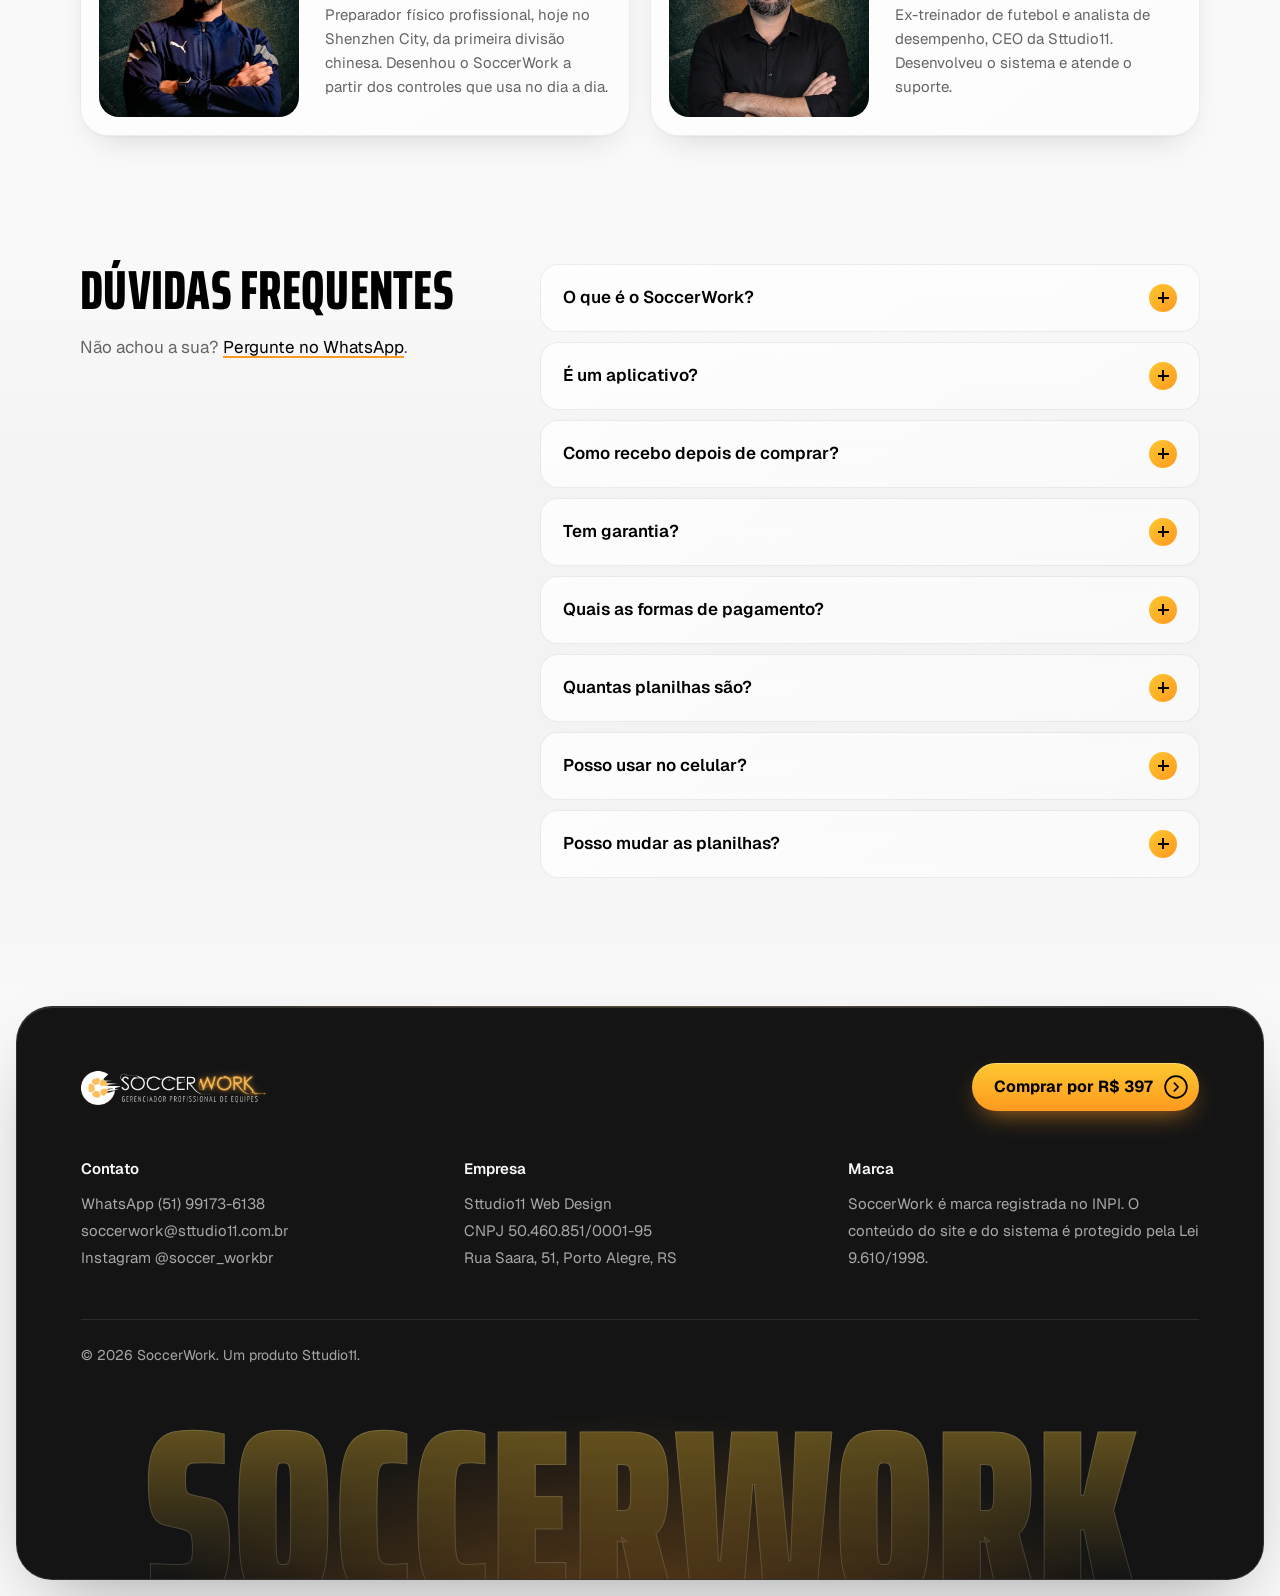
==== commit c22372cf: "Fotos novas dos autores e caixas de vidro da hero menores, com mais desfoque, em todas as telas Co-A" ====
--- a/index.html
+++ b/index.html
@@ -25,7 +25,7 @@
 <link rel="preconnect" href="https://fonts.googleapis.com">
 <link rel="preconnect" href="https://fonts.gstatic.com" crossorigin>
 <link href="https://fonts.googleapis.com/css2?family=Geist:wght@300..700&family=Geist+Mono:wght@400..600&family=Saira:wdth,wght@50..125,100..900&display=swap" rel="stylesheet">
-<link rel="stylesheet" href="css/claro.css?v=202610011415">
+<link rel="stylesheet" href="css/claro.css?v=202610011500">
 <link rel="stylesheet" href="css/vidro.css?v=202610011300">
 </head>
 <body>
@@ -450,7 +450,7 @@
       </div>
       <div class="quem-grade">
         <article class="pessoa vidro" data-luz>
-          <img class="pessoa-foto" src="img/equipe/guilherme.webp" alt="Guilherme Rondon, de braços cruzados, com agasalho de treino" width="560" height="560" loading="lazy">
+          <img class="pessoa-foto" src="img/equipe/guilherme.webp?v=2" alt="Guilherme Rondon, de braços cruzados, com agasalho de treino, sobre um fundo de gramado escuro" width="560" height="560" loading="lazy">
           <div>
             <h3>Guilherme Rondon</h3>
             <p class="pessoa-cargo">Idealizador do SoccerWork</p>
@@ -458,7 +458,7 @@
           </div>
         </article>
         <article class="pessoa vidro" data-luz>
-          <img class="pessoa-foto" src="img/equipe/luis.webp" alt="Luis Esteves, de braços cruzados, com camisa preta" width="560" height="560" loading="lazy">
+          <img class="pessoa-foto" src="img/equipe/luis.webp?v=2" alt="Luis Esteves, de braços cruzados, com camisa preta, sobre um fundo de gramado escuro" width="560" height="560" loading="lazy">
           <div>
             <h3>Luis Esteves</h3>
             <p class="pessoa-cargo">Desenvolvedor do SoccerWork</p>
--- a/css/claro.css
+++ b/css/claro.css
@@ -229,10 +229,23 @@
   transform:
     perspective(1100px)
     translate3d(calc(var(--px, 0) * var(--prof, 1) * 22px), calc(var(--py, 0) * var(--prof, 1) * 14px), 0)
-    rotateY(var(--ry, 0deg)) rotateX(var(--rx, 0deg)) scale(var(--s, 1));
+    rotateY(var(--ry, 0deg)) rotateX(var(--rx, 0deg)) scale(calc(var(--s, 1) * var(--k, .82)));
   transition: transform .6s cubic-bezier(.2, .7, .2, 1);
 }
-.flut.longe { z-index: 1; filter: blur(1.3px); opacity: .8; }
+.flut.c-esq, .flut.longe { transform-origin: 0 50%; }
+.flut.c-dir, .flut.f-nome { transform-origin: 100% 50%; }
+.flut.longe { z-index: 1; filter: blur(1px); opacity: .85; }
+.flutuantes .vidro {
+  position: relative; overflow: hidden;
+  background: linear-gradient(135deg, rgba(255, 255, 255, .22), rgba(255, 255, 255, .06) 50%, rgba(255, 255, 255, .12));
+  border: 1px solid rgba(255, 255, 255, .26);
+  -webkit-backdrop-filter: blur(24px) saturate(190%) brightness(1.08); backdrop-filter: blur(24px) saturate(190%) brightness(1.08);
+  box-shadow: inset 0 1px 0 rgba(255, 255, 255, .45), inset 0 -1px 0 rgba(255, 255, 255, .08), 0 24px 60px -24px rgba(0, 0, 0, .9);
+}
+.flutuantes .vidro::before { /* reflexo, atrás do texto */
+  content: ""; position: absolute; inset: 0; z-index: -1; pointer-events: none; border-radius: inherit;
+  background: linear-gradient(115deg, rgba(255, 255, 255, .22), transparent 38%, transparent 70%, rgba(255, 255, 255, .08));
+}
 .flut > .vidro { animation: flutua var(--dur, 7s) ease-in-out infinite; }
 @keyframes flutua { 0%, 100% { translate: 0 0; } 50% { translate: 0 -10px; } }
 .rotulo {
@@ -243,7 +256,7 @@
 }
 .rotulo li { display: flex; align-items: center; gap: 9px; }
 .rotulo svg { width: 19px; height: 19px; flex-shrink: 0; fill: none; stroke: var(--laranja-vivo); stroke-width: 1.8; stroke-linecap: round; stroke-linejoin: round; }
-.nome-tag { display: grid; gap: 2px; padding: 12px 20px 12px 16px; border-radius: 14px; box-shadow: inset 2px 0 0 var(--laranja-vivo), 0 24px 60px -24px rgba(0, 0, 0, .9) !important; }
+.nome-tag { display: grid; gap: 2px; padding: 12px 20px 12px 16px; border-radius: 14px; box-shadow: inset 2px 0 0 var(--laranja-vivo), inset 0 1px 0 rgba(255, 255, 255, .45), 0 24px 60px -24px rgba(0, 0, 0, .9) !important; }
 .nome-tag strong { font-family: var(--display); font-stretch: 75%; font-weight: 700; font-size: 1.1875rem; letter-spacing: .02em; text-transform: uppercase; line-height: 1.1; color: var(--branco); }
 .nome-tag span { font-size: .8125rem; color: var(--cinza-claro); }
 
@@ -693,7 +706,7 @@
   .hc-texto { margin-top: -56px; padding-bottom: 0; }
   .hc-texto .selo { background: rgba(0, 0, 0, .55); -webkit-backdrop-filter: blur(10px); backdrop-filter: blur(10px); }
   .aneis { top: 46%; }
-  .flut.longe { display: none; }
+  .flut.longe { --l: -6% !important; --t: 12% !important; }
   .flut.f-nome { --r: -8% !important; --t: 43% !important; }
   .flut.c-esq { --l: -8% !important; --t: 53% !important; }
   .flut.c-dir { --r: -8% !important; --t: 66% !important; }
@@ -722,7 +735,7 @@
   .acoes, .rodape-topo { justify-content: center; }
   .video-texto .checks { width: fit-content; margin-inline: auto; text-align: left; }
   .pessoa-foto { margin-inline: auto; }
-  .flut { --s: .72; }
+  .flut { --k: .62; }
   .flut.f-nome { --t: 41% !important; }
   .flut.c-esq { --t: 50% !important; }
   .flut.c-dir { --t: 58% !important; }
@@ -752,10 +765,8 @@
 }
 
 @media (max-width: 380px) {
-  .flut { --s: .64; }
-}
-@media (max-width: 340px) {
-  .flut.c-dir { display: none; }
+  .flut { --k: .56; }
+  .flut.c-dir { --t: 55% !important; }
 }
 
 @media (prefers-reduced-motion: reduce) {
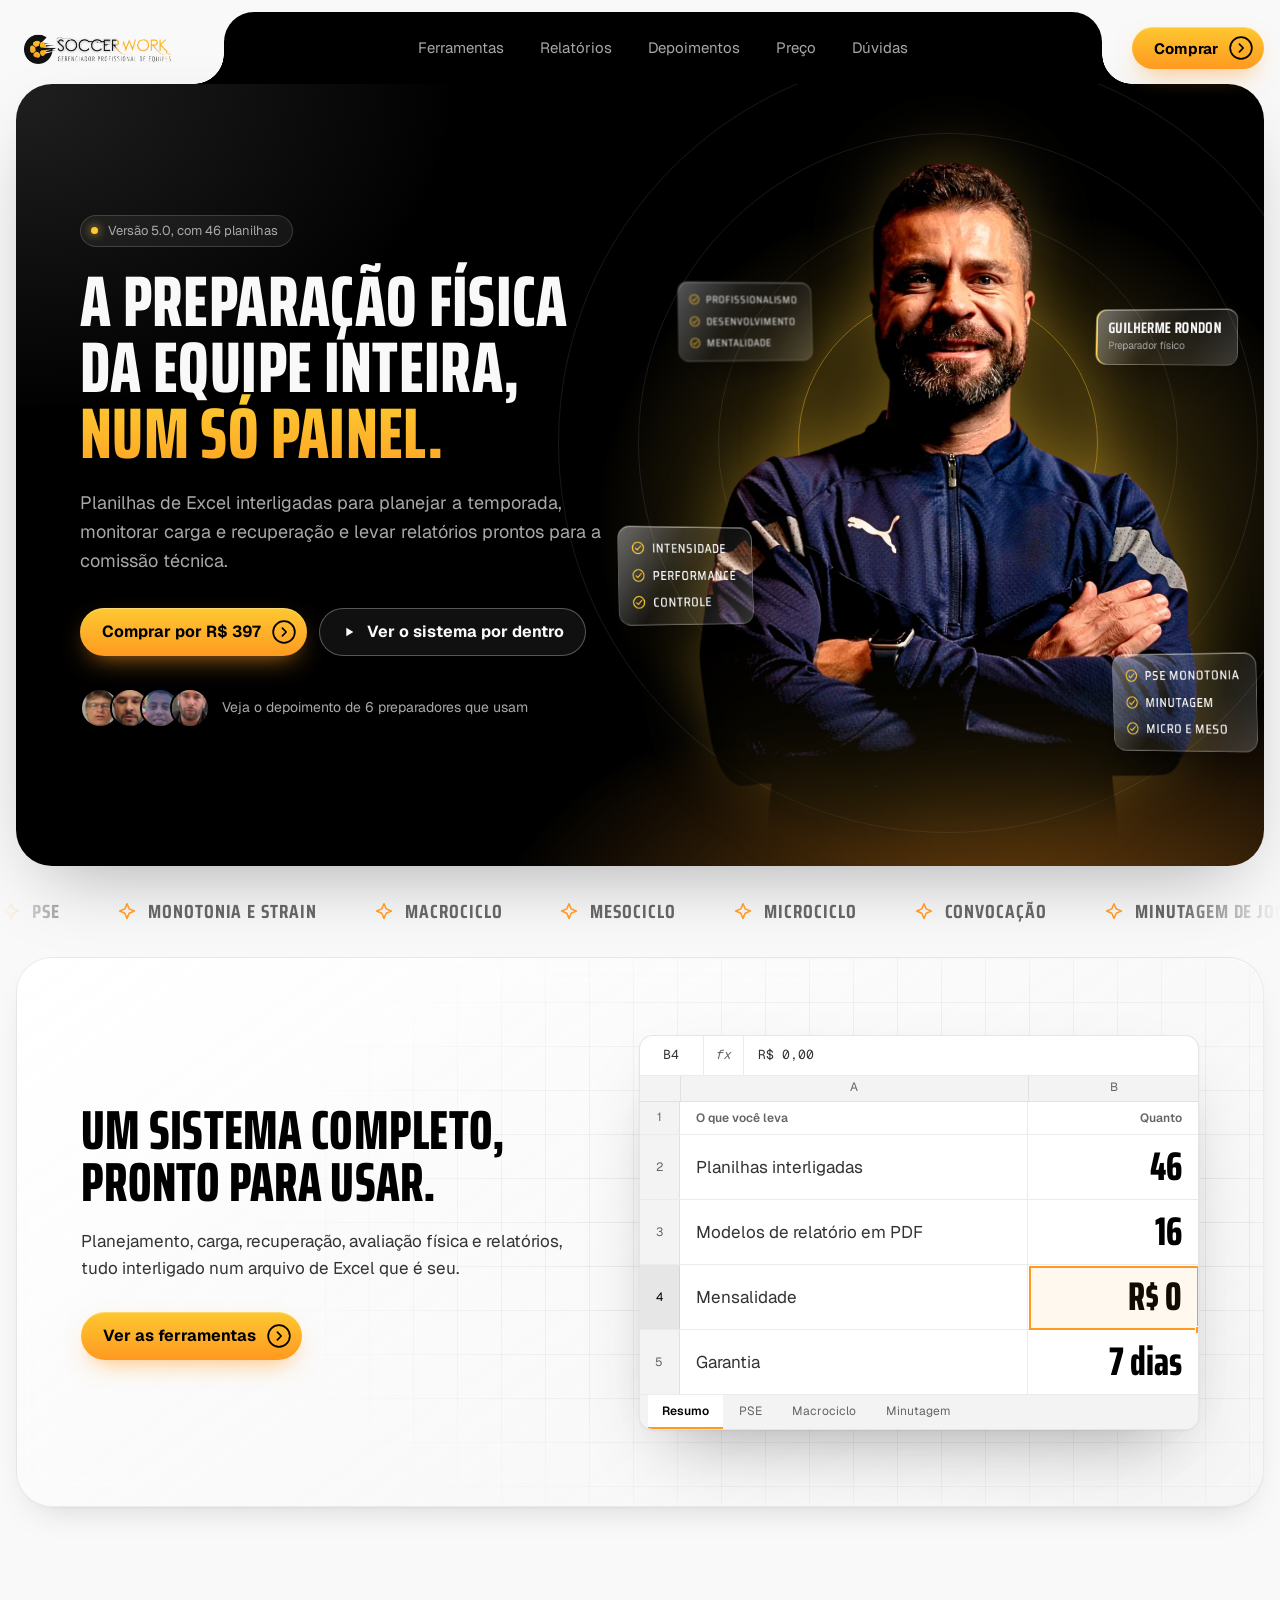
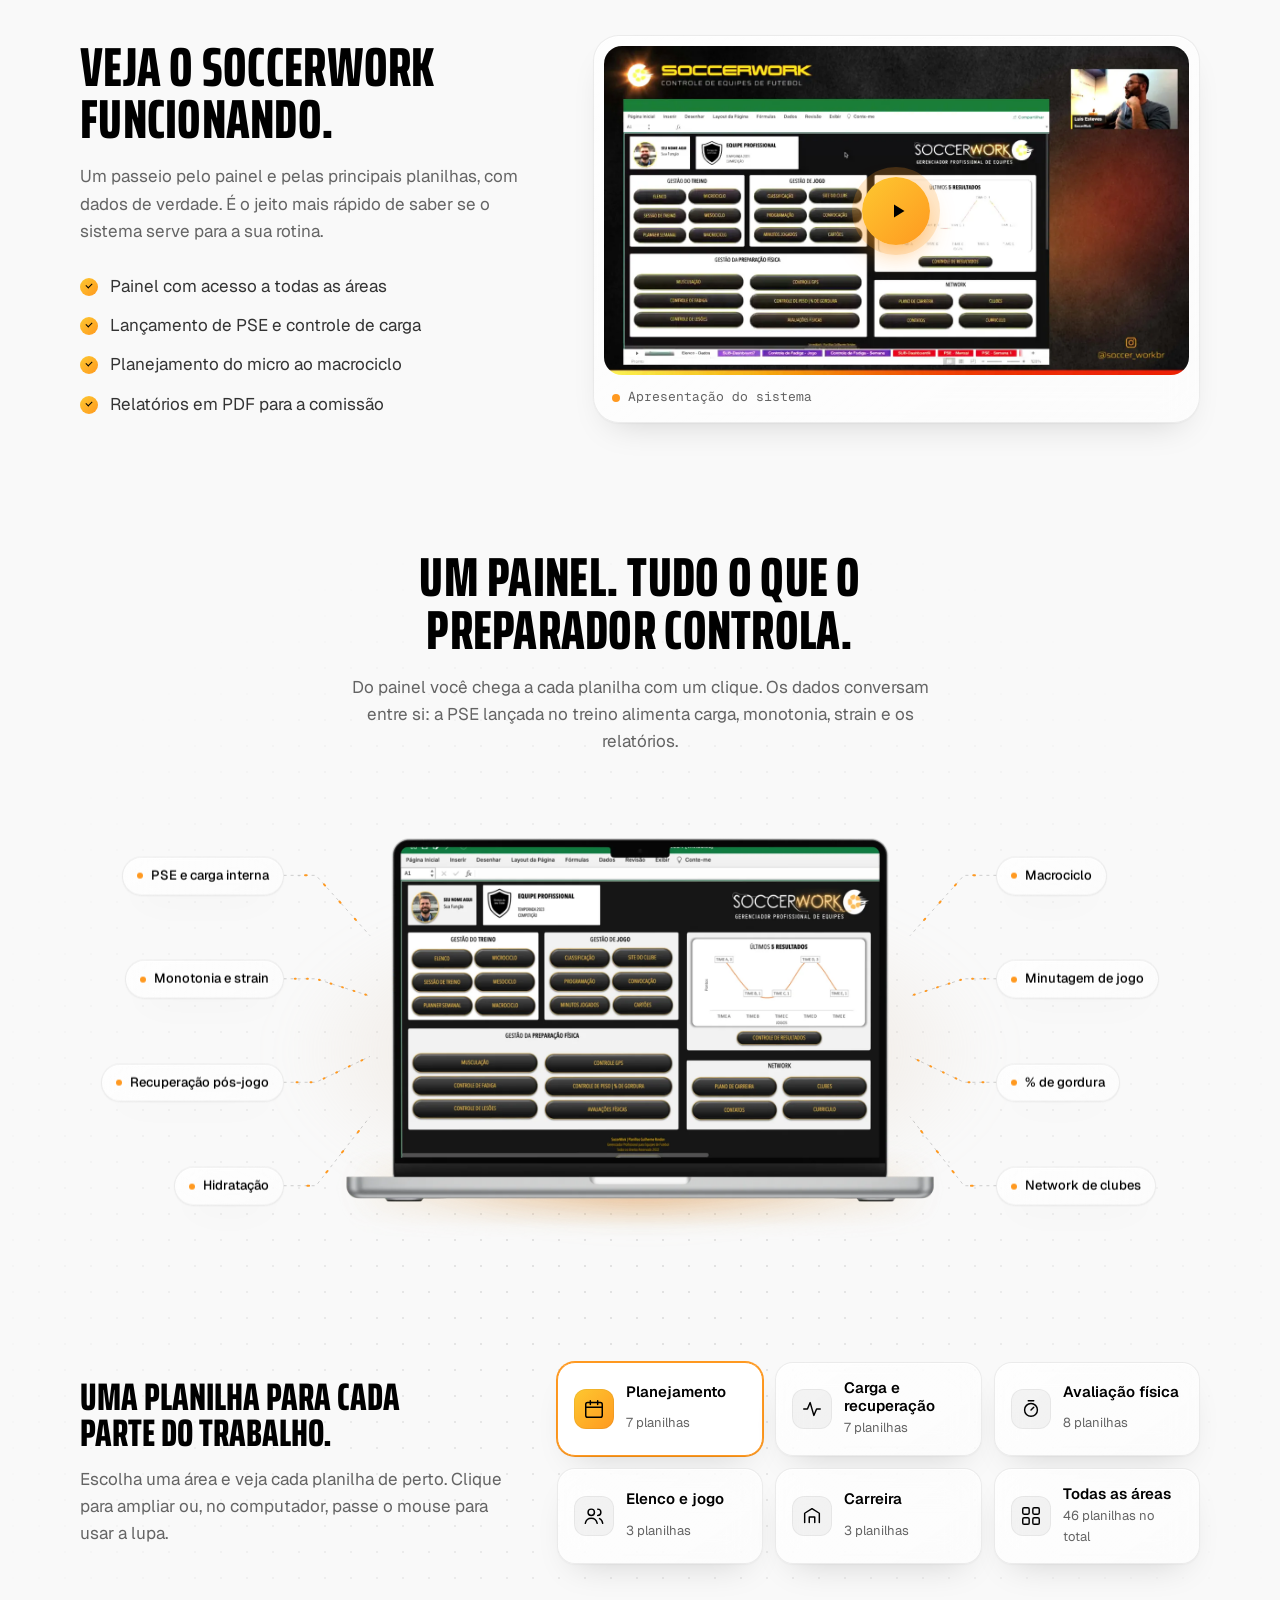
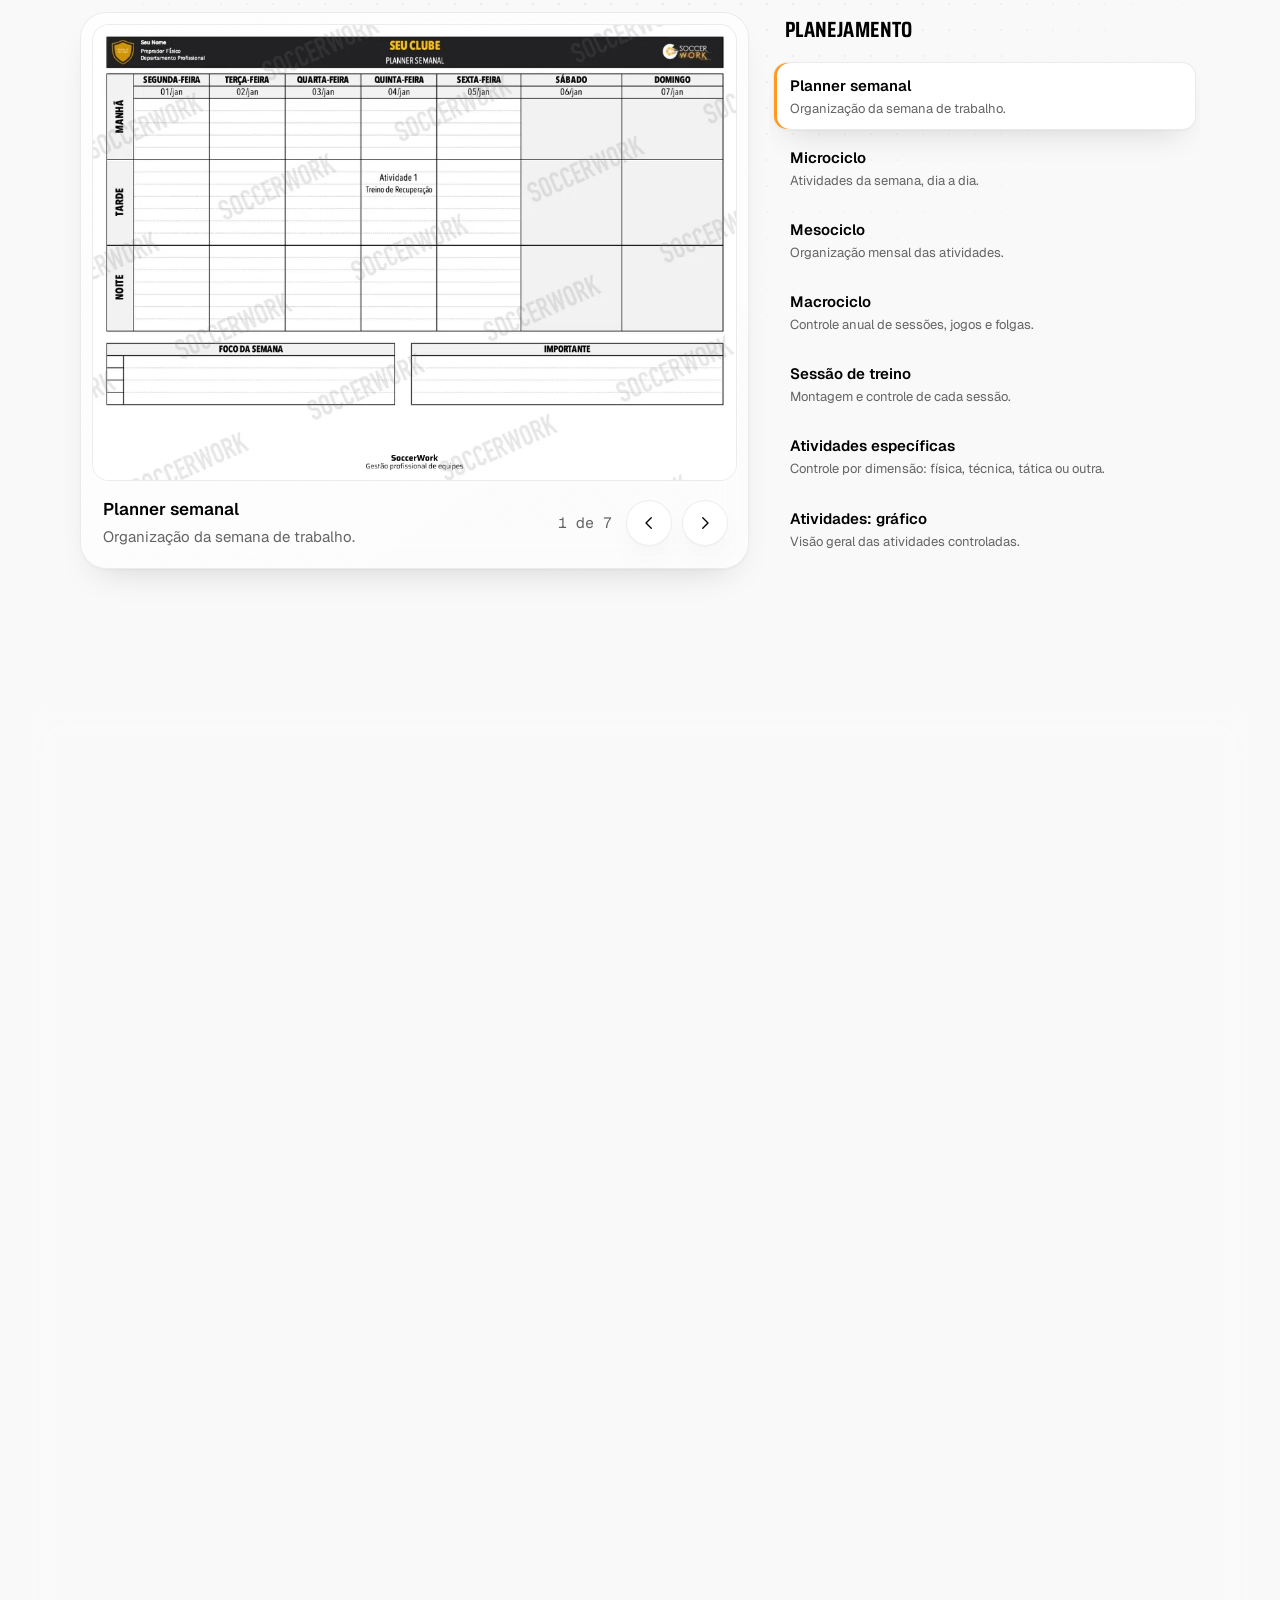
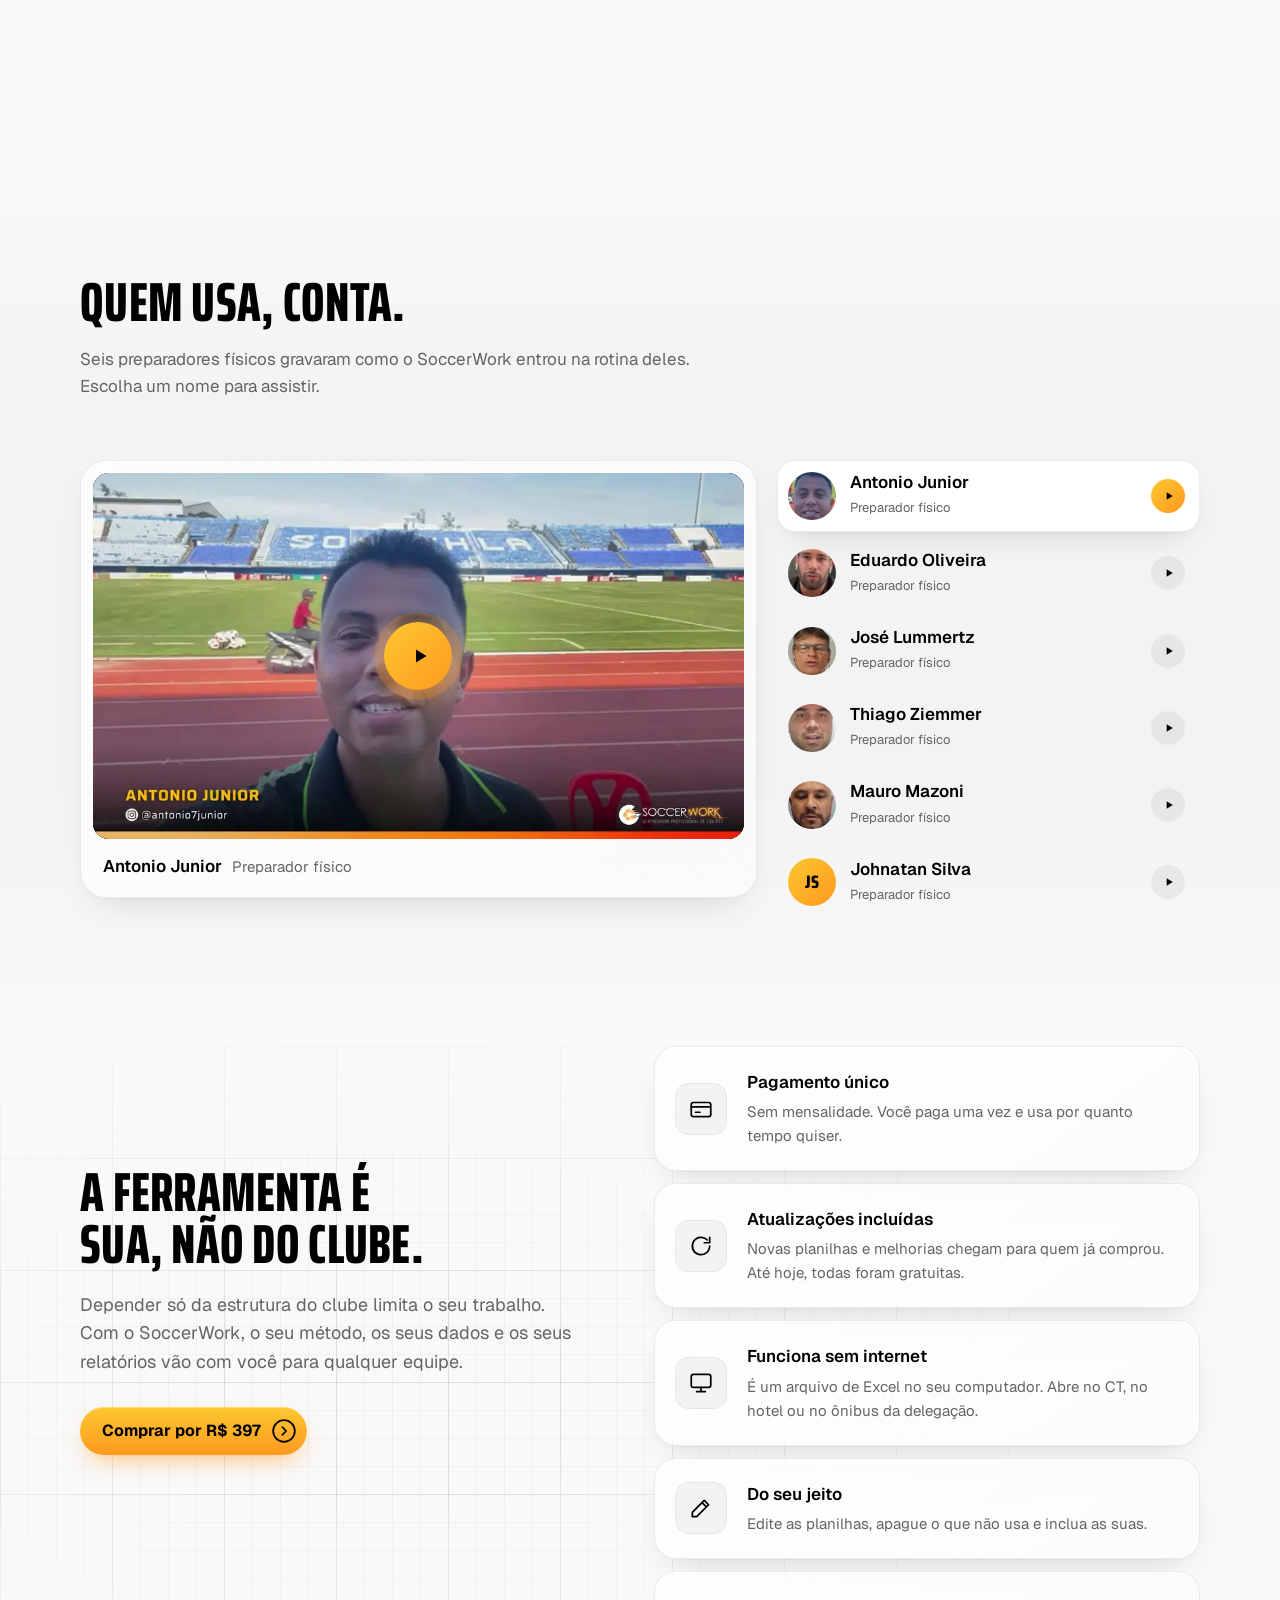
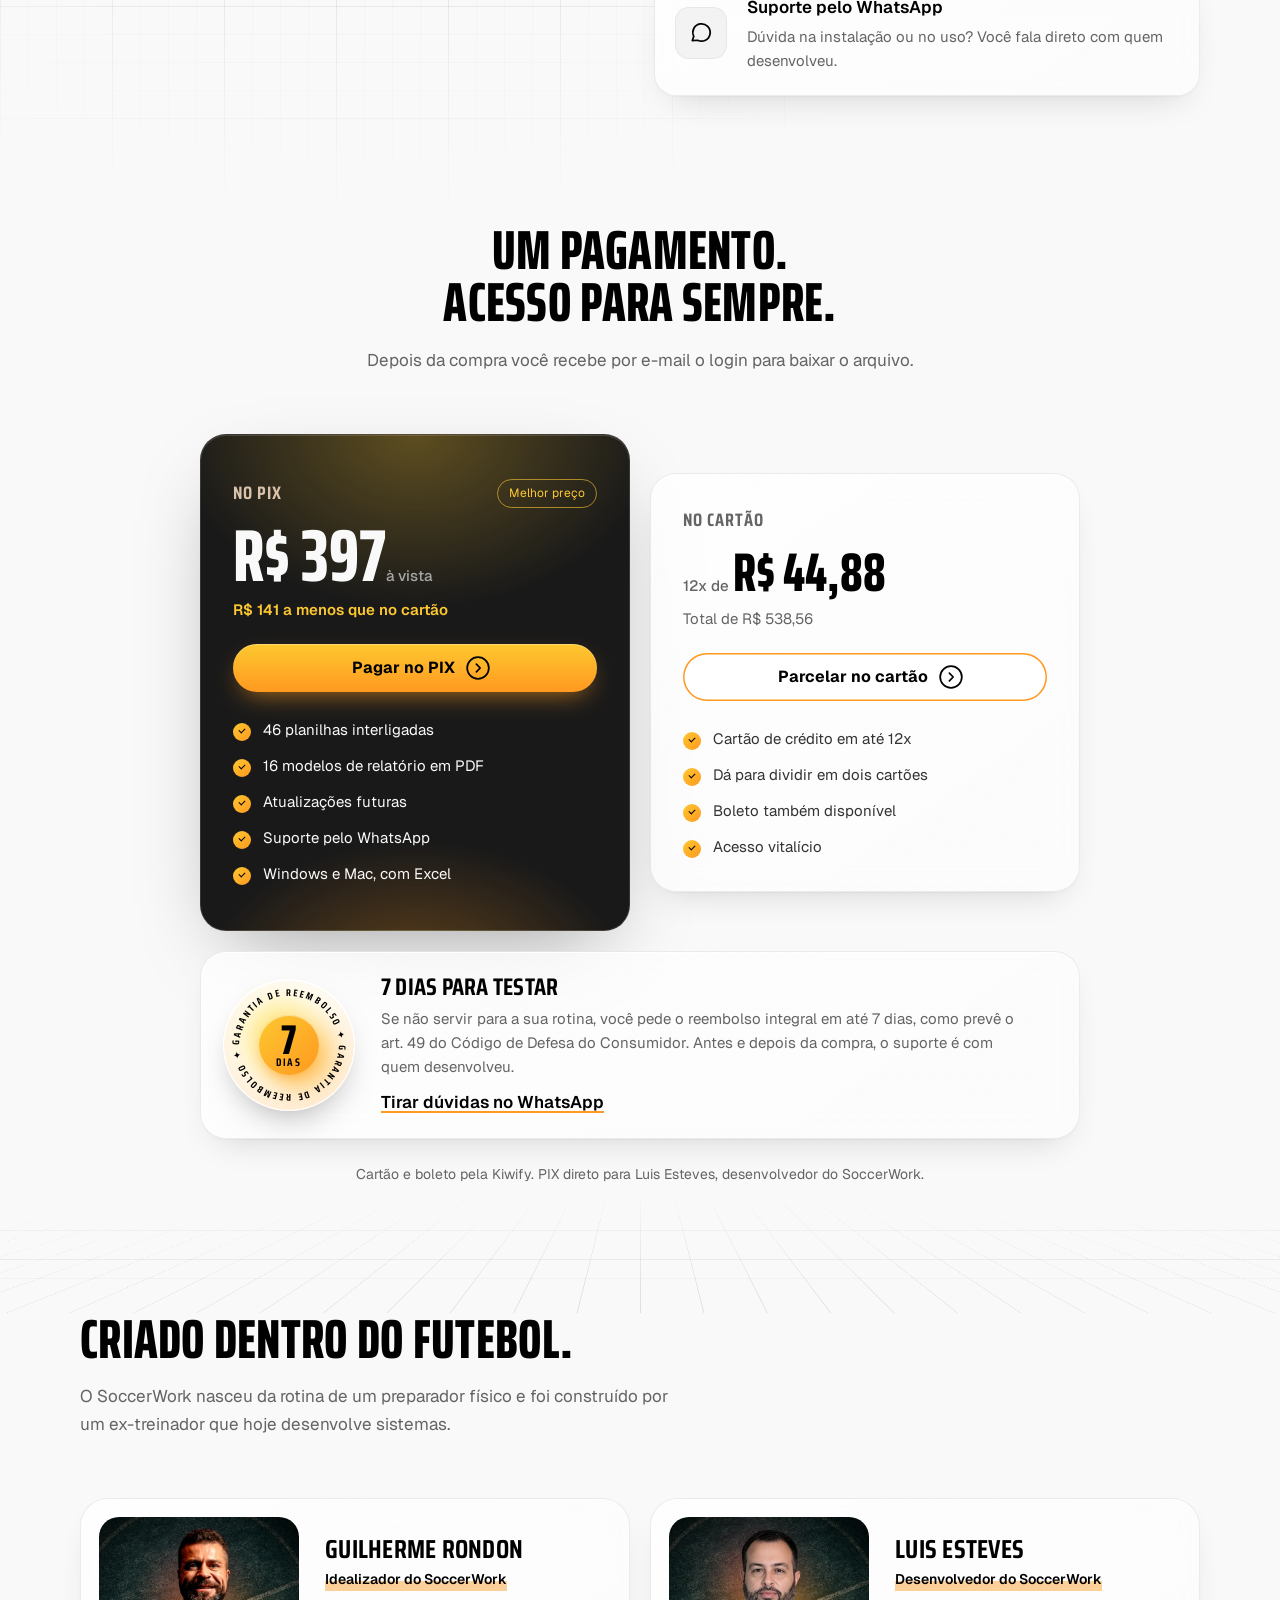
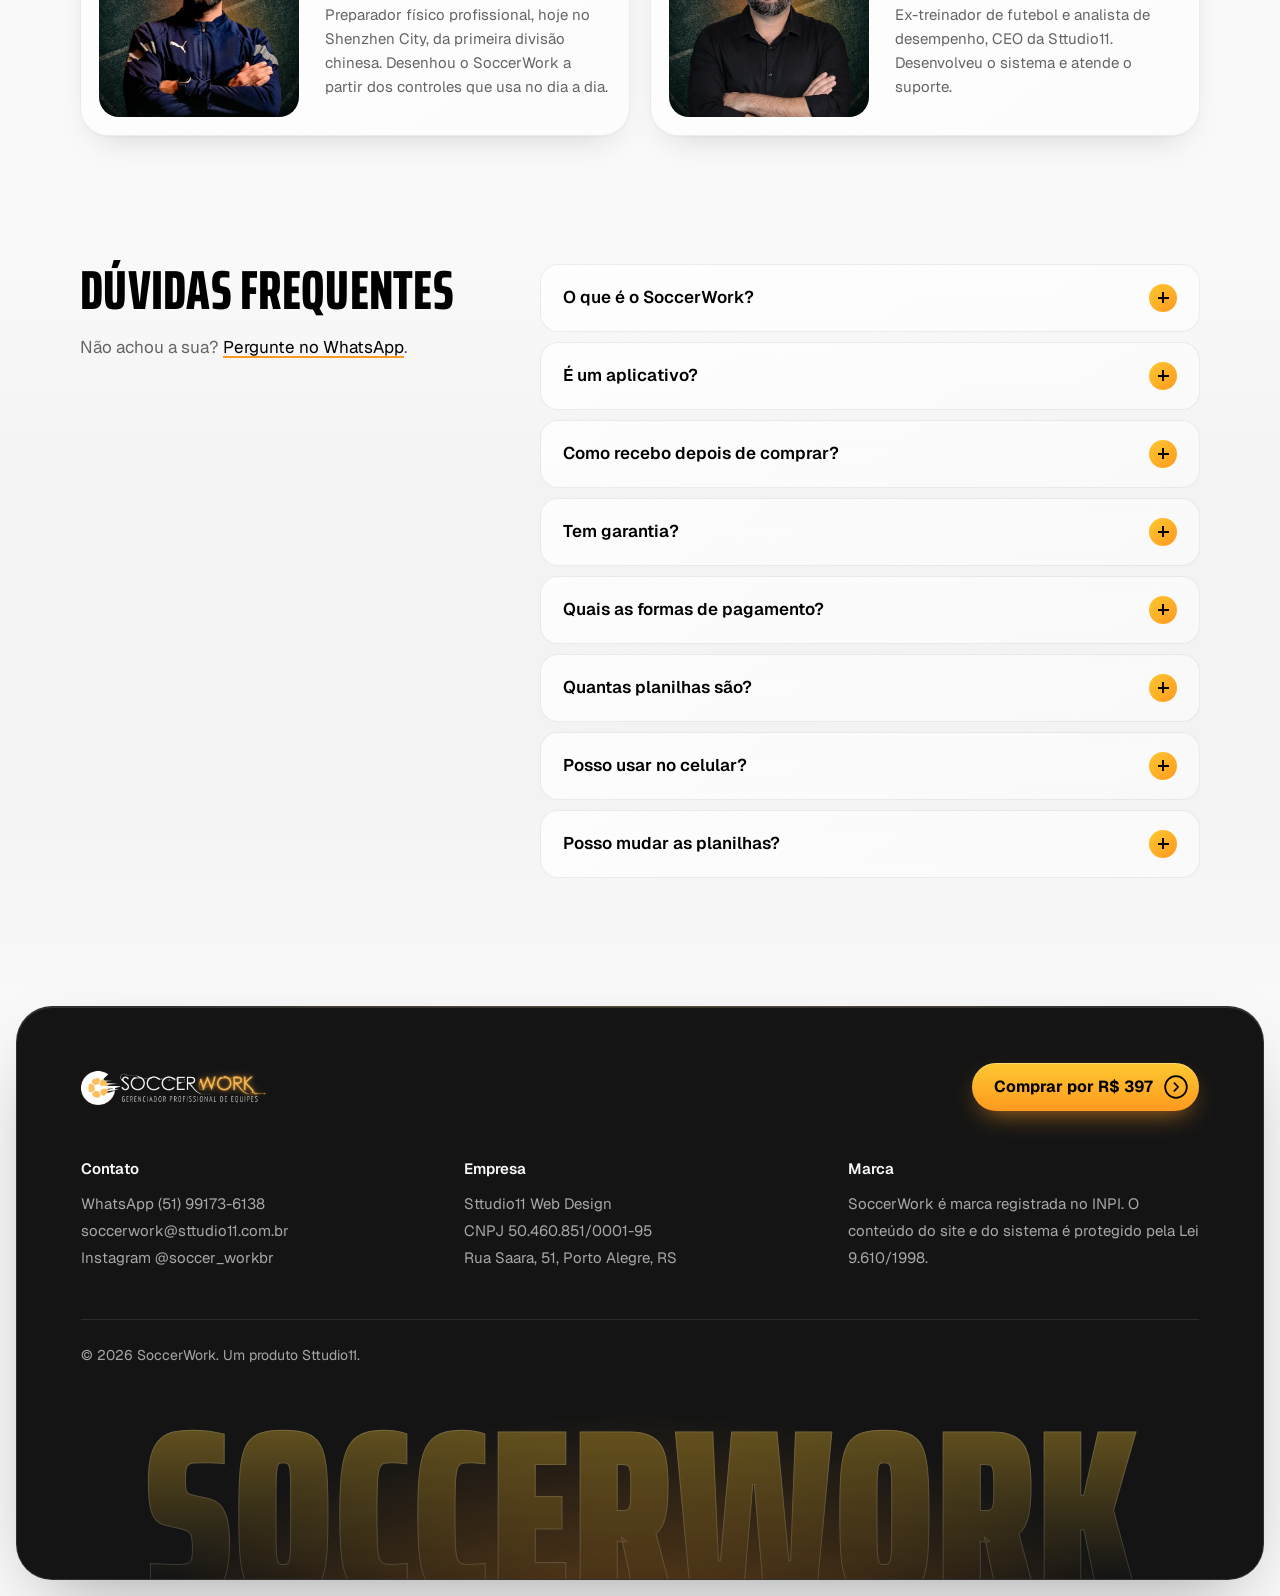
==== commit f32941ef: "Vídeos hospedados no próprio site (saem do Wix) Co-Authored-By: Claude Opus 5.5 <noreply@anthropic.c" ====
--- a/index.html
+++ b/index.html
@@ -560,6 +560,6 @@
   <video controls playsinline preload="none"></video>
 </dialog>
 
-<script src="js/site.js?v=202610011200" defer></script>
+<script src="js/site.js?v=202610011530" defer></script>
 </body>
 </html>
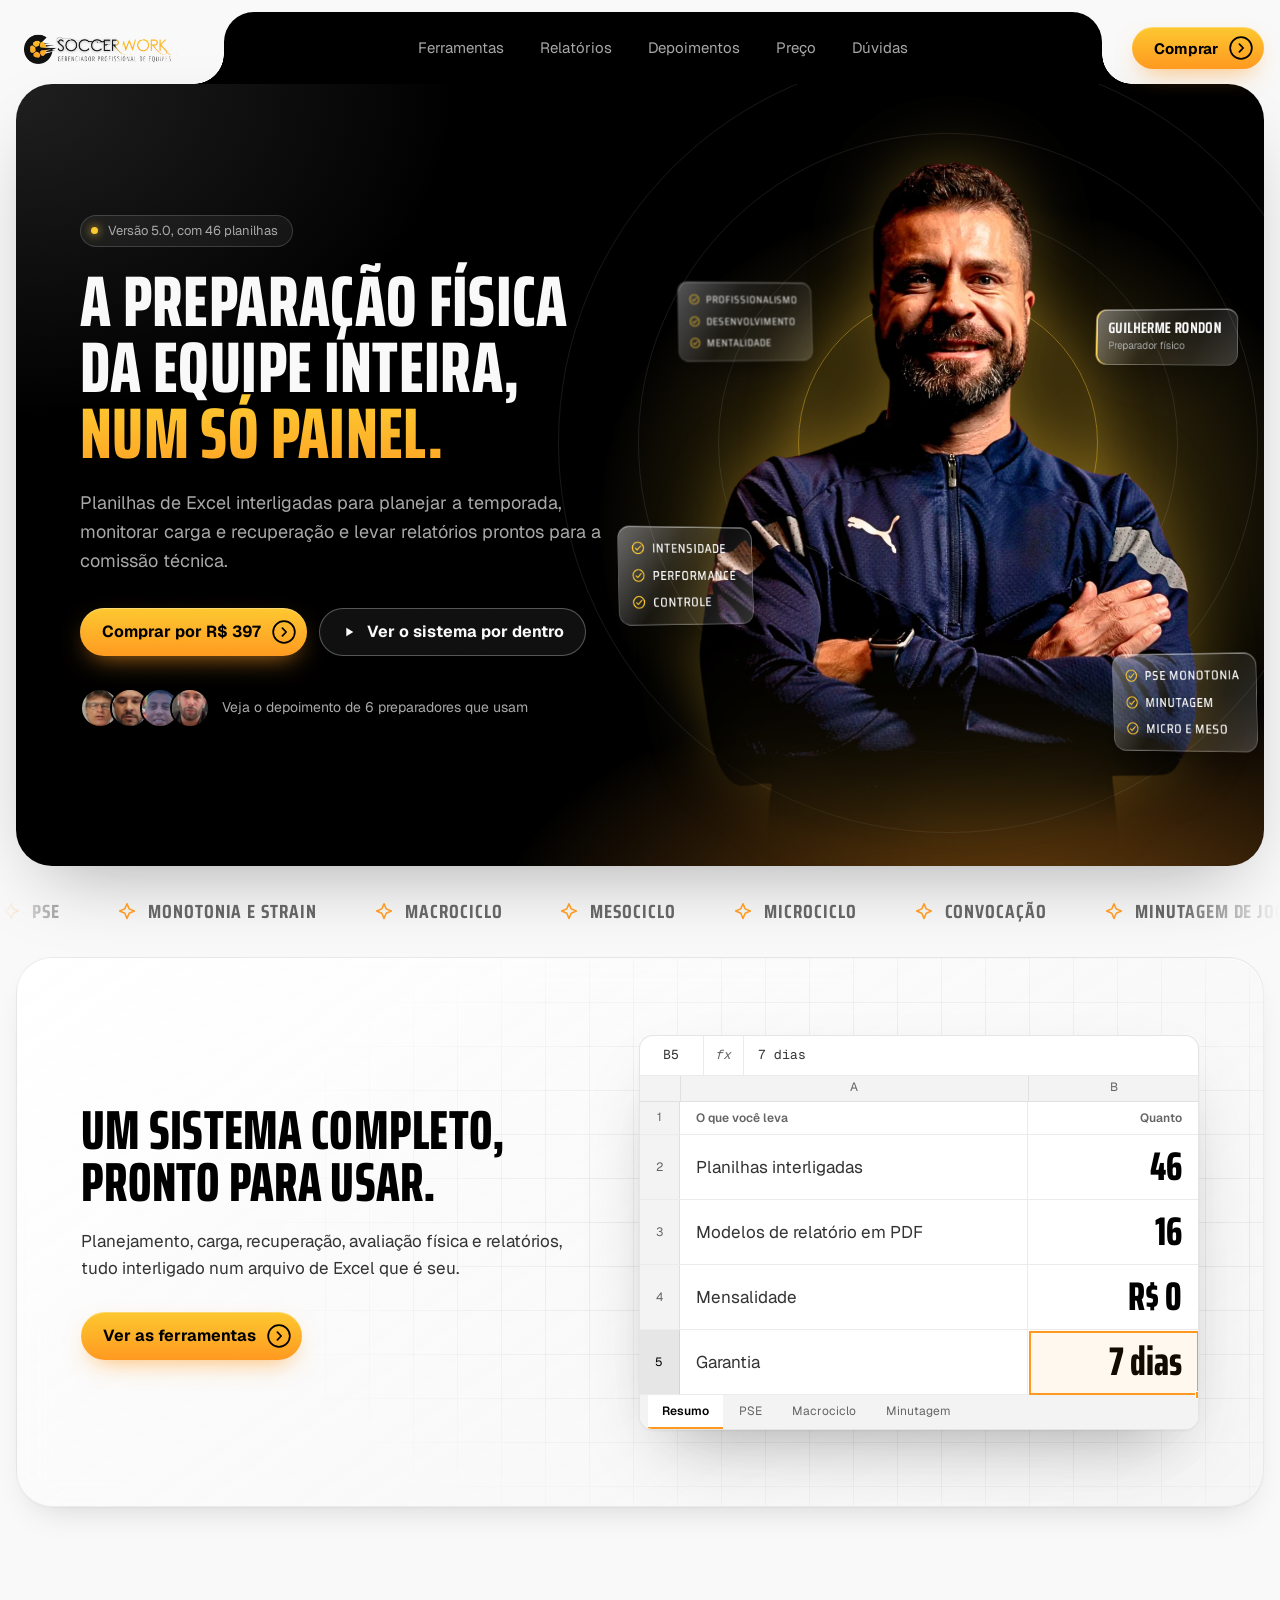
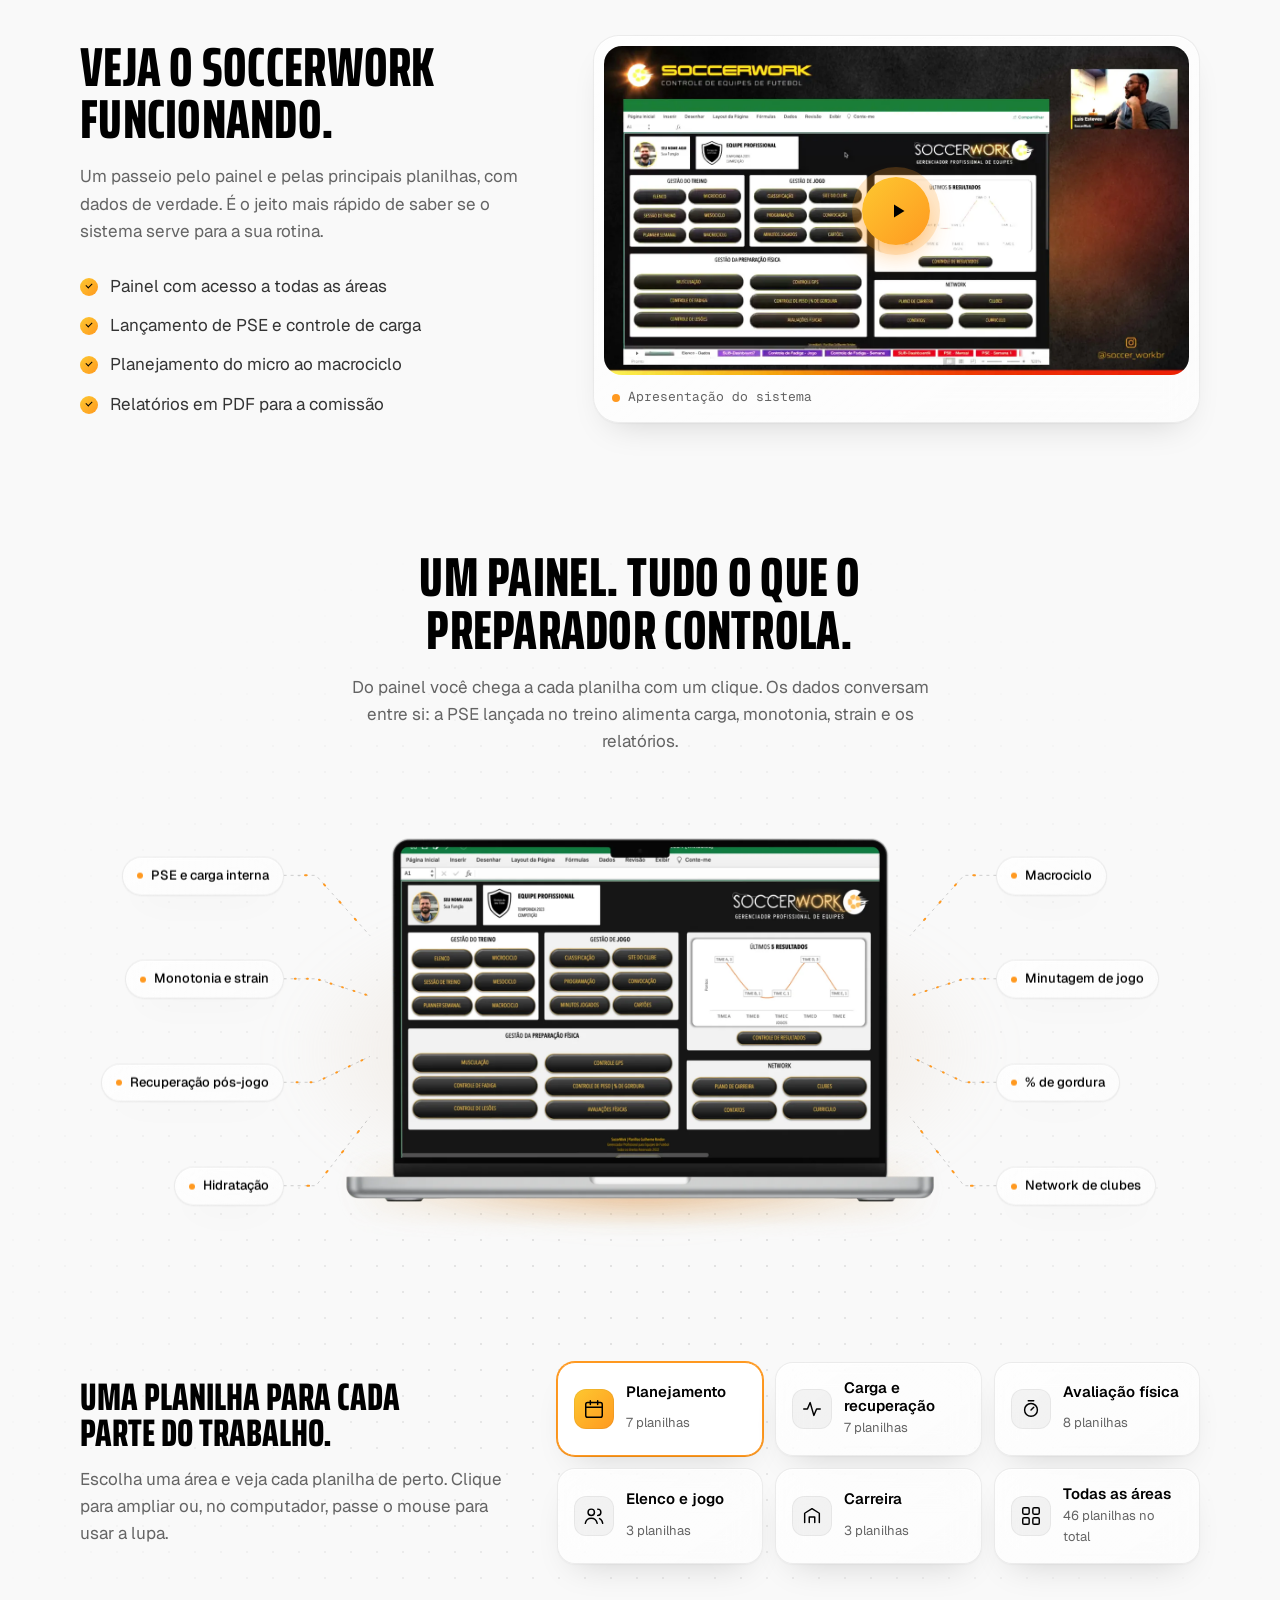
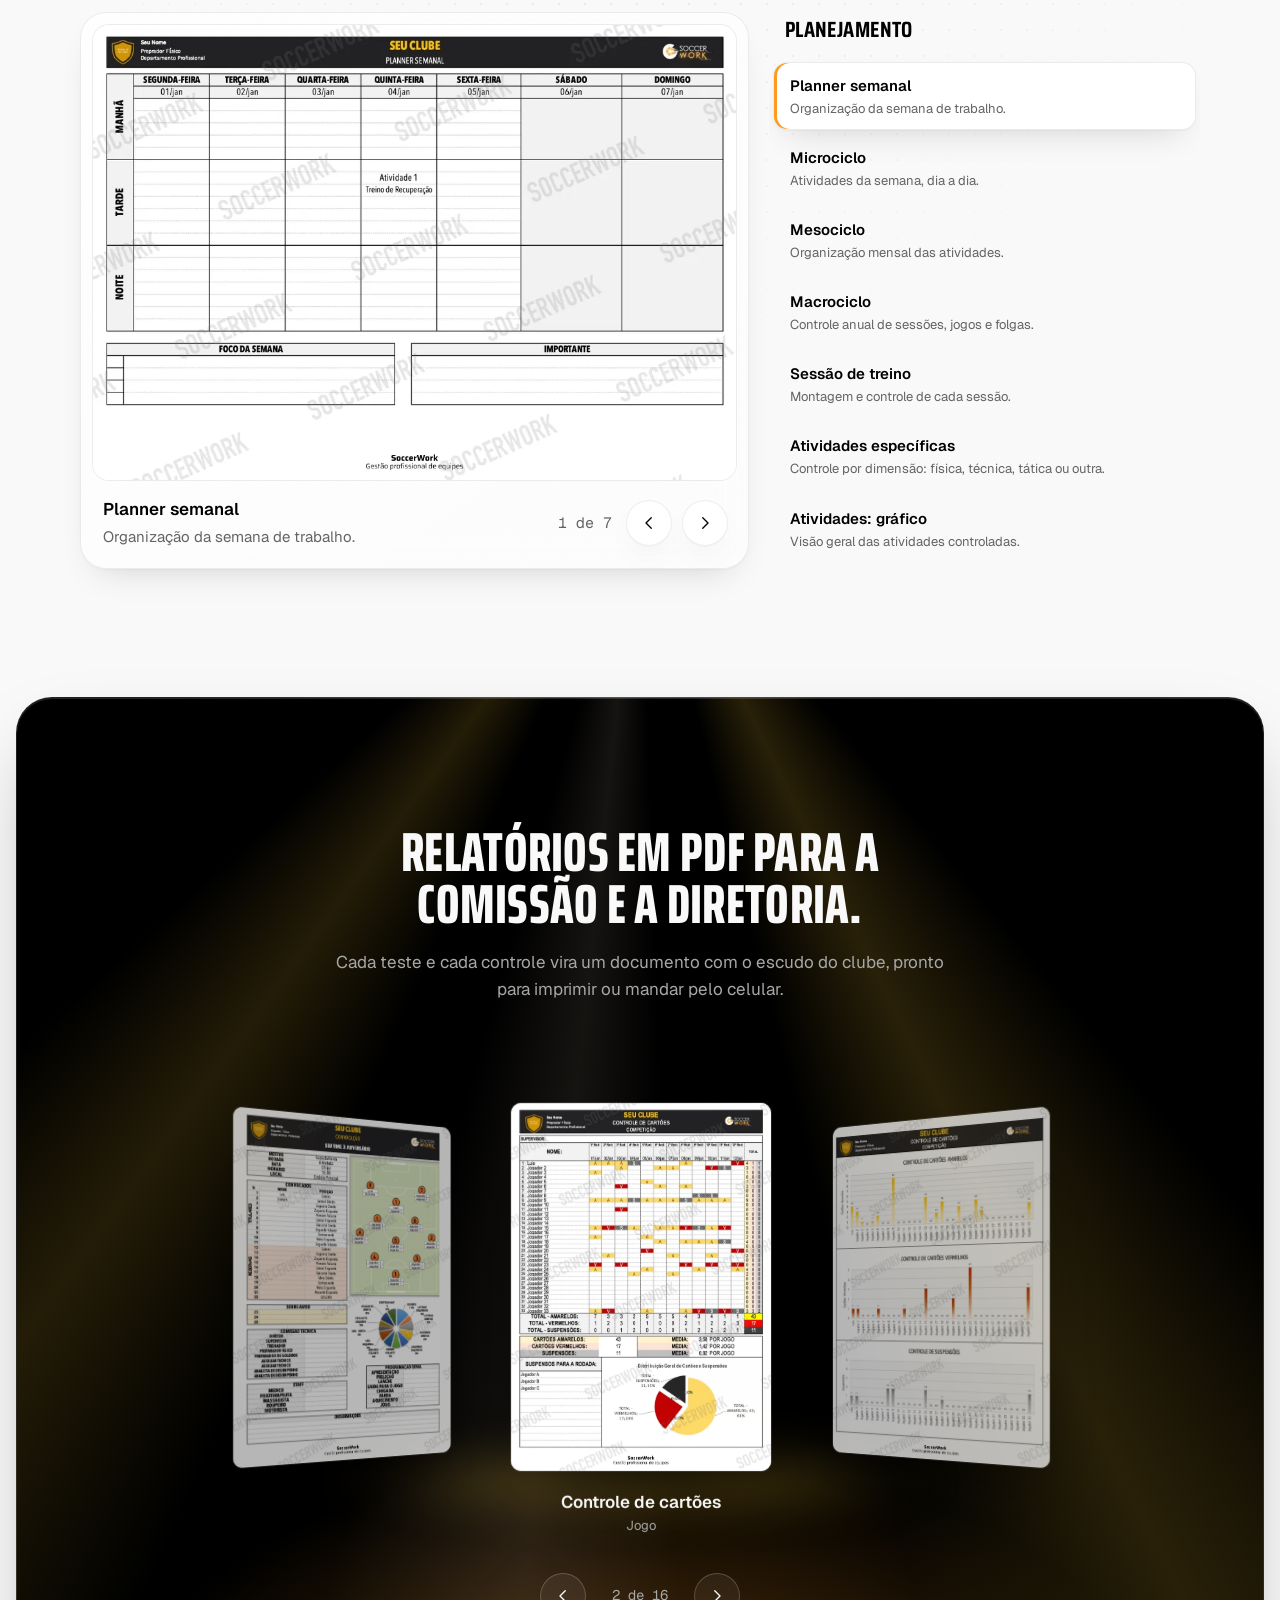
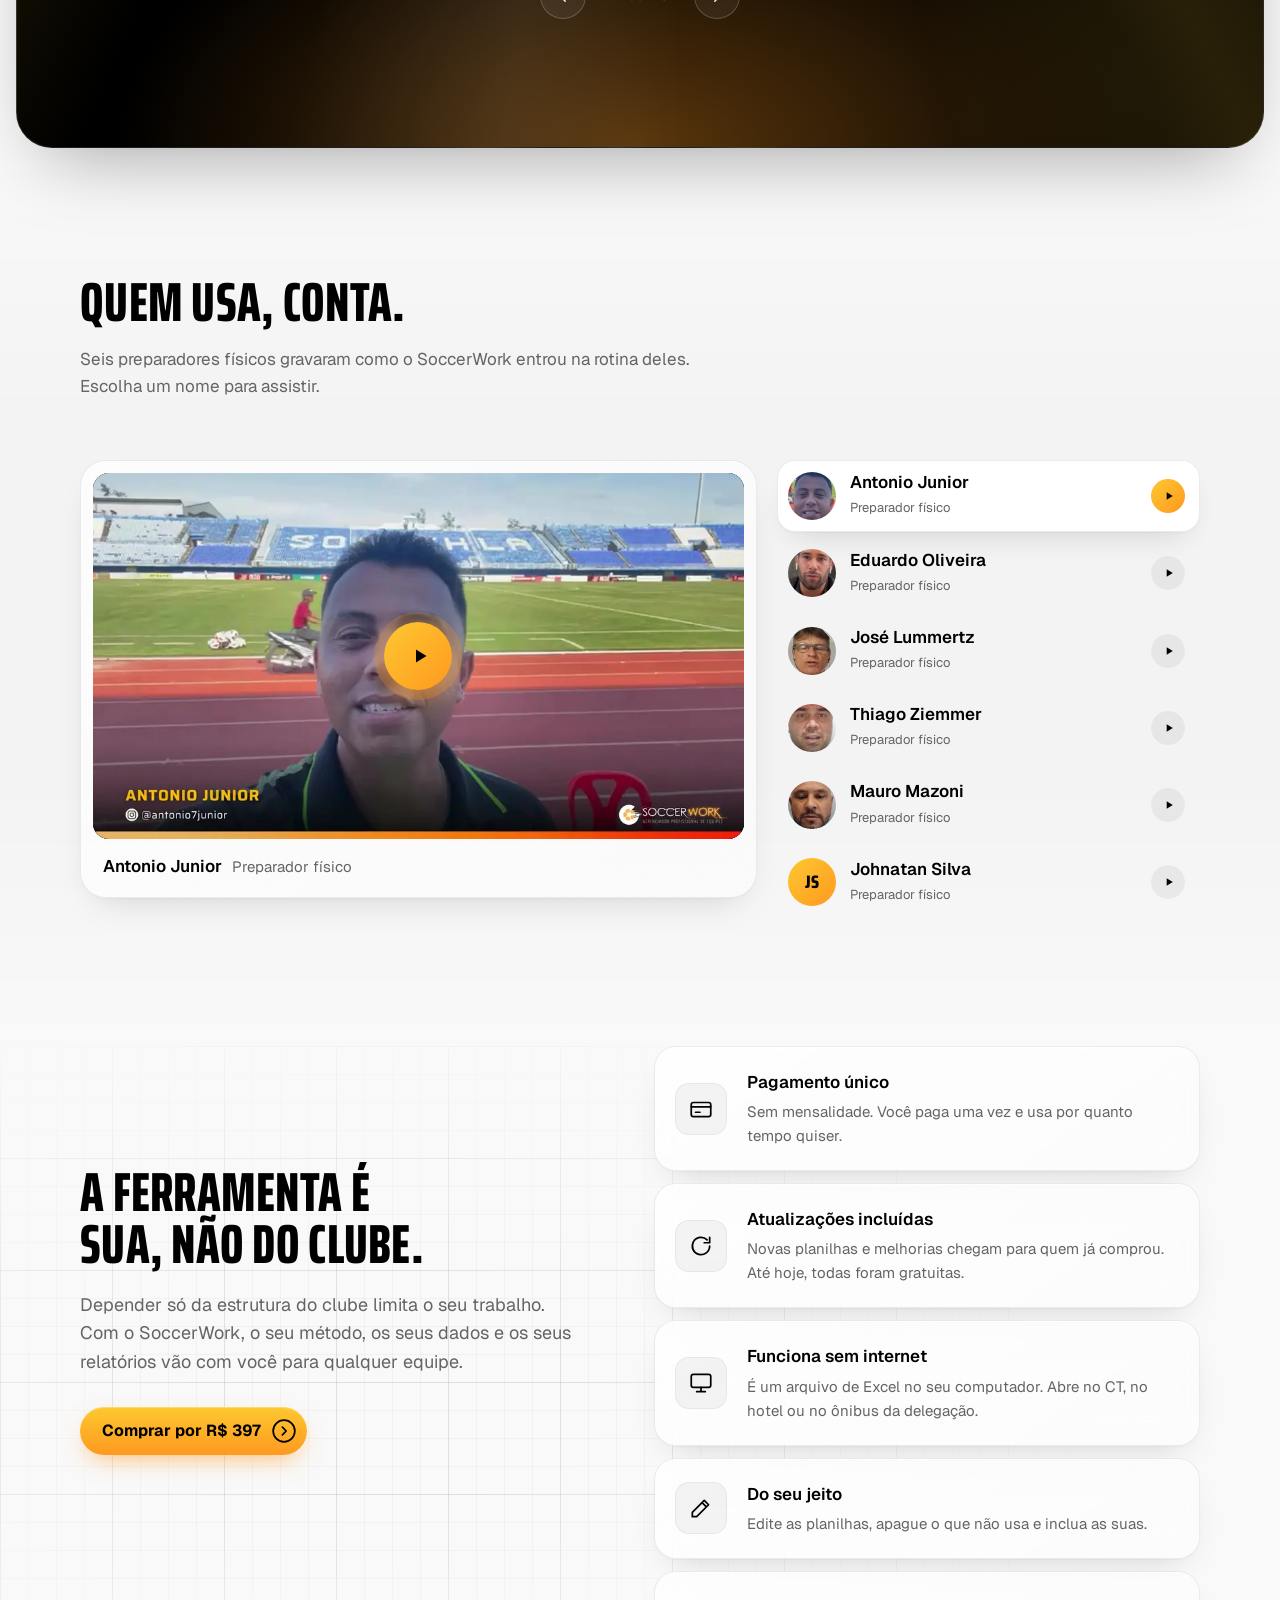
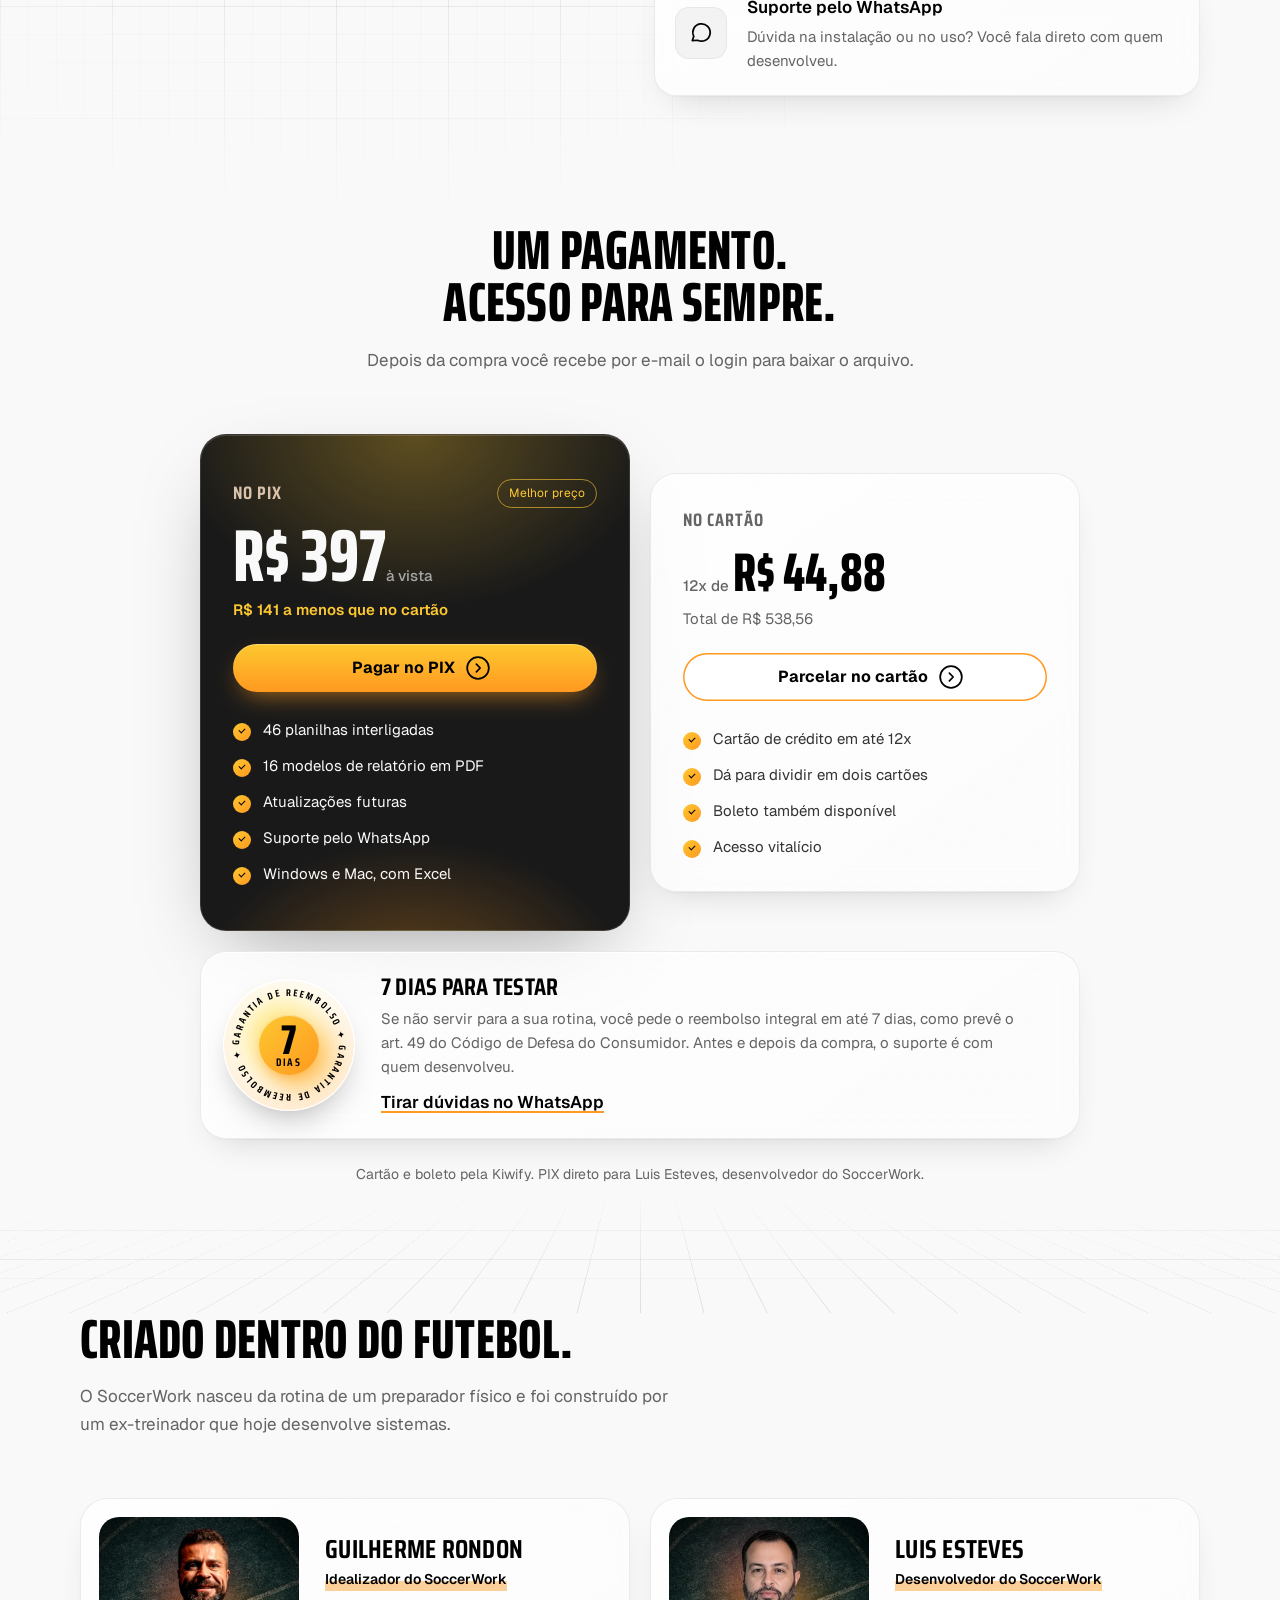
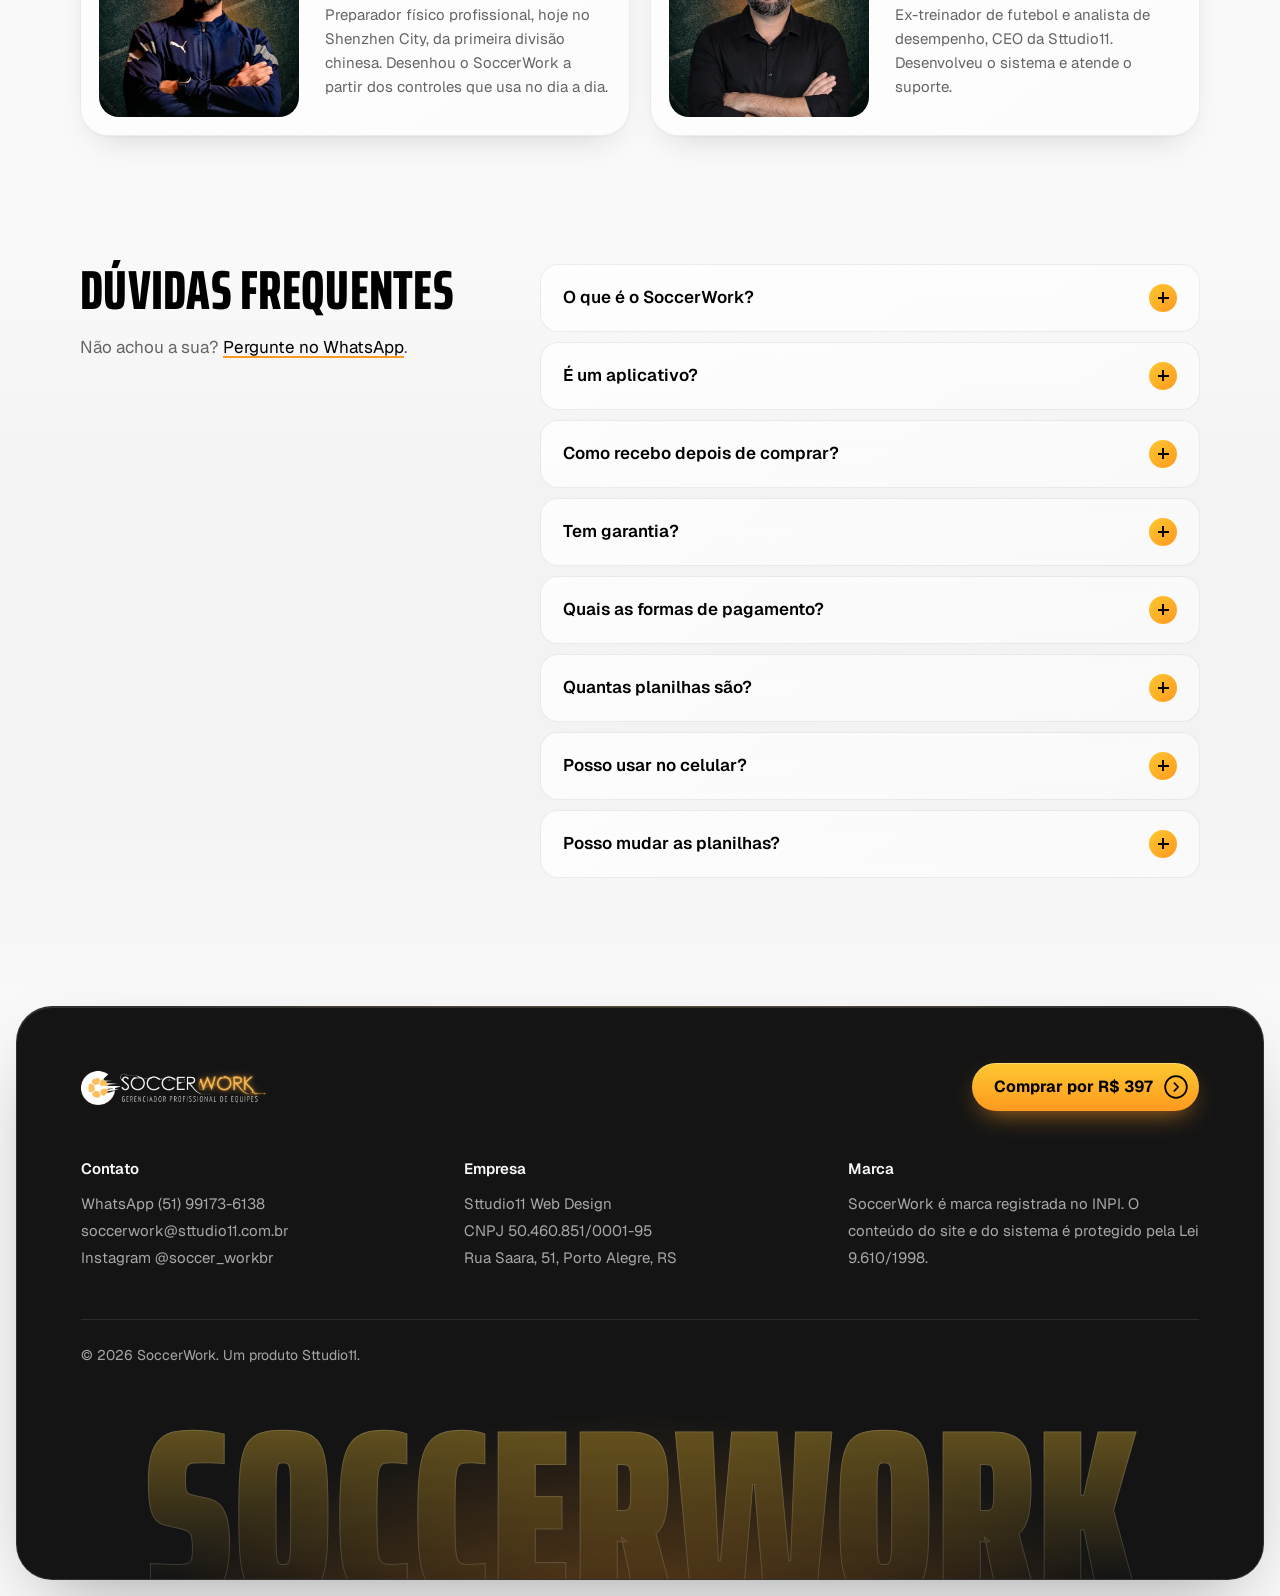
==== commit 1c142726: "Capa do link, og:url e canonical no domínio soccerwork.com.br Co-Authored-By: Claude Opus 5.5 <norep" ====
--- a/index.html
+++ b/index.html
@@ -5,14 +5,15 @@
 <meta name="viewport" content="width=device-width, initial-scale=1">
 <title>SoccerWork | Gestão da preparação física no Excel</title>
 <meta name="description" content="46 planilhas de Excel interligadas para o preparador físico de futebol planejar a temporada, monitorar carga e recuperação e gerar relatórios em PDF.">
-<!-- prévia de link (WhatsApp, Instagram etc.): endereços absolutos; trocar o domínio quando o site for para soccerwork.com.br -->
+<!-- prévia de link (WhatsApp, Instagram etc.): endereços absolutos no domínio -->
 <meta property="og:site_name" content="SoccerWork">
 <meta property="og:locale" content="pt_BR">
 <meta property="og:type" content="website">
-<meta property="og:url" content="https://sttudioonze-sketch.github.io/soccerwork/">
+<meta property="og:url" content="https://soccerwork.com.br/">
+<link rel="canonical" href="https://soccerwork.com.br/">
 <meta property="og:title" content="SoccerWork | Gestão da preparação física no Excel">
 <meta property="og:description" content="46 planilhas interligadas para planejar a temporada, monitorar carga e gerar relatórios em PDF.">
-<meta property="og:image" content="https://sttudioonze-sketch.github.io/soccerwork/img/og.jpg?v=2">
+<meta property="og:image" content="https://soccerwork.com.br/img/og.jpg?v=2">
 <meta property="og:image:type" content="image/jpeg">
 <meta property="og:image:width" content="1200">
 <meta property="og:image:height" content="630">
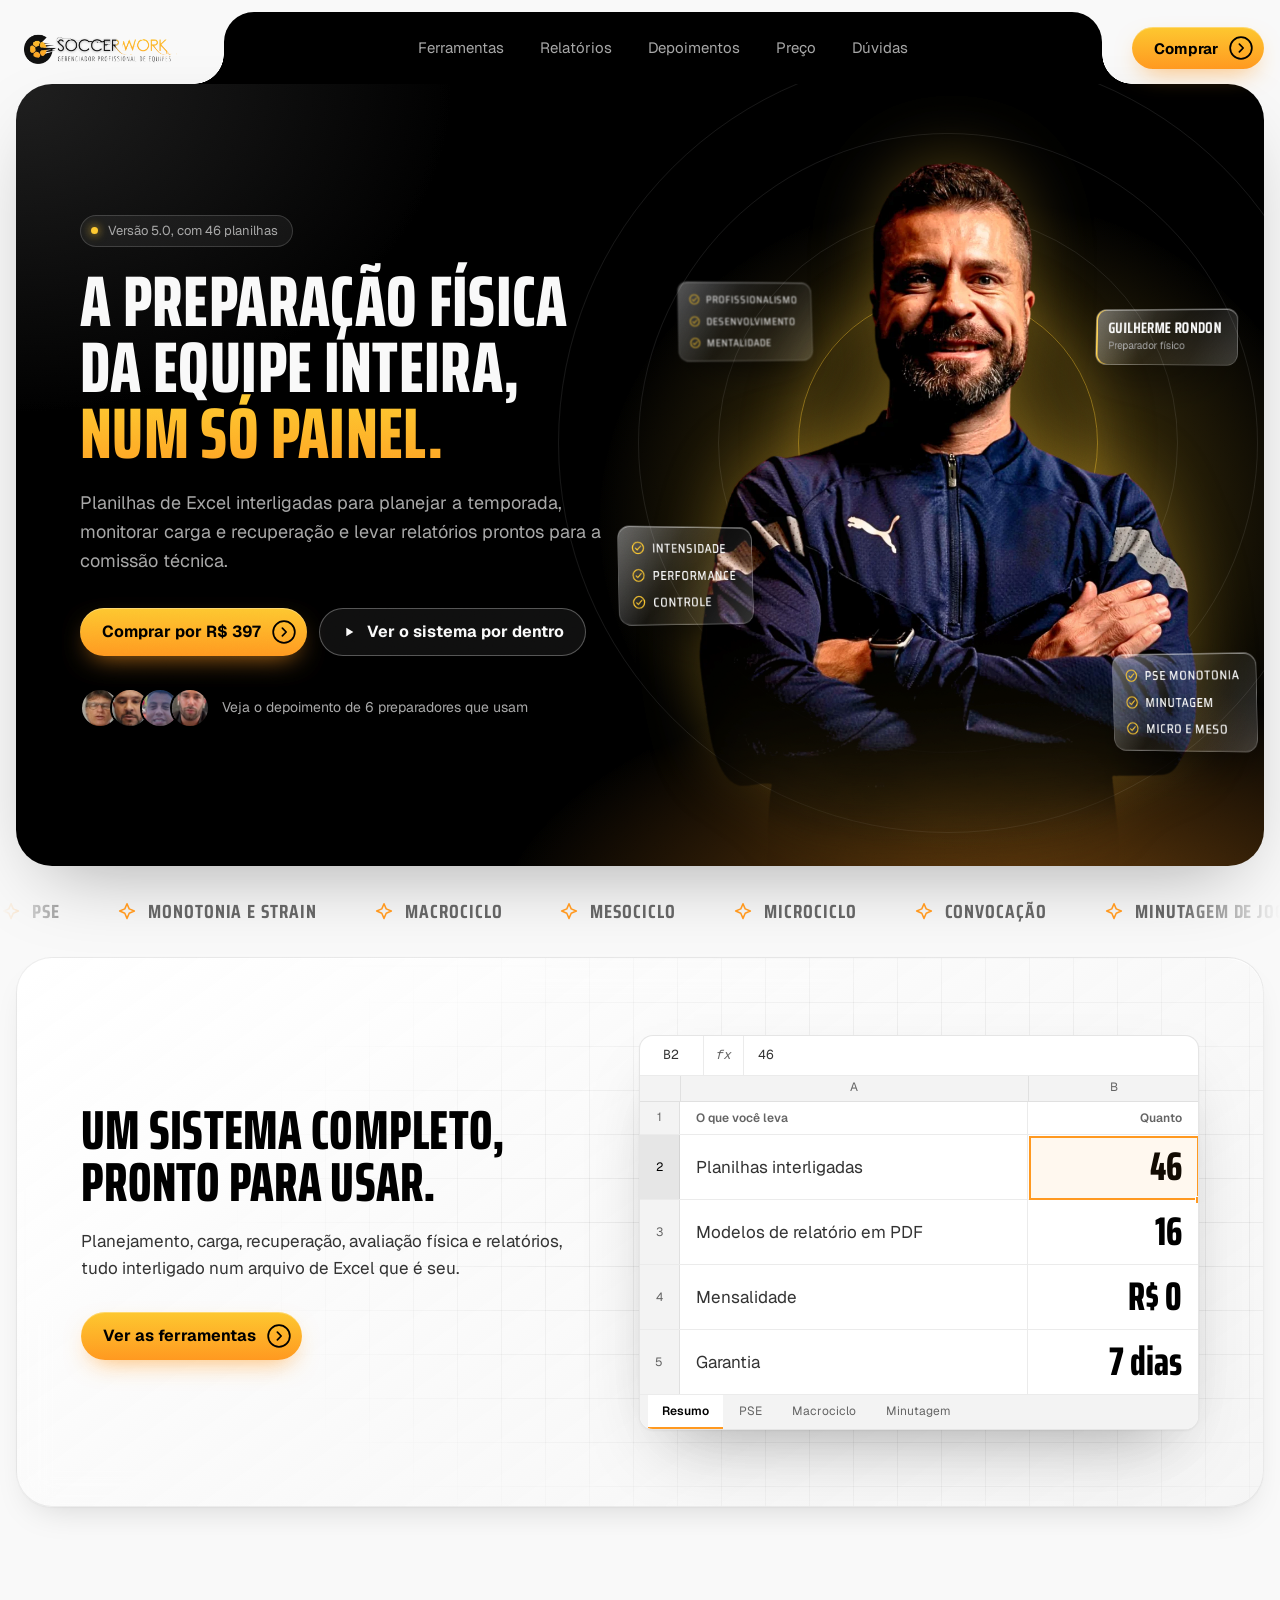
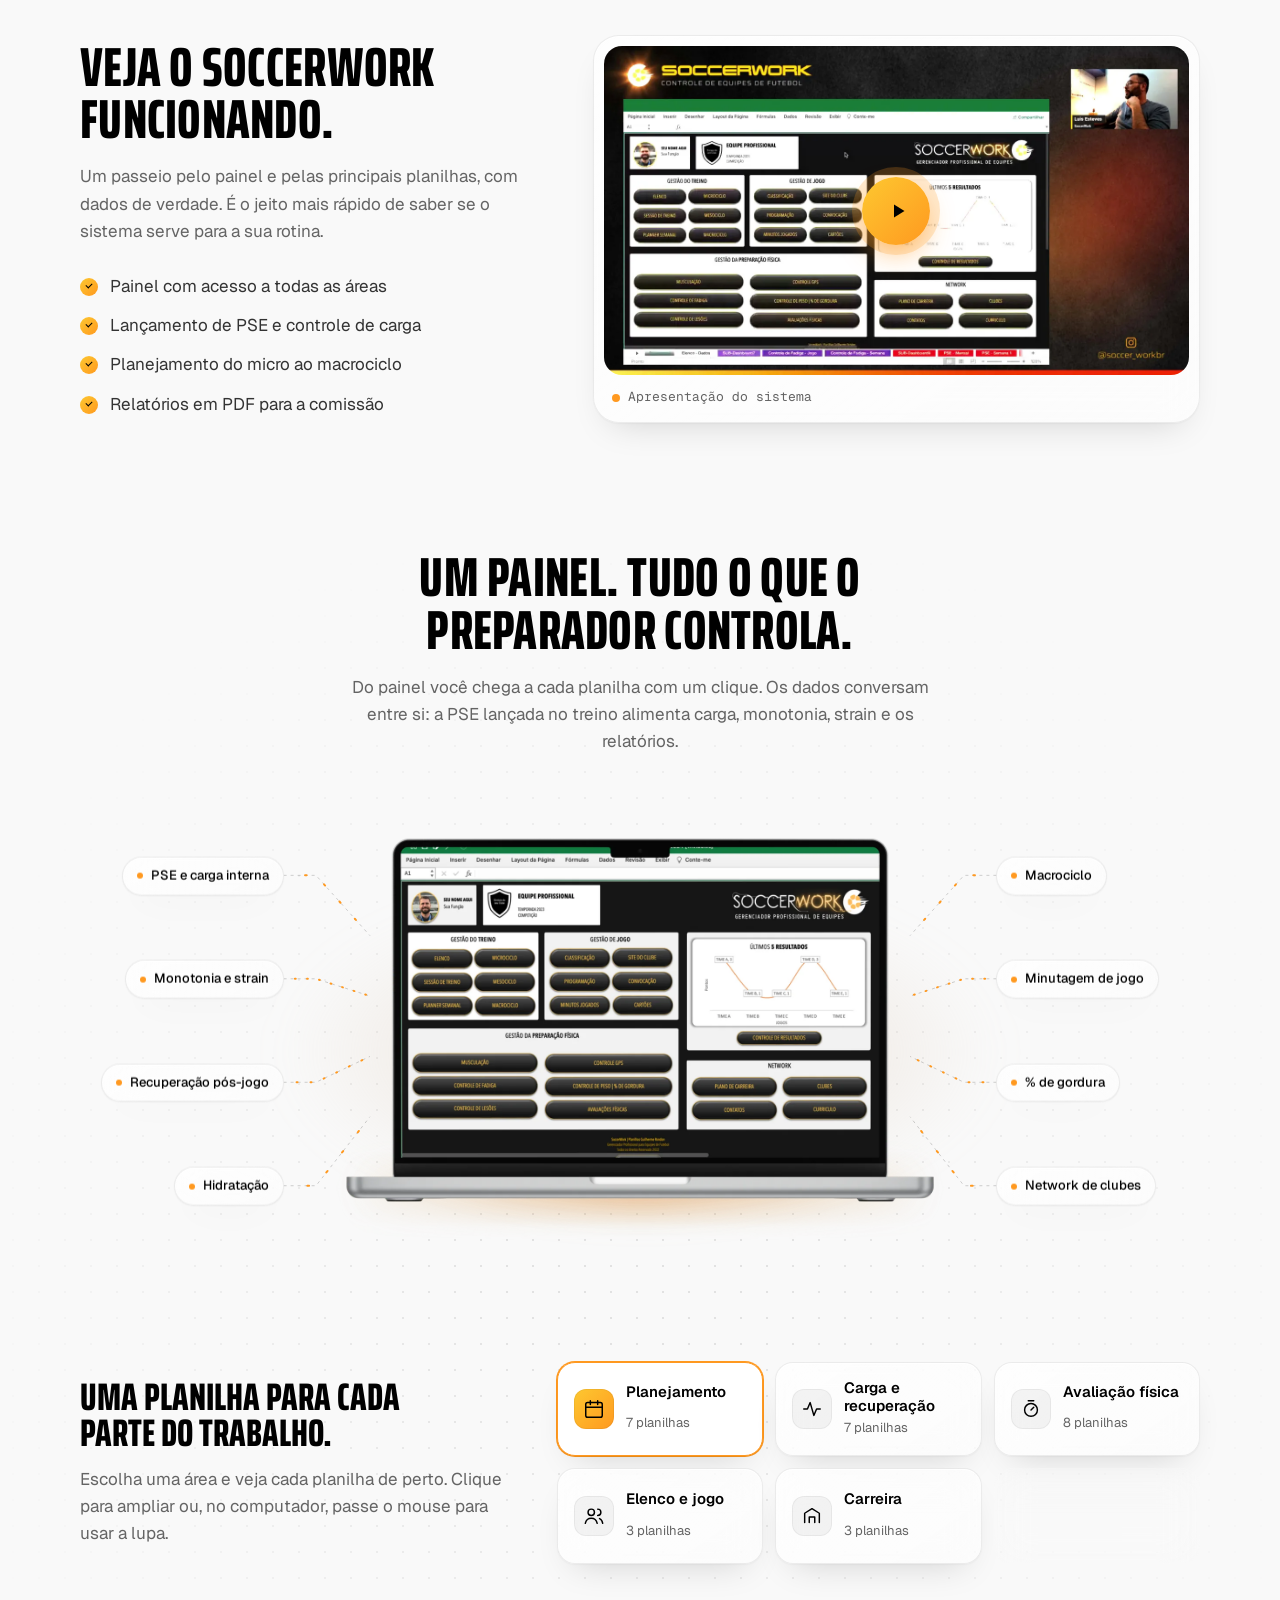
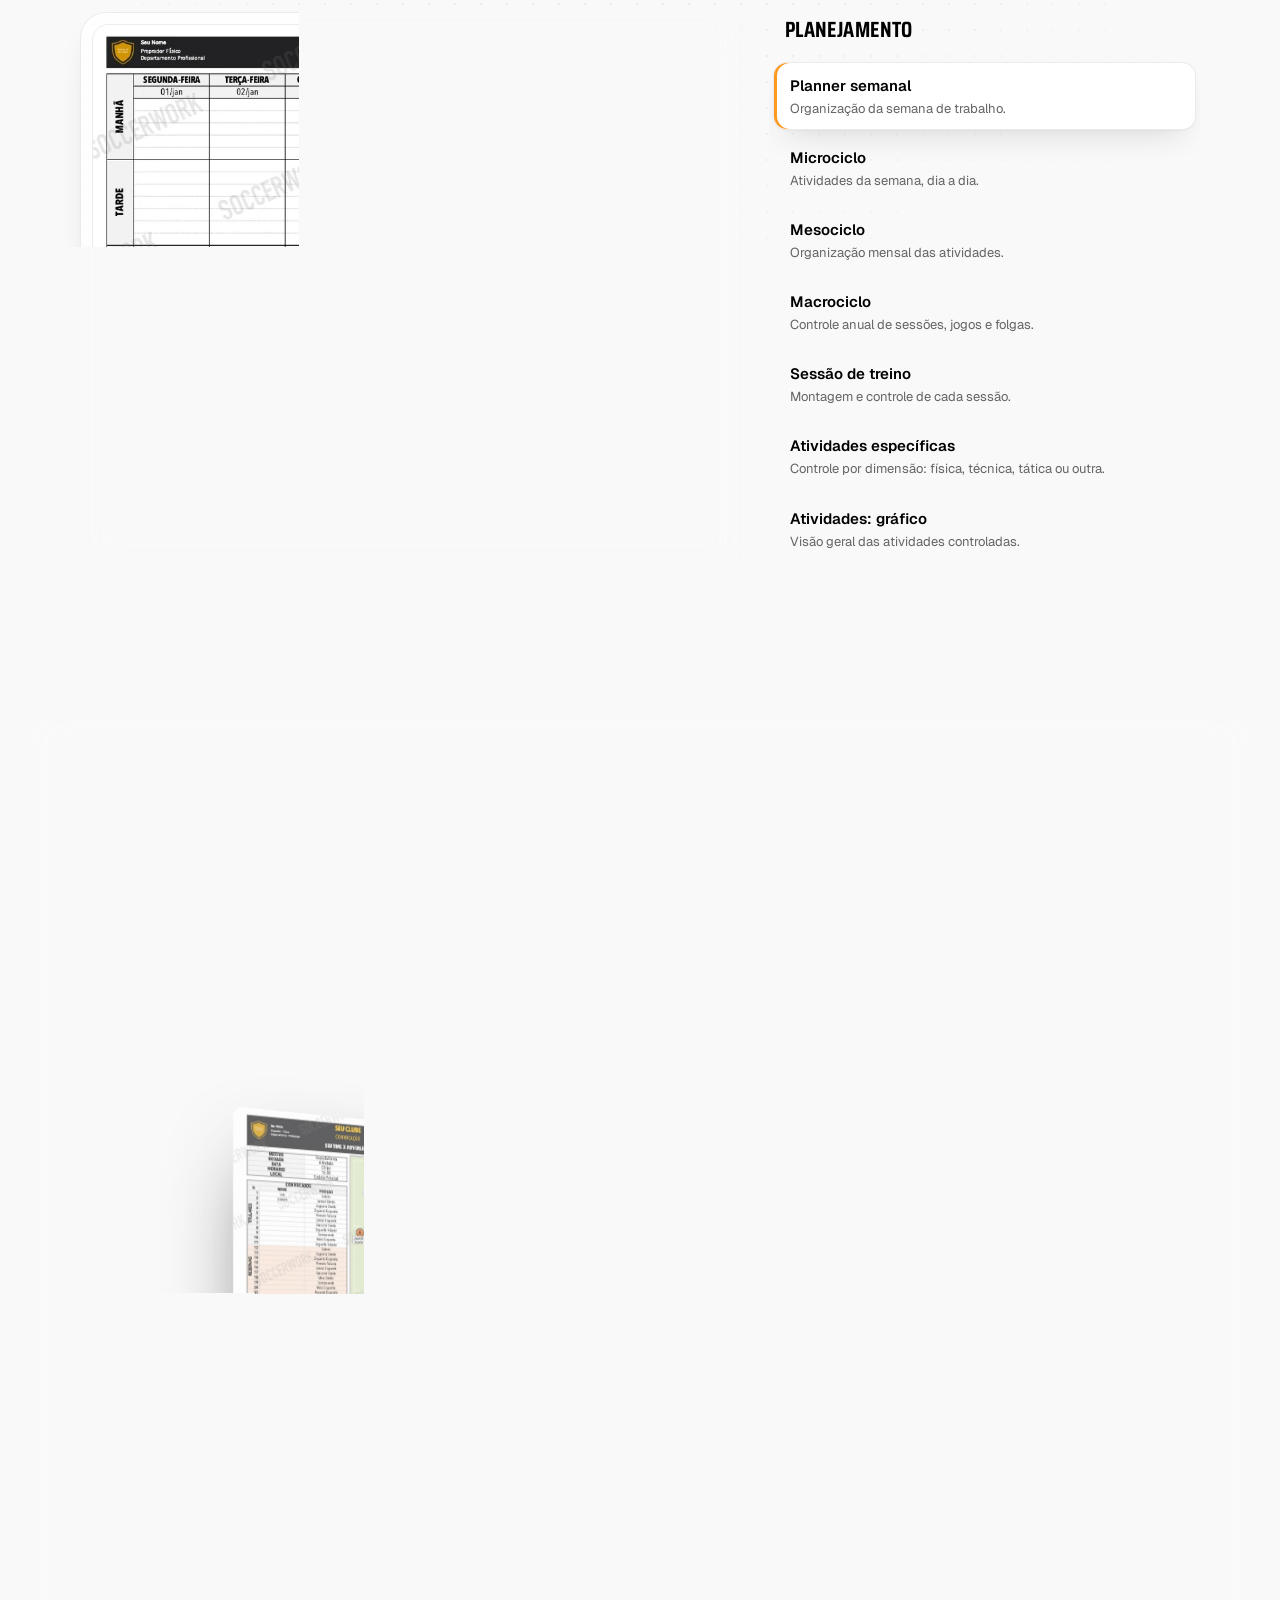
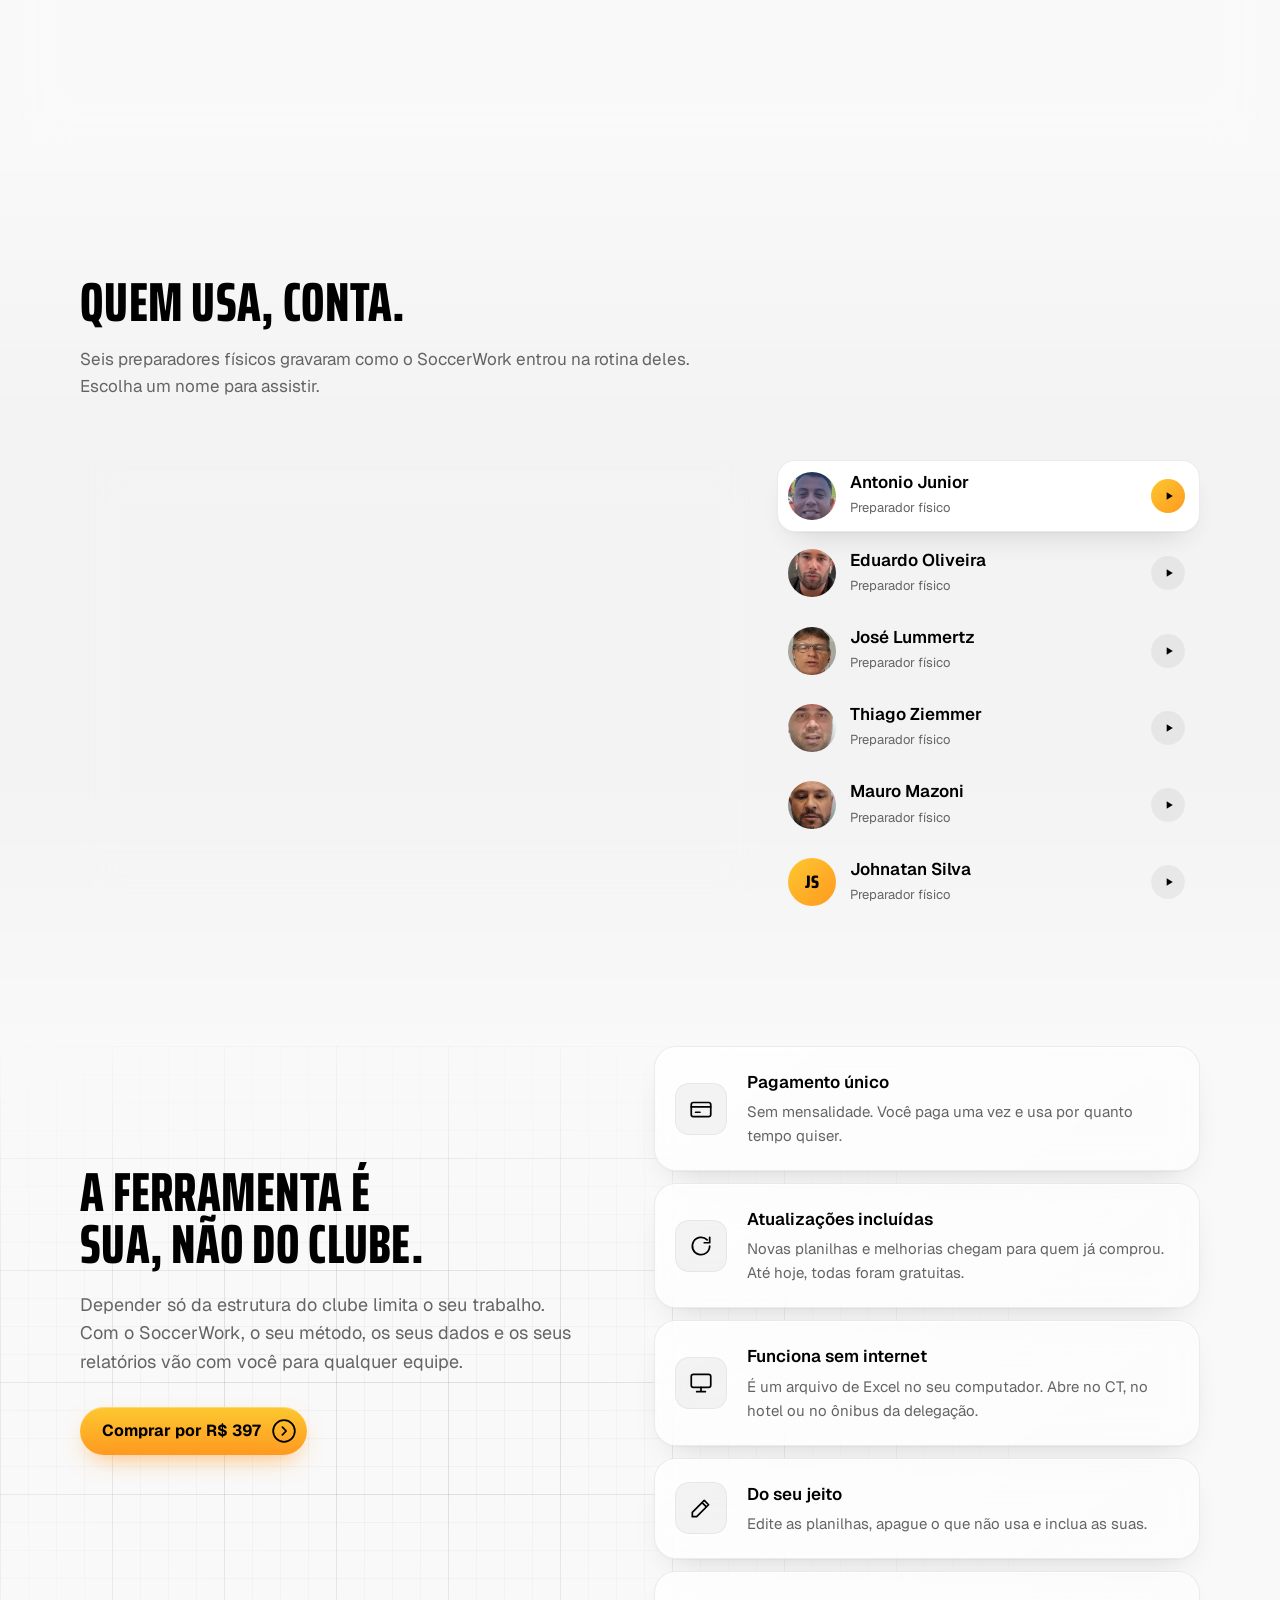
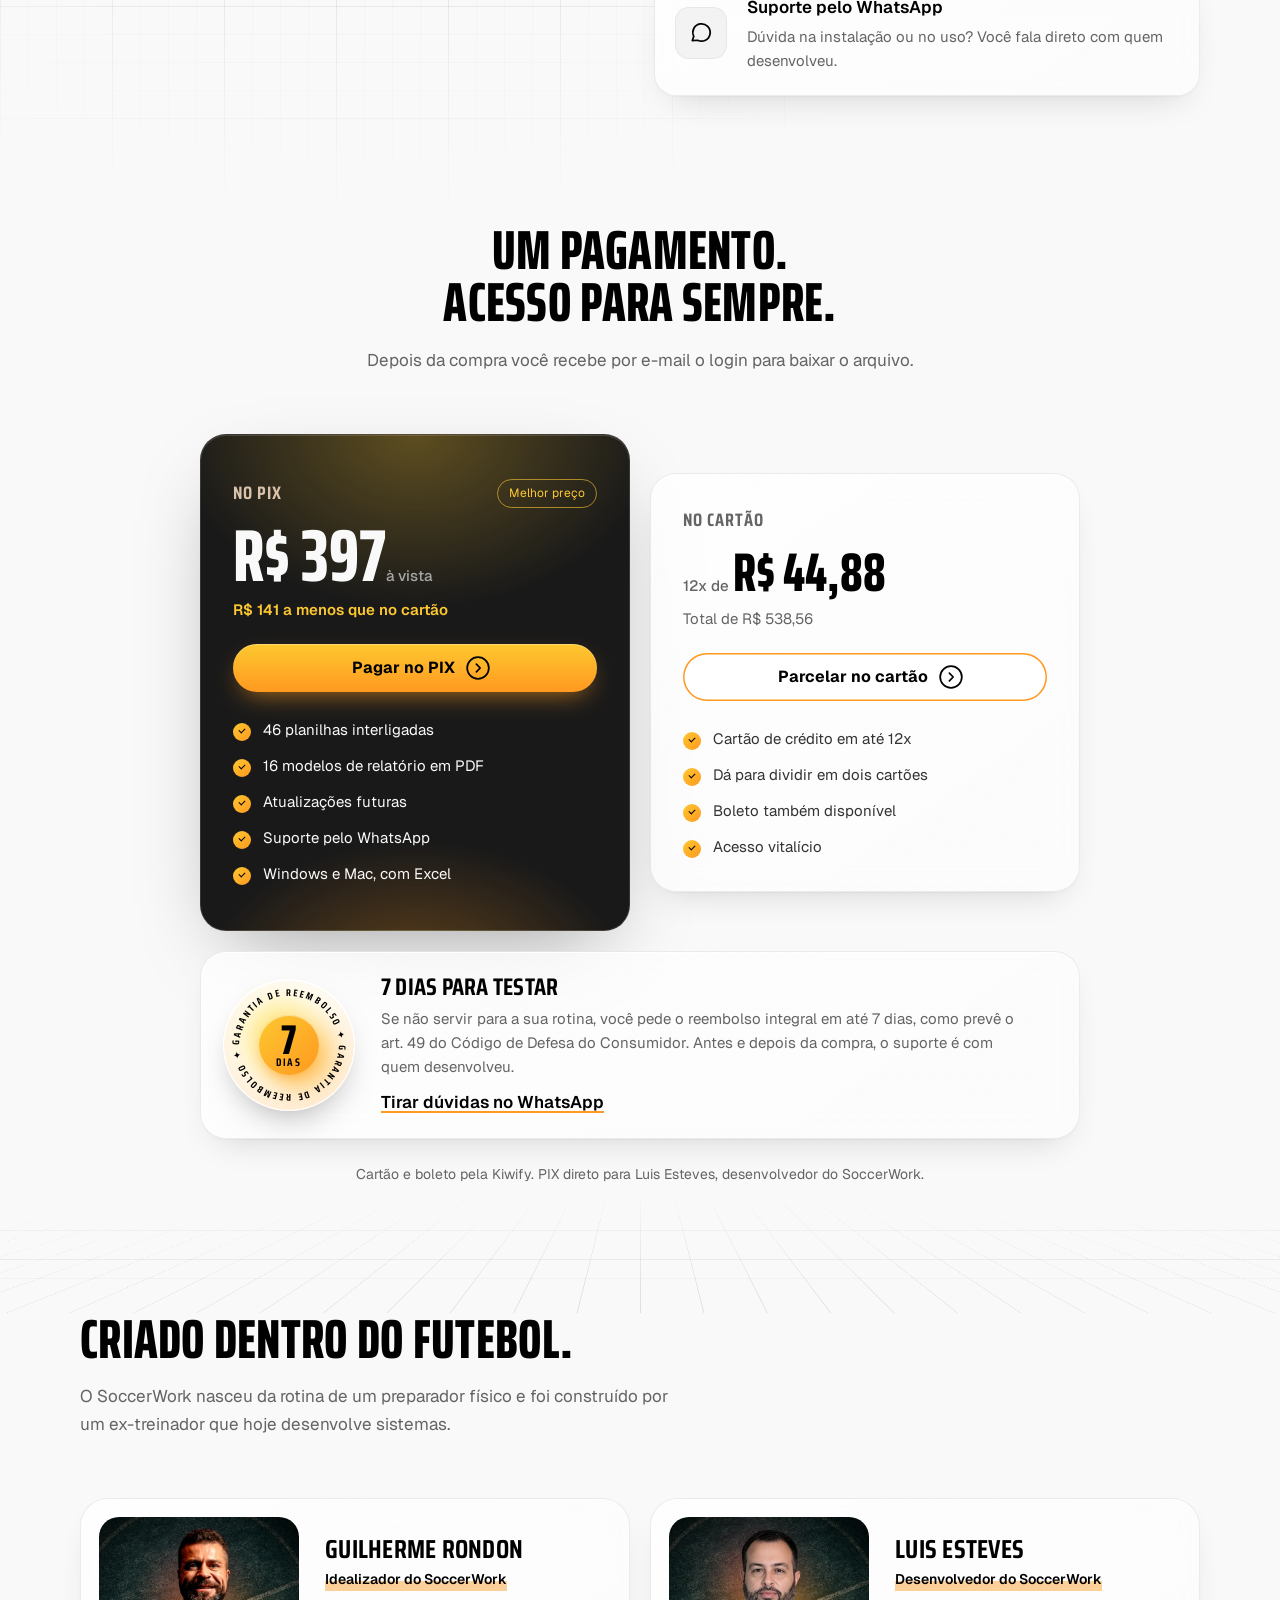
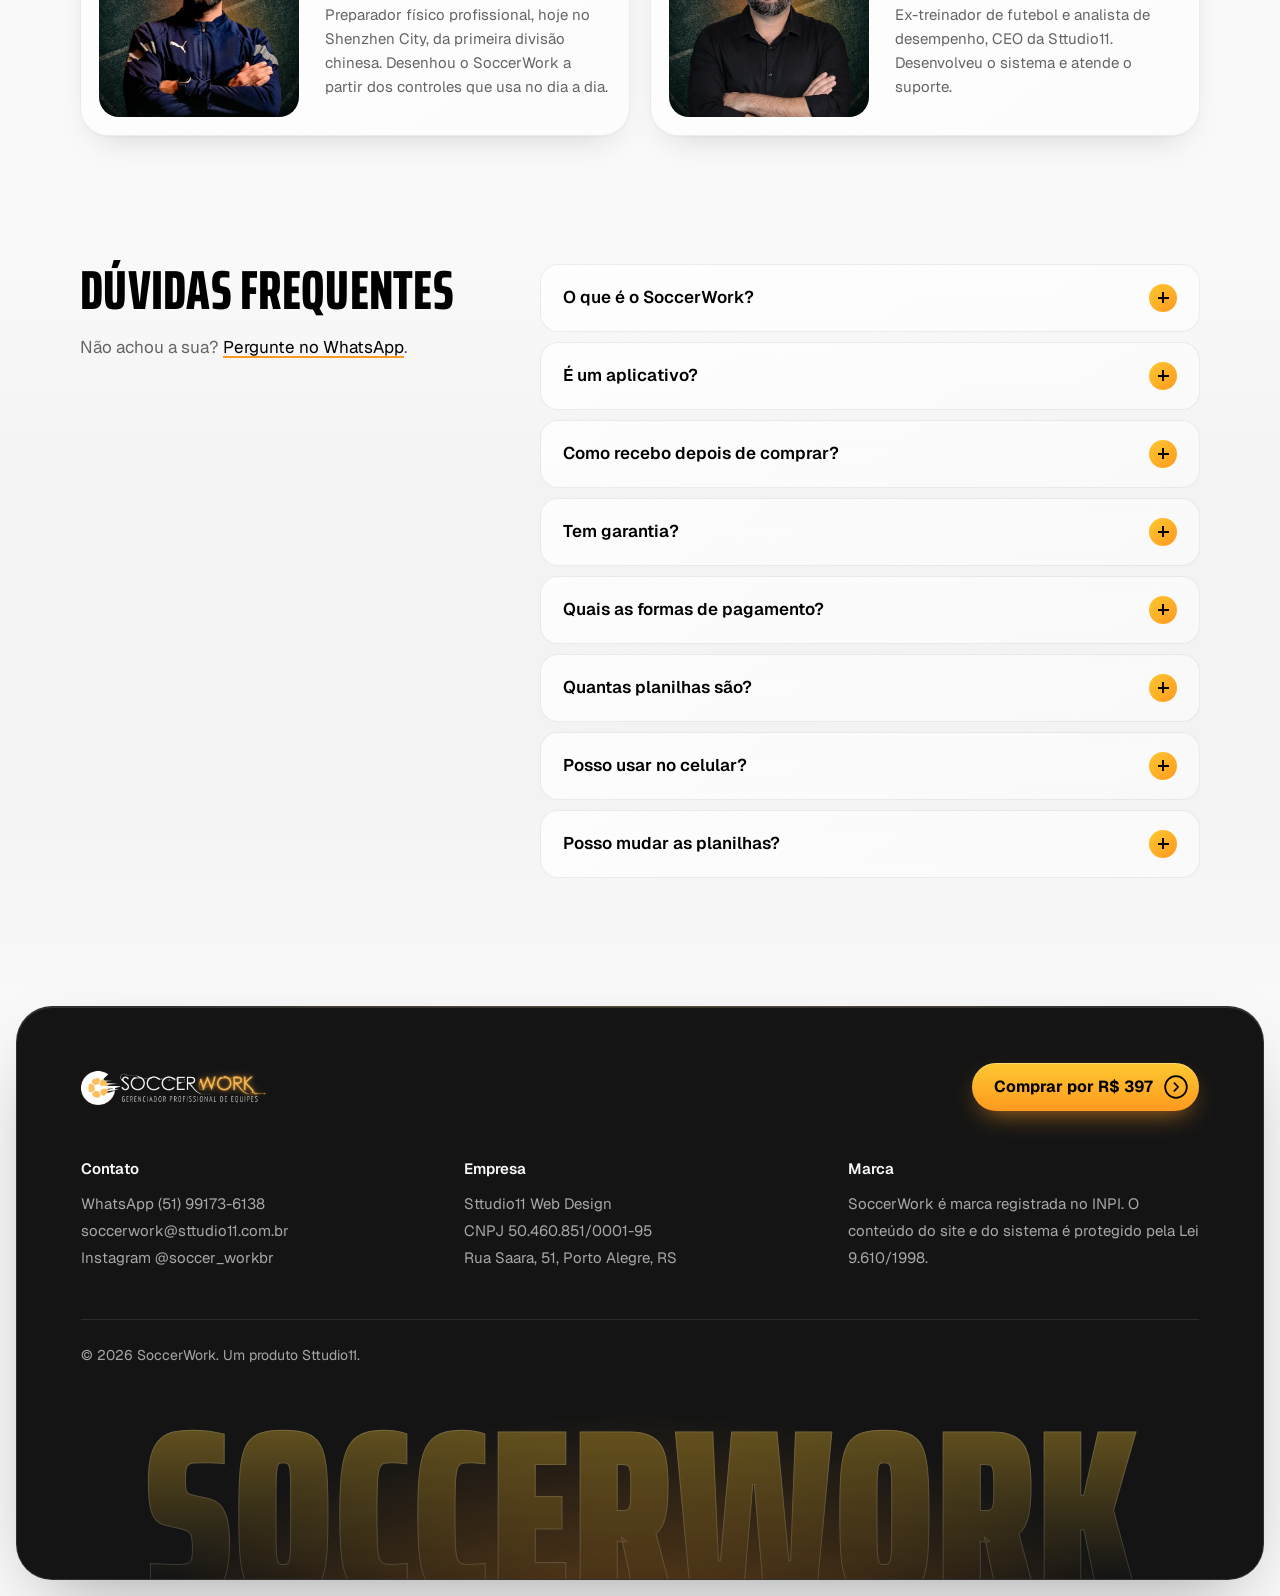
==== commit b257a09f: "Endereço oficial no www (principal na Vercel) Co-Authored-By: Claude Opus 5.5 <noreply@anthropic.com" ====
--- a/index.html
+++ b/index.html
@@ -9,11 +9,11 @@
 <meta property="og:site_name" content="SoccerWork">
 <meta property="og:locale" content="pt_BR">
 <meta property="og:type" content="website">
-<meta property="og:url" content="https://soccerwork.com.br/">
-<link rel="canonical" href="https://soccerwork.com.br/">
+<meta property="og:url" content="https://www.soccerwork.com.br/">
+<link rel="canonical" href="https://www.soccerwork.com.br/">
 <meta property="og:title" content="SoccerWork | Gestão da preparação física no Excel">
 <meta property="og:description" content="46 planilhas interligadas para planejar a temporada, monitorar carga e gerar relatórios em PDF.">
-<meta property="og:image" content="https://soccerwork.com.br/img/og.jpg?v=2">
+<meta property="og:image" content="https://www.soccerwork.com.br/img/og.jpg?v=2">
 <meta property="og:image:type" content="image/jpeg">
 <meta property="og:image:width" content="1200">
 <meta property="og:image:height" content="630">
